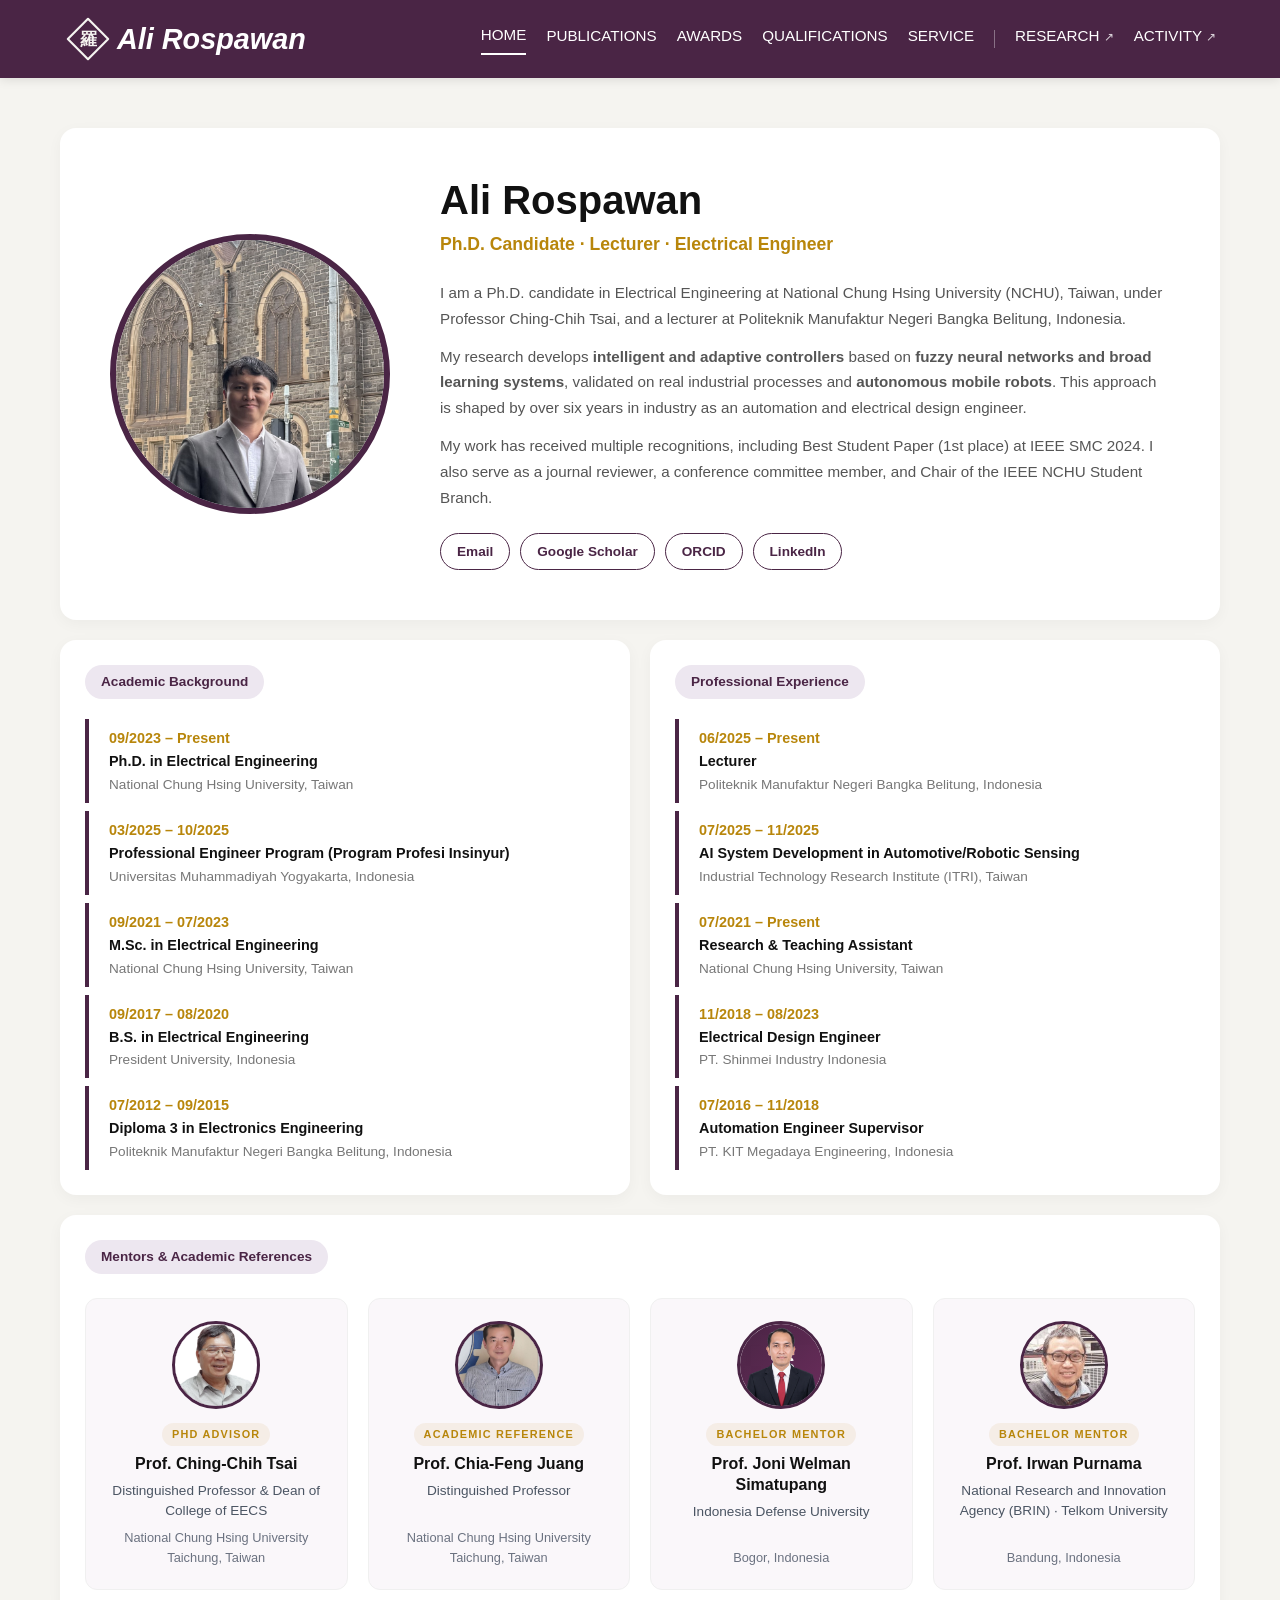
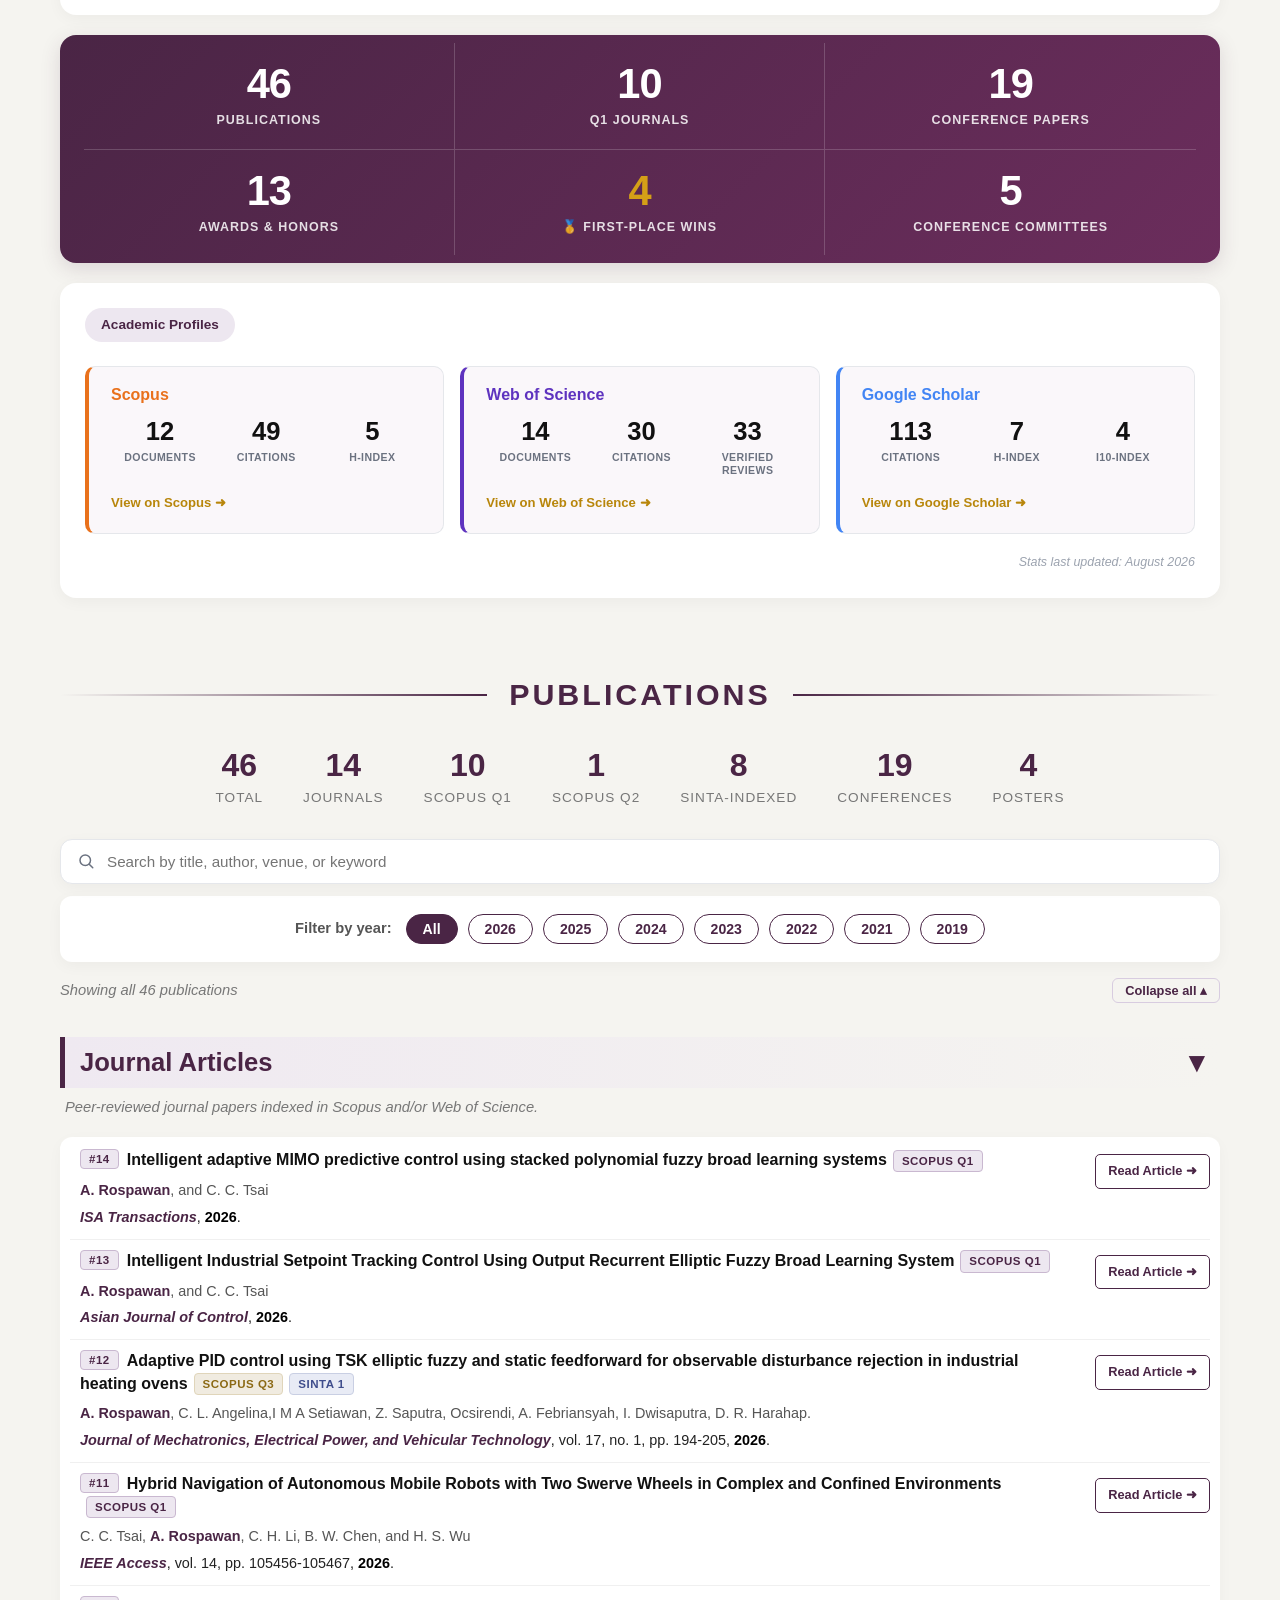
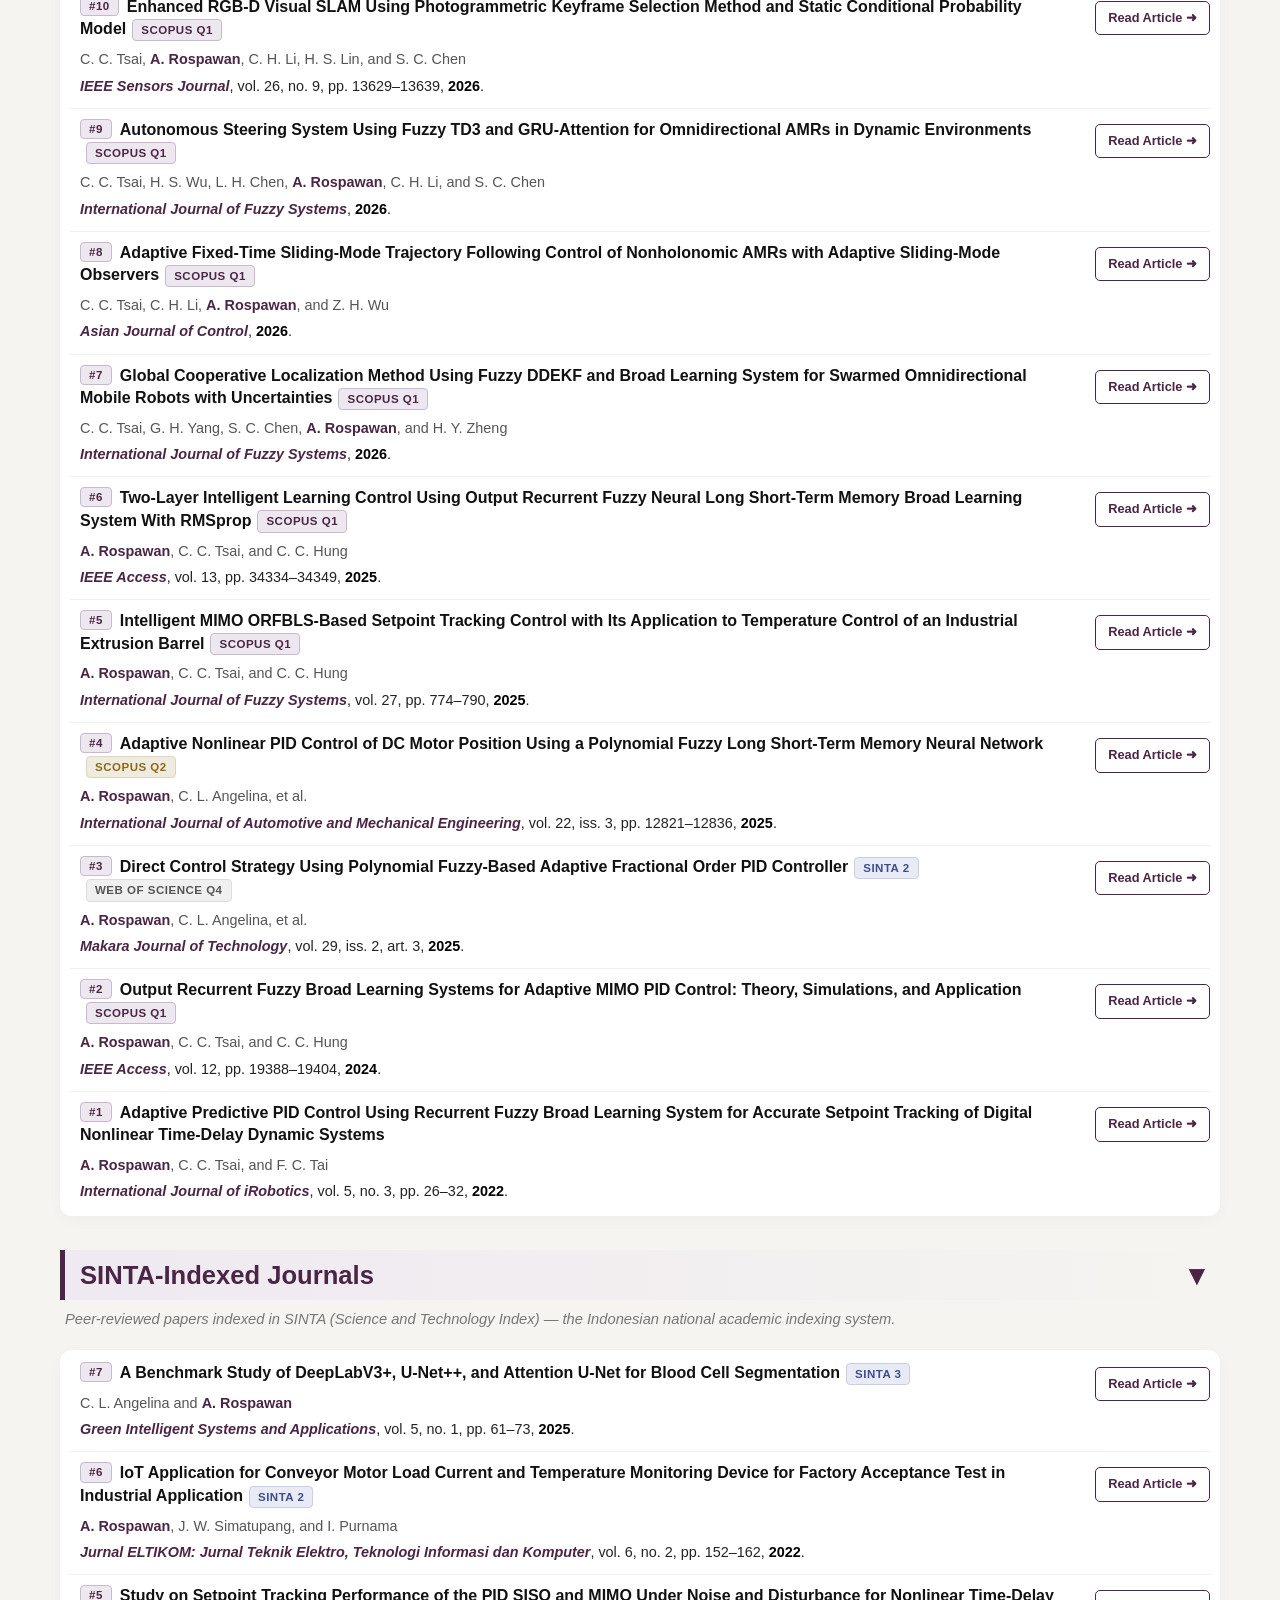
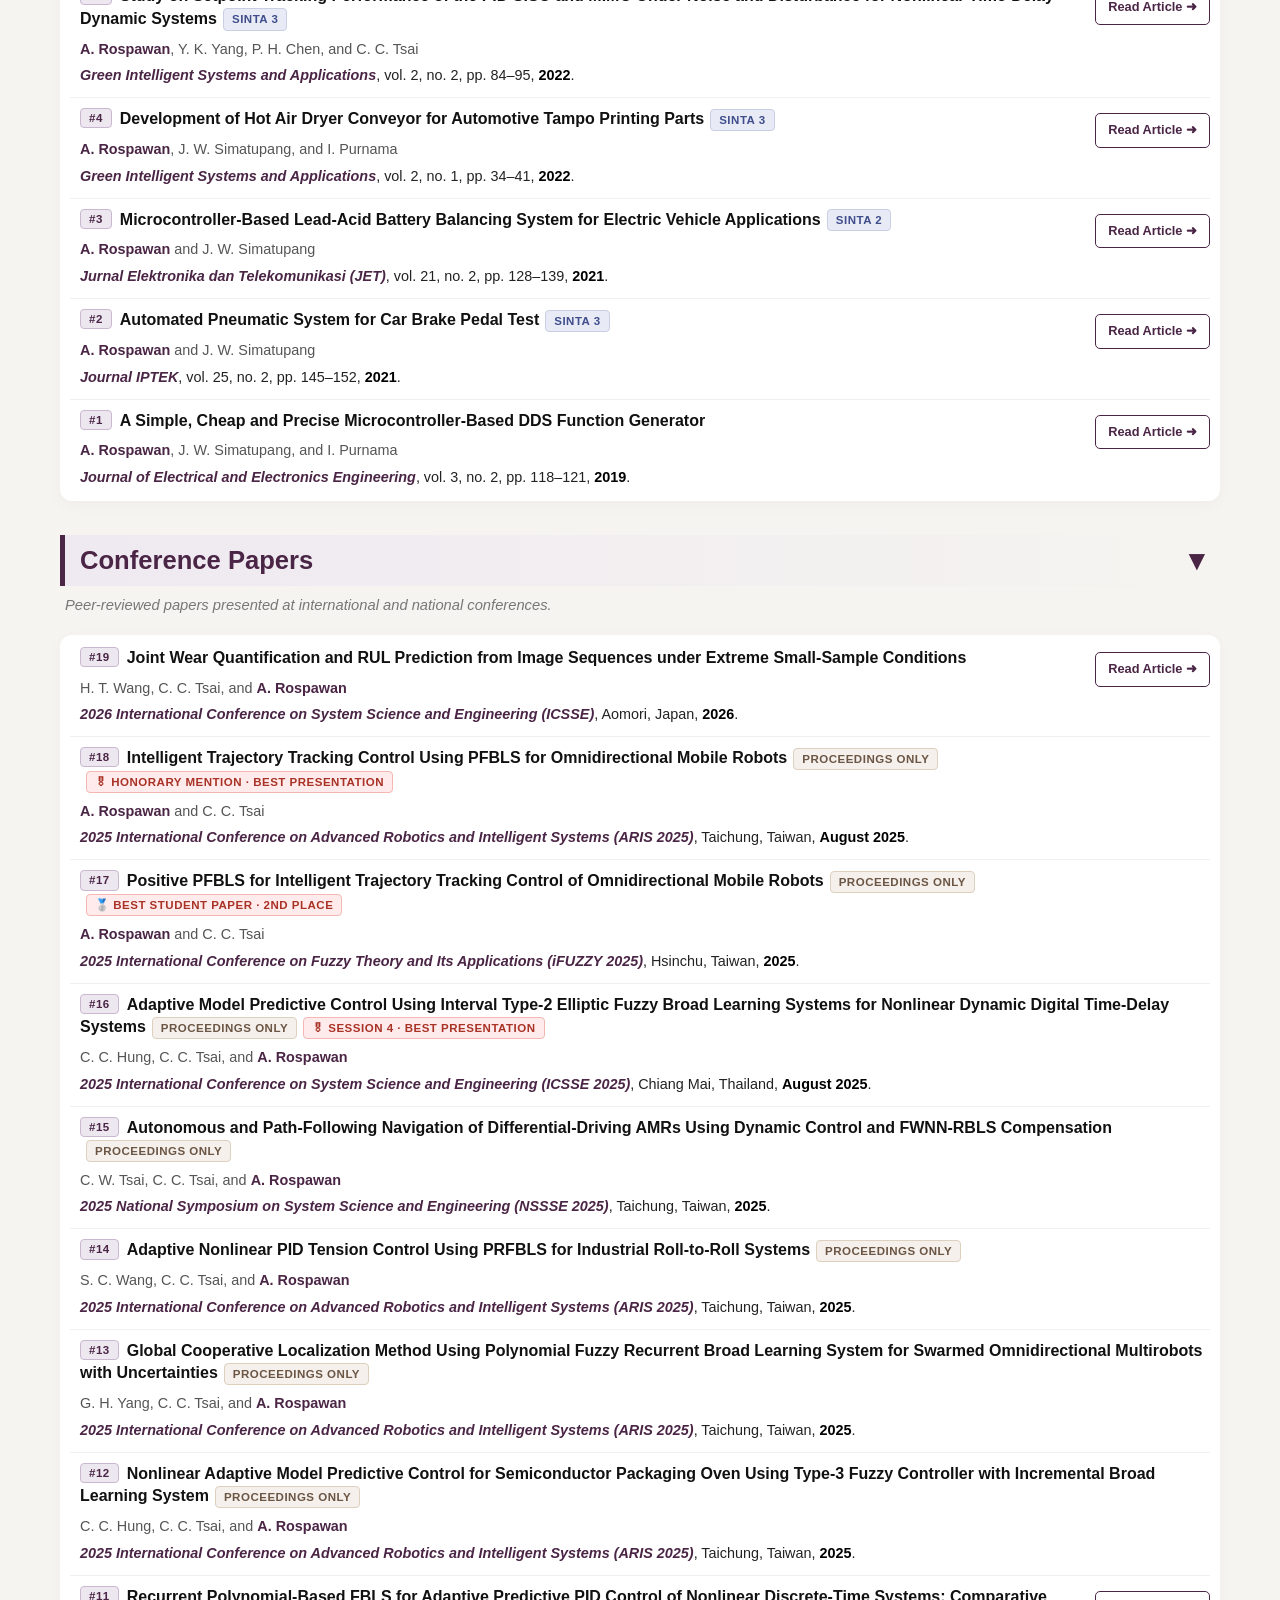
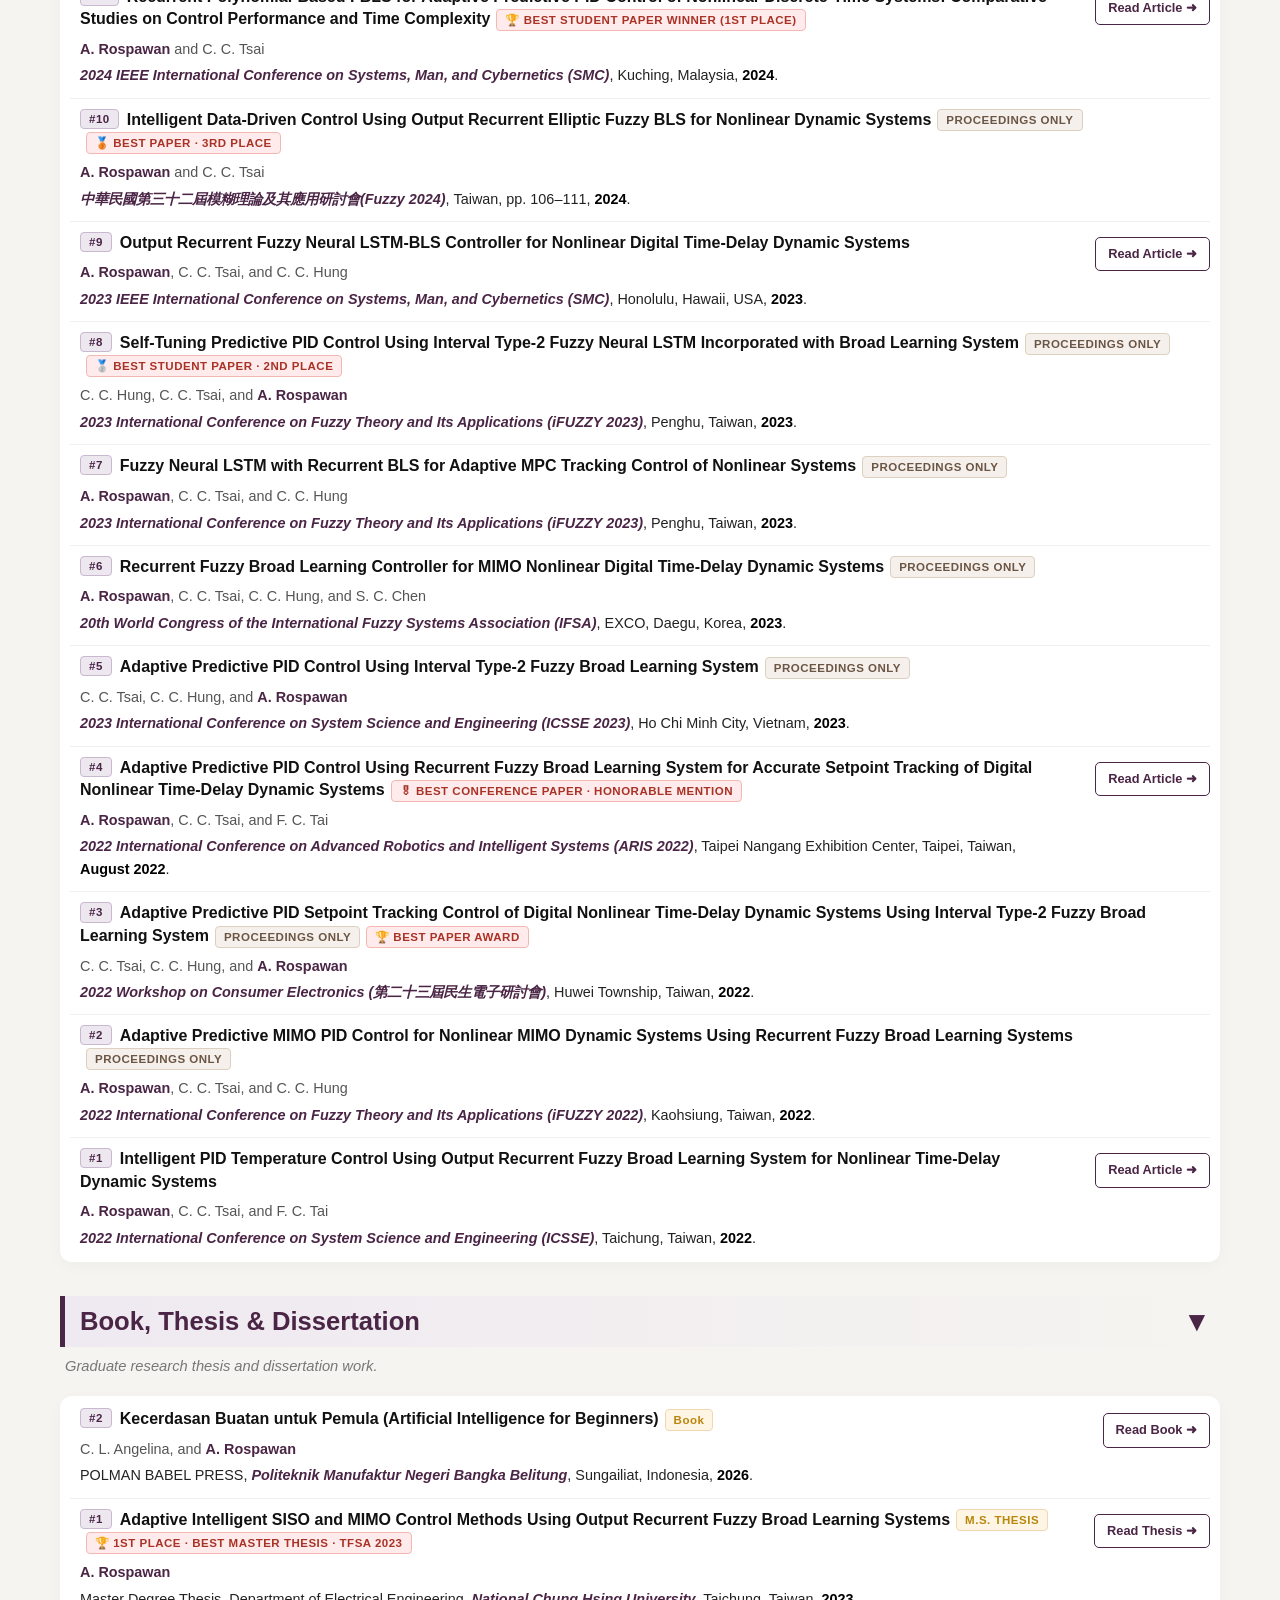
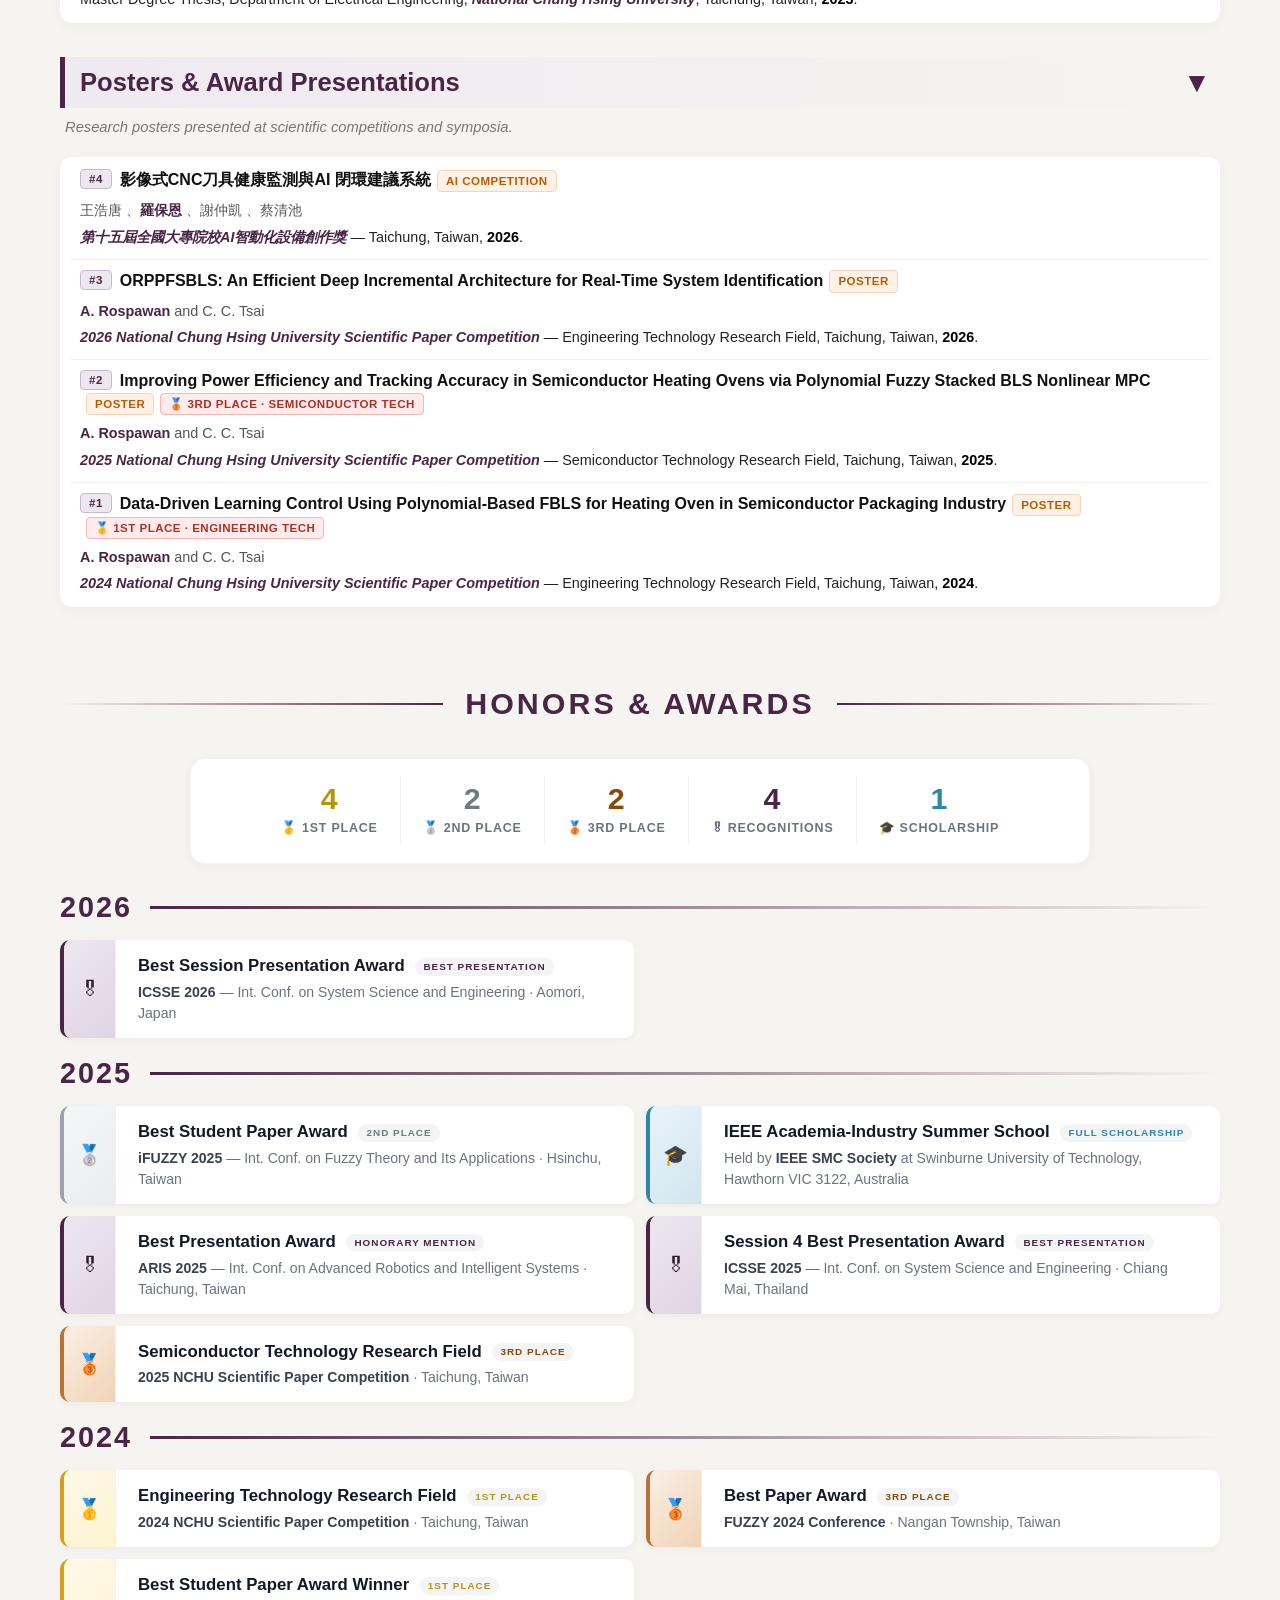
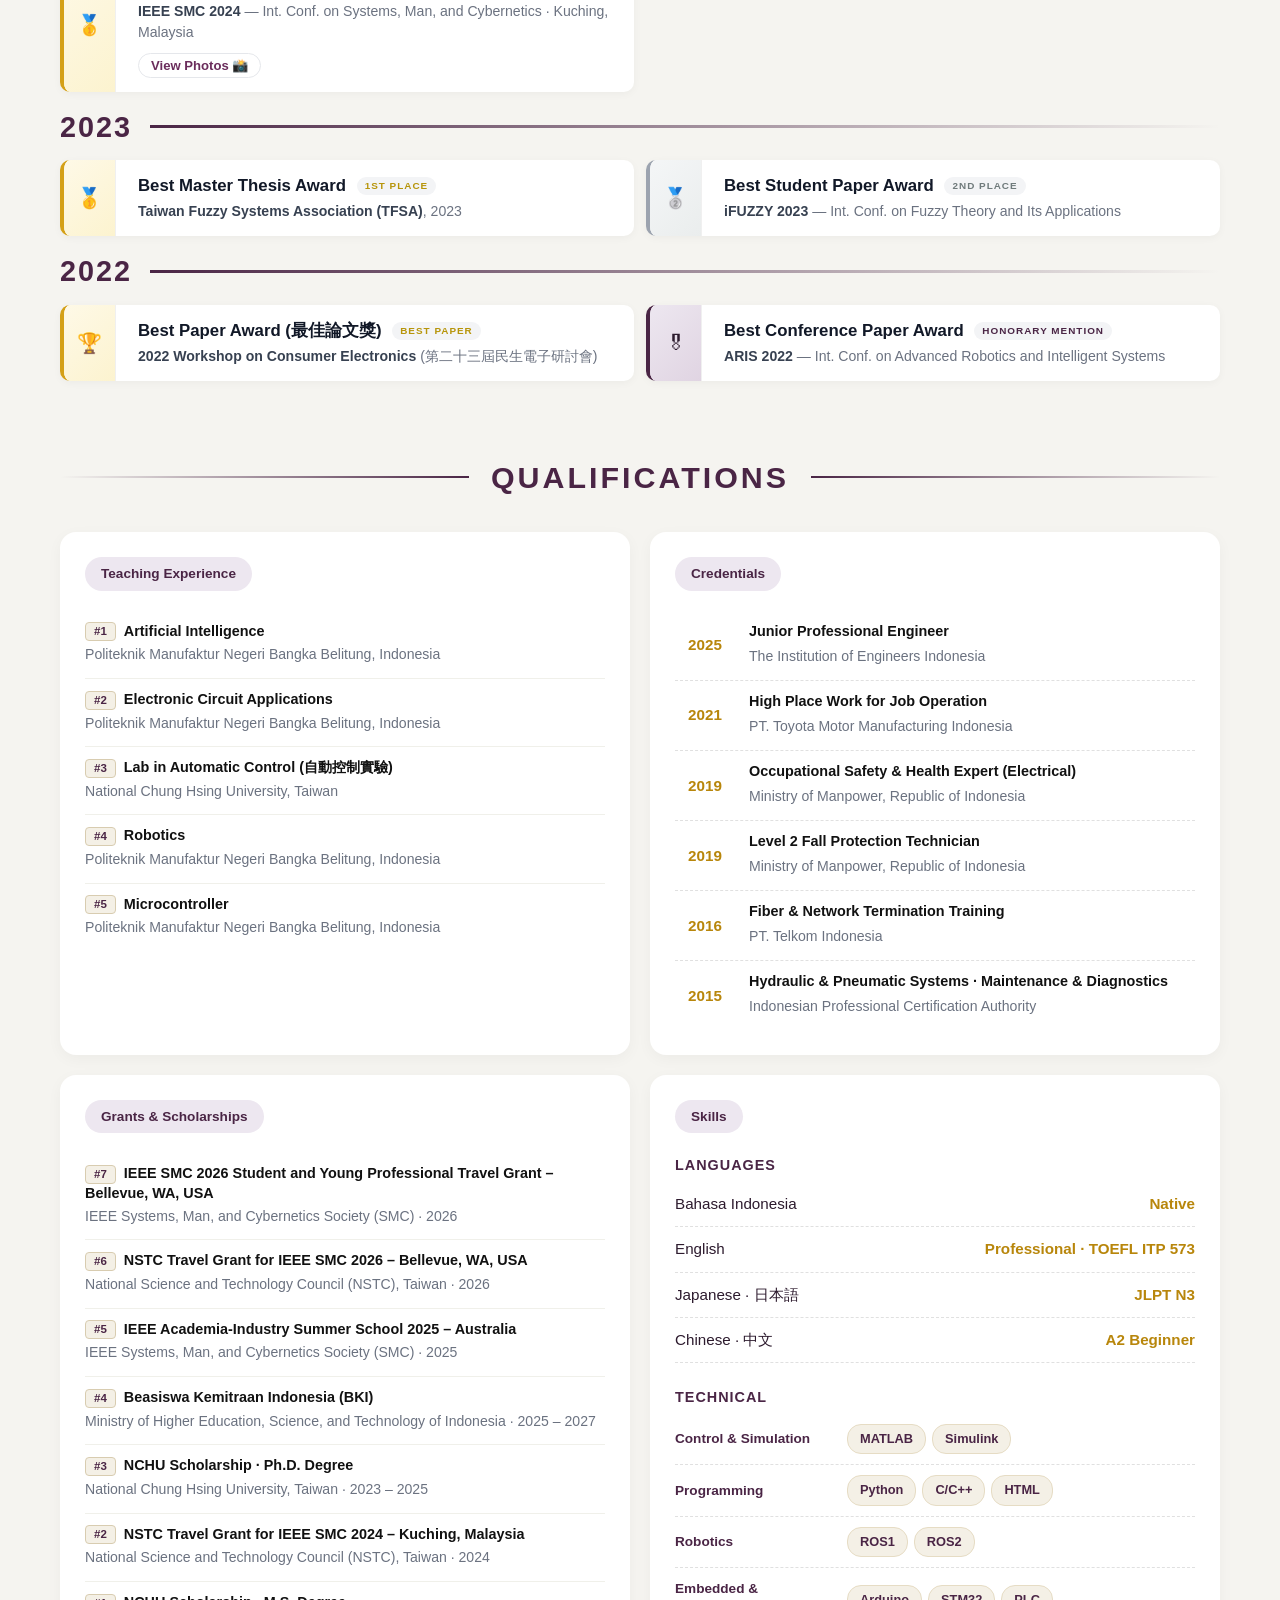
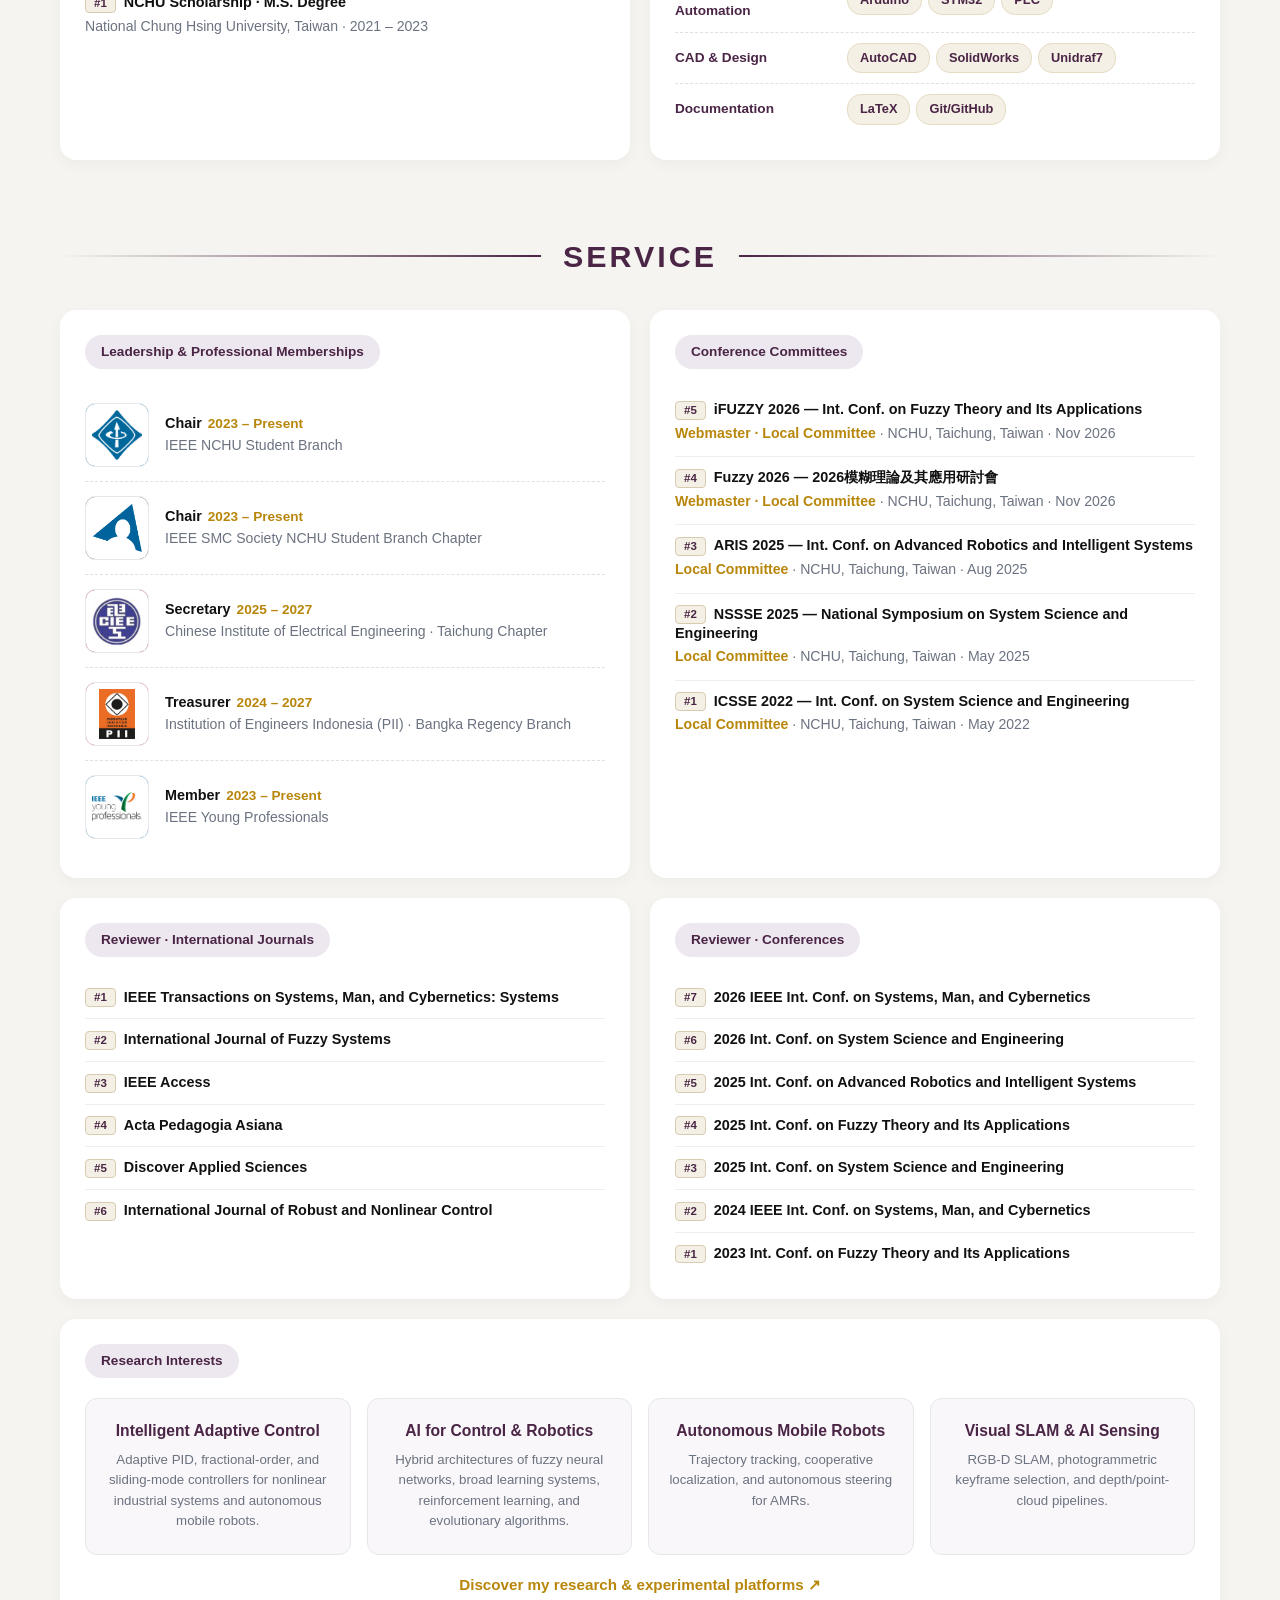
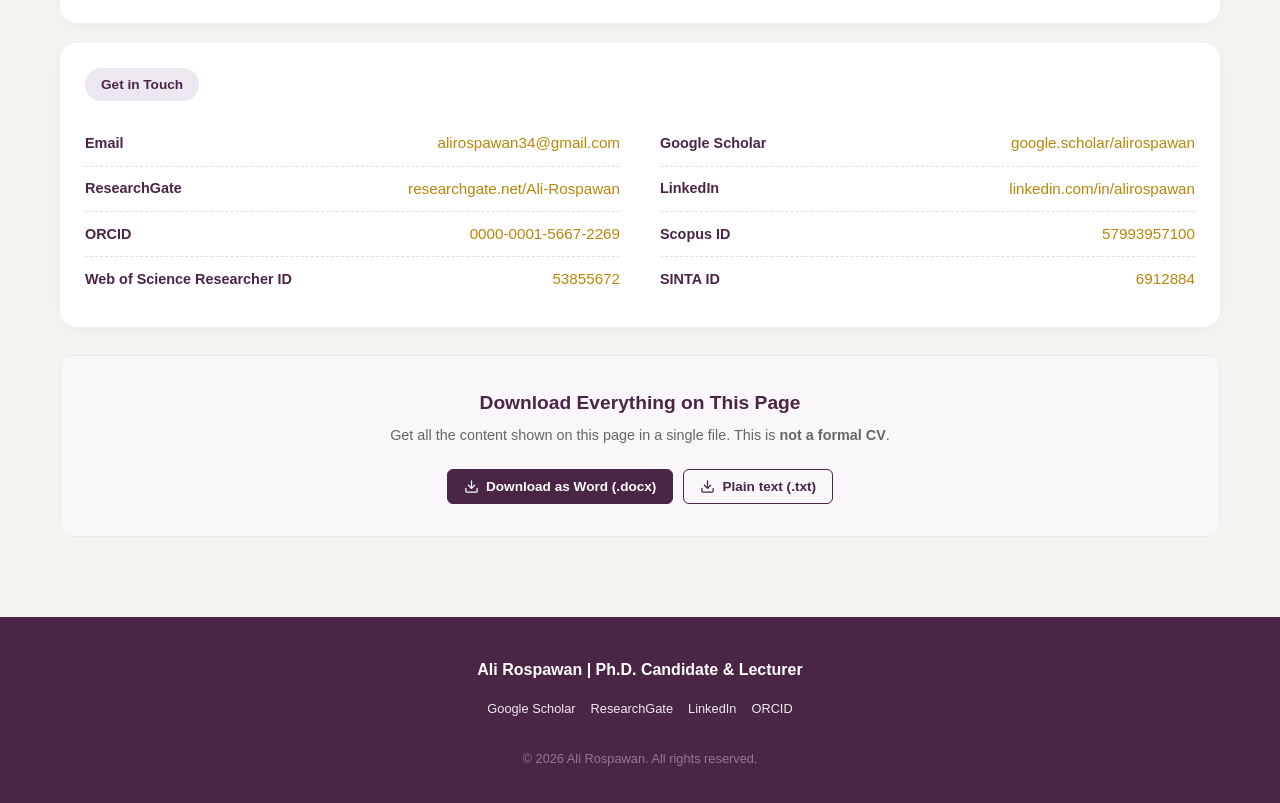
==== index.html @ b5e58d45 "Add files via upload" ====
<!DOCTYPE html>
<html lang="en">
<head>
    <meta charset="UTF-8">
    <meta name="viewport" content="width=device-width, initial-scale=1.0">
    <meta name="google-site-verification" content="nFqt45vue7JBKna_SRcPy05QilAkL_-ptFDk2j-80wI" />

    <title>Ali Rospawan | Ph.D. Candidate &amp; Lecturer</title>
    <link rel="icon" type="image/svg+xml" href="favicon.svg">
    <link rel="icon" type="image/png" sizes="32x32" href="favicon-32x32.png">
    <link rel="icon" type="image/x-icon" href="favicon.ico">
    <link rel="apple-touch-icon" href="apple-touch-icon.png">
    <link rel="canonical" href="https://rospawan.github.io/">
    <link rel="stylesheet" href="style.css">

    <meta name="description" content="Personal site of Ali Rospawan — Ph.D. candidate in Electrical Engineering at National Chung Hsing University, Taiwan, and lecturer at Politeknik Manufaktur Negeri Bangka Belitung, Indonesia, working on intelligent control systems, fuzzy neural networks, broad learning systems, and autonomous mobile robots.">
    <meta name="keywords" content="Ali Rospawan, NCHU, fuzzy neural networks, broad learning systems, intelligent control, industrial automation, autonomous mobile robots, AMR, SLAM">

    <!-- Open Graph / social sharing -->
    <meta property="og:type" content="website">
    <meta property="og:site_name" content="Ali Rospawan">
    <meta property="og:title" content="Ali Rospawan | Ph.D. Candidate & Lecturer">
    <meta property="og:description" content="Personal site of Ali Rospawan — Ph.D. candidate in Electrical Engineering at National Chung Hsing University, Taiwan, and lecturer at Politeknik Manufaktur Negeri Bangka Belitung, Indonesia, working on intelligent control systems, fuzzy neural networks, broad learning systems, and autonomous mobile robots.">
    <meta property="og:url" content="https://rospawan.github.io/">
    <meta property="og:image" content="https://rospawan.github.io/images/og-preview.png">
    <meta property="og:image:width" content="1200">
    <meta property="og:image:height" content="630">
    <meta name="twitter:card" content="summary_large_image">

    <style>
        /* ================= Page variables ================= */
        :root {
            --tier-silver: #9CA3AF; --tier-bronze: #B87333;
            --tier-recognition: #4A2545; --tier-scholarship: #2E86AB;
            --badge-bg: #EDE7F0; --badge-gold: #FFF5E5; --badge-gold-text: #B8860B;
            --badge-q1: #EDE7F0; --badge-q1-text: #4A2545;
            --badge-q2: #F0EBE0; --badge-q2-text: #8B6914;
            --badge-q3: #F0EBE0; --badge-q3-text: #8B6914;
            --badge-q4: #F0F0F0; --badge-q4-text: #555;
            --badge-sinta: #E8EBF5; --badge-sinta-text: #3F4D8C;
            --badge-award: #FFEBEB; --badge-award-text: #A93226;
            --badge-poster: #FFF1E5; --badge-poster-text: #B85C00;
            --badge-proc: #F5F0EB; --badge-proc-text: #6B5544;
        }

        /* ================= Sections ================= */
        main.container { margin-bottom: 28px; }
        .page-section { scroll-margin-top: 90px; margin-bottom: 72px; }
        /* Service → Research Interests → Get in Touch → Download flow as one block */
        #service { margin-bottom: 0; }
        #interests { margin-bottom: 20px; }
        #contact { margin-bottom: 0; }
        /* Centered title with a faded line on each side */
        .section-heading { display: flex; align-items: center; gap: 22px; margin: 0 0 30px; }
        .section-heading::before { content: ""; flex: 1; height: 2px; background: linear-gradient(to left, var(--primary-color), transparent); }
        .section-heading .line { flex: 1; height: 2px; background: linear-gradient(to right, var(--primary-color), transparent); }
        .section-heading h2.section-title { margin: 0; color: var(--primary-color); font-size: 1.9rem; font-weight: 900; letter-spacing: 3px; text-transform: uppercase; text-align: center; }
        .more-link { display: inline-block; margin-top: 18px; color: var(--accent-gold); font-weight: 700; font-size: 0.95rem; text-decoration: none; }
        .more-link:hover { text-decoration: underline; }
        .more-wrap { text-align: center; }

        /* ================= Hero ================= */
        .profile-hero { background: #fff; border-radius: 16px; padding: 50px; box-shadow: 0 4px 15px rgba(0,0,0,0.04); display: grid; grid-template-columns: 280px 1fr; gap: 50px; align-items: center; margin-bottom: 20px; }
        .profile-photo { width: 280px; height: 280px; border-radius: 50%; object-fit: cover; background: #EAEAEA; border: 6px solid var(--primary-color); display: block; }
        .profile-info h1 { font-size: 2.5rem; font-weight: 800; color: #111; margin: 0 0 8px; line-height: 1.1; }
        .profile-info .tagline { font-size: 1.1rem; color: var(--accent-gold); font-weight: 600; margin: 0 0 20px; }
        .profile-info p { font-size: 0.95rem; color: #555; line-height: 1.7; margin: 0 0 12px; }
        .hero-links { display: flex; flex-wrap: wrap; gap: 10px; margin-top: 22px; }
        .hero-links a { padding: 7px 16px; border: 1.5px solid var(--primary-color); border-radius: 20px; color: var(--primary-color); font-size: 0.85rem; font-weight: 600; text-decoration: none; transition: all 0.25s ease; }
        .hero-links a:hover { background: var(--primary-color); color: #fff; }

        /* ================= Stats Banner (3 x 2) ================= */
        .stats-banner { background: linear-gradient(135deg, var(--primary-color) 0%, var(--secondary-color) 100%); border-radius: 16px; padding: 8px 24px; box-shadow: 0 6px 20px rgba(74,37,69,0.15); margin-bottom: 20px; display: grid; grid-template-columns: repeat(3, 1fr); color: #fff; }
        .stats-banner .stat { display: flex; flex-direction: column; align-items: center; padding: 20px 12px; }
        .stats-banner .stat:not(:nth-child(3n)) { border-right: 1px solid rgba(255,255,255,0.18); }
        .stats-banner .stat:nth-child(-n+3) { border-bottom: 1px solid rgba(255,255,255,0.18); }
        .stats-banner .stat-num { font-size: 2.6rem; font-weight: 900; color: #fff; line-height: 1; margin-bottom: 8px; letter-spacing: -1px; }
        .stats-banner .stat-label { font-size: 0.78rem; color: rgba(255,255,255,0.85); font-weight: 700; text-transform: uppercase; letter-spacing: 1px; text-align: center; line-height: 1.3; }
        .stats-banner .accent-gold { color: var(--tier-gold); }

        /* ================= Bento cards ================= */
        .bento-grid { display: grid; grid-template-columns: 1fr 1fr; gap: 20px; margin-bottom: 20px; }
        .bento-item { background: #fff; border-radius: 16px; padding: 25px; box-shadow: 0 4px 15px rgba(0,0,0,0.04); transition: box-shadow 0.3s; }
        .bento-item:hover { box-shadow: 0 8px 22px rgba(0,0,0,0.06); }
        .bento-item.full-width { grid-column: 1 / -1; }
        .tag { font-size: 0.85rem; font-weight: bold; padding: 6px 16px; border-radius: 20px; display: inline-block; margin-bottom: 20px; background: #EDE7F0; color: var(--primary-color); }
        .bento-item p, .bento-item li { font-size: 1rem; color: #555; line-height: 1.7; text-align: justify; }

        /* Timeline */
        .timeline-row { border-left: 4px solid var(--primary-color); padding: 8px 0 8px 20px; margin-bottom: 8px; }
        .timeline-row:last-child { margin-bottom: 0; }
        .timeline-date { color: var(--accent-gold); font-size: 0.9rem; font-weight: bold; margin-bottom: 1px; }
        .timeline-text { font-size: 0.9rem; color: #333; line-height: 1.45; }
        .timeline-text strong { color: #111; display: block; margin-bottom: 2px; }
        .timeline-text .sub { color: #777; font-size: 0.85rem; }

        /* Skills (languages + technical in one card) */
        .skills-heading { margin: 0 0 4px !important; font-size: 0.9rem !important; text-transform: uppercase; letter-spacing: 1px; }
        .skills-heading strong { color: var(--primary-color); }
        .skills-heading.spaced { margin-top: 22px !important; }
        .skill-row { display: flex; justify-content: space-between; align-items: center; padding: 10px 0; border-bottom: 1px dashed #E0E0E0; font-size: 0.95rem; }
        .skill-row:last-child { border-bottom: none; }
        .skill-row .level { color: var(--accent-gold); font-weight: 600; }
        .skill-row.tech-group { display: grid; grid-template-columns: 160px 1fr; gap: 12px; align-items: center; }
        .tech-label { font-size: 0.85rem; font-weight: 700; color: var(--primary-color); }
        .skill-row.tech-group .level { color: inherit; font-weight: normal; }
        .chips { display: flex; flex-wrap: wrap; gap: 6px; }
        .chip { font-size: 0.8rem; font-weight: 600; padding: 4px 12px; border-radius: 14px; background: #F4F0E6; border: 1px solid #E6DCC4; color: var(--primary-color); }

        /* Contact */
        .contact-grid { display: grid; grid-template-columns: 1fr 1fr; column-gap: 40px; }
        .contact-row { display: flex; justify-content: space-between; align-items: center; gap: 10px; padding: 10px 0; font-size: 0.95rem; color: #333; border-bottom: 1px dashed #E0E0E0; }
        .contact-grid .contact-row:nth-last-child(-n+2) { border-bottom: none; }
        .contact-row strong { color: var(--primary-color); font-size: 0.9rem; flex-shrink: 0; }
        .contact-row a { color: var(--accent-gold); text-decoration: none; font-weight: 500; word-break: break-all; text-align: right; }
        .contact-row a:hover { text-decoration: underline; }

        /* Memberships */
        .membership-row { display: flex; align-items: center; gap: 16px; padding: 14px 0; border-bottom: 1px dashed #E0E0E0; }
        .membership-row:last-child { border-bottom: none; }
        .membership-logo { position: relative; width: 64px; height: 64px; flex-shrink: 0; border-radius: 10px; overflow: hidden; background: #F8F9FA; border: 1px solid #E5E7EB; }
        .membership-logo img { position: absolute; inset: 0; width: 100%; height: 100%; object-fit: contain; padding: 6px; background: white; z-index: 2; }
        .logo-fallback { position: absolute; inset: 0; display: flex; align-items: center; justify-content: center; color: white; font-weight: 800; font-size: 0.82rem; letter-spacing: 0.5px; text-align: center; line-height: 1.1; padding: 4px; }
        .logo-fallback.ieee, .logo-fallback.ieee-yp { background: #00629B; }
        .logo-fallback.ieee-smc { background: #4A2545; font-size: 0.72rem; }
        .logo-fallback.ieee-yp { font-size: 0.72rem; }
        .logo-fallback.ciee { background: #8B0000; }
        .logo-fallback.pii { background: #C2185B; }
        .membership-info { flex: 1; min-width: 0; }
        .membership-info .role { font-weight: 700; color: #111; font-size: 0.9rem; margin-bottom: 2px; line-height: 1.35; }
        .membership-info .role .period { color: var(--accent-gold); font-weight: 600; font-size: 0.85rem; margin-left: 6px; }
        .membership-info .org { color: #6B7280; font-size: 0.88rem; line-height: 1.4; }

        /* Credentials */
        .cert-row { display: grid; grid-template-columns: 60px 1fr; align-items: center; gap: 14px; padding: 11px 0; border-bottom: 1px dashed #E0E0E0; }
        .cert-row:last-child { border-bottom: none; }
        .cert-year { font-size: 0.95rem; font-weight: 800; color: var(--accent-gold); text-align: center; line-height: 1; }
        .cert-info strong { color: #111; font-size: 0.9rem; display: block; margin-bottom: 2px; line-height: 1.35; }
        .cert-info .sub { color: #6B7280; font-size: 0.88rem; }

        /* Numbered rows (teaching, grants, reviewers, committees) */
        .item-number { display: inline-block; background-color: #F4F0E6; color: var(--primary-color); border: 1px solid #D8CCB0; border-radius: 4px; padding: 1px 8px; margin-right: 8px; font-size: 0.72rem; font-weight: 700; vertical-align: middle; }
        .review-row { padding: 11px 0; border-bottom: 1px solid #F0F0EA; }
        .review-row:last-child { border-bottom: none; }
        .review-row strong { color: #111; font-size: 0.9rem; display: block; line-height: 1.3; }
        .review-row .sub { color: #6B7280; font-size: 0.88rem; }
        .review-row .role { color: var(--accent-gold); font-weight: 700; }

        /* Mentors */
        .mentor-grid { display: grid; grid-template-columns: repeat(4, 1fr); gap: 20px; margin-top: 4px; }
        .mentor-card { background: #FAF7FA; border-radius: 12px; padding: 22px 18px; text-align: center; border: 1px solid #F0F0F0; transition: all 0.3s ease; display: flex; flex-direction: column; align-items: center; }
        .mentor-card:hover { border-color: var(--primary-color); transform: translateY(-3px); box-shadow: 0 8px 20px rgba(0,0,0,0.05); }
        .mentor-photo { position: relative; width: 88px; height: 88px; border-radius: 50%; overflow: hidden; margin-bottom: 14px; border: 3px solid var(--primary-color); flex-shrink: 0; }
        .mentor-photo img { position: absolute; inset: 0; width: 100%; height: 100%; object-fit: cover; z-index: 2; }
        .mentor-photo-fallback { position: absolute; inset: 0; display: flex; align-items: center; justify-content: center; background: linear-gradient(135deg, var(--primary-color), var(--secondary-color)); color: white; font-weight: 800; font-size: 1.4rem; letter-spacing: 1px; }
        .mentor-role { display: inline-block; font-size: 0.68rem; font-weight: 800; color: var(--accent-gold); text-transform: uppercase; letter-spacing: 1.2px; margin-bottom: 8px; padding: 3px 10px; background: rgba(184,117,0,0.08); border-radius: 12px; }
        .mentor-name { font-weight: 700; color: #111; font-size: 1rem; margin-bottom: 6px; line-height: 1.3; }
        .mentor-title { color: #4B5563; font-size: 0.85rem; line-height: 1.45; margin-bottom: 8px; font-weight: 500; }
        .mentor-affiliation { color: #6B7280; font-size: 0.8rem; line-height: 1.5; margin-top: auto; }

        /* Academic profiles */
        .profiles-grid { display: grid; grid-template-columns: 1fr 1fr 1fr; gap: 16px; margin-top: 4px; }
        .profile-card { background: #FAF7FA; border: 1px solid #E5E7EB; border-left: 4px solid #ccc; border-radius: 10px; padding: 20px 22px; text-decoration: none; color: inherit; transition: all 0.25s ease; display: flex; flex-direction: column; }
        .profile-card:hover { transform: translateY(-2px); box-shadow: 0 6px 16px rgba(0,0,0,0.07); }
        .profile-card.scopus { border-left-color: #E9711C; }
        .profile-card.wos { border-left-color: #5E33BF; }
        .profile-card.scholar { border-left-color: #4285F4; }
        .profile-platform { font-weight: 800; font-size: 1rem; margin-bottom: 16px; line-height: 1; }
        .profile-card.scopus .profile-platform { color: #E9711C; }
        .profile-card.wos .profile-platform { color: #5E33BF; }
        .profile-card.scholar .profile-platform { color: #4285F4; }
        .profile-stats { display: flex; justify-content: space-between; gap: 8px; margin-bottom: 16px; }
        .profile-stat { display: flex; flex-direction: column; align-items: center; flex: 1; }
        .profile-stat .num { font-size: 1.6rem; font-weight: 900; color: #111; line-height: 1; }
        .profile-stat .label { font-size: 0.66rem; color: #6B7280; text-transform: uppercase; letter-spacing: 0.4px; margin-top: 6px; text-align: center; font-weight: 700; line-height: 1.2; }
        .profile-link { font-size: 0.82rem; color: var(--accent-gold); font-weight: 700; margin-top: auto; }
        .bento-item .profiles-note { font-size: 0.78rem; color: #9CA3AF; margin: 18px 0 0; font-style: italic; text-align: right; }

        /* ================= Research Interests ("discover more" card) ================= */
        .pillars-grid { display: grid; grid-template-columns: repeat(4, 1fr); gap: 16px; }
        .pillar-card { background: #FAF7FA; border: 1px solid #E5E7EB; border-radius: 12px; padding: 22px 18px; transition: all 0.25s ease; text-align: center; text-decoration: none; color: inherit; display: flex; flex-direction: column; }
        .pillar-card:hover { transform: translateY(-3px); border-color: var(--primary-color); box-shadow: 0 6px 16px rgba(0,0,0,0.06); }
        .pillar-title { font-size: 0.98rem; font-weight: 800; color: var(--primary-color); margin-bottom: 8px; line-height: 1.3; }
        .bento-item .pillar-brief { font-size: 0.83rem; color: #6B7280; line-height: 1.55; margin: 0; text-align: center; }

        /* ================= Publications ================= */
        .stats-bar { display: flex; justify-content: center; gap: 40px; margin-bottom: 30px; flex-wrap: wrap; }
        .stats-bar .stat-item { text-align: center; }
        .stats-bar .stat-num { font-size: 2rem; font-weight: 900; color: var(--primary-color); line-height: 1; }
        .stats-bar .stat-label { font-size: 0.85rem; color: #777; text-transform: uppercase; letter-spacing: 1px; margin-top: 6px; }
        .year-filter { display: flex; align-items: center; gap: 10px; margin: 0 auto 16px; padding: 18px 20px; background: #fff; border-radius: 12px; box-shadow: 0 4px 15px rgba(0,0,0,0.04); flex-wrap: wrap; justify-content: center; }
        .filter-label { font-size: 0.92rem; color: #555; font-weight: 600; margin-right: 4px; }
        .year-filter .filter-btn { background: transparent; color: var(--primary-color); border: 1.5px solid var(--primary-color); padding: 6px 16px; border-radius: 20px; font-size: 0.88rem; font-weight: 600; cursor: pointer; transition: all 0.25s ease; font-family: inherit; }
        .year-filter .filter-btn:hover, .year-filter .filter-btn.active { background: var(--primary-color); color: #fff; }
        /* Result count (left) + Collapse/Expand button (right) on one row */
        .pub-tools { display: flex; justify-content: space-between; align-items: center; gap: 12px; flex-wrap: wrap; margin: 0 0 6px; }
        .result-count { color: #777; font-style: italic; margin: 0; font-size: 0.92rem; }
        .toggle-all { background: transparent; border: 1px solid #D8CCE0; color: var(--primary-color); font-weight: 600; font-size: 0.8rem; padding: 4px 12px; border-radius: 6px; cursor: pointer; font-family: inherit; transition: all 0.2s ease; }
        .toggle-all:hover { background: var(--primary-color); border-color: var(--primary-color); color: #fff; }
        .pub-section.is-empty { display: none; }

        h3.category-title { color: var(--primary-color); border-left: 5px solid var(--primary-color); padding: 5px 0 5px 15px; margin: 34px 0 8px; font-size: 1.6rem; background: linear-gradient(to right, #EFE9F1, transparent); cursor: pointer; user-select: none; display: flex; justify-content: space-between; align-items: center; }
		h3.category-title::after { content: "▾"; font-size: 1.8rem; line-height: 1; margin-right: 16px; color: var(--primary-color); transition: transform 0.25s ease; }
        h3.category-title:hover::after { color: var(--accent-gold); }
		.pub-section.collapsed h3.category-title::after { transform: rotate(-90deg); }
        .pub-section.collapsed .category-note, .pub-section.collapsed .pub-list { display: none; }
        .category-note { color: #777; font-size: 0.92rem; margin: 0 0 18px 5px; font-style: italic; }

        .pub-list { background: #fff; border-radius: 12px; padding: 2px 10px; box-shadow: 0 4px 15px rgba(0,0,0,0.03); }
        .pub-item { position: relative; padding: 10px 0 10px 10px; border-bottom: 1px solid #F0F0F0; transition: all 0.3s ease; }
        .pub-item:last-child { border-bottom: none; }
        .pub-item::before { content: ""; position: absolute; top: 10px; left: 0; width: 4px; height: 0; background: var(--primary-color); transition: height 0.3s ease; }
        .pub-item:hover::before { height: calc(100% - 20px); }
        .pub-item:hover .pub-title { color: var(--primary-color); }
        @media (min-width: 900px) {
            .pub-item { display: flex; align-items: flex-start; justify-content: space-between; gap: 30px; }
            .pub-content { flex: 1; min-width: 0; }
            .pub-actions { flex: 0 0 auto; }
        }
        .pub-title { font-size: 1rem; font-weight: 700; color: #111; margin-bottom: 8px; line-height: 1.4; transition: color 0.3s ease; }
        .pub-authors { color: #555; font-size: 0.9rem; margin-bottom: 4px; line-height: 1.5; }
        .pi-name { font-weight: bold; color: var(--primary-color); }
        .pub-venue { font-size: 0.9rem; color: #222; }
        .journal-name { font-style: italic; font-weight: 700; color: var(--primary-color); }
        .pub-year { font-weight: bold; color: #000; }
        .pub-actions { margin-top: 5px; }
        .btn-read { display: inline-block; padding: 6px 12px; background: transparent; color: var(--primary-color); border: 1.5px solid var(--primary-color); border-radius: 5px; font-size: 0.8rem; font-weight: 600; text-decoration: none; transition: all 0.25s ease; white-space: nowrap; }
        .btn-read:hover { background-color: var(--primary-color); color: #fff; transform: translateX(3px); }
        .pub-number { display: inline-block; background-color: var(--badge-bg); color: var(--primary-color); border: 1px solid #C9B8D0; border-radius: 4px; padding: 1px 8px; font-size: 0.72rem; font-weight: 700; margin-right: 8px; vertical-align: 2px; letter-spacing: 0.5px; white-space: nowrap; }
        .badge { display: inline-block; padding: 2px 8px; border-radius: 4px; font-size: 0.72rem; font-weight: bold; margin-left: 6px; vertical-align: middle; letter-spacing: 0.5px; }
        .badge-q1 { background-color: var(--badge-q1); color: var(--badge-q1-text); border: 1px solid #C9B8D0; }
        .badge-q2 { background-color: var(--badge-q2); color: var(--badge-q2-text); border: 1px solid #E0D5BA; }
        .badge-q3 { background-color: var(--badge-q3); color: var(--badge-q3-text); border: 1px solid #E0D5BA; }
        .badge-q4 { background-color: var(--badge-q4); color: var(--badge-q4-text); border: 1px solid #DDD; }
        .badge-sinta { background-color: var(--badge-sinta); color: var(--badge-sinta-text); border: 1px solid #C9CFE3; }
        .badge-award { background-color: var(--badge-award); color: var(--badge-award-text); border: 1px solid #F5B7B1; }
        .badge-poster { background-color: var(--badge-poster); color: var(--badge-poster-text); border: 1px solid #F5D4B7; }
        .badge-thesis { background-color: var(--badge-gold); color: var(--badge-gold-text); border: 1px solid #F0D9B0; }
        .badge-proceedings { background-color: var(--badge-proc); color: var(--badge-proc-text); border: 1px solid #DDD0BE; }

        /* ================= Awards ================= */
        .awards-stats { display: flex; justify-content: center; flex-wrap: wrap; margin: 0 auto 20px; padding: 18px 16px; background: #fff; border-radius: 14px; box-shadow: 0 2px 12px rgba(0,0,0,0.04); border: 1px solid #F3F4F6; max-width: 900px; }
        .awards-stats .stat-item { display: flex; flex-direction: column; align-items: center; padding: 6px 22px; border-right: 1px solid #F0F0F0; min-width: 110px; }
        .awards-stats .stat-item:last-child { border-right: none; }
        .awards-stats .stat-num { font-size: 1.9rem; font-weight: 900; line-height: 1; color: var(--primary-color); }
        .awards-stats .stat-label { font-size: 0.78rem; color: #6B7280; font-weight: 700; margin-top: 6px; text-transform: uppercase; letter-spacing: 0.8px; }
        .awards-stats .gold .stat-num { color: #B7950B; }
        .awards-stats .silver .stat-num { color: #707B7C; }
        .awards-stats .bronze .stat-num { color: #884A09; }
        .awards-stats .scholarship .stat-num { color: var(--tier-scholarship); }
        .year-divider { display: flex; align-items: center; margin: 10px 0; color: var(--primary-color); }
        .year-divider .year { font-size: 1.8rem; font-weight: 900; letter-spacing: 2px; padding-right: 18px; }
        .year-divider .line { flex: 1; height: 3px; background: linear-gradient(to right, var(--primary-color), transparent); }
        .awards-grid { display: grid; grid-template-columns: repeat(2, minmax(0, 1fr)); gap: 12px; margin-bottom: 12px; }
        .award-card { display: grid; grid-template-columns: 52px 1fr; background: #fff; border-radius: 10px; box-shadow: 0 2px 8px rgba(0,0,0,0.04); transition: transform 0.25s ease, box-shadow 0.25s ease; border-left: 4px solid #E5E7EB; overflow: hidden; }
        .award-card:hover { transform: translateY(-2px); box-shadow: 0 8px 20px rgba(0,0,0,0.07); }
        .award-tier-strip { padding: 10px 6px; display: flex; flex-direction: column; justify-content: center; align-items: center; border-right: 1px solid #F0F0F0; }
        .award-tier-strip .tier-emoji { font-size: 1.25rem; line-height: 1; }
        .award-title .tier-label { display: inline-block; font-size: 0.62rem; font-weight: 800; letter-spacing: 1px; text-transform: uppercase; padding: 2px 8px; border-radius: 10px; background: #F3F4F6; vertical-align: middle; margin-left: 6px; white-space: nowrap; color: #4B5563; }
        .award-card.gold { border-left-color: var(--tier-gold); }
        .award-card.gold .award-tier-strip { background: linear-gradient(135deg, #FEF9E7, #FCF3CF); }
        .award-card.gold .tier-label { color: #B7950B; }
        .award-card.silver { border-left-color: var(--tier-silver); }
        .award-card.silver .award-tier-strip { background: linear-gradient(135deg, #F4F6F7, #EAEDED); }
        .award-card.silver .tier-label { color: #707B7C; }
        .award-card.bronze { border-left-color: var(--tier-bronze); }
        .award-card.bronze .award-tier-strip { background: linear-gradient(135deg, #FAEFE5, #F0D3B5); }
        .award-card.bronze .tier-label { color: #884A09; }
        .award-card.recognition { border-left-color: var(--tier-recognition); }
        .award-card.recognition .award-tier-strip { background: linear-gradient(135deg, #EDE7F0, #E0D4E2); }
        .award-card.recognition .tier-label { color: var(--primary-color); }
        .award-card.scholarship { border-left-color: var(--tier-scholarship); }
        .award-card.scholarship .award-tier-strip { background: linear-gradient(135deg, #E8F4F8, #D1E5F0); }
        .award-card.scholarship .tier-label { color: var(--tier-scholarship); }
        .award-content { padding: 14px 22px; display: flex; flex-direction: column; justify-content: center; }
        .award-title { font-size: 1.05rem; font-weight: 700; color: #111827; margin: 0 0 4px; line-height: 1.4; }
        .award-venue { font-size: 0.88rem; color: #6B7280; margin: 0; font-weight: 500; line-height: 1.5; }
        .award-venue .institution { color: #374151; font-weight: 600; }
        .award-photos-toggle { margin-top: 10px; font-size: 0.82rem; color: var(--secondary-color); background: transparent; border: 1px solid #E5E7EB; padding: 4px 12px; border-radius: 14px; cursor: pointer; font-weight: 600; transition: all 0.2s ease; align-self: flex-start; }
        .award-photos-toggle:hover, .award-photos-toggle.active { background: var(--primary-color); border-color: var(--primary-color); color: #fff; }
        .award-gallery { max-height: 0; overflow: hidden; transition: max-height 0.4s ease; display: flex; flex-wrap: wrap; gap: 12px; }
        .award-gallery.expanded { max-height: 500px; margin-top: 14px; }
        .gallery-img { height: 110px; width: auto; border-radius: 6px; box-shadow: 0 2px 4px rgba(0,0,0,0.06); cursor: zoom-in; border: 1px solid #F3F4F6; transition: transform 0.25s ease; }
        .gallery-img:hover { transform: scale(1.03); }
        #lightbox { display: none; position: fixed; z-index: 9999; inset: 0; background: rgba(0,0,0,0.9); justify-content: center; align-items: center; cursor: zoom-out; backdrop-filter: blur(5px); }
        #lightbox img { max-width: 90%; max-height: 90%; border-radius: 4px; box-shadow: 0 0 40px rgba(0,0,0,0.5); object-fit: contain; }
        .close-lightbox { position: absolute; top: 30px; right: 40px; color: #fff; font-size: 50px; cursor: pointer; }

        /* ================= Download ================= */
        .download-section { padding: 32px 28px; background: #FAF7FA; border: 1px solid #EAEAEA; border-radius: 12px; text-align: center; }
        .download-section h3 { margin: 0 0 6px; font-size: 1.2rem; color: var(--primary-color); }
        .download-section .download-sub { margin: 0 auto 22px; font-size: 0.9rem; color: #666; max-width: 640px; line-height: 1.6; }
        .download-actions { display: flex; flex-wrap: wrap; gap: 10px; justify-content: center; }
        .btn-dl { display: inline-flex; align-items: center; gap: 7px; padding: 9px 16px; border-radius: 6px; font-size: 0.85rem; font-weight: 600; cursor: pointer; text-decoration: none; transition: all 0.25s ease; font-family: inherit; }
        .btn-dl svg { width: 15px; height: 15px; flex: 0 0 auto; }
        .btn-dl[disabled] { opacity: 0.6; cursor: wait; }
        .btn-dl-primary { background: var(--primary-color); color: #fff; border: 1.5px solid var(--primary-color); }
        .btn-dl-primary:hover { background: transparent; color: var(--primary-color); }
        .btn-dl-section { background: transparent; color: var(--primary-color); border: 1.5px solid var(--primary-color); }
        .btn-dl-section:hover { background: var(--primary-color); color: #fff; }
        .download-status { margin: 14px 0 0; font-size: 0.82rem; color: #A05A00; }

        /* ================= Back to top ================= */
        #backToTop { position: fixed; bottom: 28px; right: 28px; width: 46px; height: 46px; display: none; align-items: center; justify-content: center; border: 2px solid var(--accent-gold); border-radius: 50%; background: var(--primary-color); color: #fff; font-size: 21px; cursor: pointer; z-index: 1000; box-shadow: 0 4px 14px rgba(74,37,69,0.35); transition: background 0.25s ease, transform 0.2s ease; }
        #backToTop:hover { background: var(--secondary-color); color: var(--accent-gold); transform: translateY(-3px); }

        /* ================= Responsive ================= */
        @media (max-width: 900px) {
            .container { margin-top: 20px; padding: 0 12px; }
            .page-section { margin-bottom: 48px; scroll-margin-top: 70px; }
            #interests { margin-bottom: 16px; }
            .section-heading { gap: 14px; margin-bottom: 22px; }
            .section-heading h2.section-title { font-size: 1.4rem; letter-spacing: 2px; }
            .profile-hero { grid-template-columns: 1fr; padding: 30px 22px; gap: 22px; text-align: center; }
            .profile-photo { width: 190px; height: 190px; margin: 0 auto; }
            .profile-info h1 { font-size: 1.8rem; }
            .profile-info .tagline { font-size: 1rem; }
            .hero-links { justify-content: center; }
            .bento-grid { grid-template-columns: 1fr; gap: 16px; margin-bottom: 16px; }
            .bento-item { padding: 22px 18px; border-radius: 12px; }
            .skill-row.tech-group { grid-template-columns: 1fr; gap: 6px; }
            .contact-grid { grid-template-columns: 1fr; }
            .contact-grid .contact-row:nth-last-child(2) { border-bottom: 1px dashed #E0E0E0; }
            .mentor-grid { grid-template-columns: repeat(2, 1fr); gap: 12px; }
            .mentor-card { padding: 18px 12px; }
            .mentor-photo { width: 70px; height: 70px; }
            .profiles-grid { grid-template-columns: 1fr; gap: 10px; }
            .pillars-grid { grid-template-columns: repeat(2, 1fr); gap: 10px; }
        }
        @media (max-width: 768px) {
            .stats-bar { gap: 15px; }
            .stats-bar .stat-num { font-size: 1.4rem; }
            .year-filter { padding: 14px 12px; gap: 8px; }
            .year-filter .filter-btn { padding: 5px 12px; font-size: 0.82rem; }
            .filter-label { width: 100%; text-align: center; margin-bottom: 4px; }
            .pub-tools { justify-content: center; text-align: center; }
            h3.category-title { font-size: 1.25rem; }
            .pub-title { font-size: 0.95rem; }
            .pub-authors, .pub-venue { font-size: 0.88rem; }
            .pub-actions { margin-top: 10px; }
            .badge { margin: 4px 4px 0 0; }
            .awards-stats { padding: 14px 10px; }
            .awards-stats .stat-item { padding: 6px 12px; min-width: 70px; }
            .awards-stats .stat-num { font-size: 1.4rem; }
            .awards-stats .stat-label { font-size: 0.65rem; letter-spacing: 0.4px; }
            .year-divider .year { font-size: 1.5rem; }
            .awards-grid { grid-template-columns: 1fr; }
            .award-card { grid-template-columns: 44px 1fr; }
            .award-content { padding: 14px 18px; }
            .award-title { font-size: 1rem; }
            #backToTop { bottom: 18px; right: 18px; width: 42px; height: 42px; font-size: 19px; }
        }
        @media (max-width: 600px) {
            .stats-banner { grid-template-columns: 1fr 1fr; padding: 6px 10px; }
            .stats-banner .stat { border: none !important; padding: 14px 6px; }
            .stats-banner .stat-num { font-size: 1.6rem; }
            .stats-banner .stat-label { font-size: 0.64rem; letter-spacing: 0.5px; }
            .pillars-grid { grid-template-columns: 1fr; }
        }
		        /* ================= Clickable stat cards ================= */
        .stats-banner a.stat { text-decoration: none; color: inherit; transition: background 0.2s ease; }
        .stats-banner a.stat:hover { background: rgba(255,255,255,0.08); }
        .stats-banner a.stat:hover .stat-label { color: #fff; }

        /* ================= Publication search ================= */
        .pub-search { margin: 0 auto 12px; }
        .pub-search input {
            width: 100%; padding: 13px 18px 13px 46px; font-size: 0.95rem; font-family: inherit; color: #333;
            border: 1.5px solid #E5E7EB; border-radius: 12px; box-shadow: 0 4px 15px rgba(0,0,0,0.04);
            background: #fff url("data:image/svg+xml,%3Csvg xmlns='http://www.w3.org/2000/svg' viewBox='0 0 24 24' fill='none' stroke='%236B7280' stroke-width='2' stroke-linecap='round'%3E%3Ccircle cx='11' cy='11' r='7'/%3E%3Cline x1='21' y1='21' x2='16.65' y2='16.65'/%3E%3C/svg%3E") no-repeat 16px center;
            background-size: 18px; transition: border-color 0.2s ease;
        }
        .pub-search input:focus { outline: none; border-color: var(--primary-color); }

        .pub-section { scroll-margin-top: 90px; }
    </style>
</head>
<body>
    <header></header>

    <div id="lightbox" onclick="closeLightbox()">
        <span class="close-lightbox">&times;</span>
        <img id="lightbox-img" src="" alt="Enlarged Photo">
    </div>

    <main class="container">

        <!-- ================================================================ -->
        <!-- ============================ HOME ============================== -->
        <!-- ================================================================ -->
        <section id="home" class="page-section">

            <div class="profile-hero">
                <img src="images/about/profile.jpeg" alt="Ali Rospawan" class="profile-photo">
                <div class="profile-info">
                    <h1>Ali Rospawan</h1>
                    <p class="tagline">Ph.D. Candidate · Lecturer · Electrical Engineer</p>
					<p>I am a Ph.D. candidate in Electrical Engineering at National Chung Hsing University (NCHU), Taiwan, under Professor Ching-Chih Tsai, and a lecturer at Politeknik Manufaktur Negeri Bangka Belitung, Indonesia.</p>
					<p>My research develops <strong>intelligent and adaptive controllers</strong> based on <strong>fuzzy neural networks and broad learning systems</strong>, validated on real industrial processes and <strong>autonomous mobile robots</strong>. This approach is shaped by over six years in industry as an automation and electrical design engineer.</p>
					<p>My work has received multiple recognitions, including Best Student Paper (1st place) at IEEE SMC 2024. I also serve as a journal reviewer, a conference committee member, and Chair of the IEEE NCHU Student Branch.</p>
                    <div class="hero-links">
                        <a href="mailto:alirospawan34@gmail.com">Email</a>
                        <a href="https://scholar.google.com/citations?user=oFUWGWoAAAAJ" target="_blank" rel="noopener">Google Scholar</a>
                        <a href="https://orcid.org/0000-0001-5667-2269" target="_blank" rel="noopener">ORCID</a>
                        <a href="https://www.linkedin.com/in/alirospawan/" target="_blank" rel="noopener">LinkedIn</a>
                    </div>
                </div>
            </div>

            <!-- Education + Experience directly under the bio -->
            <div class="bento-grid">
                <div class="bento-item">
                    <span class="tag">Academic Background</span>
                    <div class="timeline-row">
                        <div class="timeline-date">09/2023 – Present</div>
                        <div class="timeline-text"><strong>Ph.D. in Electrical Engineering</strong><span class="sub">National Chung Hsing University, Taiwan</span></div>
                    </div>
                    <div class="timeline-row">
                        <div class="timeline-date">03/2025 – 10/2025</div>
                        <div class="timeline-text"><strong>Professional Engineer Program (Program Profesi Insinyur)</strong><span class="sub">Universitas Muhammadiyah Yogyakarta, Indonesia</span></div>
                    </div>
                    <div class="timeline-row">
                        <div class="timeline-date">09/2021 – 07/2023</div>
                        <div class="timeline-text"><strong>M.Sc. in Electrical Engineering</strong><span class="sub">National Chung Hsing University, Taiwan</span></div>
                    </div>
                    <div class="timeline-row">
                        <div class="timeline-date">09/2017 – 08/2020</div>
                        <div class="timeline-text"><strong>B.S. in Electrical Engineering</strong><span class="sub">President University, Indonesia</span></div>
                    </div>
                    <div class="timeline-row">
                        <div class="timeline-date">07/2012 – 09/2015</div>
                        <div class="timeline-text"><strong>Diploma 3 in Electronics Engineering</strong><span class="sub">Politeknik Manufaktur Negeri Bangka Belitung, Indonesia</span></div>
                    </div>
                </div>

                <div class="bento-item">
                    <span class="tag">Professional Experience</span>
                    <div class="timeline-row">
                        <div class="timeline-date">06/2025 – Present</div>
                        <div class="timeline-text"><strong>Lecturer</strong><span class="sub">Politeknik Manufaktur Negeri Bangka Belitung, Indonesia</span></div>
                    </div>
                    <div class="timeline-row">
                        <div class="timeline-date">07/2025 – 11/2025</div>
                        <div class="timeline-text"><strong>AI System Development in Automotive/Robotic Sensing</strong><span class="sub">Industrial Technology Research Institute (ITRI), Taiwan</span></div>
                    </div>
                    <div class="timeline-row">
                        <div class="timeline-date">07/2021 – Present</div>
                        <div class="timeline-text"><strong>Research &amp; Teaching Assistant</strong><span class="sub">National Chung Hsing University, Taiwan</span></div>
                    </div>
                    <div class="timeline-row">
                        <div class="timeline-date">11/2018 – 08/2023</div>
                        <div class="timeline-text"><strong>Electrical Design Engineer</strong><span class="sub">PT. Shinmei Industry Indonesia</span></div>
                    </div>
                    <div class="timeline-row">
                        <div class="timeline-date">07/2016 – 11/2018</div>
                        <div class="timeline-text"><strong>Automation Engineer Supervisor</strong><span class="sub">PT. KIT Megadaya Engineering, Indonesia</span></div>
                    </div>
                </div>
            </div>

            <!-- Mentors directly under education/experience -->
            <div class="bento-grid">
                <div class="bento-item full-width">
                    <span class="tag">Mentors &amp; Academic References</span>
                    <div class="mentor-grid">
                        <div class="mentor-card">
                            <div class="mentor-photo"><div class="mentor-photo-fallback">CT</div><img src="images/about/prof_tsai.jpg" alt="Prof. Ching-Chih Tsai" onerror="this.remove();"></div>
                            <span class="mentor-role">PhD Advisor</span>
                            <div class="mentor-name">Prof. Ching-Chih Tsai</div>
                            <div class="mentor-title">Distinguished Professor &amp; Dean of College of EECS</div>
                            <div class="mentor-affiliation">National Chung Hsing University<br>Taichung, Taiwan</div>
                        </div>
                        <div class="mentor-card">
                            <div class="mentor-photo"><div class="mentor-photo-fallback">CJ</div><img src="images/about/cfjuang.jpg" alt="Prof. Chia-Feng Juang" onerror="this.remove();"></div>
                            <span class="mentor-role">Academic Reference</span>
                            <div class="mentor-name">Prof. Chia-Feng Juang</div>
                            <div class="mentor-title">Distinguished Professor</div>
                            <div class="mentor-affiliation">National Chung Hsing University<br>Taichung, Taiwan</div>
                        </div>
                        <div class="mentor-card">
                            <div class="mentor-photo"><div class="mentor-photo-fallback">JS</div><img src="images/about/joni-welman.png" alt="Prof. Joni Welman Simatupang" onerror="this.remove();"></div>
                            <span class="mentor-role">Bachelor Mentor</span>
                            <div class="mentor-name">Prof. Joni Welman Simatupang</div>
                            <div class="mentor-title">Indonesia Defense University</div>
                            <div class="mentor-affiliation">Bogor, Indonesia</div>
                        </div>
                        <div class="mentor-card">
                            <div class="mentor-photo"><div class="mentor-photo-fallback">IP</div><img src="images/about/irwan.jpg" alt="Prof. Irwan Purnama" onerror="this.remove();"></div>
                            <span class="mentor-role">Bachelor Mentor</span>
                            <div class="mentor-name">Prof. Irwan Purnama</div>
                            <div class="mentor-title">National Research and Innovation Agency (BRIN) · Telkom University</div>
                            <div class="mentor-affiliation">Bandung, Indonesia</div>
                        </div>
                    </div>
                </div>
            </div>

            <!-- Row 1 = research output, Row 2 = recognition & service.
            Each card links to its section. Numbers are recounted automatically. -->
            <div class="stats-banner">
                <a class="stat" href="#publications">
                    <span class="stat-num" data-banner="publications">45</span>
                    <span class="stat-label">Publications</span>
                </a>
                <a class="stat" href="#pub-journals">
                    <span class="stat-num" data-banner="q1">10</span>
                    <span class="stat-label">Q1 Journals</span>
                </a>
                <a class="stat" href="#pub-conferences">
                    <span class="stat-num" data-banner="conferences">18</span>
                    <span class="stat-label">Conference Papers</span>
                </a>
                <a class="stat" href="#awards">
                    <span class="stat-num" data-banner="awards">13</span>
                    <span class="stat-label">Awards &amp; Honors</span>
                </a>
                <a class="stat" href="#awards">
                    <span class="stat-num"><span class="accent-gold" data-banner="firstplace">4</span></span>
                    <span class="stat-label">🥇 First-Place Wins</span>
                </a>
                <a class="stat" href="#service">
                    <span class="stat-num" data-banner="committees">5</span>
                    <span class="stat-label">Conference Committees</span>
                </a>
            </div>

            <div class="bento-item">
                <span class="tag">Academic Profiles</span>
                <div class="profiles-grid">
                    <a href="https://www.scopus.com/authid/detail.uri?authorId=57993957100" target="_blank" rel="noopener" class="profile-card scopus">
                        <div class="profile-platform">Scopus</div>
                        <div class="profile-stats">
                            <div class="profile-stat"><span class="num">12</span><span class="label">Documents</span></div>
                            <div class="profile-stat"><span class="num">49</span><span class="label">Citations</span></div>
                            <div class="profile-stat"><span class="num">5</span><span class="label">h-index</span></div>
                        </div>
                        <div class="profile-link">View on Scopus ➜</div>
                    </a>
                    <a href="https://www.webofscience.com/wos/author/record/53855672" target="_blank" rel="noopener" class="profile-card wos">
                        <div class="profile-platform">Web of Science</div>
                        <div class="profile-stats">
                            <div class="profile-stat"><span class="num">14</span><span class="label">Documents</span></div>
                            <div class="profile-stat"><span class="num">30</span><span class="label">Citations</span></div>
                            <div class="profile-stat"><span class="num">33</span><span class="label">Verified Reviews</span></div>
                        </div>
                        <div class="profile-link">View on Web of Science ➜</div>
                    </a>
                    <a href="https://scholar.google.com/citations?user=oFUWGWoAAAAJ" target="_blank" rel="noopener" class="profile-card scholar">
                        <div class="profile-platform">Google Scholar</div>
                        <div class="profile-stats">
                            <div class="profile-stat"><span class="num">113</span><span class="label">Citations</span></div>
                            <div class="profile-stat"><span class="num">7</span><span class="label">h-index</span></div>
                            <div class="profile-stat"><span class="num">4</span><span class="label">i10-index</span></div>
                        </div>
                        <div class="profile-link">View on Google Scholar ➜</div>
                    </a>
                </div>
                <p class="profiles-note">Stats last updated: August 2026</p>
            </div>
        </section>

        <!-- ================================================================ -->
        <!-- ========================= PUBLICATIONS ========================= -->
        <!-- ================================================================ -->
        <section id="publications" class="page-section">
            <div class="section-heading"><h2 class="section-title">Publications</h2><span class="line"></span></div>

            <div class="stats-bar">
                <div class="stat-item"><div class="stat-num" data-stat="total">0</div><div class="stat-label">Total</div></div>
                <div class="stat-item"><div class="stat-num" data-stat="journals">0</div><div class="stat-label">Journals</div></div>
                <div class="stat-item"><div class="stat-num" data-stat="q1">0</div><div class="stat-label">Scopus Q1</div></div>
                <div class="stat-item"><div class="stat-num" data-stat="q2">0</div><div class="stat-label">Scopus Q2</div></div>
                <div class="stat-item"><div class="stat-num" data-stat="sinta">0</div><div class="stat-label">SINTA-Indexed</div></div>
                <div class="stat-item"><div class="stat-num" data-stat="conferences">0</div><div class="stat-label">Conferences</div></div>
                <div class="stat-item"><div class="stat-num" data-stat="posters">0</div><div class="stat-label">Posters</div></div>
            </div>

            <!-- Search works together with the year filter -->
            <div class="pub-search">
                <input type="search" id="pubSearch" placeholder="Search by title, author, venue, or keyword" aria-label="Search publications">
            </div>

            <!-- Year buttons after "All" are generated by JS -->
            <div class="year-filter">
                <span class="filter-label">Filter by year:</span>
                <button class="filter-btn active" data-year="all">All</button>
            </div>

            <div class="pub-tools">
                <p class="result-count" id="result-count"></p>
                <button id="toggleAllPubs" class="toggle-all" type="button">Collapse all ▴</button>
            </div>

            <!-- =========== JOURNAL ARTICLES =============== -->
            <div class="pub-section" id="pub-journals" data-label="Journals">
            <h3 class="category-title">Journal Articles</h3>
            <p class="category-note">Peer-reviewed journal papers indexed in Scopus and/or Web of Science.</p>
            <div class="pub-list">

                <!-- ===== 2026 ===== -->
                <div class="pub-item">
                    <div class="pub-content">
                        <div class="pub-title">Intelligent adaptive MIMO predictive control using stacked polynomial fuzzy broad learning systems<span class="badge badge-q1">SCOPUS Q1</span></div>
                        <div class="pub-authors"><span class="pi-name">A. Rospawan</span>, and C. C. Tsai</div>
                        <div class="pub-venue"><span class="journal-name">ISA Transactions</span>, <span class="pub-year">2026</span>.</div>
                    </div>
                    <div class="pub-actions"><a href="https://doi.org/10.1016/j.isatra.2026.10.010" target="_blank" rel="noopener" class="btn-read">Read Article ➜</a></div>
                </div>

                <div class="pub-item">
                    <div class="pub-content">
                        <div class="pub-title">Intelligent Industrial Setpoint Tracking Control Using Output Recurrent Elliptic Fuzzy Broad Learning System<span class="badge badge-q1">SCOPUS Q1</span></div>
                        <div class="pub-authors"><span class="pi-name">A. Rospawan</span>, and C. C. Tsai</div>
                        <div class="pub-venue"><span class="journal-name">Asian Journal of Control</span>, <span class="pub-year">2026</span>.</div>
                    </div>
                    <div class="pub-actions"><a href="https://doi.org/10.1002/asjc.70248" target="_blank" rel="noopener" class="btn-read">Read Article ➜</a></div>
                </div>

                <div class="pub-item">
                    <div class="pub-content">
                        <div class="pub-title">Adaptive PID control using TSK elliptic fuzzy and static feedforward for observable disturbance rejection in industrial heating ovens<span class="badge badge-q3">SCOPUS Q3</span><span class="badge badge-sinta">SINTA 1</span></div>
                        <div class="pub-authors"><span class="pi-name">A. Rospawan</span>, C. L. Angelina,I M A Setiawan, Z. Saputra, Ocsirendi, A. Febriansyah, I. Dwisaputra, D. R. Harahap.</div>
                        <div class="pub-venue"><span class="journal-name">Journal of Mechatronics, Electrical Power, and Vehicular Technology</span>, vol. 17, no. 1, pp. 194-205, <span class="pub-year">2026</span>.</div>
                    </div>
                    <div class="pub-actions"><a href="https://doi.org/10.55981/j.mev.2026.1094" target="_blank" rel="noopener" class="btn-read">Read Article ➜</a></div>
                </div>

                <div class="pub-item">
                    <div class="pub-content">
                        <div class="pub-title">Hybrid Navigation of Autonomous Mobile Robots with Two Swerve Wheels in Complex and Confined Environments<span class="badge badge-q1">SCOPUS Q1</span></div>
                        <div class="pub-authors">C. C. Tsai, <span class="pi-name">A. Rospawan</span>, C. H. Li, B. W. Chen, and H. S. Wu</div>
                        <div class="pub-venue"><span class="journal-name">IEEE Access</span>, vol. 14, pp. 105456-105467, <span class="pub-year">2026</span>.</div>
                    </div>
                    <div class="pub-actions"><a href="https://doi.org/10.1109/ACCESS.2026.3712353" target="_blank" rel="noopener" class="btn-read">Read Article ➜</a></div>
                </div>

                <div class="pub-item">
                    <div class="pub-content">
                        <div class="pub-title">Enhanced RGB-D Visual SLAM Using Photogrammetric Keyframe Selection Method and Static Conditional Probability Model<span class="badge badge-q1">SCOPUS Q1</span></div>
                        <div class="pub-authors">C. C. Tsai, <span class="pi-name">A. Rospawan</span>, C. H. Li, H. S. Lin, and S. C. Chen</div>
                        <div class="pub-venue"><span class="journal-name">IEEE Sensors Journal</span>, vol. 26, no. 9, pp. 13629–13639, <span class="pub-year">2026</span>.</div>
                    </div>
                    <div class="pub-actions"><a href="https://doi.org/10.1109/JSEN.2026.3676645" target="_blank" rel="noopener" class="btn-read">Read Article ➜</a></div>
                </div>

                <div class="pub-item">
                    <div class="pub-content">
                        <div class="pub-title">Autonomous Steering System Using Fuzzy TD3 and GRU-Attention for Omnidirectional AMRs in Dynamic Environments<span class="badge badge-q1">SCOPUS Q1</span></div>
                        <div class="pub-authors">C. C. Tsai, H. S. Wu, L. H. Chen, <span class="pi-name">A. Rospawan</span>, C. H. Li, and S. C. Chen</div>
                        <div class="pub-venue"><span class="journal-name">International Journal of Fuzzy Systems</span>, <span class="pub-year">2026</span>.</div>
                    </div>
                    <div class="pub-actions"><a href="https://doi.org/10.1007/s40815-025-02209-4" target="_blank" rel="noopener" class="btn-read">Read Article ➜</a></div>
                </div>

                <div class="pub-item">
                    <div class="pub-content">
                        <div class="pub-title">Adaptive Fixed-Time Sliding-Mode Trajectory Following Control of Nonholonomic AMRs with Adaptive Sliding-Mode Observers<span class="badge badge-q1">SCOPUS Q1</span></div>
                        <div class="pub-authors">C. C. Tsai, C. H. Li, <span class="pi-name">A. Rospawan</span>, and Z. H. Wu</div>
                        <div class="pub-venue"><span class="journal-name">Asian Journal of Control</span>, <span class="pub-year">2026</span>.</div>
                    </div>
                    <div class="pub-actions"><a href="https://doi.org/10.1002/asjc.70088" target="_blank" rel="noopener" class="btn-read">Read Article ➜</a></div>
                </div>

                <div class="pub-item">
                    <div class="pub-content">
                        <div class="pub-title">Global Cooperative Localization Method Using Fuzzy DDEKF and Broad Learning System for Swarmed Omnidirectional Mobile Robots with Uncertainties<span class="badge badge-q1">SCOPUS Q1</span></div>
                        <div class="pub-authors">C. C. Tsai, G. H. Yang, S. C. Chen, <span class="pi-name">A. Rospawan</span>, and H. Y. Zheng</div>
                        <div class="pub-venue"><span class="journal-name">International Journal of Fuzzy Systems</span>, <span class="pub-year">2026</span>.</div>
                    </div>
                    <div class="pub-actions"><a href="https://doi.org/10.1007/s40815-025-02143-5" target="_blank" rel="noopener" class="btn-read">Read Article ➜</a></div>
                </div>

                <!-- ===== 2025 ===== -->
                <div class="pub-item">
                    <div class="pub-content">
                        <div class="pub-title">Two-Layer Intelligent Learning Control Using Output Recurrent Fuzzy Neural Long Short-Term Memory Broad Learning System With RMSprop<span class="badge badge-q1">SCOPUS Q1</span></div>
                        <div class="pub-authors"><span class="pi-name">A. Rospawan</span>, C. C. Tsai, and C. C. Hung</div>
                        <div class="pub-venue"><span class="journal-name">IEEE Access</span>, vol. 13, pp. 34334–34349, <span class="pub-year">2025</span>.</div>
                    </div>
                    <div class="pub-actions"><a href="https://doi.org/10.1109/ACCESS.2025.3543867" target="_blank" rel="noopener" class="btn-read">Read Article ➜</a></div>
                </div>

                <div class="pub-item">
                    <div class="pub-content">
                        <div class="pub-title">Intelligent MIMO ORFBLS-Based Setpoint Tracking Control with Its Application to Temperature Control of an Industrial Extrusion Barrel<span class="badge badge-q1">SCOPUS Q1</span></div>
                        <div class="pub-authors"><span class="pi-name">A. Rospawan</span>, C. C. Tsai, and C. C. Hung</div>
                        <div class="pub-venue"><span class="journal-name">International Journal of Fuzzy Systems</span>, vol. 27, pp. 774–790, <span class="pub-year">2025</span>.</div>
                    </div>
                    <div class="pub-actions"><a href="https://doi.org/10.1007/s40815-024-01804-1" target="_blank" rel="noopener" class="btn-read">Read Article ➜</a></div>
                </div>

                <div class="pub-item">
                    <div class="pub-content">
                        <div class="pub-title">Adaptive Nonlinear PID Control of DC Motor Position Using a Polynomial Fuzzy Long Short-Term Memory Neural Network<span class="badge badge-q2">SCOPUS Q2</span></div>
                        <div class="pub-authors"><span class="pi-name">A. Rospawan</span>, C. L. Angelina, et al.</div>
                        <div class="pub-venue"><span class="journal-name">International Journal of Automotive and Mechanical Engineering</span>, vol. 22, iss. 3, pp. 12821–12836, <span class="pub-year">2025</span>.</div>
                    </div>
                    <div class="pub-actions"><a href="https://doi.org/10.15282/ijame.22.3.2025.20.0977" target="_blank" rel="noopener" class="btn-read">Read Article ➜</a></div>
                </div>

                <div class="pub-item">
                    <div class="pub-content">
                        <div class="pub-title">Direct Control Strategy Using Polynomial Fuzzy-Based Adaptive Fractional Order PID Controller<span class="badge badge-sinta">SINTA 2</span><span class="badge badge-q4">WEB OF SCIENCE Q4</span></div>
                        <div class="pub-authors"><span class="pi-name">A. Rospawan</span>, C. L. Angelina, et al.</div>
                        <div class="pub-venue"><span class="journal-name">Makara Journal of Technology</span>, vol. 29, iss. 2, art. 3, <span class="pub-year">2025</span>.</div>
                    </div>
                    <div class="pub-actions"><a href="https://doi.org/10.7454/mst.v29i2.1723" target="_blank" rel="noopener" class="btn-read">Read Article ➜</a></div>
                </div>

                <!-- ===== 2024 ===== -->
                <div class="pub-item">
                    <div class="pub-content">
                        <div class="pub-title">Output Recurrent Fuzzy Broad Learning Systems for Adaptive MIMO PID Control: Theory, Simulations, and Application<span class="badge badge-q1">SCOPUS Q1</span></div>
                        <div class="pub-authors"><span class="pi-name">A. Rospawan</span>, C. C. Tsai, and C. C. Hung</div>
                        <div class="pub-venue"><span class="journal-name">IEEE Access</span>, vol. 12, pp. 19388–19404, <span class="pub-year">2024</span>.</div>
                    </div>
                    <div class="pub-actions"><a href="https://doi.org/10.1109/ACCESS.2024.3359293" target="_blank" rel="noopener" class="btn-read">Read Article ➜</a></div>
                </div>

                <!-- ===== 2022 ===== -->
                <div class="pub-item">
                    <div class="pub-content">
                        <div class="pub-title">Adaptive Predictive PID Control Using Recurrent Fuzzy Broad Learning System for Accurate Setpoint Tracking of Digital Nonlinear Time-Delay Dynamic Systems</div>
                        <div class="pub-authors"><span class="pi-name">A. Rospawan</span>, C. C. Tsai, and F. C. Tai</div>
                        <div class="pub-venue"><span class="journal-name">International Journal of iRobotics</span>, vol. 5, no. 3, pp. 26–32, <span class="pub-year">2022</span>.</div>
                    </div>
                    <div class="pub-actions"><a href="https://www.iroboticsjournal.org/index.php/irobotics/article/view/144" target="_blank" rel="noopener" class="btn-read">Read Article ➜</a></div>
                </div>

            </div>
            </div>

            <!-- =========== SINTA JOURNALS ================= -->
            <div class="pub-section" id="pub-sinta" data-label="SINTA">
            <h3 class="category-title">SINTA-Indexed Journals</h3>
            <p class="category-note">Peer-reviewed papers indexed in SINTA (Science and Technology Index) — the Indonesian national academic indexing system.</p>
            <div class="pub-list">

                <div class="pub-item">
                    <div class="pub-content">
                        <div class="pub-title">A Benchmark Study of DeepLabV3+, U-Net++, and Attention U-Net for Blood Cell Segmentation<span class="badge badge-sinta">SINTA 3</span></div>
                        <div class="pub-authors">C. L. Angelina and <span class="pi-name">A. Rospawan</span></div>
                        <div class="pub-venue"><span class="journal-name">Green Intelligent Systems and Applications</span>, vol. 5, no. 1, pp. 61–73, <span class="pub-year">2025</span>.</div>
                    </div>
                    <div class="pub-actions"><a href="https://doi.org/10.53623/gisa.v5i1.607" target="_blank" rel="noopener" class="btn-read">Read Article ➜</a></div>
                </div>

                <div class="pub-item">
                    <div class="pub-content">
                        <div class="pub-title">IoT Application for Conveyor Motor Load Current and Temperature Monitoring Device for Factory Acceptance Test in Industrial Application<span class="badge badge-sinta">SINTA 2</span></div>
                        <div class="pub-authors"><span class="pi-name">A. Rospawan</span>, J. W. Simatupang, and I. Purnama</div>
                        <div class="pub-venue"><span class="journal-name">Jurnal ELTIKOM: Jurnal Teknik Elektro, Teknologi Informasi dan Komputer</span>, vol. 6, no. 2, pp. 152–162, <span class="pub-year">2022</span>.</div>
                    </div>
                    <div class="pub-actions"><a href="https://doi.org/10.31961/eltikom.v6i2.553" target="_blank" rel="noopener" class="btn-read">Read Article ➜</a></div>
                </div>

                <div class="pub-item">
                    <div class="pub-content">
                        <div class="pub-title">Study on Setpoint Tracking Performance of the PID SISO and MIMO Under Noise and Disturbance for Nonlinear Time-Delay Dynamic Systems<span class="badge badge-sinta">SINTA 3</span></div>
                        <div class="pub-authors"><span class="pi-name">A. Rospawan</span>, Y. K. Yang, P. H. Chen, and C. C. Tsai</div>
                        <div class="pub-venue"><span class="journal-name">Green Intelligent Systems and Applications</span>, vol. 2, no. 2, pp. 84–95, <span class="pub-year">2022</span>.</div>
                    </div>
                    <div class="pub-actions"><a href="https://doi.org/10.53623/gisa.v2i2.106" target="_blank" rel="noopener" class="btn-read">Read Article ➜</a></div>
                </div>

                <div class="pub-item">
                    <div class="pub-content">
                        <div class="pub-title">Development of Hot Air Dryer Conveyor for Automotive Tampo Printing Parts<span class="badge badge-sinta">SINTA 3</span></div>
                        <div class="pub-authors"><span class="pi-name">A. Rospawan</span>, J. W. Simatupang, and I. Purnama</div>
                        <div class="pub-venue"><span class="journal-name">Green Intelligent Systems and Applications</span>, vol. 2, no. 1, pp. 34–41, <span class="pub-year">2022</span>.</div>
                    </div>
                    <div class="pub-actions"><a href="https://doi.org/10.53623/gisa.v2i1.69" target="_blank" rel="noopener" class="btn-read">Read Article ➜</a></div>
                </div>

                <div class="pub-item">
                    <div class="pub-content">
                        <div class="pub-title">Microcontroller-Based Lead-Acid Battery Balancing System for Electric Vehicle Applications<span class="badge badge-sinta">SINTA 2</span></div>
                        <div class="pub-authors"><span class="pi-name">A. Rospawan</span> and J. W. Simatupang</div>
                        <div class="pub-venue"><span class="journal-name">Jurnal Elektronika dan Telekomunikasi (JET)</span>, vol. 21, no. 2, pp. 128–139, <span class="pub-year">2021</span>.</div>
                    </div>
                    <div class="pub-actions"><a href="https://scholar.google.com/scholar?q=Microcontroller+Lead-Acid+Battery+Balancing+Electric+Vehicle+Rospawan+2021" target="_blank" rel="noopener" class="btn-read">Read Article ➜</a></div>
                </div>

                <div class="pub-item">
                    <div class="pub-content">
                        <div class="pub-title">Automated Pneumatic System for Car Brake Pedal Test<span class="badge badge-sinta">SINTA 3</span></div>
                        <div class="pub-authors"><span class="pi-name">A. Rospawan</span> and J. W. Simatupang</div>
                        <div class="pub-venue"><span class="journal-name">Journal IPTEK</span>, vol. 25, no. 2, pp. 145–152, <span class="pub-year">2021</span>.</div>
                    </div>
                    <div class="pub-actions"><a href="https://scholar.google.com/scholar?q=Automated+Pneumatic+Car+Brake+Pedal+Test+Rospawan+2021" target="_blank" rel="noopener" class="btn-read">Read Article ➜</a></div>
                </div>

                <div class="pub-item">
                    <div class="pub-content">
                        <div class="pub-title">A Simple, Cheap and Precise Microcontroller-Based DDS Function Generator</div>
                        <div class="pub-authors"><span class="pi-name">A. Rospawan</span>, J. W. Simatupang, and I. Purnama</div>
                        <div class="pub-venue"><span class="journal-name">Journal of Electrical and Electronics Engineering</span>, vol. 3, no. 2, pp. 118–121, <span class="pub-year">2019</span>.</div>
                    </div>
                    <div class="pub-actions"><a href="https://scholar.google.com/scholar?q=Simple+Cheap+Precise+Microcontroller+DDS+Function+Generator+Rospawan+2019" target="_blank" rel="noopener" class="btn-read">Read Article ➜</a></div>
                </div>

            </div>
            </div>

            <!-- ========== CONFERENCE PAPERS =============== -->
            <div class="pub-section" id="pub-conferences" data-label="Conferences">
            <h3 class="category-title">Conference Papers</h3>
            <p class="category-note">Peer-reviewed papers presented at international and national conferences.</p>
            <div class="pub-list">

                <!-- ===== 2026 ===== -->
                <div class="pub-item">
                    <div class="pub-content">
                        <div class="pub-title">Joint Wear Quantification and RUL Prediction from Image Sequences under Extreme Small-Sample Conditions</div>
                        <div class="pub-authors">H. T. Wang, C. C. Tsai, and <span class="pi-name">A. Rospawan</span></div>
                        <div class="pub-venue"><span class="journal-name">2026 International Conference on System Science and Engineering (ICSSE)</span>, Aomori, Japan, <span class="pub-year">2026</span>.</div>
                    </div>
                    <div class="pub-actions"><a href="https://doi.org/10.1109/ICSSE70735.2026.11718730" target="_blank" rel="noopener" class="btn-read">Read Article ➜</a></div>
                </div>

                <!-- ===== 2025 ===== -->
                <div class="pub-item">
                    <div class="pub-content">
                        <div class="pub-title">Intelligent Trajectory Tracking Control Using PFBLS for Omnidirectional Mobile Robots<span class="badge badge-proceedings">PROCEEDINGS ONLY</span><span class="badge badge-award">🎖 HONORARY MENTION · BEST PRESENTATION</span></div>
                        <div class="pub-authors"><span class="pi-name">A. Rospawan</span> and C. C. Tsai</div>
                        <div class="pub-venue"><span class="journal-name">2025 International Conference on Advanced Robotics and Intelligent Systems (ARIS 2025)</span>, Taichung, Taiwan, <span class="pub-year">August 2025</span>.</div>
                    </div>
                </div>

                <div class="pub-item">
                    <div class="pub-content">
                        <div class="pub-title">Positive PFBLS for Intelligent Trajectory Tracking Control of Omnidirectional Mobile Robots<span class="badge badge-proceedings">PROCEEDINGS ONLY</span><span class="badge badge-award">🥈 BEST STUDENT PAPER · 2ND PLACE</span></div>
                        <div class="pub-authors"><span class="pi-name">A. Rospawan</span> and C. C. Tsai</div>
                        <div class="pub-venue"><span class="journal-name">2025 International Conference on Fuzzy Theory and Its Applications (iFUZZY 2025)</span>, Hsinchu, Taiwan, <span class="pub-year">2025</span>.</div>
                    </div>
                </div>

                <div class="pub-item">
                    <div class="pub-content">
                        <div class="pub-title">Adaptive Model Predictive Control Using Interval Type-2 Elliptic Fuzzy Broad Learning Systems for Nonlinear Dynamic Digital Time-Delay Systems<span class="badge badge-proceedings">PROCEEDINGS ONLY</span><span class="badge badge-award">🎖 SESSION 4 · BEST PRESENTATION</span></div>
                        <div class="pub-authors">C. C. Hung, C. C. Tsai, and <span class="pi-name">A. Rospawan</span></div>
                        <div class="pub-venue"><span class="journal-name">2025 International Conference on System Science and Engineering (ICSSE 2025)</span>, Chiang Mai, Thailand, <span class="pub-year">August 2025</span>.</div>
                    </div>
                </div>

                <div class="pub-item">
                    <div class="pub-content">
                        <div class="pub-title">Autonomous and Path-Following Navigation of Differential-Driving AMRs Using Dynamic Control and FWNN-RBLS Compensation<span class="badge badge-proceedings">PROCEEDINGS ONLY</span></div>
                        <div class="pub-authors">C. W. Tsai, C. C. Tsai, and <span class="pi-name">A. Rospawan</span></div>
                        <div class="pub-venue"><span class="journal-name">2025 National Symposium on System Science and Engineering (NSSSE 2025)</span>, Taichung, Taiwan, <span class="pub-year">2025</span>.</div>
                    </div>
                </div>

                <div class="pub-item">
                    <div class="pub-content">
                        <div class="pub-title">Adaptive Nonlinear PID Tension Control Using PRFBLS for Industrial Roll-to-Roll Systems<span class="badge badge-proceedings">PROCEEDINGS ONLY</span></div>
                        <div class="pub-authors">S. C. Wang, C. C. Tsai, and <span class="pi-name">A. Rospawan</span></div>
                        <div class="pub-venue"><span class="journal-name">2025 International Conference on Advanced Robotics and Intelligent Systems (ARIS 2025)</span>, Taichung, Taiwan, <span class="pub-year">2025</span>.</div>
                    </div>
                </div>

                <div class="pub-item">
                    <div class="pub-content">
                        <div class="pub-title">Global Cooperative Localization Method Using Polynomial Fuzzy Recurrent Broad Learning System for Swarmed Omnidirectional Multirobots with Uncertainties<span class="badge badge-proceedings">PROCEEDINGS ONLY</span></div>
                        <div class="pub-authors">G. H. Yang, C. C. Tsai, and <span class="pi-name">A. Rospawan</span></div>
                        <div class="pub-venue"><span class="journal-name">2025 International Conference on Advanced Robotics and Intelligent Systems (ARIS 2025)</span>, Taichung, Taiwan, <span class="pub-year">2025</span>.</div>
                    </div>
                </div>

                <div class="pub-item">
                    <div class="pub-content">
                        <div class="pub-title">Nonlinear Adaptive Model Predictive Control for Semiconductor Packaging Oven Using Type-3 Fuzzy Controller with Incremental Broad Learning System<span class="badge badge-proceedings">PROCEEDINGS ONLY</span></div>
                        <div class="pub-authors">C. C. Hung, C. C. Tsai, and <span class="pi-name">A. Rospawan</span></div>
                        <div class="pub-venue"><span class="journal-name">2025 International Conference on Advanced Robotics and Intelligent Systems (ARIS 2025)</span>, Taichung, Taiwan, <span class="pub-year">2025</span>.</div>
                    </div>
                </div>

                <!-- ===== 2024 ===== -->
                <div class="pub-item">
                    <div class="pub-content">
                        <div class="pub-title">Recurrent Polynomial-Based FBLS for Adaptive Predictive PID Control of Nonlinear Discrete-Time Systems: Comparative Studies on Control Performance and Time Complexity<span class="badge badge-award">🏆 BEST STUDENT PAPER WINNER (1ST PLACE)</span></div>
                        <div class="pub-authors"><span class="pi-name">A. Rospawan</span> and C. C. Tsai</div>
                        <div class="pub-venue"><span class="journal-name">2024 IEEE International Conference on Systems, Man, and Cybernetics (SMC)</span>, Kuching, Malaysia, <span class="pub-year">2024</span>.</div>
                    </div>
                    <div class="pub-actions"><a href="https://doi.org/10.1109/SMC54092.2024.10832085" target="_blank" rel="noopener" class="btn-read">Read Article ➜</a></div>
                </div>

                <div class="pub-item">
                    <div class="pub-content">
                        <div class="pub-title">Intelligent Data-Driven Control Using Output Recurrent Elliptic Fuzzy BLS for Nonlinear Dynamic Systems<span class="badge badge-proceedings">PROCEEDINGS ONLY</span><span class="badge badge-award">🥉 BEST PAPER · 3RD PLACE</span></div>
                        <div class="pub-authors"><span class="pi-name">A. Rospawan</span> and C. C. Tsai</div>
                        <div class="pub-venue"><span class="journal-name">中華民國第三十二屆模糊理論及其應用研討會(Fuzzy 2024)</span>, Taiwan, pp. 106–111, <span class="pub-year">2024</span>.</div>
                    </div>
                </div>

                <!-- ===== 2023 ===== -->
                <div class="pub-item">
                    <div class="pub-content">
                        <div class="pub-title">Output Recurrent Fuzzy Neural LSTM-BLS Controller for Nonlinear Digital Time-Delay Dynamic Systems</div>
                        <div class="pub-authors"><span class="pi-name">A. Rospawan</span>, C. C. Tsai, and C. C. Hung</div>
                        <div class="pub-venue"><span class="journal-name">2023 IEEE International Conference on Systems, Man, and Cybernetics (SMC)</span>, Honolulu, Hawaii, USA, <span class="pub-year">2023</span>.</div>
                    </div>
                    <div class="pub-actions"><a href="https://doi.org/10.1109/SMC53992.2023.10394144" target="_blank" rel="noopener" class="btn-read">Read Article ➜</a></div>
                </div>

                <div class="pub-item">
                    <div class="pub-content">
                        <div class="pub-title">Self-Tuning Predictive PID Control Using Interval Type-2 Fuzzy Neural LSTM Incorporated with Broad Learning System<span class="badge badge-proceedings">PROCEEDINGS ONLY</span><span class="badge badge-award">🥈 BEST STUDENT PAPER · 2ND PLACE</span></div>
                        <div class="pub-authors">C. C. Hung, C. C. Tsai, and <span class="pi-name">A. Rospawan</span></div>
                        <div class="pub-venue"><span class="journal-name">2023 International Conference on Fuzzy Theory and Its Applications (iFUZZY 2023)</span>, Penghu, Taiwan, <span class="pub-year">2023</span>.</div>
                    </div>
                </div>

                <div class="pub-item">
                    <div class="pub-content">
                        <div class="pub-title">Fuzzy Neural LSTM with Recurrent BLS for Adaptive MPC Tracking Control of Nonlinear Systems<span class="badge badge-proceedings">PROCEEDINGS ONLY</span></div>
                        <div class="pub-authors"><span class="pi-name">A. Rospawan</span>, C. C. Tsai, and C. C. Hung</div>
                        <div class="pub-venue"><span class="journal-name">2023 International Conference on Fuzzy Theory and Its Applications (iFUZZY 2023)</span>, Penghu, Taiwan, <span class="pub-year">2023</span>.</div>
                    </div>
                </div>

                <div class="pub-item">
                    <div class="pub-content">
                        <div class="pub-title">Recurrent Fuzzy Broad Learning Controller for MIMO Nonlinear Digital Time-Delay Dynamic Systems<span class="badge badge-proceedings">PROCEEDINGS ONLY</span></div>
                        <div class="pub-authors"><span class="pi-name">A. Rospawan</span>, C. C. Tsai, C. C. Hung, and S. C. Chen</div>
                        <div class="pub-venue"><span class="journal-name">20th World Congress of the International Fuzzy Systems Association (IFSA)</span>, EXCO, Daegu, Korea, <span class="pub-year">2023</span>.</div>
                    </div>
                </div>

                <div class="pub-item">
                    <div class="pub-content">
                        <div class="pub-title">Adaptive Predictive PID Control Using Interval Type-2 Fuzzy Broad Learning System<span class="badge badge-proceedings">PROCEEDINGS ONLY</span></div>
                        <div class="pub-authors">C. C. Tsai, C. C. Hung, and <span class="pi-name">A. Rospawan</span></div>
                        <div class="pub-venue"><span class="journal-name">2023 International Conference on System Science and Engineering (ICSSE 2023)</span>, Ho Chi Minh City, Vietnam, <span class="pub-year">2023</span>.</div>
                    </div>
                </div>

                <!-- ===== 2022 ===== -->
                <div class="pub-item">
                    <div class="pub-content">
                        <div class="pub-title">Adaptive Predictive PID Control Using Recurrent Fuzzy Broad Learning System for Accurate Setpoint Tracking of Digital Nonlinear Time-Delay Dynamic Systems<span class="badge badge-award">🎖 BEST CONFERENCE PAPER · HONORABLE MENTION</span></div>
                        <div class="pub-authors"><span class="pi-name">A. Rospawan</span>, C. C. Tsai, and F. C. Tai</div>
                        <div class="pub-venue"><span class="journal-name">2022 International Conference on Advanced Robotics and Intelligent Systems (ARIS 2022)</span>, Taipei Nangang Exhibition Center, Taipei, Taiwan, <span class="pub-year">August 2022</span>.</div>
                    </div>
                    <div class="pub-actions"><a href="https://www.iroboticsjournal.org/index.php/irobotics/article/view/144" target="_blank" rel="noopener" class="btn-read">Read Article ➜</a></div>
                </div>

                <div class="pub-item">
                    <div class="pub-content">
                        <div class="pub-title">Adaptive Predictive PID Setpoint Tracking Control of Digital Nonlinear Time-Delay Dynamic Systems Using Interval Type-2 Fuzzy Broad Learning System<span class="badge badge-proceedings">PROCEEDINGS ONLY</span><span class="badge badge-award">🏆 BEST PAPER AWARD</span></div>
                        <div class="pub-authors">C. C. Tsai, C. C. Hung, and <span class="pi-name">A. Rospawan</span></div>
                        <div class="pub-venue"><span class="journal-name">2022 Workshop on Consumer Electronics (第二十三屆民生電子研討會)</span>, Huwei Township, Taiwan, <span class="pub-year">2022</span>.</div>
                    </div>
                </div>

                <div class="pub-item">
                    <div class="pub-content">
                        <div class="pub-title">Adaptive Predictive MIMO PID Control for Nonlinear MIMO Dynamic Systems Using Recurrent Fuzzy Broad Learning Systems<span class="badge badge-proceedings">PROCEEDINGS ONLY</span></div>
                        <div class="pub-authors"><span class="pi-name">A. Rospawan</span>, C. C. Tsai, and C. C. Hung</div>
                        <div class="pub-venue"><span class="journal-name">2022 International Conference on Fuzzy Theory and Its Applications (iFUZZY 2022)</span>, Kaohsiung, Taiwan, <span class="pub-year">2022</span>.</div>
                    </div>
                </div>

                <div class="pub-item">
                    <div class="pub-content">
                        <div class="pub-title">Intelligent PID Temperature Control Using Output Recurrent Fuzzy Broad Learning System for Nonlinear Time-Delay Dynamic Systems</div>
                        <div class="pub-authors"><span class="pi-name">A. Rospawan</span>, C. C. Tsai, and F. C. Tai</div>
                        <div class="pub-venue"><span class="journal-name">2022 International Conference on System Science and Engineering (ICSSE)</span>, Taichung, Taiwan, <span class="pub-year">2022</span>.</div>
                    </div>
                    <div class="pub-actions"><a href="https://doi.org/10.1109/ICSSE55923.2022.9948234" target="_blank" rel="noopener" class="btn-read">Read Article ➜</a></div>
                </div>

            </div>
            </div>

            <!-- ========= BOOK, THESIS & DISSERTATION ============ -->
            <div class="pub-section" id="pub-books" data-label="Book &amp; Thesis">
            <h3 class="category-title">Book, Thesis &amp; Dissertation</h3>
            <p class="category-note">Graduate research thesis and dissertation work.</p>
            <div class="pub-list">

                <div class="pub-item">
                    <div class="pub-content">
                        <div class="pub-title">Kecerdasan Buatan untuk Pemula (Artificial Intelligence for Beginners)<span class="badge badge-thesis">Book</span></div>
                        <div class="pub-authors">C. L. Angelina, and <span class="pi-name">A. Rospawan</span></div>
                        <div class="pub-venue">POLMAN BABEL PRESS, <span class="journal-name">Politeknik Manufaktur Negeri Bangka Belitung</span>, Sungailiat, Indonesia, <span class="pub-year">2026</span>.</div>
                    </div>
                    <div class="pub-actions"><a href="https://polman-babel.ac.id/in/press/kecerdasan-buatan-untuk-pemula" target="_blank" rel="noopener" class="btn-read">Read Book ➜</a></div>
                </div>

                <div class="pub-item">
                    <div class="pub-content">
                        <div class="pub-title">Adaptive Intelligent SISO and MIMO Control Methods Using Output Recurrent Fuzzy Broad Learning Systems<span class="badge badge-thesis">M.S. THESIS</span><span class="badge badge-award">🏆 1ST PLACE · BEST MASTER THESIS · TFSA 2023</span></div>
                        <div class="pub-authors"><span class="pi-name">A. Rospawan</span></div>
                        <div class="pub-venue">Master Degree Thesis, Department of Electrical Engineering, <span class="journal-name">National Chung Hsing University</span>, Taichung, Taiwan, <span class="pub-year">2023</span>.</div>
                    </div>
                    <div class="pub-actions"><a href="https://hdl.handle.net/11296/dufe5b" target="_blank" rel="noopener" class="btn-read">Read Thesis ➜</a></div>
                </div>

            </div>
            </div>

            <!-- ============== POSTERS ===================== -->
            <div class="pub-section" id="pub-posters" data-label="Posters">
            <h3 class="category-title">Posters &amp; Award Presentations</h3>
            <p class="category-note">Research posters presented at scientific competitions and symposia.</p>
            <div class="pub-list">

                <div class="pub-item">
                    <div class="pub-content">
                        <div class="pub-title">影像式CNC刀具健康監測與AI 閉環建議系統<span class="badge badge-poster">AI COMPETITION</span></div>
                        <div class="pub-authors">王浩唐 、<span class="pi-name">羅保恩</span> 、謝仲凱 、蔡清池</div>
                        <div class="pub-venue"><span class="journal-name">第十五屆全國大專院校AI智動化設備創作獎</span> — Taichung, Taiwan, <span class="pub-year">2026</span>.</div>
                    </div>
                </div>

                <div class="pub-item">
                    <div class="pub-content">
                        <div class="pub-title">ORPPFSBLS: An Efficient Deep Incremental Architecture for Real-Time System Identification<span class="badge badge-poster">POSTER</span></div>
                        <div class="pub-authors"><span class="pi-name">A. Rospawan</span> and C. C. Tsai</div>
                        <div class="pub-venue"><span class="journal-name">2026 National Chung Hsing University Scientific Paper Competition</span> — Engineering Technology Research Field, Taichung, Taiwan, <span class="pub-year">2026</span>.</div>
                    </div>
                </div>

                <div class="pub-item">
                    <div class="pub-content">
                        <div class="pub-title">Improving Power Efficiency and Tracking Accuracy in Semiconductor Heating Ovens via Polynomial Fuzzy Stacked BLS Nonlinear MPC<span class="badge badge-poster">POSTER</span><span class="badge badge-award">🥉 3RD PLACE · SEMICONDUCTOR TECH</span></div>
                        <div class="pub-authors"><span class="pi-name">A. Rospawan</span> and C. C. Tsai</div>
                        <div class="pub-venue"><span class="journal-name">2025 National Chung Hsing University Scientific Paper Competition</span> — Semiconductor Technology Research Field, Taichung, Taiwan, <span class="pub-year">2025</span>.</div>
                    </div>
                </div>

                <div class="pub-item">
                    <div class="pub-content">
                        <div class="pub-title">Data-Driven Learning Control Using Polynomial-Based FBLS for Heating Oven in Semiconductor Packaging Industry<span class="badge badge-poster">POSTER</span><span class="badge badge-award">🥇 1ST PLACE · ENGINEERING TECH</span></div>
                        <div class="pub-authors"><span class="pi-name">A. Rospawan</span> and C. C. Tsai</div>
                        <div class="pub-venue"><span class="journal-name">2024 National Chung Hsing University Scientific Paper Competition</span> — Engineering Technology Research Field, Taichung, Taiwan, <span class="pub-year">2024</span>.</div>
                    </div>
                </div>

            </div>
            </div>
        </section>

        <!-- ================================================================ -->
        <!-- ============================ AWARDS ============================ -->
        <!-- ================================================================ -->
        <section id="awards" class="page-section">
            <div class="section-heading"><h2 class="section-title">Honors &amp; Awards</h2><span class="line"></span></div>

            <div class="awards-stats">
                <div class="stat-item gold"><span class="stat-num" data-award-stat="gold">4</span><span class="stat-label">🥇 1st Place</span></div>
                <div class="stat-item silver"><span class="stat-num" data-award-stat="silver">2</span><span class="stat-label">🥈 2nd Place</span></div>
                <div class="stat-item bronze"><span class="stat-num" data-award-stat="bronze">2</span><span class="stat-label">🥉 3rd Place</span></div>
                <div class="stat-item recognition"><span class="stat-num" data-award-stat="recognition">4</span><span class="stat-label">🎖 Recognitions</span></div>
                <div class="stat-item scholarship"><span class="stat-num" data-award-stat="scholarship">1</span><span class="stat-label">🎓 Scholarship</span></div>
            </div>

            <!-- ====================== 2026 ===================== -->
            <div class="year-divider"><span class="year">2026</span><span class="line"></span></div>
            <div class="awards-grid">
                <div class="award-card recognition">
                    <div class="award-tier-strip"><span class="tier-emoji">🎖</span></div>
                    <div class="award-content">
                        <div class="award-title">Best Session Presentation Award <span class="tier-label">Best Presentation</span></div>
                        <div class="award-venue"><span class="institution">ICSSE 2026</span> — Int. Conf. on System Science and Engineering · Aomori, Japan</div>
                    </div>
                </div>
            </div>

            <!-- ====================== 2025 ===================== -->
            <div class="year-divider"><span class="year">2025</span><span class="line"></span></div>
            <div class="awards-grid">
                <div class="award-card silver">
                    <div class="award-tier-strip"><span class="tier-emoji">🥈</span></div>
                    <div class="award-content">
                        <div class="award-title">Best Student Paper Award <span class="tier-label">2nd Place</span></div>
                        <div class="award-venue"><span class="institution">iFUZZY 2025</span> — Int. Conf. on Fuzzy Theory and Its Applications · Hsinchu, Taiwan</div>
                    </div>
                </div>
                <div class="award-card scholarship">
                    <div class="award-tier-strip"><span class="tier-emoji">🎓</span></div>
                    <div class="award-content">
                        <div class="award-title">IEEE Academia-Industry Summer School <span class="tier-label">Full Scholarship</span></div>
                        <div class="award-venue">Held by <span class="institution">IEEE SMC Society</span> at Swinburne University of Technology, Hawthorn VIC 3122, Australia</div>
                    </div>
                </div>
                <div class="award-card recognition">
                    <div class="award-tier-strip"><span class="tier-emoji">🎖</span></div>
                    <div class="award-content">
                        <div class="award-title">Best Presentation Award <span class="tier-label">Honorary Mention</span></div>
                        <div class="award-venue"><span class="institution">ARIS 2025</span> — Int. Conf. on Advanced Robotics and Intelligent Systems · Taichung, Taiwan</div>
                    </div>
                </div>
                <div class="award-card recognition">
                    <div class="award-tier-strip"><span class="tier-emoji">🎖</span></div>
                    <div class="award-content">
                        <div class="award-title">Session 4 Best Presentation Award <span class="tier-label">Best Presentation</span></div>
                        <div class="award-venue"><span class="institution">ICSSE 2025</span> — Int. Conf. on System Science and Engineering · Chiang Mai, Thailand</div>
                    </div>
                </div>
                <div class="award-card bronze">
                    <div class="award-tier-strip"><span class="tier-emoji">🥉</span></div>
                    <div class="award-content">
                        <div class="award-title">Semiconductor Technology Research Field <span class="tier-label">3rd Place</span></div>
                        <div class="award-venue"><span class="institution">2025 NCHU Scientific Paper Competition</span> · Taichung, Taiwan</div>
                    </div>
                </div>
            </div>

            <!-- ====================== 2024 ===================== -->
            <div class="year-divider"><span class="year">2024</span><span class="line"></span></div>
            <div class="awards-grid">
                <div class="award-card gold">
                    <div class="award-tier-strip"><span class="tier-emoji">🥇</span></div>
                    <div class="award-content">
                        <div class="award-title">Engineering Technology Research Field <span class="tier-label">1st Place</span></div>
                        <div class="award-venue"><span class="institution">2024 NCHU Scientific Paper Competition</span> · Taichung, Taiwan</div>
                    </div>
                </div>
                <div class="award-card bronze">
                    <div class="award-tier-strip"><span class="tier-emoji">🥉</span></div>
                    <div class="award-content">
                        <div class="award-title">Best Paper Award <span class="tier-label">3rd Place</span></div>
                        <div class="award-venue"><span class="institution">FUZZY 2024 Conference</span> · Nangan Township, Taiwan</div>
                    </div>
                </div>
                <div class="award-card gold">
                    <div class="award-tier-strip"><span class="tier-emoji">🥇</span></div>
                    <div class="award-content">
                        <div class="award-title">Best Student Paper Award Winner <span class="tier-label">1st Place</span></div>
                        <div class="award-venue"><span class="institution">IEEE SMC 2024</span> — Int. Conf. on Systems, Man, and Cybernetics · Kuching, Malaysia</div>
                        <button class="award-photos-toggle" onclick="togglePhotos(this)">View Photos 📸</button>
                        <div class="award-gallery">
                            <img src="images/awards/2024-ieee-smc1.jpg" class="gallery-img" onclick="openLightbox(this.src)" alt="SMC 2024 Award">
                            <img src="images/awards/2024-ieee-smc2.jpg" class="gallery-img" onclick="openLightbox(this.src)" alt="SMC 2024 Award">
                        </div>
                    </div>
                </div>
            </div>

            <!-- ====================== 2023 ===================== -->
            <div class="year-divider"><span class="year">2023</span><span class="line"></span></div>
            <div class="awards-grid">
                <div class="award-card gold">
                    <div class="award-tier-strip"><span class="tier-emoji">🥇</span></div>
                    <div class="award-content">
                        <div class="award-title">Best Master Thesis Award <span class="tier-label">1st Place</span></div>
                        <div class="award-venue"><span class="institution">Taiwan Fuzzy Systems Association (TFSA)</span>, 2023</div>
                    </div>
                </div>
                <div class="award-card silver">
                    <div class="award-tier-strip"><span class="tier-emoji">🥈</span></div>
                    <div class="award-content">
                        <div class="award-title">Best Student Paper Award <span class="tier-label">2nd Place</span></div>
                        <div class="award-venue"><span class="institution">iFUZZY 2023</span> — Int. Conf. on Fuzzy Theory and Its Applications</div>
                    </div>
                </div>
            </div>

            <!-- ====================== 2022 ===================== -->
            <div class="year-divider"><span class="year">2022</span><span class="line"></span></div>
            <div class="awards-grid">
                <div class="award-card gold">
                    <div class="award-tier-strip"><span class="tier-emoji">🏆</span></div>
                    <div class="award-content">
                        <div class="award-title">Best Paper Award (最佳論文獎) <span class="tier-label">Best Paper</span></div>
                        <div class="award-venue"><span class="institution">2022 Workshop on Consumer Electronics</span> (第二十三屆民生電子研討會)</div>
                    </div>
                </div>
                <div class="award-card recognition">
                    <div class="award-tier-strip"><span class="tier-emoji">🎖</span></div>
                    <div class="award-content">
                        <div class="award-title">Best Conference Paper Award <span class="tier-label">Honorary Mention</span></div>
                        <div class="award-venue"><span class="institution">ARIS 2022</span> — Int. Conf. on Advanced Robotics and Intelligent Systems</div>
                    </div>
                </div>
            </div>
        </section>

        <!-- ================================================================ -->
        <!-- ======================== QUALIFICATIONS ======================== -->
        <!-- ================================================================ -->
        <section id="qualifications" class="page-section">
            <div class="section-heading"><h2 class="section-title">Qualifications</h2><span class="line"></span></div>

            <div class="bento-grid">
                <div class="bento-item">
                    <span class="tag">Teaching Experience</span>
                    <div class="review-row"><strong><span class="item-number">#1</span>Artificial Intelligence</strong><span class="sub">Politeknik Manufaktur Negeri Bangka Belitung, Indonesia</span></div>
                    <div class="review-row"><strong><span class="item-number">#2</span>Electronic Circuit Applications</strong><span class="sub">Politeknik Manufaktur Negeri Bangka Belitung, Indonesia</span></div>
                    <div class="review-row"><strong><span class="item-number">#3</span>Lab in Automatic Control (自動控制實驗)</strong><span class="sub">National Chung Hsing University, Taiwan</span></div>
                    <div class="review-row"><strong><span class="item-number">#4</span>Robotics</strong><span class="sub">Politeknik Manufaktur Negeri Bangka Belitung, Indonesia</span></div>
                    <div class="review-row"><strong><span class="item-number">#5</span>Microcontroller</strong><span class="sub">Politeknik Manufaktur Negeri Bangka Belitung, Indonesia</span></div>
                </div>

                <div class="bento-item">
                    <span class="tag">Credentials</span>
                    <div class="cert-row"><div class="cert-year">2025</div><div class="cert-info"><strong>Junior Professional Engineer</strong><span class="sub">The Institution of Engineers Indonesia</span></div></div>
                    <div class="cert-row"><div class="cert-year">2021</div><div class="cert-info"><strong>High Place Work for Job Operation</strong><span class="sub">PT. Toyota Motor Manufacturing Indonesia</span></div></div>
                    <div class="cert-row"><div class="cert-year">2019</div><div class="cert-info"><strong>Occupational Safety &amp; Health Expert (Electrical)</strong><span class="sub">Ministry of Manpower, Republic of Indonesia</span></div></div>
                    <div class="cert-row"><div class="cert-year">2019</div><div class="cert-info"><strong>Level 2 Fall Protection Technician</strong><span class="sub">Ministry of Manpower, Republic of Indonesia</span></div></div>
                    <div class="cert-row"><div class="cert-year">2016</div><div class="cert-info"><strong>Fiber &amp; Network Termination Training</strong><span class="sub">PT. Telkom Indonesia</span></div></div>
                    <div class="cert-row"><div class="cert-year">2015</div><div class="cert-info"><strong>Hydraulic &amp; Pneumatic Systems · Maintenance &amp; Diagnostics</strong><span class="sub">Indonesian Professional Certification Authority</span></div></div>
                </div>
            </div>

            <div class="bento-grid">
                <div class="bento-item">
                    <span class="tag">Grants &amp; Scholarships</span>
                    <div class="review-row"><strong><span class="item-number">#7</span>IEEE SMC 2026 Student and Young Professional Travel Grant &ndash; Bellevue, WA, USA</strong><span class="sub">IEEE Systems, Man, and Cybernetics Society (SMC) &middot; 2026</span></div>
                    <div class="review-row"><strong><span class="item-number">#6</span>NSTC Travel Grant for IEEE SMC 2026 &ndash; Bellevue, WA, USA</strong><span class="sub">National Science and Technology Council (NSTC), Taiwan &middot; 2026</span></div>
                    <div class="review-row"><strong><span class="item-number">#5</span>IEEE Academia-Industry Summer School 2025 &ndash; Australia</strong><span class="sub">IEEE Systems, Man, and Cybernetics Society (SMC) &middot; 2025</span></div>
                    <div class="review-row"><strong><span class="item-number">#4</span>Beasiswa Kemitraan Indonesia (BKI)</strong><span class="sub">Ministry of Higher Education, Science, and Technology of Indonesia &middot; 2025 &ndash; 2027</span></div>
                    <div class="review-row"><strong><span class="item-number">#3</span>NCHU Scholarship &middot; Ph.D. Degree</strong><span class="sub">National Chung Hsing University, Taiwan &middot; 2023 &ndash; 2025</span></div>
                    <div class="review-row"><strong><span class="item-number">#2</span>NSTC Travel Grant for IEEE SMC 2024 &ndash; Kuching, Malaysia</strong><span class="sub">National Science and Technology Council (NSTC), Taiwan &middot; 2024</span></div>
                    <div class="review-row"><strong><span class="item-number">#1</span>NCHU Scholarship &middot; M.S. Degree</strong><span class="sub">National Chung Hsing University, Taiwan &middot; 2021 &ndash; 2023</span></div>
                </div>

                <div class="bento-item">
                    <span class="tag">Skills</span>
                    <p class="skills-heading"><strong>Languages</strong></p>
                    <div class="skill-row"><span>Bahasa Indonesia</span><span class="level">Native</span></div>
                    <div class="skill-row"><span>English</span><span class="level">Professional · TOEFL ITP 573</span></div>
                    <div class="skill-row"><span>Japanese · 日本語</span><span class="level">JLPT N3</span></div>
                    <div class="skill-row"><span>Chinese · 中文</span><span class="level">A2 Beginner</span></div>

                    <p class="skills-heading spaced"><strong>Technical</strong></p>
                    <div class="skill-row tech-group"><span class="tech-label">Control &amp; Simulation</span><span class="level chips"><span class="chip">MATLAB</span> <span class="chip">Simulink</span></span></div>
                    <div class="skill-row tech-group"><span class="tech-label">Programming</span><span class="level chips"><span class="chip">Python</span> <span class="chip">C/C++</span> <span class="chip">HTML</span></span></div>
                    <div class="skill-row tech-group"><span class="tech-label">Robotics</span><span class="level chips"><span class="chip">ROS1</span> <span class="chip">ROS2</span></span></div>
                    <div class="skill-row tech-group"><span class="tech-label">Embedded &amp; Automation</span><span class="level chips"><span class="chip">Arduino</span> <span class="chip">STM32</span> <span class="chip">PLC</span></span></div>
                    <div class="skill-row tech-group"><span class="tech-label">CAD &amp; Design</span><span class="level chips"><span class="chip">AutoCAD</span> <span class="chip">SolidWorks</span> <span class="chip">Unidraf7</span></span></div>
                    <div class="skill-row tech-group"><span class="tech-label">Documentation</span><span class="level chips"><span class="chip">LaTeX</span> <span class="chip">Git/GitHub</span></span></div>
                </div>
            </div>
        </section>

        <!-- ================================================================ -->
        <!-- ============================ SERVICE =========================== -->
        <!-- ================================================================ -->
        <section id="service" class="page-section">
            <div class="section-heading"><h2 class="section-title">Service</h2><span class="line"></span></div>

            <div class="bento-grid">
                <div class="bento-item">
                    <span class="tag">Leadership &amp; Professional Memberships</span>
                    <div class="membership-row">
                        <div class="membership-logo"><div class="logo-fallback ieee">IEEE</div><img src="images/about/ieee.png" alt="IEEE" onerror="this.remove();"></div>
                        <div class="membership-info"><div class="role">Chair<span class="period">2023 – Present</span></div><div class="org">IEEE NCHU Student Branch</div></div>
                    </div>
                    <div class="membership-row">
                        <div class="membership-logo"><div class="logo-fallback ieee-smc">IEEE<br>SMC</div><img src="images/about/ieee-smcs.png" alt="IEEE SMC Society" onerror="this.remove();"></div>
                        <div class="membership-info"><div class="role">Chair<span class="period">2023 – Present</span></div><div class="org">IEEE SMC Society NCHU Student Branch Chapter</div></div>
                    </div>
                    <div class="membership-row">
                        <div class="membership-logo"><div class="logo-fallback ciee">CIEE</div><img src="images/about/ciee.png" alt="Chinese Institute of Electrical Engineering" onerror="this.remove();"></div>
                        <div class="membership-info"><div class="role">Secretary<span class="period">2025 – 2027</span></div><div class="org">Chinese Institute of Electrical Engineering · Taichung Chapter</div></div>
                    </div>
                    <div class="membership-row">
                        <div class="membership-logo"><div class="logo-fallback pii">PII</div><img src="images/about/pii.png" alt="Persatuan Insinyur Indonesia" onerror="this.remove();"></div>
                        <div class="membership-info"><div class="role">Treasurer<span class="period">2024 – 2027</span></div><div class="org">Institution of Engineers Indonesia (PII) · Bangka Regency Branch</div></div>
                    </div>
                    <div class="membership-row">
                        <div class="membership-logo"><div class="logo-fallback ieee-yp">IEEE<br>YP</div><img src="images/about/ieee-yp.png" alt="IEEE YP" onerror="this.remove();"></div>
                        <div class="membership-info"><div class="role">Member<span class="period">2023 – Present</span></div><div class="org">IEEE Young Professionals</div></div>
                    </div>
                </div>

                <!-- Each .committee-row is counted for the "Conference Committees" stat -->
                <div class="bento-item">
                    <span class="tag">Conference Committees</span>
                    <div class="review-row committee-row">
                        <strong><span class="item-number">#5</span>iFUZZY 2026 — Int. Conf. on Fuzzy Theory and Its Applications</strong>
                        <span class="sub"><span class="role">Webmaster · Local Committee</span> &middot; NCHU, Taichung, Taiwan &middot; Nov 2026</span>
                    </div>
                    <div class="review-row committee-row">
                        <strong><span class="item-number">#4</span>Fuzzy 2026 — 2026模糊理論及其應用研討會</strong>
                        <span class="sub"><span class="role">Webmaster · Local Committee</span> &middot; NCHU, Taichung, Taiwan &middot; Nov 2026</span>
                    </div>
                    <div class="review-row committee-row">
                        <strong><span class="item-number">#3</span>ARIS 2025 — Int. Conf. on Advanced Robotics and Intelligent Systems</strong>
                        <span class="sub"><span class="role">Local Committee</span> &middot; NCHU, Taichung, Taiwan &middot; Aug 2025</span>
                    </div>
                    <div class="review-row committee-row">
                        <strong><span class="item-number">#2</span>NSSSE 2025 — National Symposium on System Science and Engineering</strong>
                        <span class="sub"><span class="role">Local Committee</span> &middot; NCHU, Taichung, Taiwan &middot; May 2025</span>
                    </div>
                    <div class="review-row committee-row">
                        <strong><span class="item-number">#1</span>ICSSE 2022 — Int. Conf. on System Science and Engineering</strong>
                        <span class="sub"><span class="role">Local Committee</span> &middot; NCHU, Taichung, Taiwan &middot; May 2022</span>
                    </div>
                </div>
            </div>

            <div class="bento-grid">
                <div class="bento-item">
                    <span class="tag">Reviewer &middot; International Journals</span>
                    <div class="review-row"><strong><span class="item-number">#1</span>IEEE Transactions on Systems, Man, and Cybernetics: Systems</strong></div>
                    <div class="review-row"><strong><span class="item-number">#2</span>International Journal of Fuzzy Systems</strong></div>
                    <div class="review-row"><strong><span class="item-number">#3</span>IEEE Access</strong></div>
                    <div class="review-row"><strong><span class="item-number">#4</span>Acta Pedagogia Asiana</strong></div>
                    <div class="review-row"><strong><span class="item-number">#5</span>Discover Applied Sciences</strong></div>
                    <div class="review-row"><strong><span class="item-number">#6</span>International Journal of Robust and Nonlinear Control</strong></div>
                </div>
                <div class="bento-item">
                    <span class="tag">Reviewer &middot; Conferences</span>
                    <div class="review-row"><strong><span class="item-number">#7</span>2026 IEEE Int. Conf. on Systems, Man, and Cybernetics</strong></div>
                    <div class="review-row"><strong><span class="item-number">#6</span>2026 Int. Conf. on System Science and Engineering</strong></div>
                    <div class="review-row"><strong><span class="item-number">#5</span>2025 Int. Conf. on Advanced Robotics and Intelligent Systems</strong></div>
                    <div class="review-row"><strong><span class="item-number">#4</span>2025 Int. Conf. on Fuzzy Theory and Its Applications</strong></div>
                    <div class="review-row"><strong><span class="item-number">#3</span>2025 Int. Conf. on System Science and Engineering</strong></div>
                    <div class="review-row"><strong><span class="item-number">#2</span>2024 IEEE Int. Conf. on Systems, Man, and Cybernetics</strong></div>
                    <div class="review-row"><strong><span class="item-number">#1</span>2023 Int. Conf. on Fuzzy Theory and Its Applications</strong></div>
                </div>
            </div>
        </section>

        <!-- ============ RESEARCH INTERESTS (not in nav; "discover more" card) ============ -->
        <!-- The full research write-ups live on research.html (RESEARCH ↗ in the nav). -->
        <section id="interests" class="page-section">
            <div class="bento-item">
                <span class="tag">Research Interests</span>
                <div class="pillars-grid">
                    <a href="research.html#adaptive-control" class="pillar-card">
                        <div class="pillar-title">Intelligent Adaptive Control</div>
                        <p class="pillar-brief">Adaptive PID, fractional-order, and sliding-mode controllers for nonlinear industrial systems and autonomous mobile robots.</p>
                    </a>
                    <a href="research.html#ai-control" class="pillar-card">
                        <div class="pillar-title">AI for Control &amp; Robotics</div>
                        <p class="pillar-brief">Hybrid architectures of fuzzy neural networks, broad learning systems, reinforcement learning, and evolutionary algorithms.</p>
                    </a>
                    <a href="research.html#amr" class="pillar-card">
                        <div class="pillar-title">Autonomous Mobile Robots</div>
                        <p class="pillar-brief">Trajectory tracking, cooperative localization, and autonomous steering for AMRs.</p>
                    </a>
                    <a href="research.html#slam" class="pillar-card">
                        <div class="pillar-title">Visual SLAM &amp; AI Sensing</div>
                        <p class="pillar-brief">RGB-D SLAM, photogrammetric keyframe selection, and depth/point-cloud pipelines.</p>
                    </a>
                </div>
                <div class="more-wrap"><a href="research.html" class="more-link">Discover my research &amp; experimental platforms ↗</a></div>
            </div>
        </section>

        <!-- ============ CONTACT (not in nav; SERVICE stays lit here) ============ -->
        <section id="contact" class="page-section">
            <div class="bento-item">
                <span class="tag">Get in Touch</span>
                <div class="contact-grid">
                    <div class="contact-row"><strong>Email</strong><a href="mailto:alirospawan34@gmail.com">alirospawan34@gmail.com</a></div>
                    <div class="contact-row"><strong>Google Scholar</strong><a href="https://scholar.google.com/citations?user=oFUWGWoAAAAJ" target="_blank" rel="noopener">google.scholar/alirospawan</a></div>
                    <div class="contact-row"><strong>ResearchGate</strong><a href="https://www.researchgate.net/profile/Ali-Rospawan" target="_blank" rel="noopener">researchgate.net/Ali-Rospawan</a></div>
                    <div class="contact-row"><strong>LinkedIn</strong><a href="https://www.linkedin.com/in/alirospawan/" target="_blank" rel="noopener">linkedin.com/in/alirospawan</a></div>
                    <div class="contact-row"><strong>ORCID</strong><a href="https://orcid.org/0000-0001-5667-2269" target="_blank" rel="noopener">0000-0001-5667-2269</a></div>
                    <div class="contact-row"><strong>Scopus ID</strong><a href="https://www.scopus.com/authid/detail.uri?authorId=57993957100" target="_blank" rel="noopener">57993957100</a></div>
                    <div class="contact-row"><strong>Web of Science Researcher ID</strong><a href="https://www.webofscience.com/wos/author/record/53855672" target="_blank" rel="noopener">53855672</a></div>
                    <div class="contact-row"><strong>SINTA ID</strong><a href="https://sinta.kemdiktisaintek.go.id/authors/profile/6912884" target="_blank" rel="noopener">6912884</a></div>
                </div>
            </div>
        </section>

    </main>

    <!-- ============ DOWNLOAD ============ -->
    <div class="container" style="margin-top:0;">
        <section class="download-section">
            <h3>Download Everything on This Page</h3>
            <p class="download-sub">Get all the content shown on this page in a single file. This is <strong>not a formal CV</strong>.</p>
            <div class="download-actions">
                <button id="dlDocx" class="btn-dl btn-dl-primary" type="button">
                    <svg viewBox="0 0 24 24" fill="none" stroke="currentColor" stroke-width="2" stroke-linecap="round" stroke-linejoin="round"><path d="M21 15v4a2 2 0 0 1-2 2H5a2 2 0 0 1-2-2v-4"></path><polyline points="7 10 12 15 17 10"></polyline><line x1="12" y1="15" x2="12" y2="3"></line></svg>
                    <span class="btn-dl-label">Download as Word (.docx)</span>
                </button>
                <button id="dlTxt" class="btn-dl btn-dl-section" type="button">
                    <svg viewBox="0 0 24 24" fill="none" stroke="currentColor" stroke-width="2" stroke-linecap="round" stroke-linejoin="round"><path d="M21 15v4a2 2 0 0 1-2 2H5a2 2 0 0 1-2-2v-4"></path><polyline points="7 10 12 15 17 10"></polyline><line x1="12" y1="15" x2="12" y2="3"></line></svg>
                    Plain text (.txt)
                </button>
            </div>
            <p id="dlStatus" class="download-status" hidden></p>
        </section>
    </div>

    <footer></footer>

    <button id="backToTop" aria-label="Back to top" title="Back to top">↑</button>

    <script>
        /* ================= Publications: numbering, stats, year filter, collapse ================= */
        (function () {
            var root = document.getElementById('publications');
            var items = root.querySelectorAll('.pub-item');
            var sections = root.querySelectorAll('.pub-section');
            var filterContainer = root.querySelector('.year-filter');
            var counter = document.getElementById('result-count');
            var toggleAllBtn = document.getElementById('toggleAllPubs');
            var total = items.length;

            // 1. Tag each item with its year (reads "2026", "August 2022", ...)
            items.forEach(function (item) {
                var y = item.querySelector('.pub-year');
                var m = y ? y.textContent.match(/\b(20\d{2})\b/) : null;
                if (m) item.dataset.year = m[1];
            });

            // 2. Number each section in reverse (newest = highest)
            sections.forEach(function (section) {
                var list = section.querySelectorAll('.pub-item');
                list.forEach(function (item, idx) {
                    var t = item.querySelector('.pub-title');
                    if (!t) return;
                    var b = document.createElement('span');
                    b.className = 'pub-number';
                    b.textContent = '#' + (list.length - idx);
                    t.insertBefore(b, t.firstChild);
                });
            });

            // 3. Statistics
            var sectionCount = {};
            sections.forEach(function (section) {
                var tn = section.querySelector('.category-title');
                var title = (tn ? tn.textContent : '').toLowerCase();
                var n = section.querySelectorAll('.pub-item').length;
                if (title.indexOf('journal article') > -1) sectionCount.journals = n;
                else if (title.indexOf('conference') > -1) sectionCount.conferences = n;
                else if (title.indexOf('poster') > -1) sectionCount.posters = n;
            });
            var stats = {
                total: total,
                journals: sectionCount.journals || 0,
                q1: root.querySelectorAll('.badge-q1').length,
                q2: root.querySelectorAll('.badge-q2').length,
                sinta: root.querySelectorAll('.badge-sinta').length,
                conferences: sectionCount.conferences || 0,
                posters: sectionCount.posters || 0
            };
            Object.keys(stats).forEach(function (k) {
                var el = root.querySelector('[data-stat="' + k + '"]');
                if (el) el.textContent = stats[k];
            });
            // Also feed the "Conference Papers" card in the top stats banner
            var confBanner = document.querySelector('[data-banner="conferences"]');
            if (confBanner && stats.conferences) confBanner.textContent = stats.conferences;

            // 4. Year buttons
            var years = {};
            items.forEach(function (item) { if (item.dataset.year) years[item.dataset.year] = true; });
            Object.keys(years).sort(function (a, b) { return b - a; }).forEach(function (year) {
                var btn = document.createElement('button');
                btn.className = 'filter-btn';
                btn.dataset.year = year;
                btn.textContent = year;
                filterContainer.appendChild(btn);
            });

            // 5. Collapsible categories (all expanded on load)
            function isOpen(s) { return !s.classList.contains('collapsed'); }
            function setCollapsed(section, collapsed) {
                section.classList.toggle('collapsed', collapsed);
                var t = section.querySelector('h3.category-title');
                if (t) t.setAttribute('aria-expanded', String(!collapsed));
            }
            function syncToggleAll() {
                var anyOpen = Array.prototype.some.call(sections, isOpen);
                toggleAllBtn.textContent = anyOpen ? 'Collapse all ▴' : 'Expand all ▾';
            }
            sections.forEach(function (section) {
                var t = section.querySelector('h3.category-title');
                if (!t) return;
                t.setAttribute('role', 'button');
                t.setAttribute('tabindex', '0');
                t.setAttribute('aria-expanded', 'true');
                function toggle() { setCollapsed(section, isOpen(section)); syncToggleAll(); }
                t.addEventListener('click', toggle);
                t.addEventListener('keydown', function (e) {
                    if (e.key === 'Enter' || e.key === ' ') { e.preventDefault(); toggle(); }
                });
            });
            toggleAllBtn.addEventListener('click', function () {
                var collapse = Array.prototype.some.call(sections, isOpen);
                sections.forEach(function (s) { setCollapsed(s, collapse); });
                syncToggleAll();
            });

                        // 6. Search + year filter + jump chips (all work together)
            var searchInput = document.getElementById('pubSearch');
            var jumpBar = document.getElementById('pubJump');
            var currentYear = 'all';
            var currentQuery = '';

            // One chip per category; clicking it also expands that category
            var chips = [];
            sections.forEach(function (section) {
                if (!section.id || !jumpBar) return;
                var a = document.createElement('a');
                a.href = '#' + section.id;
                a.className = 'jump-chip';
                a.addEventListener('click', function () { setCollapsed(section, false); syncToggleAll(); });
                jumpBar.appendChild(a);
                chips.push({ el: a, section: section, label: section.dataset.label || section.id });
            });

            function applyFilters() {
                var q = currentQuery.trim().toLowerCase();
                var visible = 0;
                items.forEach(function (item) {
                    var okYear = (currentYear === 'all' || item.dataset.year === currentYear);
                    var okText = !q || item.textContent.toLowerCase().indexOf(q) > -1;
                    var show = okYear && okText;
                    item.style.display = show ? '' : 'none';
                    if (show) visible++;
                });
                sections.forEach(function (section) {
                    var n = Array.prototype.filter.call(section.querySelectorAll('.pub-item'),
                        function (i) { return i.style.display !== 'none'; }).length;
                    section.classList.toggle('is-empty', n === 0);
                    section.dataset.visible = n;
                    setCollapsed(section, false);
                });
                // Chip labels show live counts; empty categories hide their chip
                chips.forEach(function (c) {
                    var n = Number(c.section.dataset.visible || 0);
                    c.el.textContent = c.label + ' (' + n + ')';
                    c.el.hidden = (n === 0);
                });
                syncToggleAll();
                var msg;
                if (!q && currentYear === 'all') {
                    msg = 'Showing all ' + total + ' publications';
                } else {
                    msg = 'Showing ' + visible + ' publication' + (visible === 1 ? '' : 's');
                    if (q) msg += ' matching \u201C' + currentQuery.trim() + '\u201D';
                    if (currentYear !== 'all') msg += ' from ' + currentYear;
                }
                counter.textContent = msg;
            }

            filterContainer.addEventListener('click', function (e) {
                var btn = e.target.closest('.filter-btn');
                if (!btn) return;
                filterContainer.querySelectorAll('.filter-btn').forEach(function (b) { b.classList.remove('active'); });
                btn.classList.add('active');
                currentYear = btn.dataset.year;
                applyFilters();
            });

            if (searchInput) {
                var searchTimer;
                searchInput.addEventListener('input', function () {
                    clearTimeout(searchTimer);
                    searchTimer = setTimeout(function () {
                        currentQuery = searchInput.value;
                        applyFilters();
                    }, 150);
                });
            }

            applyFilters();
        })();

        /* ================= Awards: tier counts, photo gallery, lightbox ================= */
        (function () {
            ['gold', 'silver', 'bronze', 'recognition', 'scholarship'].forEach(function (tier) {
                var el = document.querySelector('[data-award-stat="' + tier + '"]');
                if (el) el.textContent = document.querySelectorAll('#awards .award-card.' + tier).length;
            });
        })();

        function togglePhotos(btn) {
            var gallery = btn.nextElementSibling;
            if (!gallery || gallery.children.length === 0) { alert('Photos will be added soon!'); return; }
            gallery.classList.toggle('expanded');
            btn.classList.toggle('active');
            if (gallery.classList.contains('expanded')) {
                if (!btn.hasAttribute('data-original-text')) btn.setAttribute('data-original-text', btn.innerHTML);
                btn.innerHTML = 'Close Photos ✖';
            } else {
                btn.innerHTML = btn.getAttribute('data-original-text');
            }
        }
        function openLightbox(src) {
            document.getElementById('lightbox-img').src = src;
            document.getElementById('lightbox').style.display = 'flex';
            document.body.style.overflow = 'hidden';
        }
        function closeLightbox() {
            document.getElementById('lightbox').style.display = 'none';
            document.body.style.overflow = 'auto';
        }
        document.addEventListener('keydown', function (e) { if (e.key === 'Escape') closeLightbox(); });
    </script>

    <script src="assets.js"></script>
    <script src="sitedoc.js"></script>
    <script>
        SiteDoc.init({
            baseName: 'rospawan-site-content',
            docTitle: 'Site Content',
            note: 'Please note: this is NOT a formal CV. It is a document generated ' +
                  'automatically in your browser from the content currently shown on ' +
                  'rospawan.github.io, provided for convenient offline reading.'
        });
    </script>
</body>
</html>
---- style.css ----
/* =====================================================================
   Ali Rospawan — Shared shell stylesheet
   Contains ONLY site-wide structure: variables, body, header/nav,
   footer, container, mobile menu. Page-specific styles stay inline in
   each page's own <style> block. Do not move page-specific rules here.
   ===================================================================== */

/* ================= Shared variables ================= */
:root {
    --bg-color: #F5F4F0;
    --primary-color: #4A2545;
    --secondary-color: #6B2D5C;
    --accent-gold: #B8860B;
    --text-color: #2D1B2E;
    --tier-gold: #D4A017;
}

/* ================= Reset / base ================= */
*, *::before, *::after { box-sizing: border-box; }

html { scroll-behavior: smooth; }
@media (prefers-reduced-motion: reduce) { html { scroll-behavior: auto; } }

body {
    background-color: var(--bg-color);
    color: var(--text-color);
    font-family: -apple-system, BlinkMacSystemFont, 'Segoe UI', Roboto, 'Helvetica Neue', Arial, sans-serif;
    margin: 0;
    padding: 0;
    line-height: 1.6;
    overflow-x: hidden;
}

/* ================= Header / Nav ================= */
header {
    background-color: var(--primary-color);
    padding: 15px 5%;
    display: flex;
    justify-content: space-between;
    align-items: center;
    position: sticky;
    top: 0;
    z-index: 1000;
    box-shadow: 0 2px 10px rgba(0,0,0,0.1);
}
.logo {
    font-size: 1.8rem;
    font-weight: 900;
    font-style: italic;
    color: #FFFFFF;
    text-decoration: none;
    display: flex;
    align-items: center;
    gap: 5px;
}
.logo-img {
    height: 48px;
    width: auto;
    display: block;
}
nav { display: flex; gap: 20px; align-items: center; }
nav a {
    color: #FFFFFF;
    text-decoration: none;
    font-weight: 500;
    font-size: 0.95rem;
    padding-bottom: 5px;
    transition: 0.3s;
}
nav a:hover, .nav-active { border-bottom: 2px solid #FFFFFF; }

/* Divider between on-page sections and separate pages (e.g. ACTIVITY ↗) */
.nav-sep { width: 1px; height: 18px; background: rgba(255,255,255,0.35); }
nav a.nav-page span { font-size: 0.8em; opacity: 0.8; }

.menu-toggle {
    display: none;
    background: transparent;
    border: none;
    cursor: pointer;
    padding: 6px 8px;
    width: 44px;
    height: 44px;
    flex-direction: column;
    justify-content: center;
    align-items: center;
    gap: 5px;
}
.menu-toggle span {
    display: block;
    width: 24px;
    height: 2px;
    background: #FFFFFF;
    transition: transform 0.25s ease, opacity 0.25s ease;
}
.menu-toggle.open span:nth-child(1) { transform: translateY(7px) rotate(45deg); }
.menu-toggle.open span:nth-child(2) { opacity: 0; }
.menu-toggle.open span:nth-child(3) { transform: translateY(-7px) rotate(-45deg); }

/* ================= Container ================= */
.container { max-width: 1200px; margin: 50px auto 80px; padding: 0 20px; }

/* ================= Footer ================= */
footer {
    background-color: var(--primary-color);
    padding: 40px 20px 20px;
    text-align: center;
    color: #DCC9E0;
    font-size: 0.85rem;
}
footer a { color: #fff; text-decoration: none; }
footer a:hover { text-decoration: underline; }
.footer-links {
    margin-top: 14px;
    display: flex;
    gap: 15px;
    justify-content: center;
    flex-wrap: wrap;
}
.footer-links a { font-size: 0.8rem; opacity: 0.9; }

/* ================= Tablet: tighten nav so 7 items fit ================= */
@media (min-width: 769px) and (max-width: 1100px) {
    nav { gap: 13px; }
    nav a { font-size: 0.82rem; }
}

/* ================= Mobile ================= */
@media (max-width: 768px) {
    header { padding: 10px 16px; }
    .logo { font-size: 1.4rem; gap: 8px; }
    .logo-img { height: 36px; }

    .menu-toggle { display: flex; }

    nav {
        display: none;
        position: absolute;
        top: 100%;
        left: 0;
        right: 0;
        background-color: var(--primary-color);
        flex-direction: column;
        align-items: stretch;
        gap: 0;
        padding: 8px 0;
        box-shadow: 0 4px 12px rgba(0,0,0,0.2);
        max-height: calc(100vh - 70px);
        overflow-y: auto;
    }
    nav.open { display: flex; }
    nav a {
        padding: 14px 24px;
        border-bottom: 1px solid rgba(255,255,255,0.08);
        font-size: 0.95rem;
    }
    nav a:last-child { border-bottom: none; }
    .nav-sep { display: none; }

    .container { margin-top: 25px; padding: 0 15px; }
}

/* ================= Scroll progress bar (under the header) ================= */
.scroll-progress {
    position: absolute;
    left: 0;
    right: 0;
    bottom: 0;
    height: 3px;
    background: var(--accent-gold);
    transform: scaleX(0);
    transform-origin: left center;
    pointer-events: none;
}

/* ================= Gentle fade-in on scroll ================= */
/* "body" raises priority so page styles can't cancel the animation */
body .reveal {
    opacity: 0;
    transform: translateY(18px);
    transition: opacity 0.6s ease, transform 0.6s ease;
}
body .reveal.is-visible {
    opacity: 1;
    transform: none;
}
/* Never hide anything when printing */
@media print {
    body .reveal { opacity: 1 !important; transform: none !important; }
}
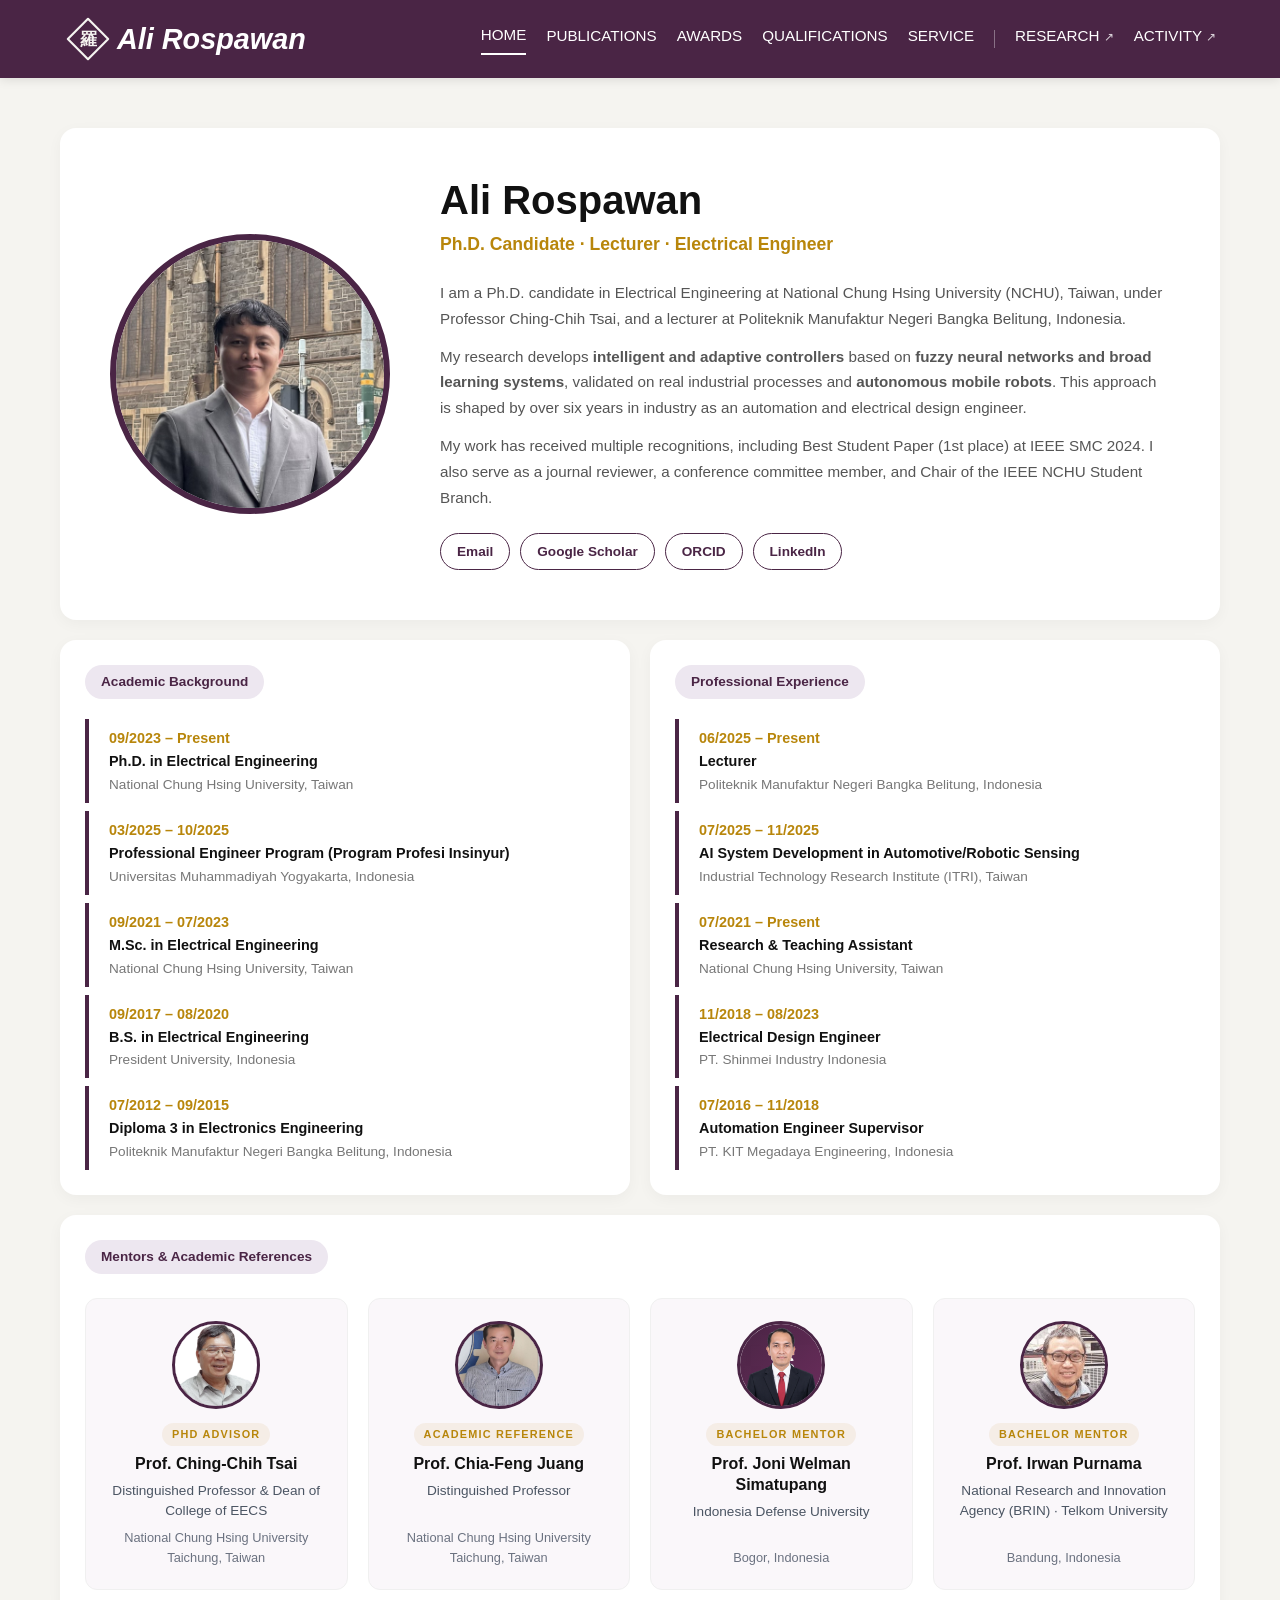
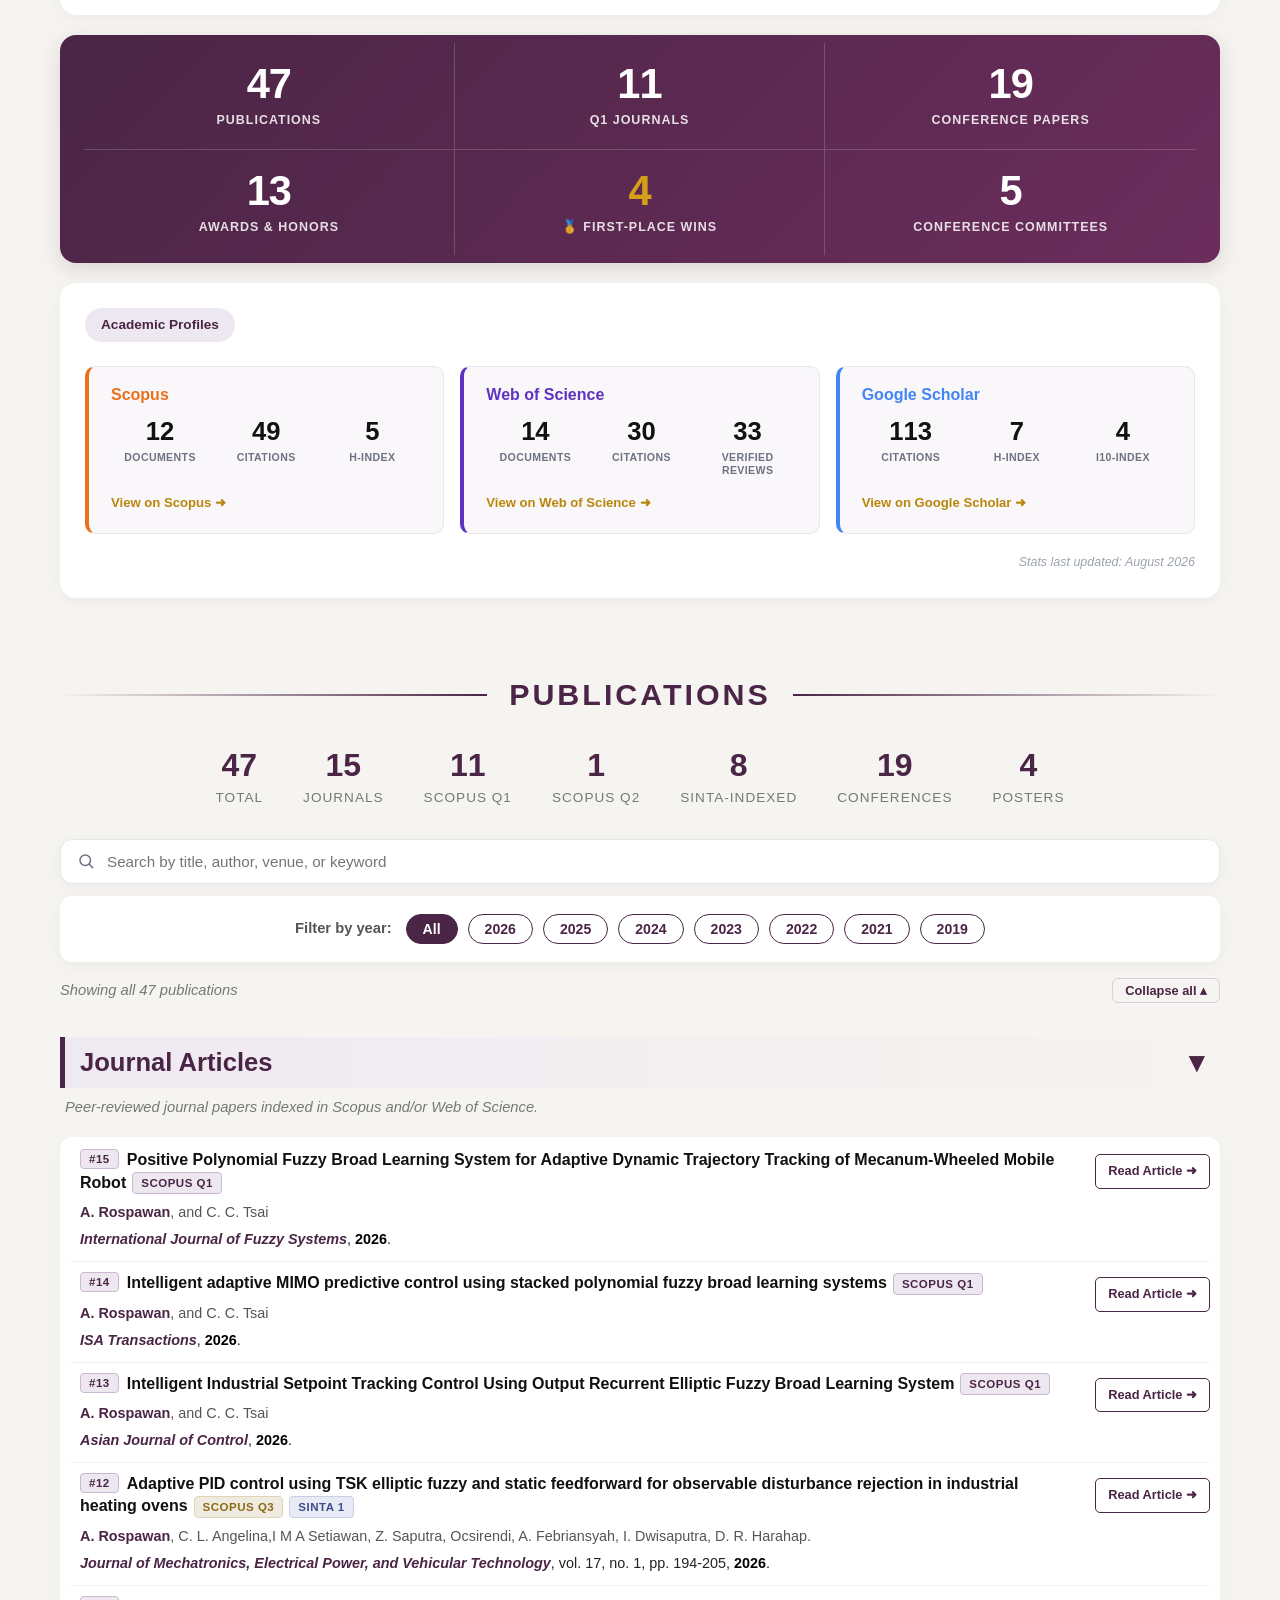
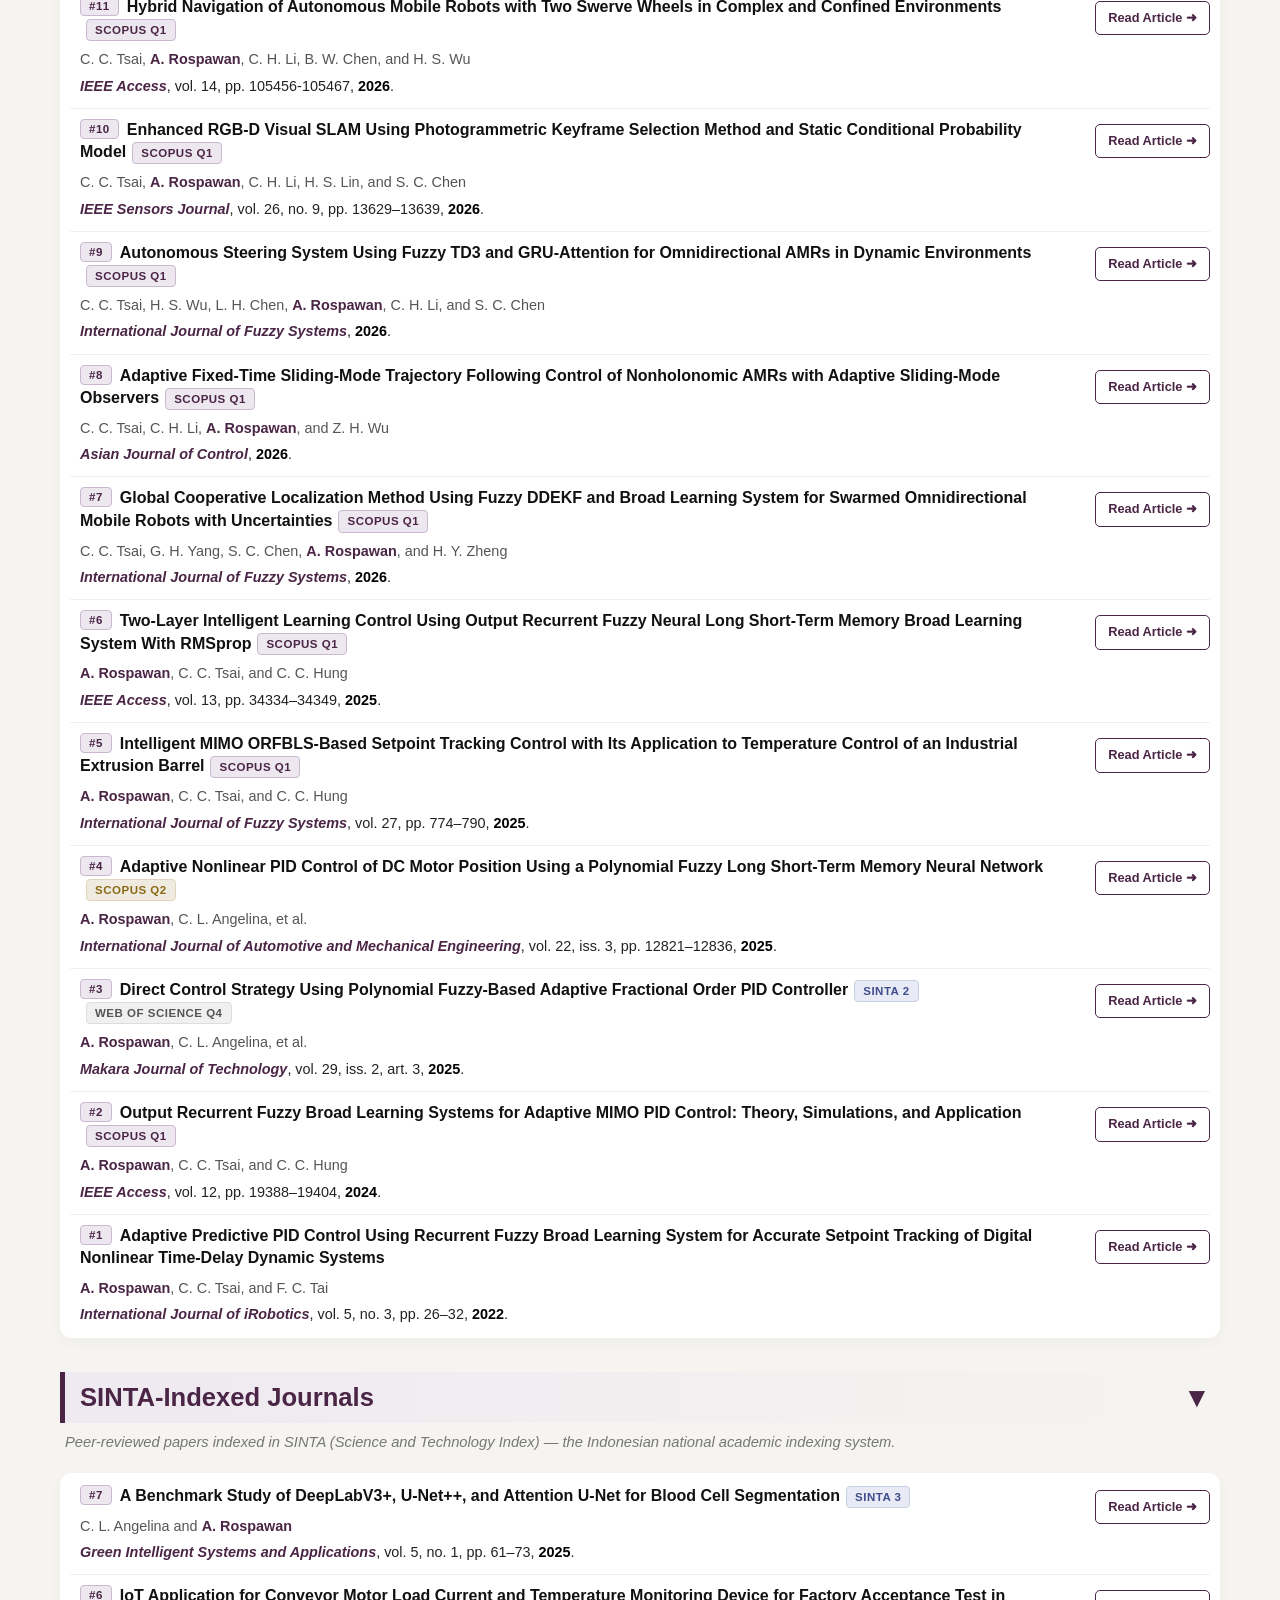
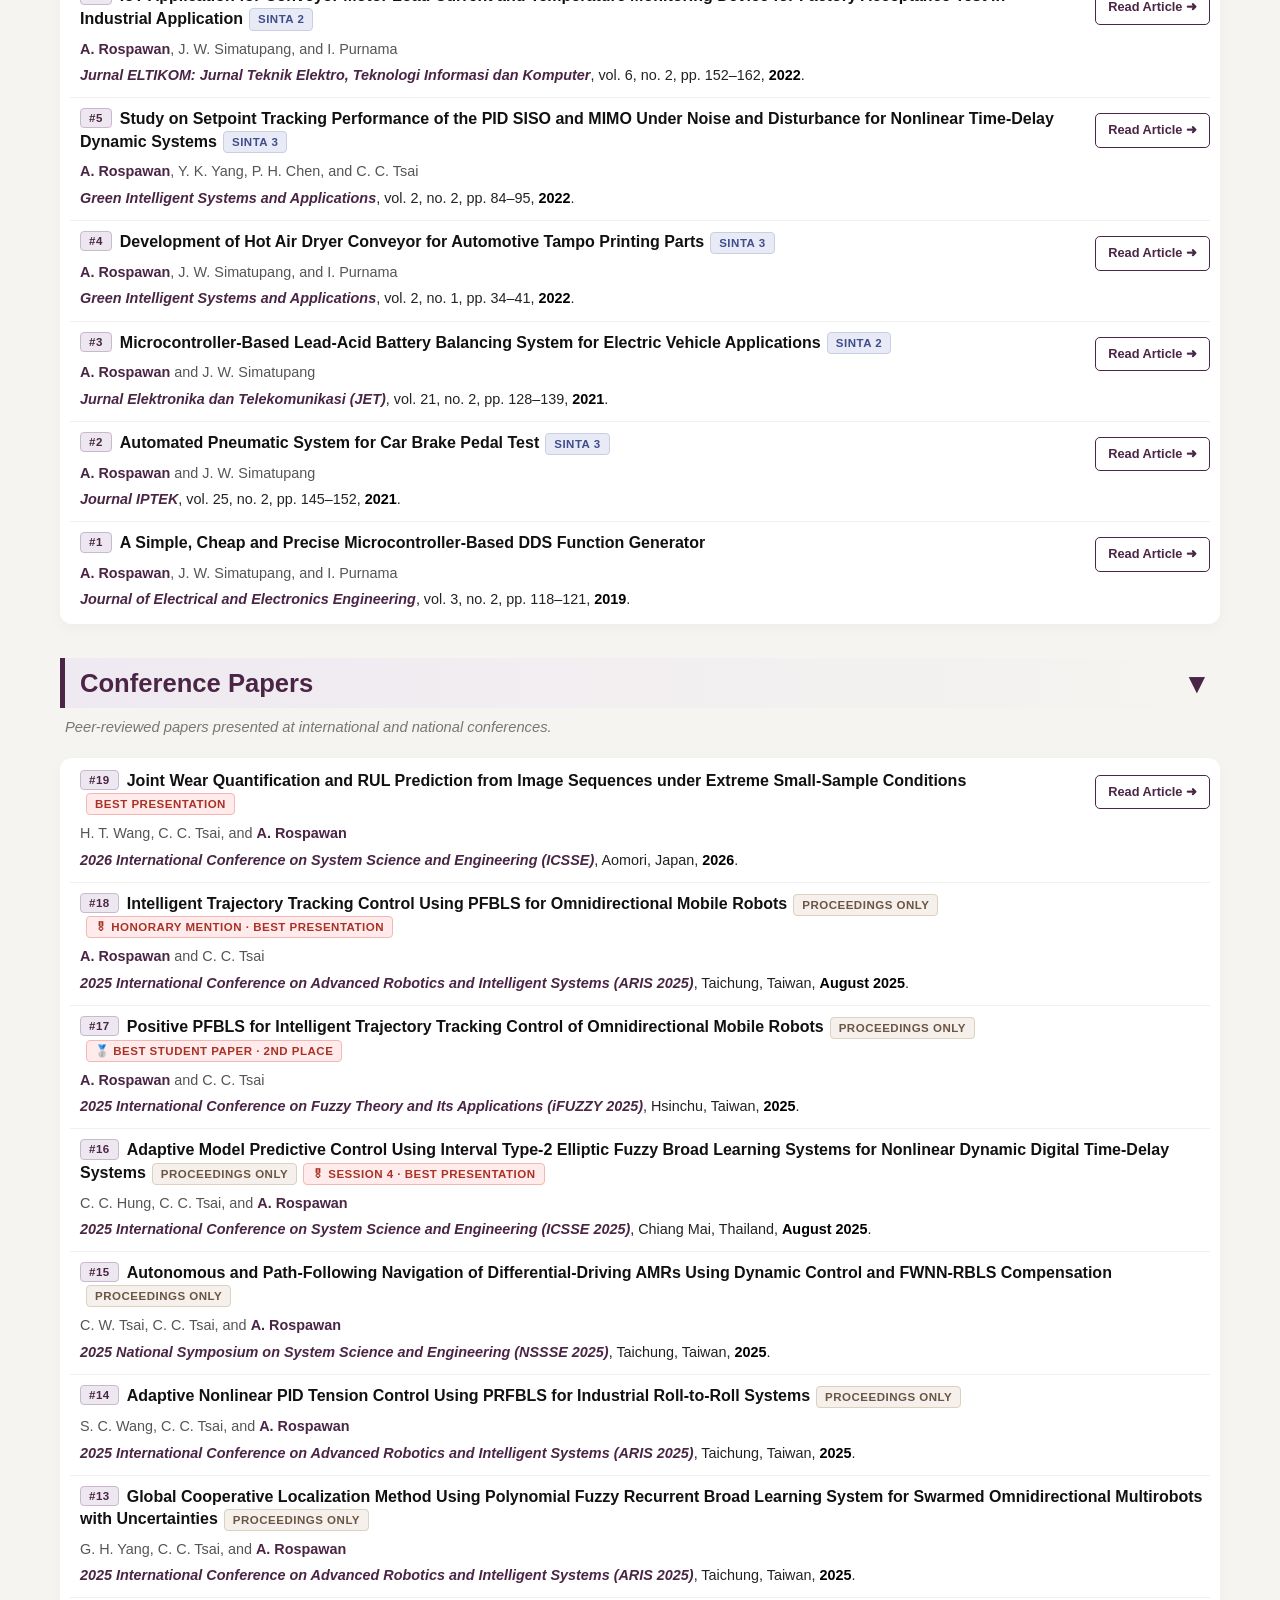
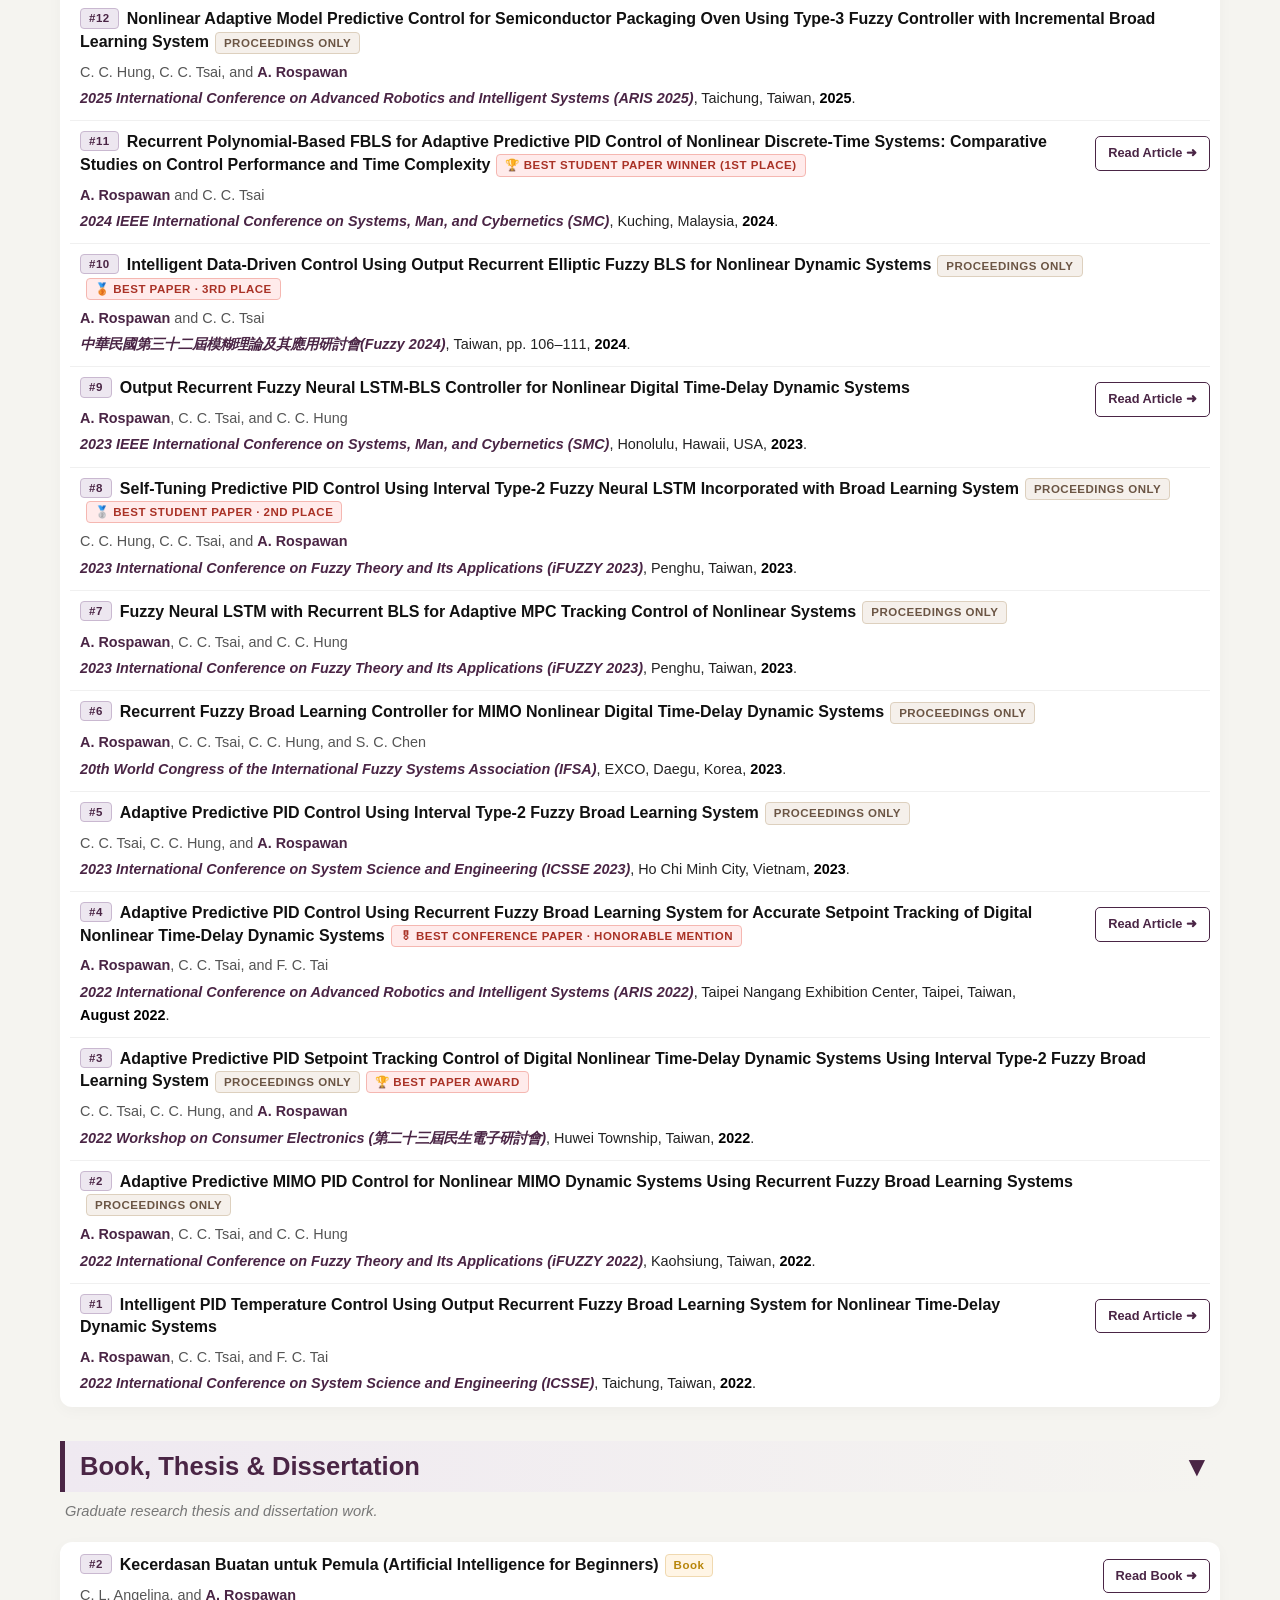
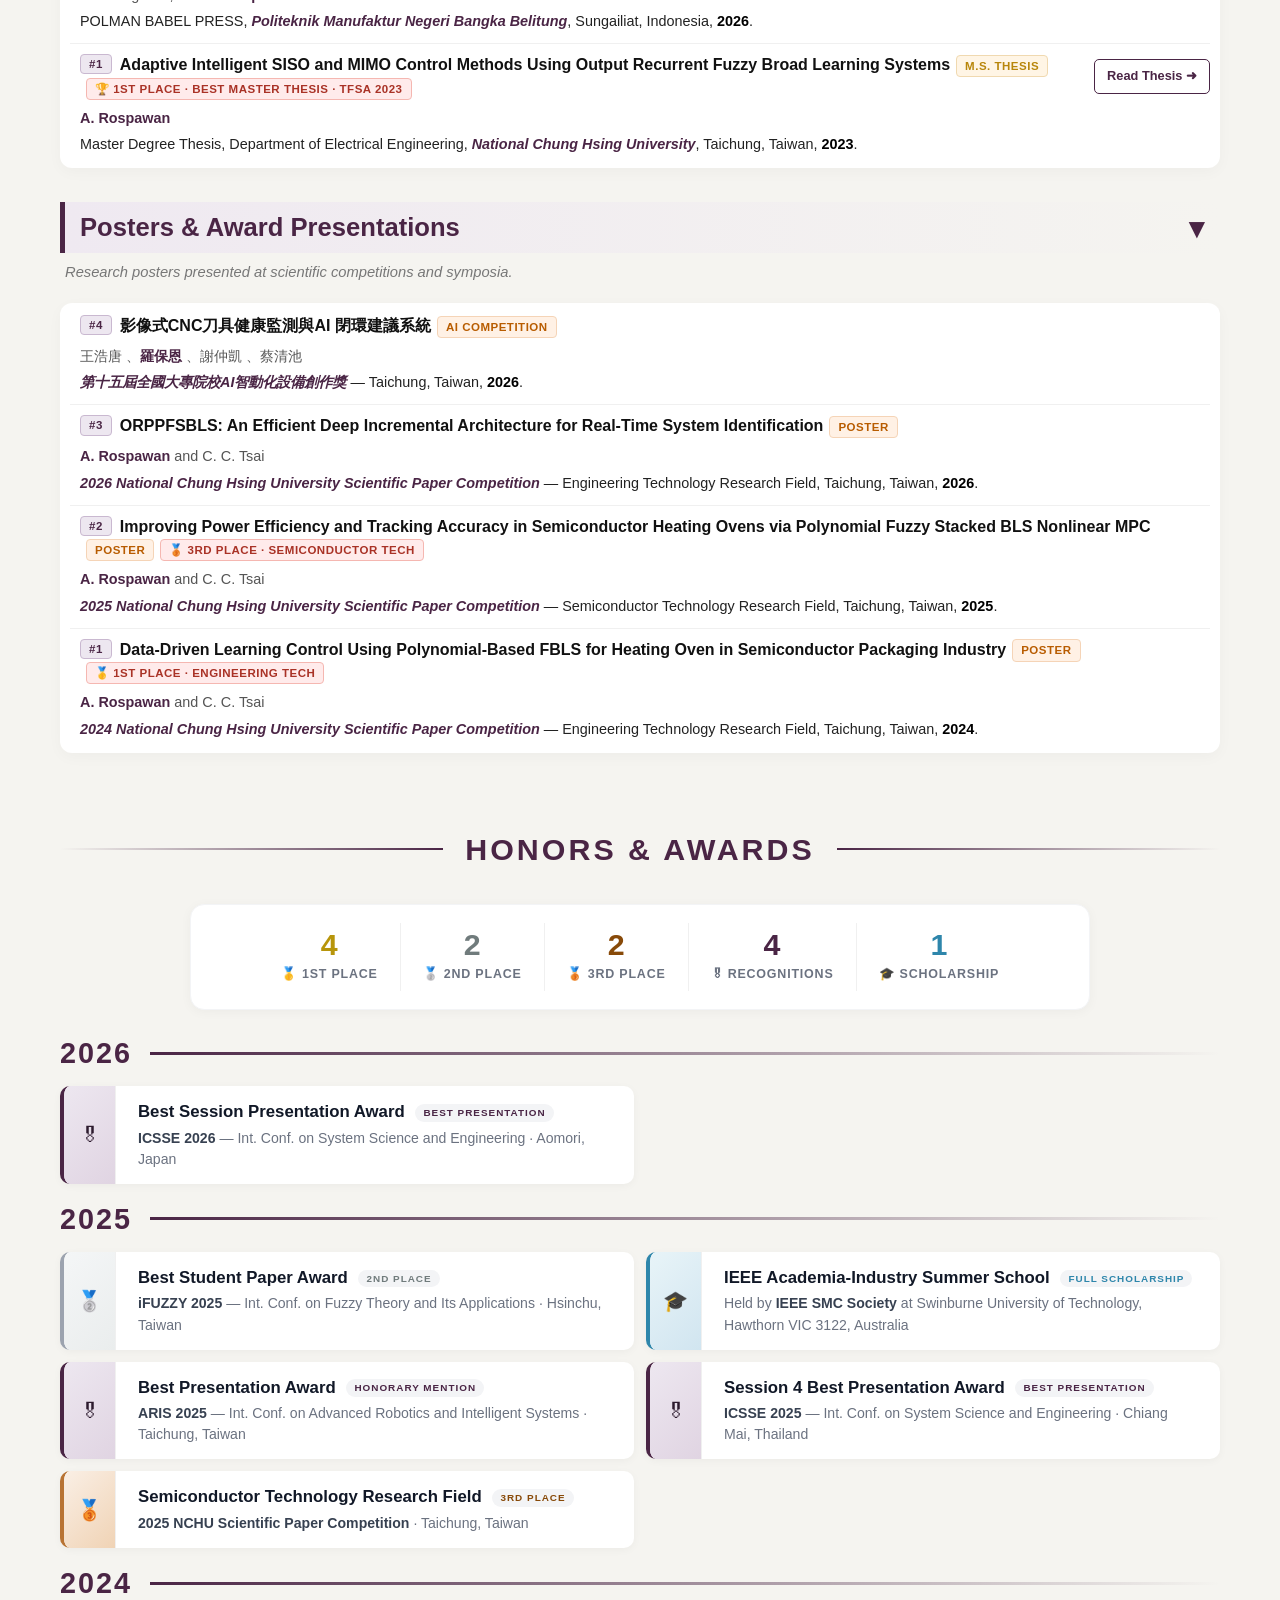
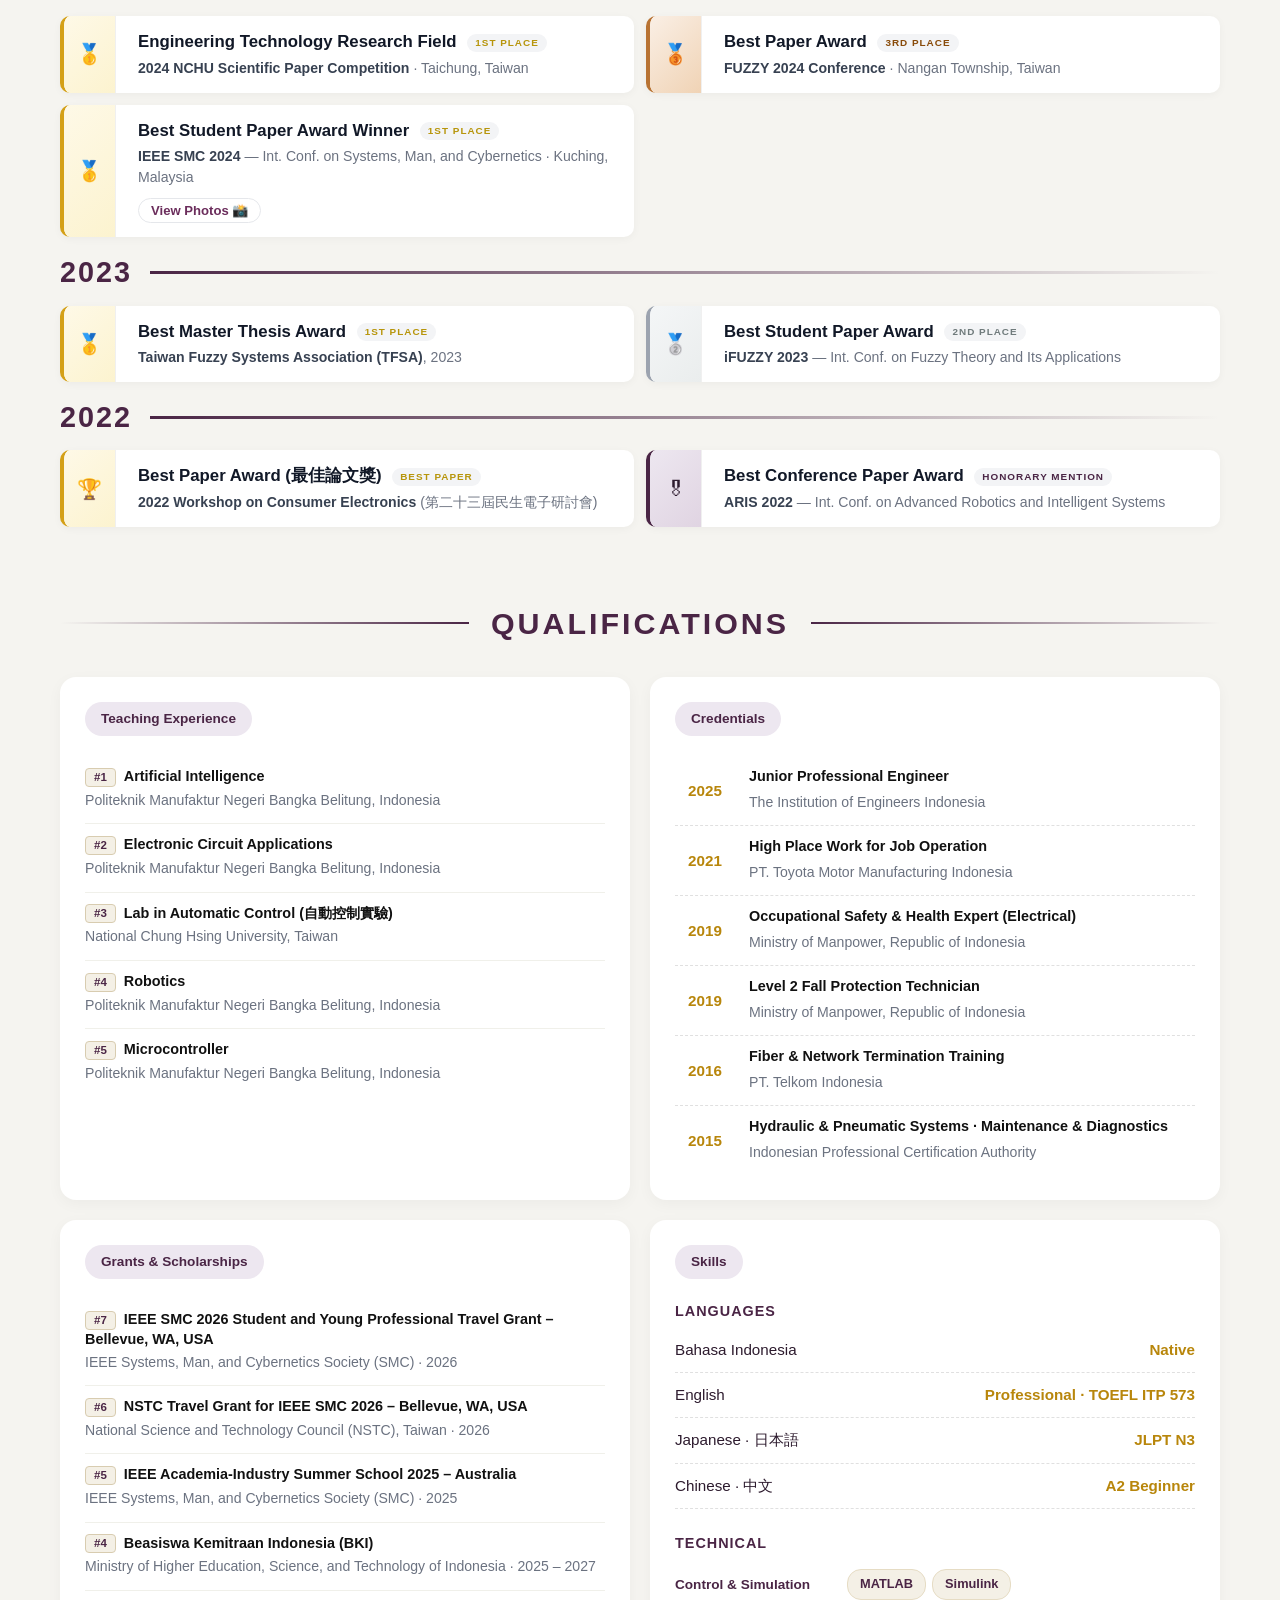
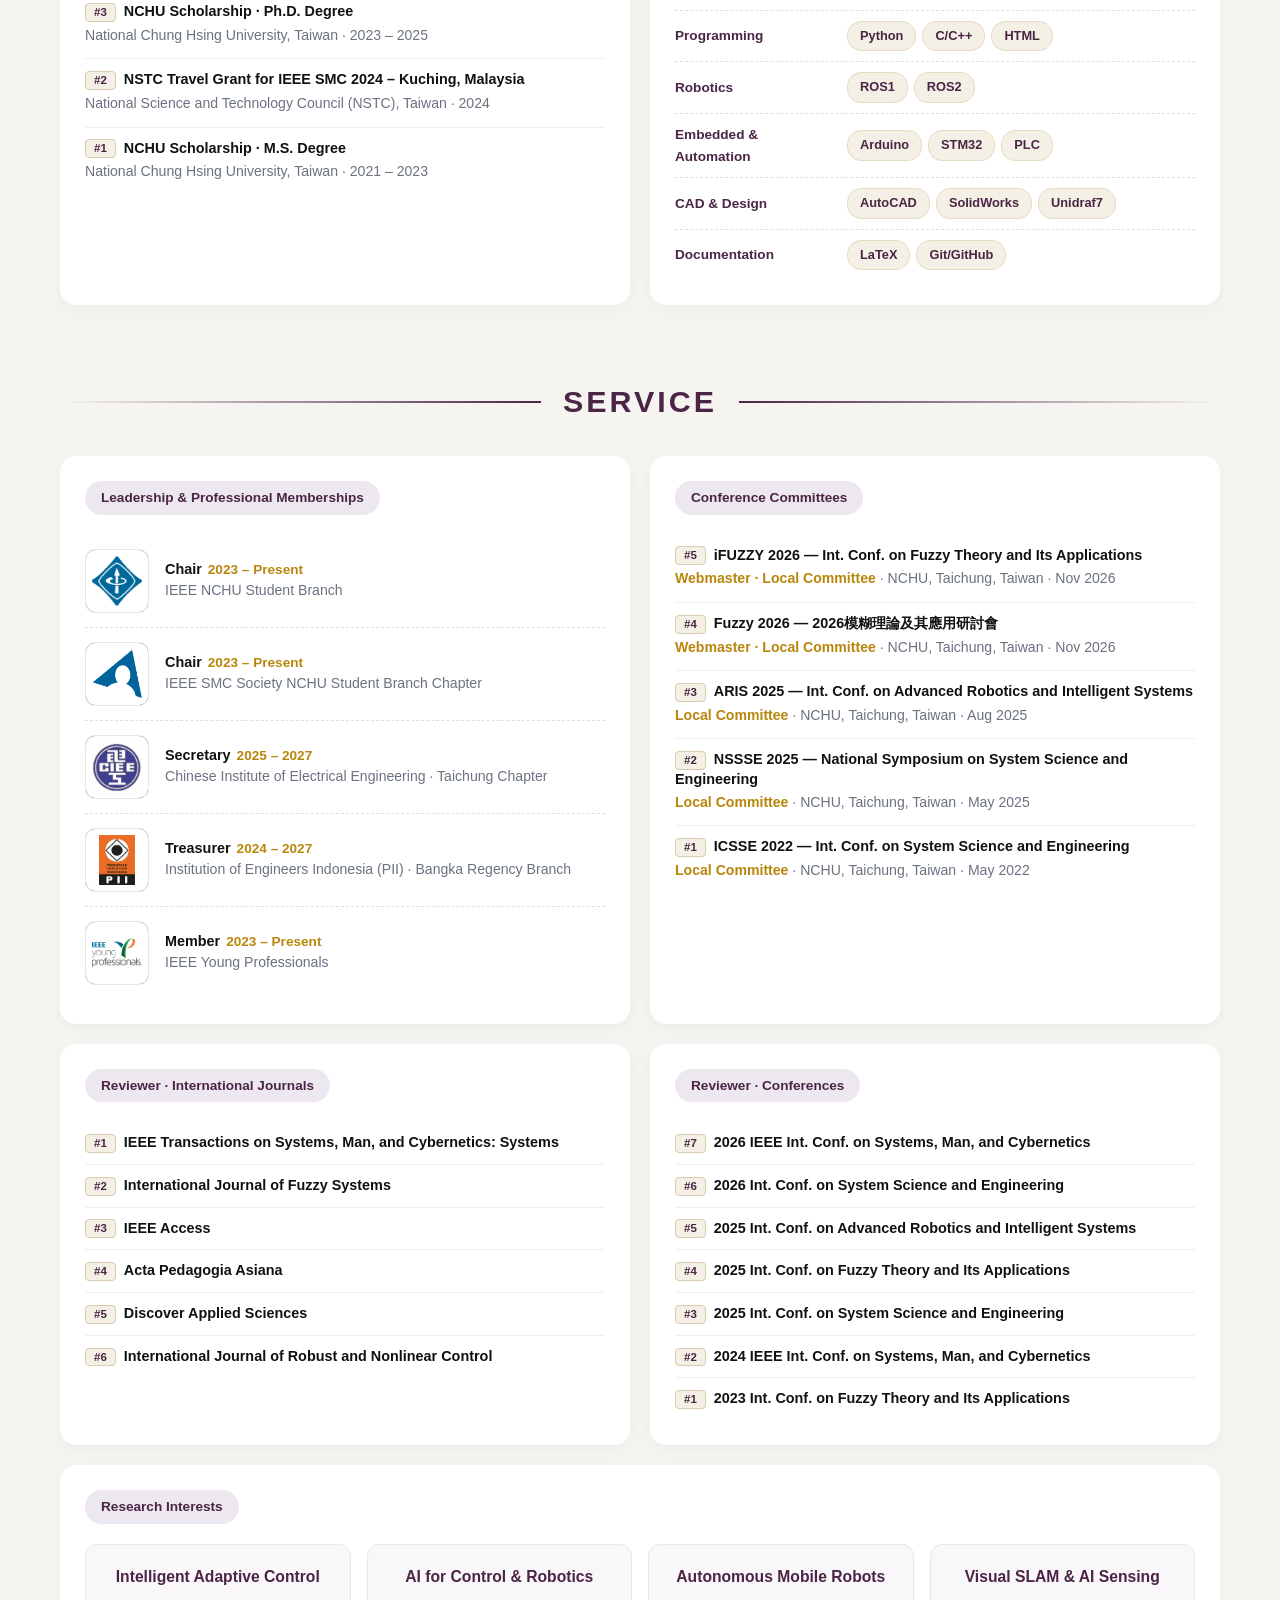
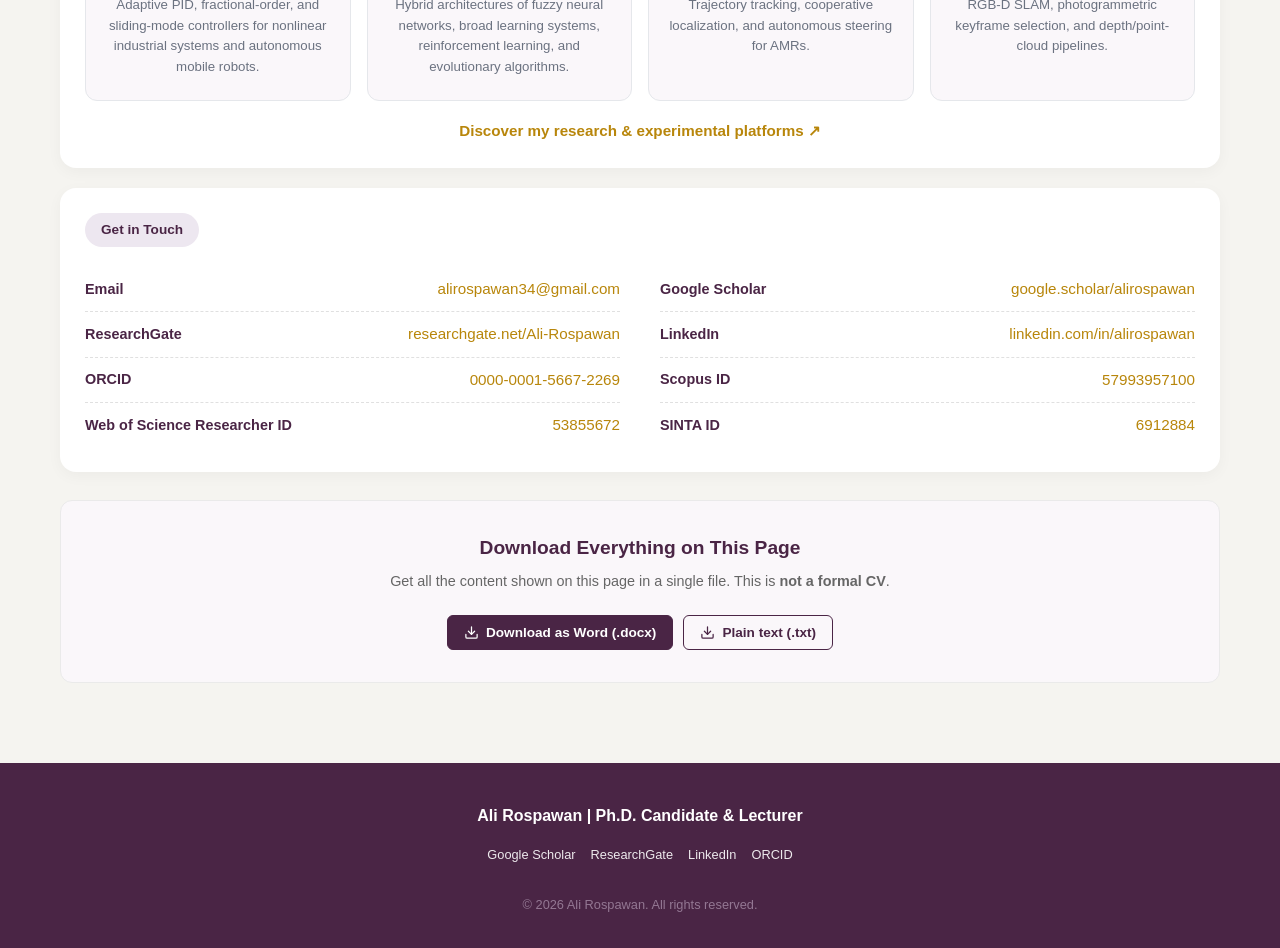
==== commit a8fb609e: "Add publication details for 2026 articles" ====
--- a/index.html
+++ b/index.html
@@ -77,6 +77,7 @@
         .stats-banner .stat-num { font-size: 2.6rem; font-weight: 900; color: #fff; line-height: 1; margin-bottom: 8px; letter-spacing: -1px; }
         .stats-banner .stat-label { font-size: 0.78rem; color: rgba(255,255,255,0.85); font-weight: 700; text-transform: uppercase; letter-spacing: 1px; text-align: center; line-height: 1.3; }
         .stats-banner .accent-gold { color: var(--tier-gold); }
+		.stats-banner .stat-num { font-variant-numeric: tabular-nums; }
 
         /* ================= Bento cards ================= */
         .bento-grid { display: grid; grid-template-columns: 1fr 1fr; gap: 20px; margin-bottom: 20px; }
@@ -600,6 +601,15 @@
                 <!-- ===== 2026 ===== -->
                 <div class="pub-item">
                     <div class="pub-content">
+                        <div class="pub-title">Positive Polynomial Fuzzy Broad Learning System for Adaptive Dynamic Trajectory Tracking of Mecanum-Wheeled Mobile Robot<span class="badge badge-q1">SCOPUS Q1</span></div>
+                        <div class="pub-authors"><span class="pi-name">A. Rospawan</span>, and C. C. Tsai</div>
+                        <div class="pub-venue"><span class="journal-name">International Journal of Fuzzy Systems</span>, <span class="pub-year">2026</span>.</div>
+                    </div>
+                    <div class="pub-actions"><a href="https://doi.org/10.1007/s40815-026-02332-w" target="_blank" rel="noopener" class="btn-read">Read Article ➜</a></div>
+                </div>
+
+				<div class="pub-item">
+                    <div class="pub-content">
                         <div class="pub-title">Intelligent adaptive MIMO predictive control using stacked polynomial fuzzy broad learning systems<span class="badge badge-q1">SCOPUS Q1</span></div>
                         <div class="pub-authors"><span class="pi-name">A. Rospawan</span>, and C. C. Tsai</div>
                         <div class="pub-venue"><span class="journal-name">ISA Transactions</span>, <span class="pub-year">2026</span>.</div>
@@ -811,7 +821,7 @@
                 <!-- ===== 2026 ===== -->
                 <div class="pub-item">
                     <div class="pub-content">
-                        <div class="pub-title">Joint Wear Quantification and RUL Prediction from Image Sequences under Extreme Small-Sample Conditions</div>
+                        <div class="pub-title">Joint Wear Quantification and RUL Prediction from Image Sequences under Extreme Small-Sample Conditions<span class="badge badge-award">BEST PRESENTATION</span></div>
                         <div class="pub-authors">H. T. Wang, C. C. Tsai, and <span class="pi-name">A. Rospawan</span></div>
                         <div class="pub-venue"><span class="journal-name">2026 International Conference on System Science and Engineering (ICSSE)</span>, Aomori, Japan, <span class="pub-year">2026</span>.</div>
                     </div>
--- a/style.css
+++ b/style.css
@@ -166,25 +166,10 @@
     left: 0;
     right: 0;
     bottom: 0;
-    height: 3px;
-    background: var(--accent-gold);
+    height: 5px;
+    background: linear-gradient(90deg, var(--accent-gold), var(--tier-gold));
+    box-shadow: 0 0 8px rgba(212, 160, 23, 0.6);
     transform: scaleX(0);
     transform-origin: left center;
     pointer-events: none;
 }
-
-/* ================= Gentle fade-in on scroll ================= */
-/* "body" raises priority so page styles can't cancel the animation */
-body .reveal {
-    opacity: 0;
-    transform: translateY(18px);
-    transition: opacity 0.6s ease, transform 0.6s ease;
-}
-body .reveal.is-visible {
-    opacity: 1;
-    transform: none;
-}
-/* Never hide anything when printing */
-@media print {
-    body .reveal { opacity: 1 !important; transform: none !important; }
-}
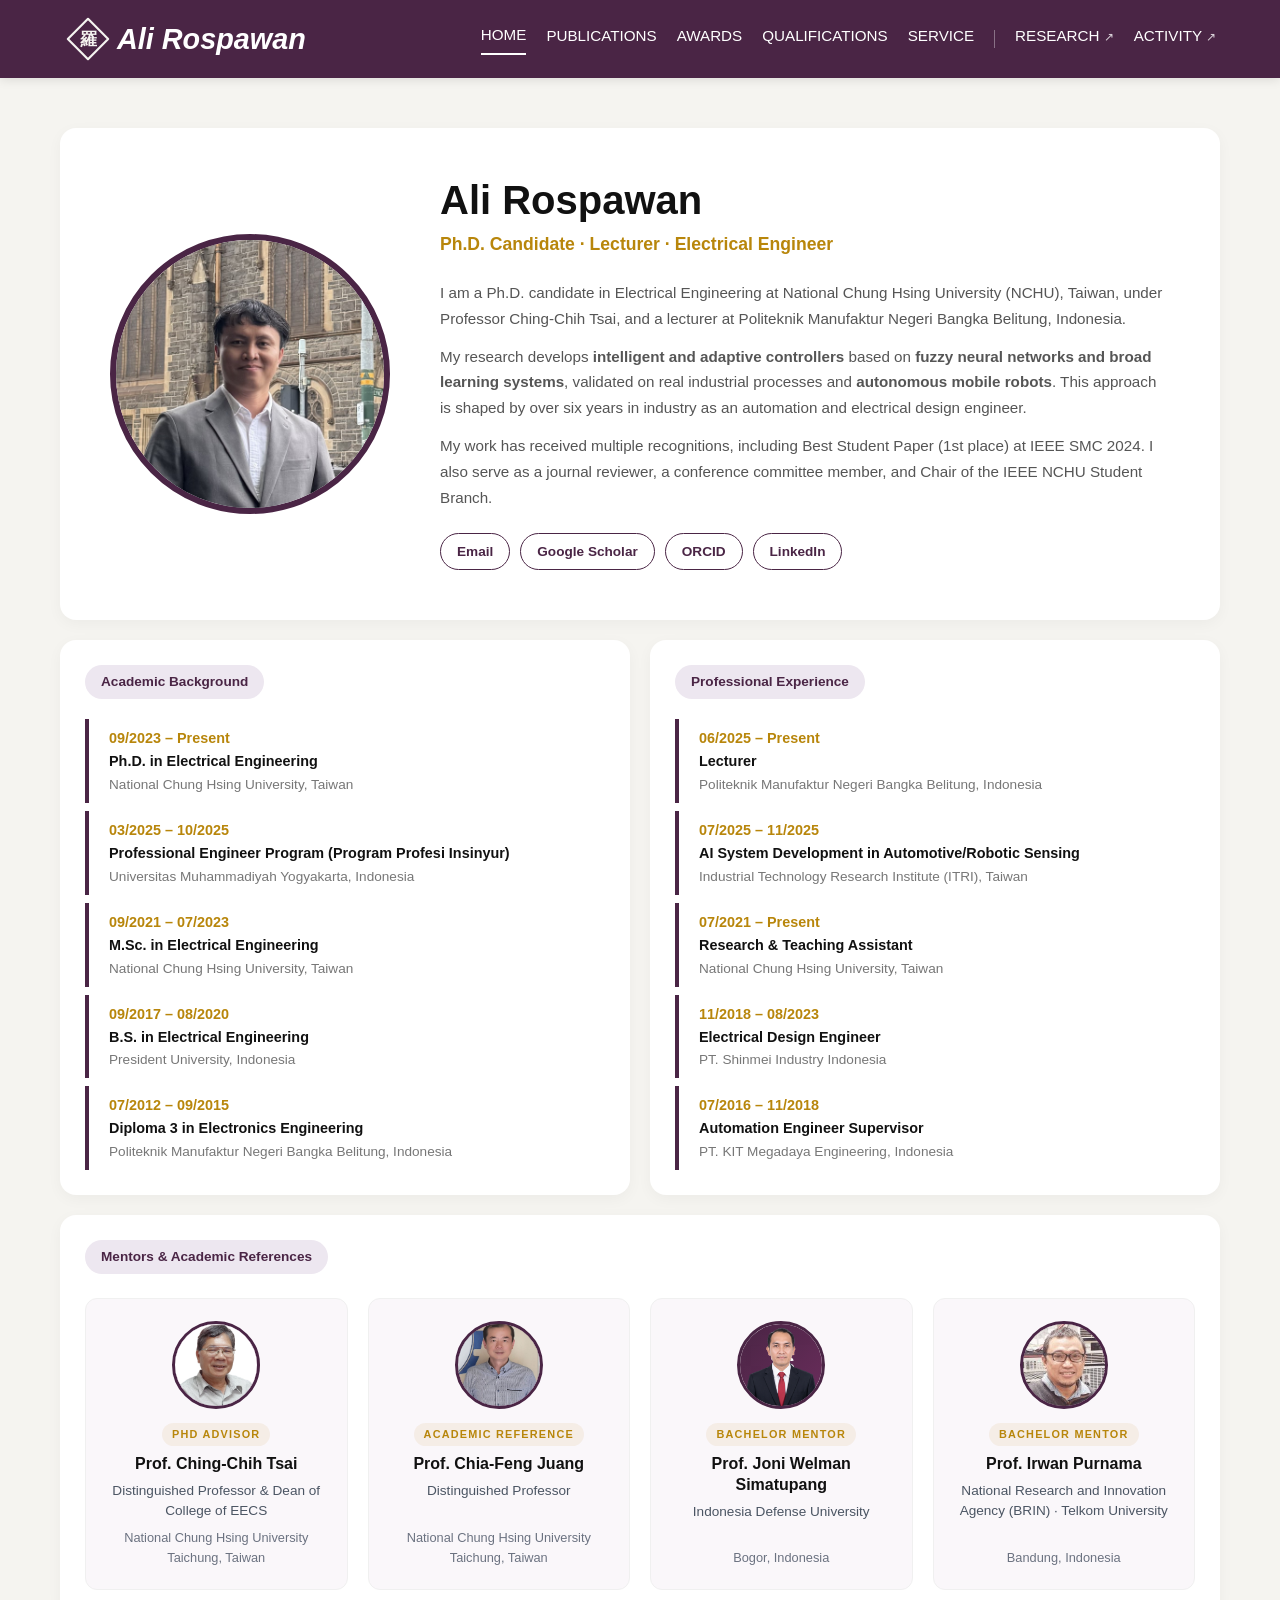
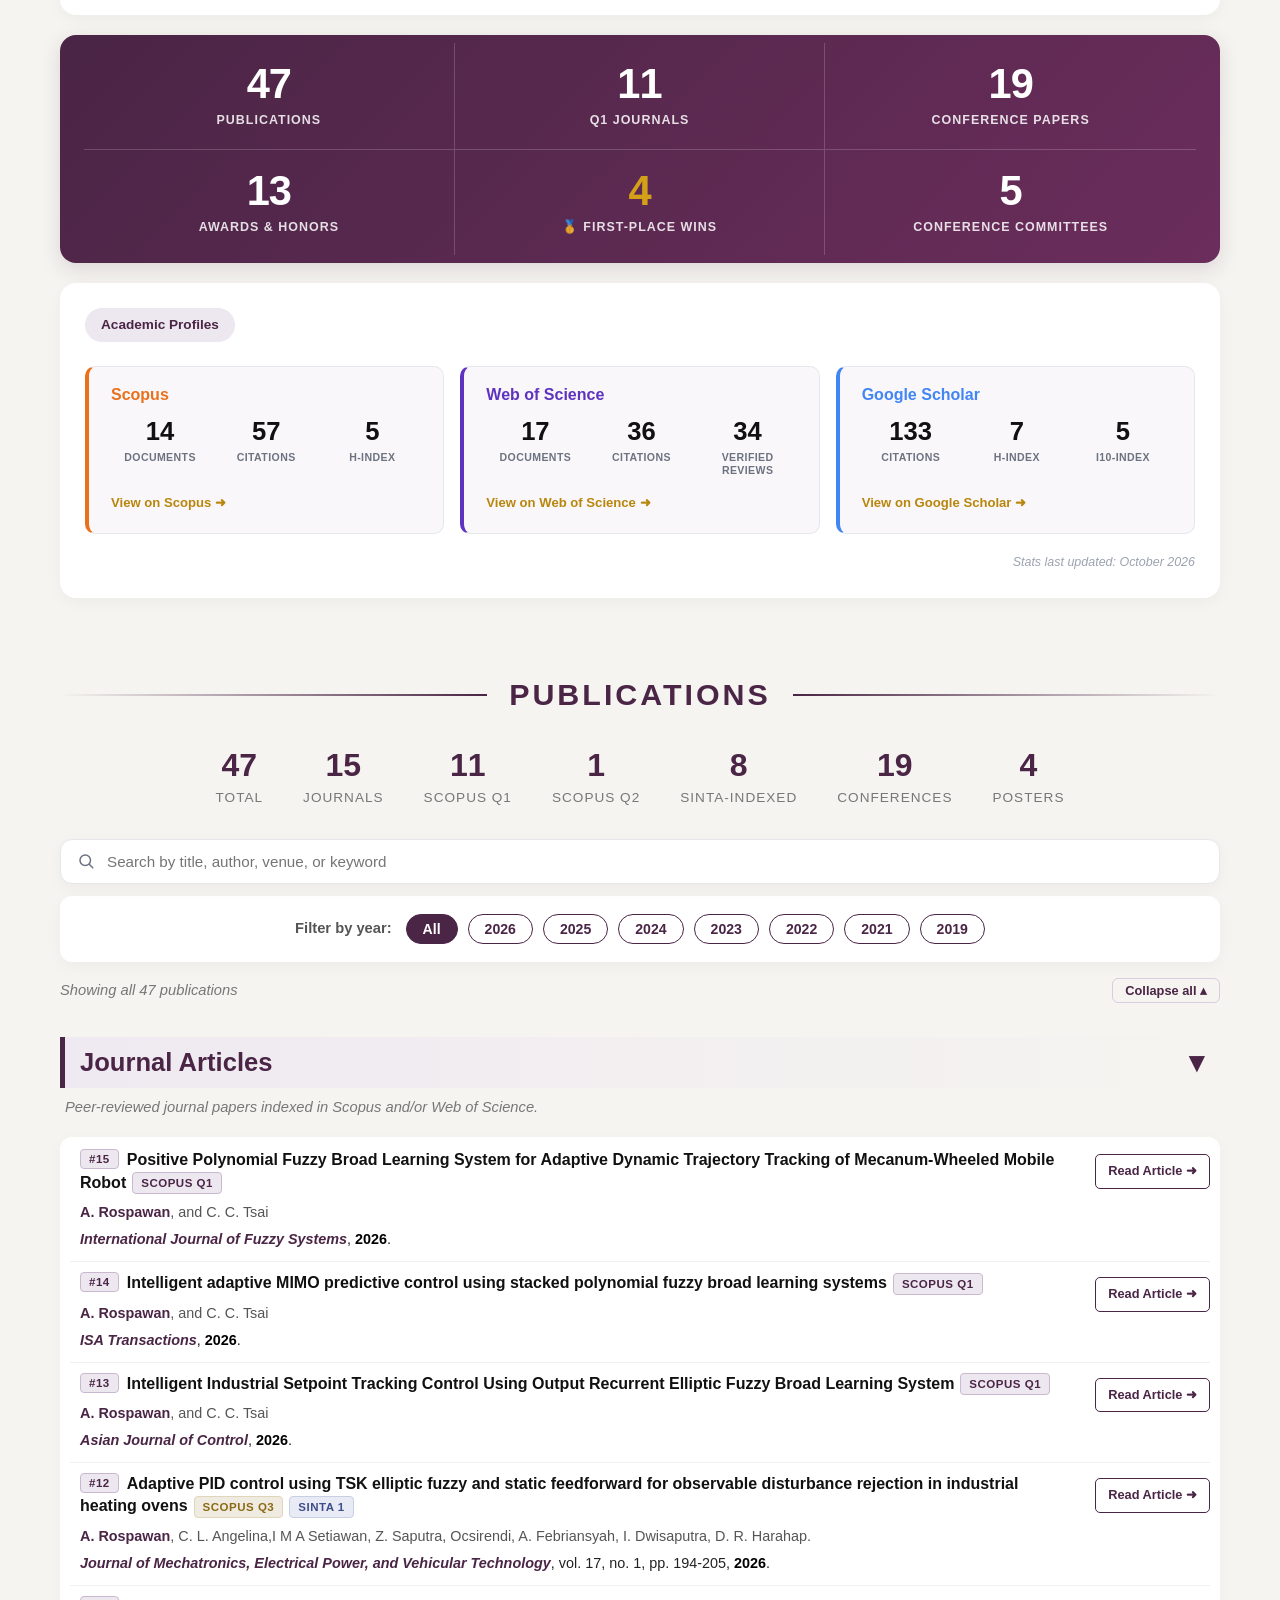
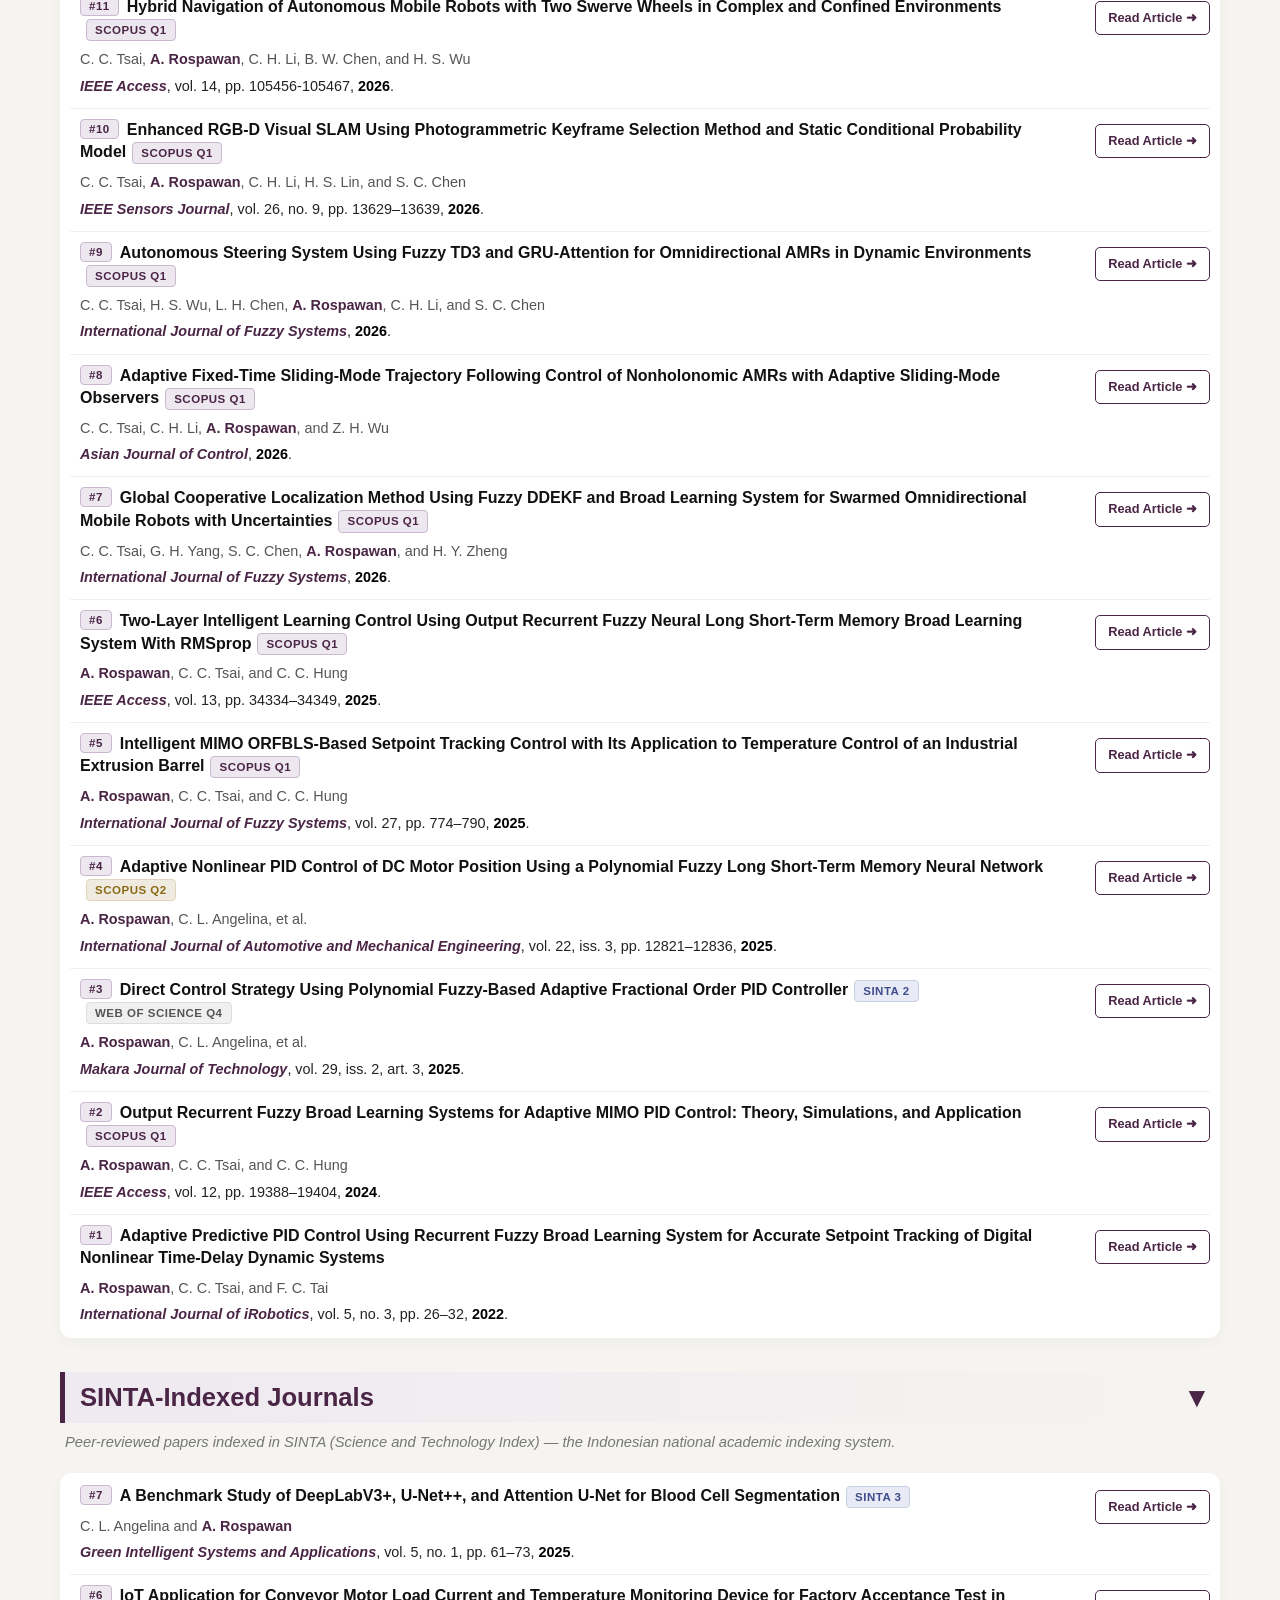
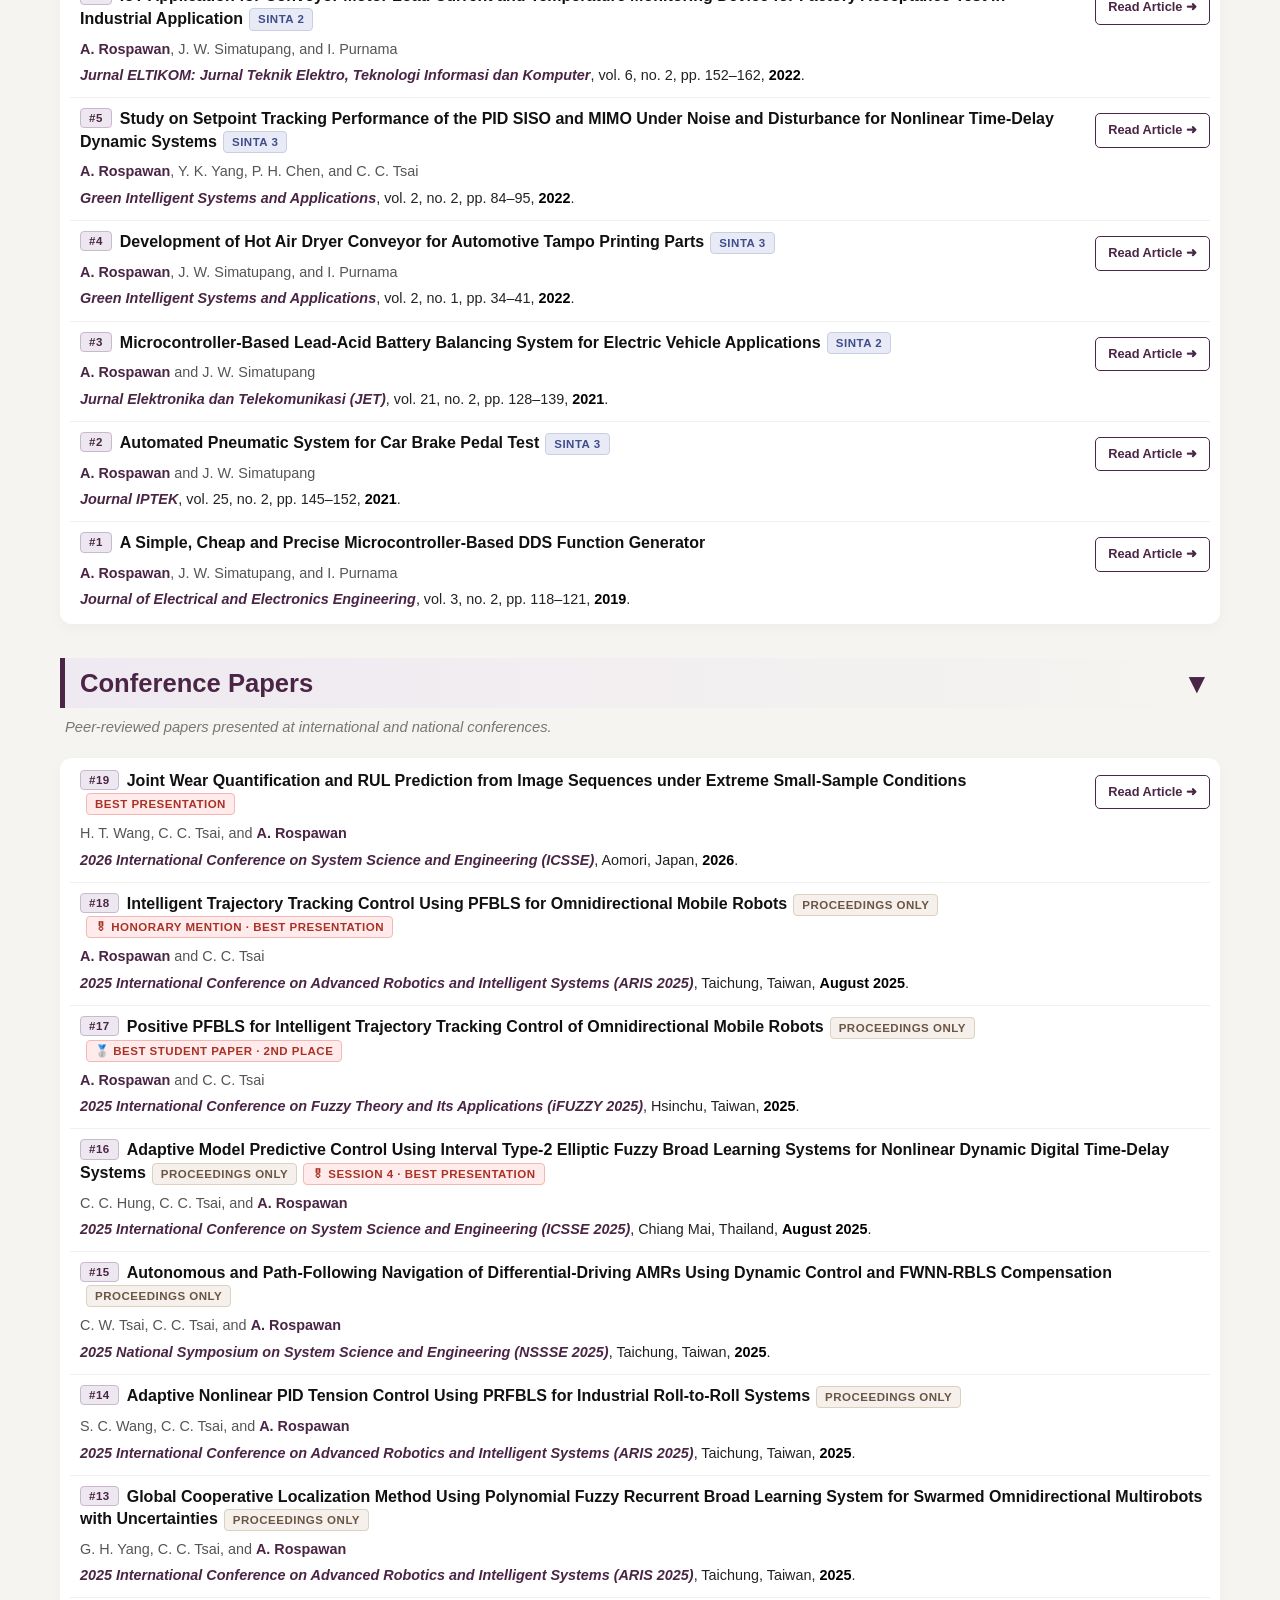
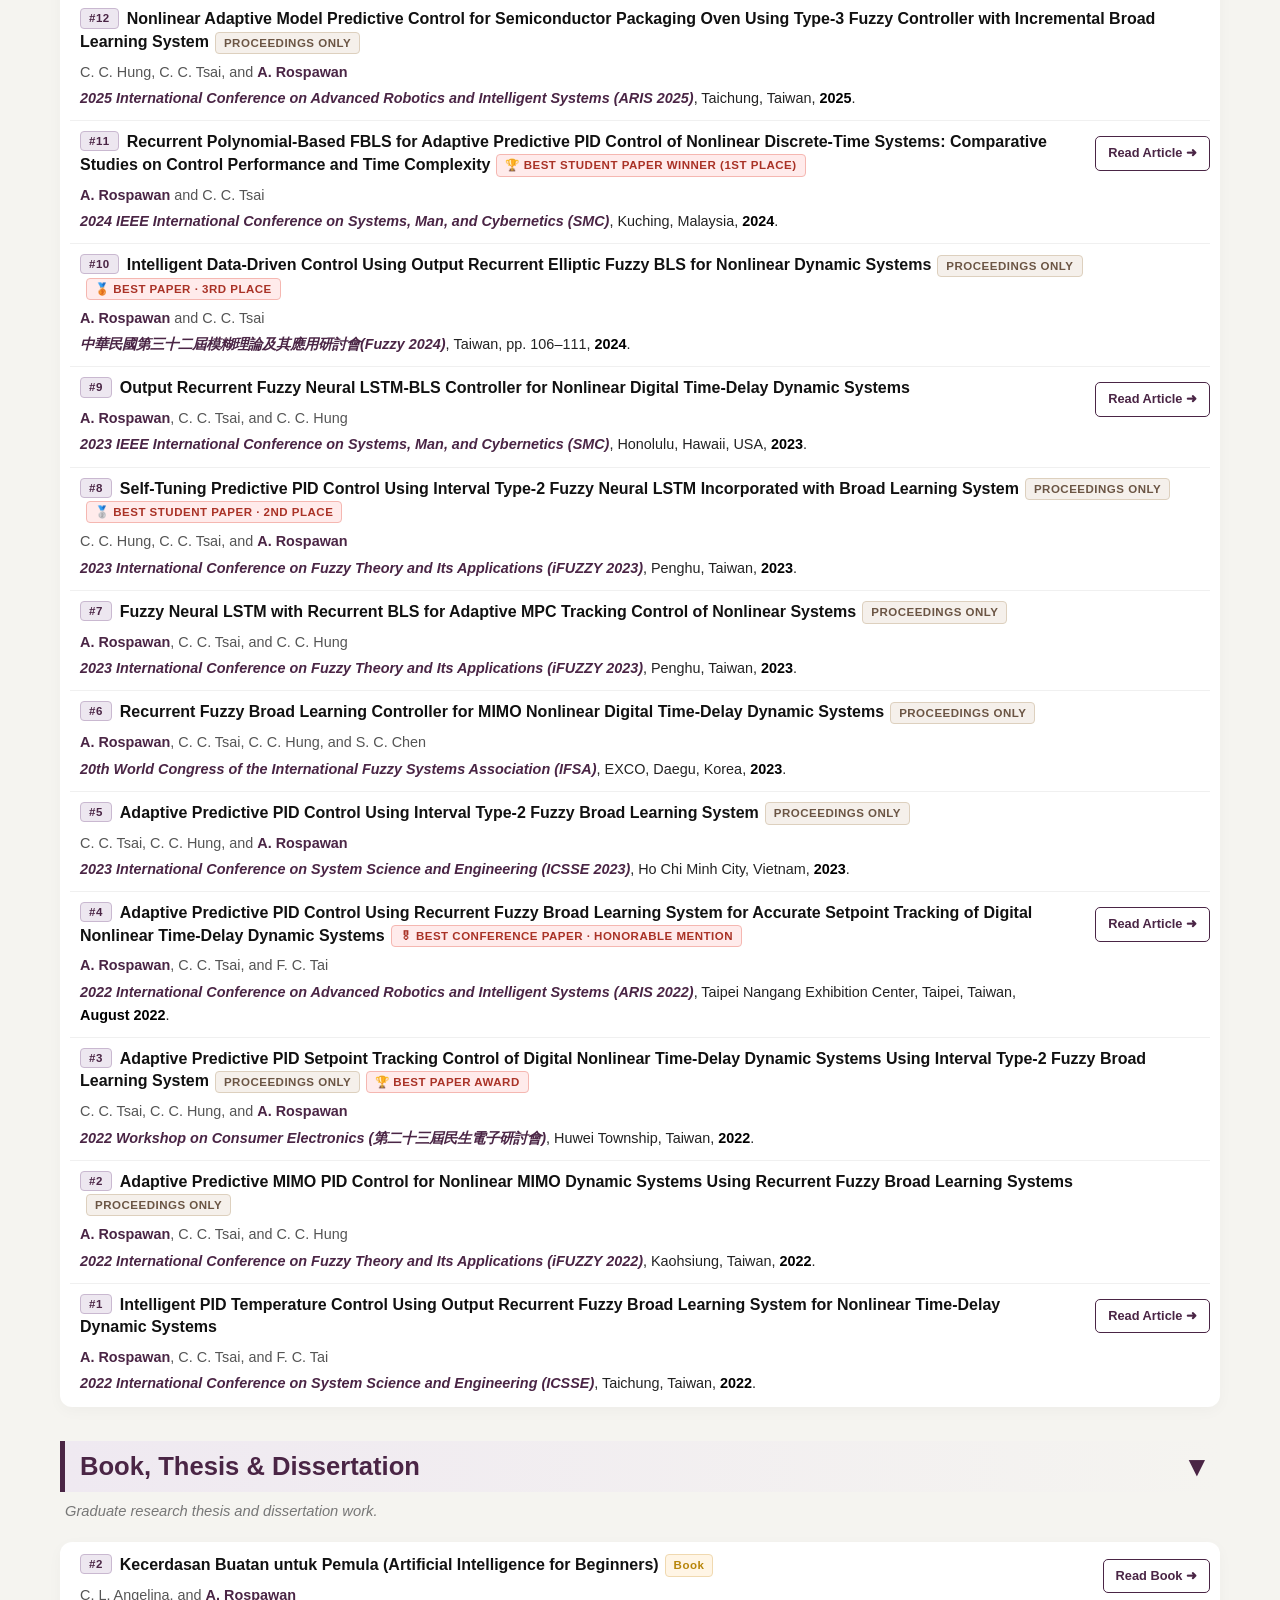
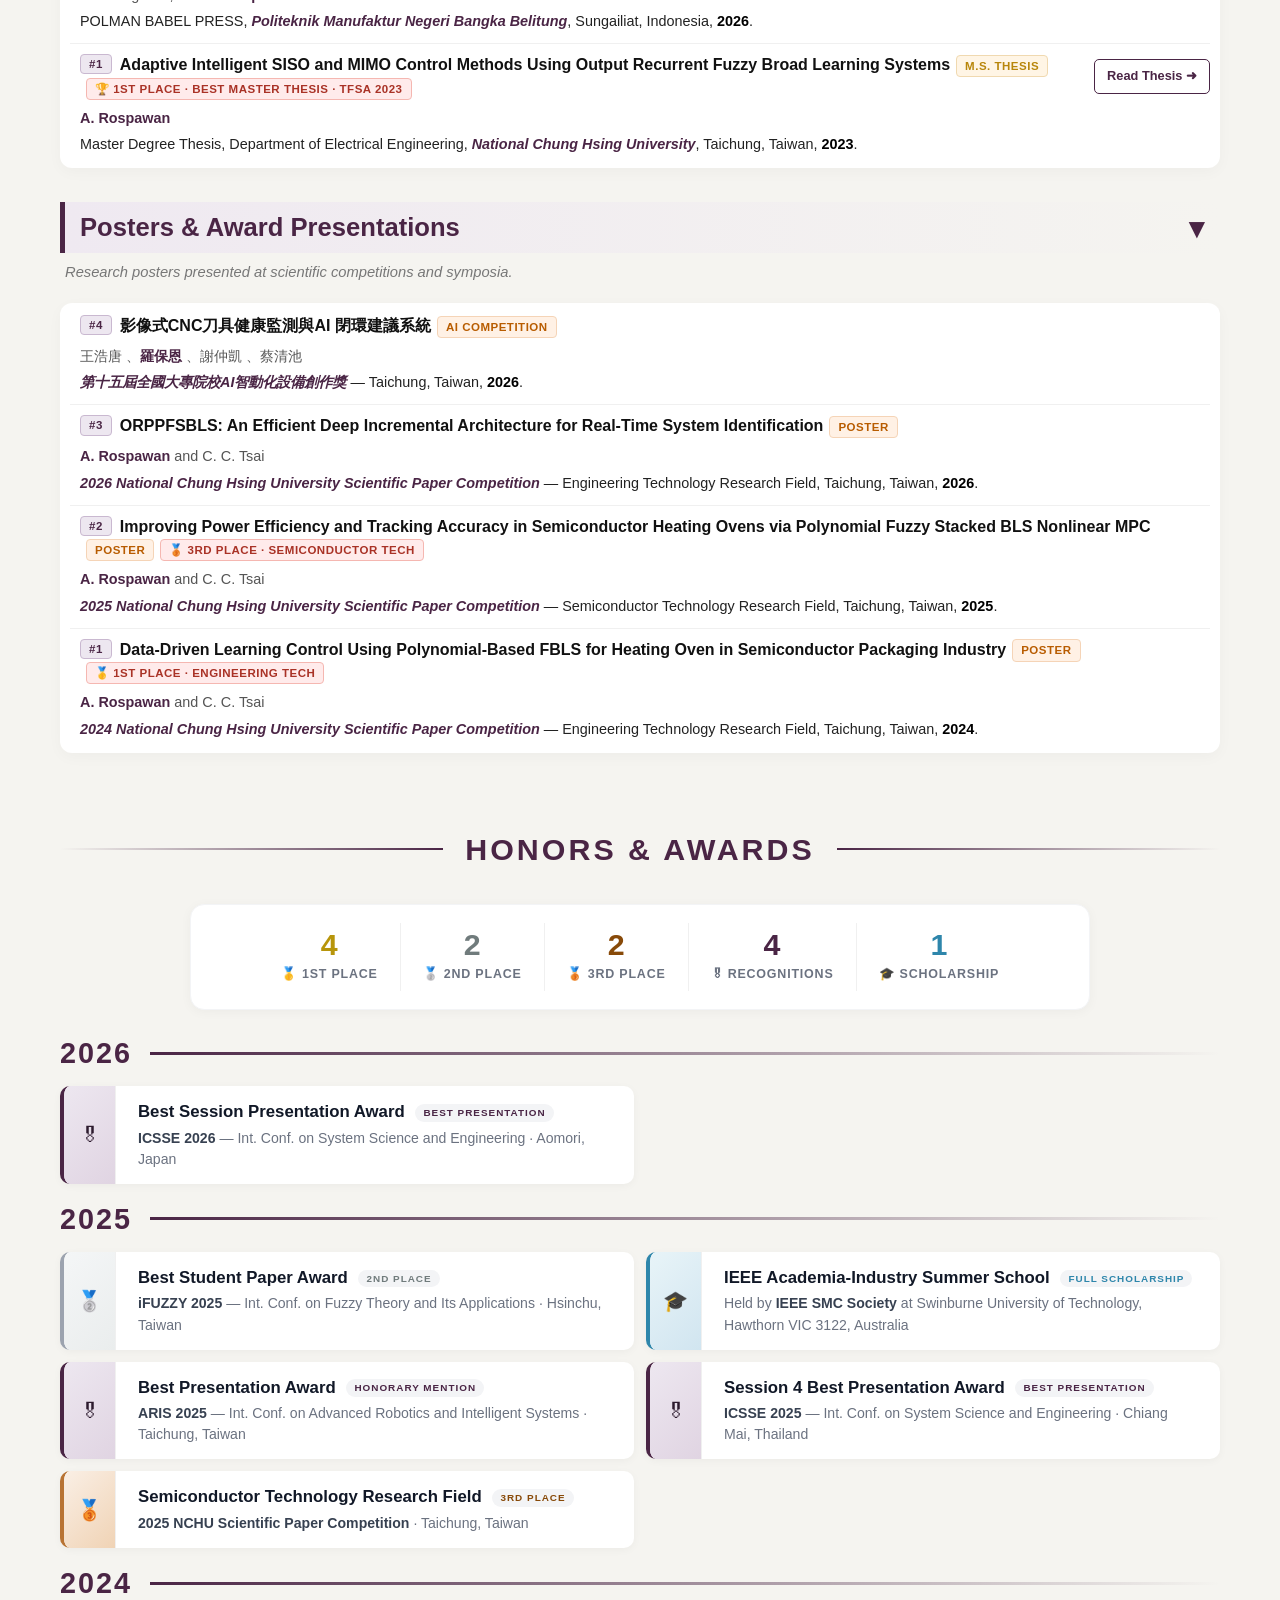
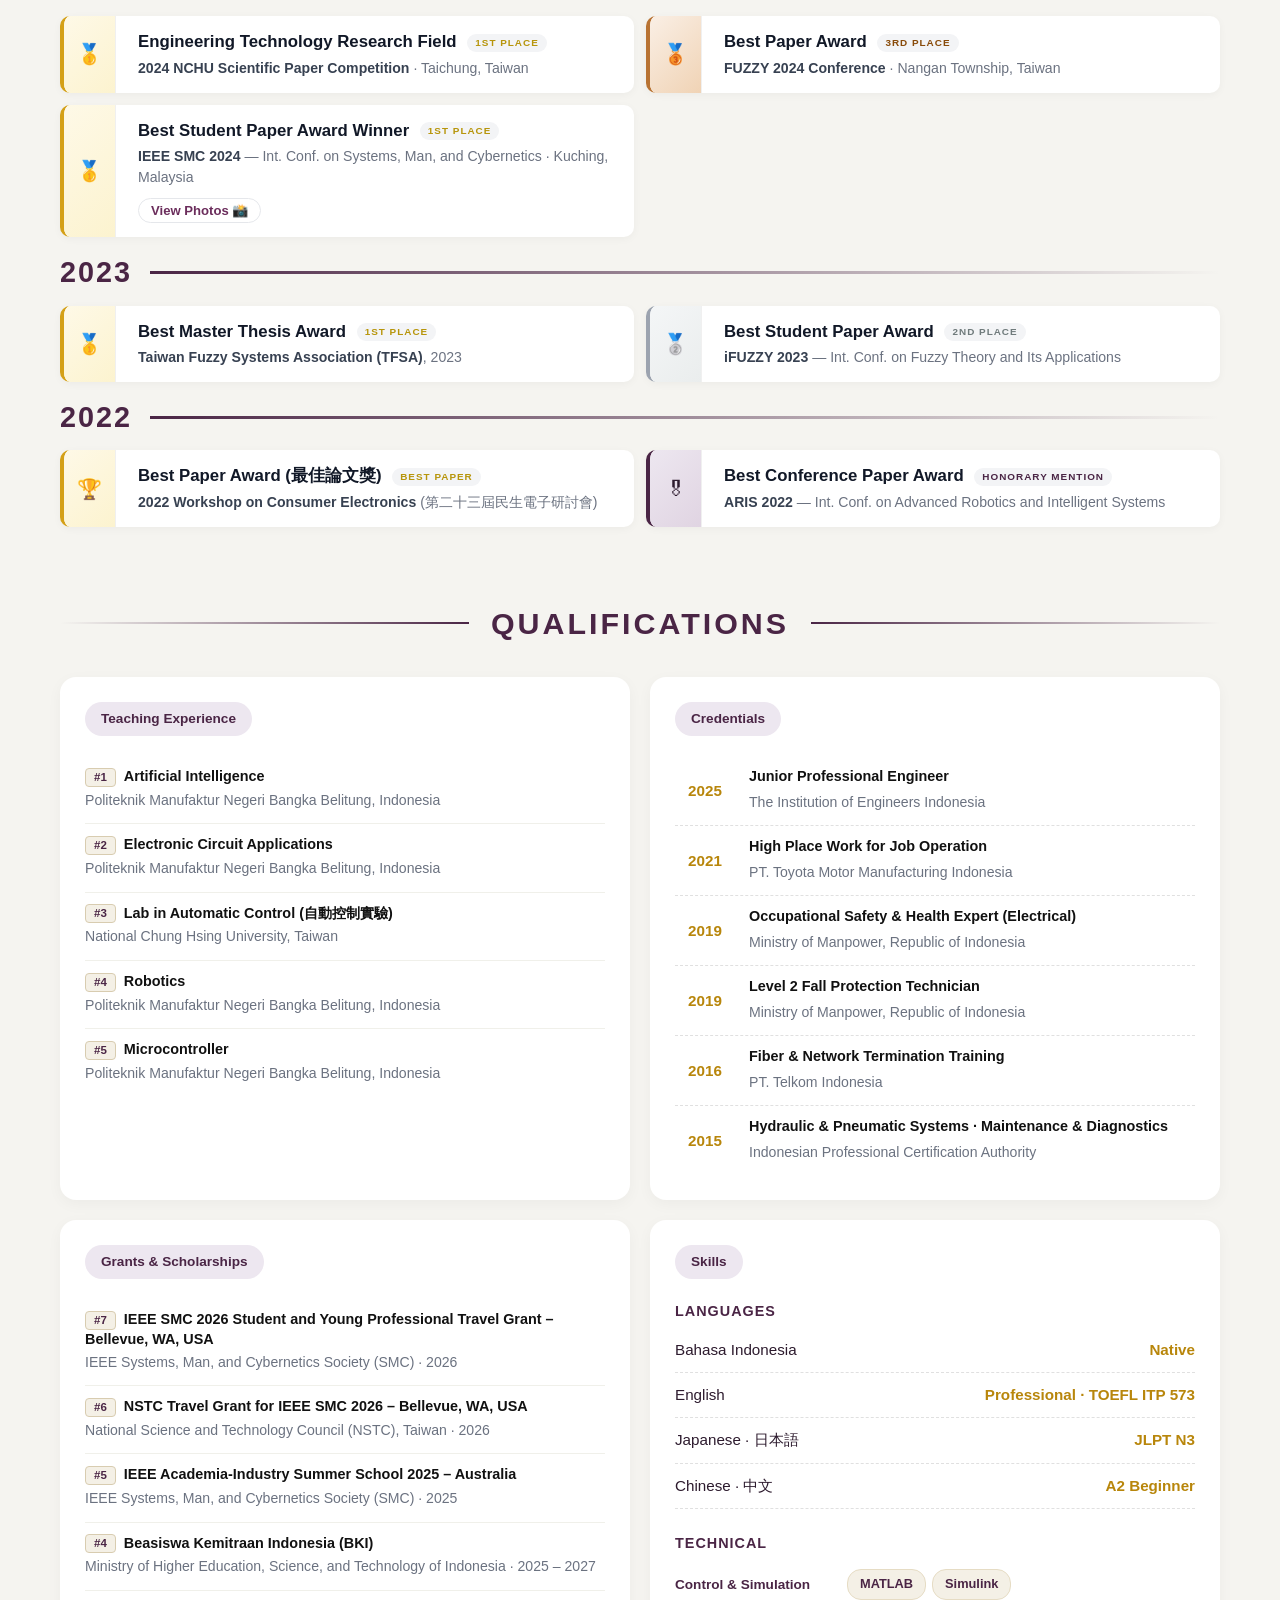
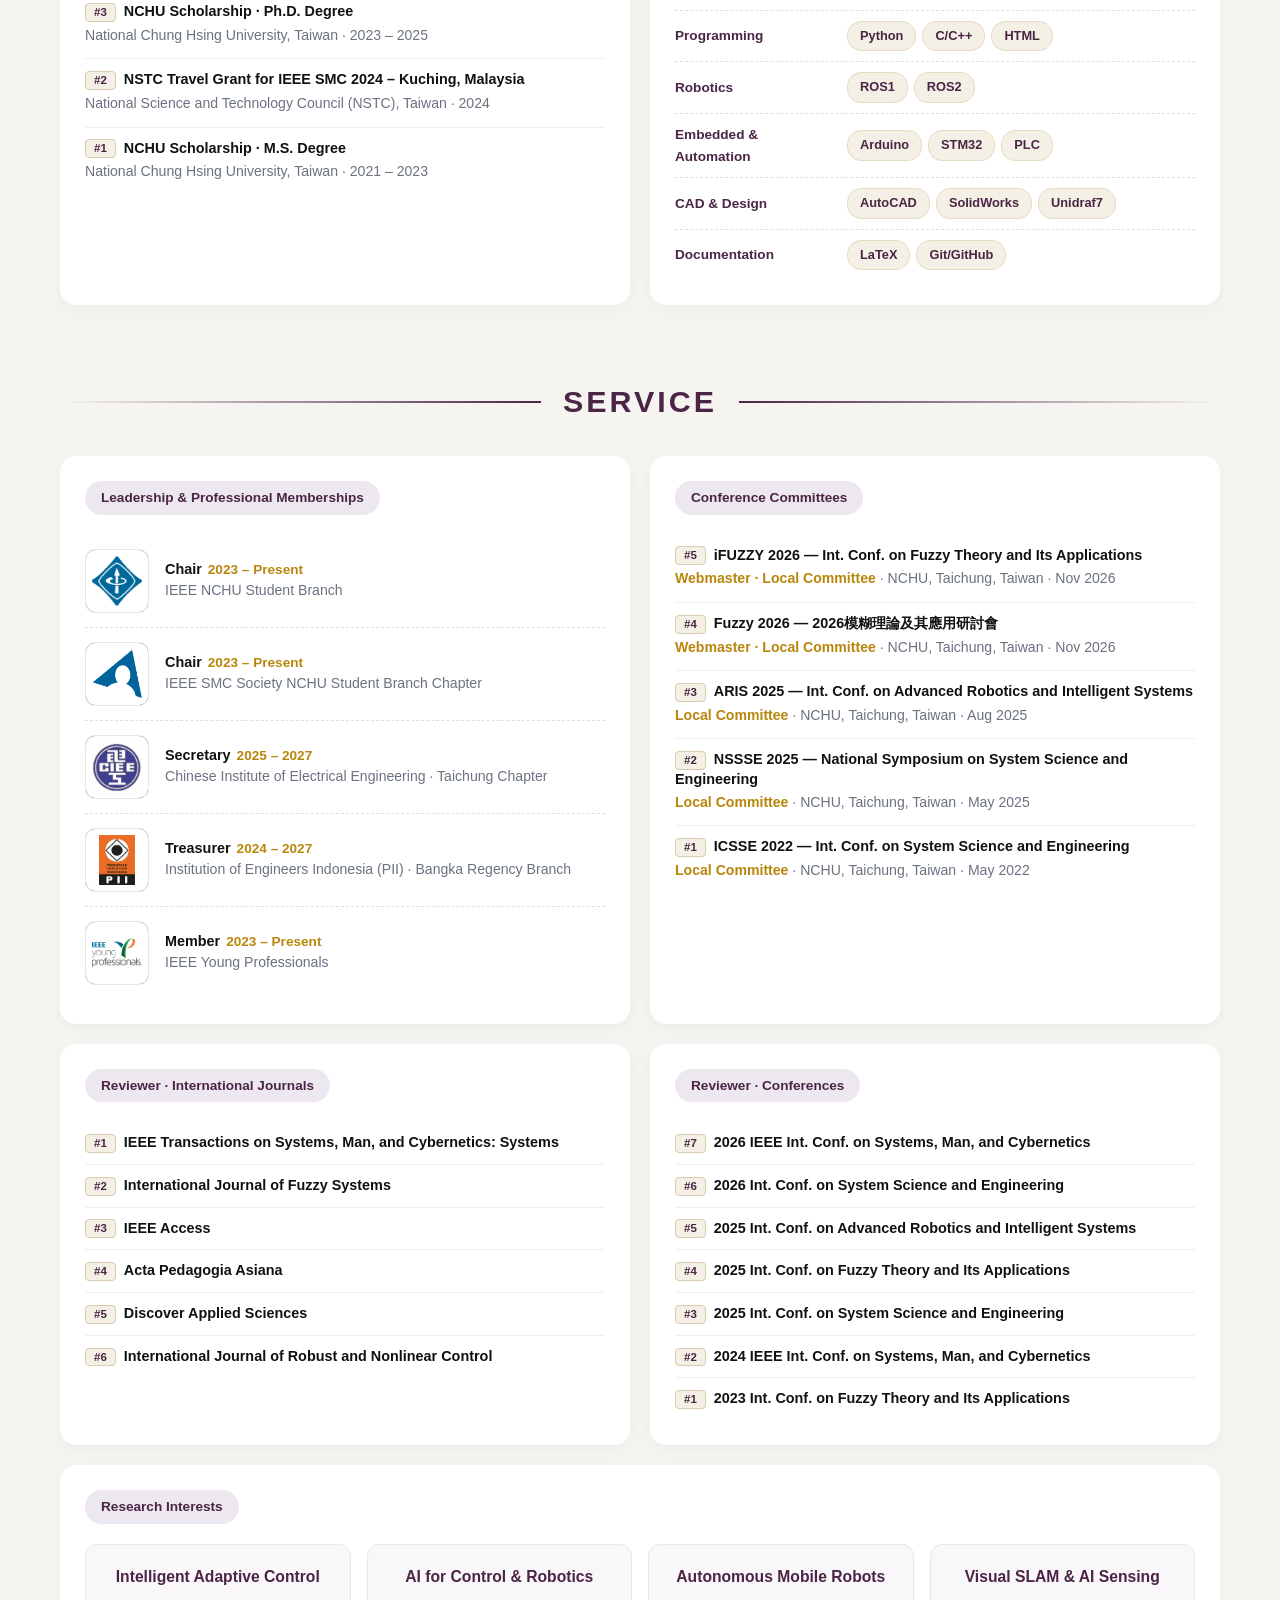
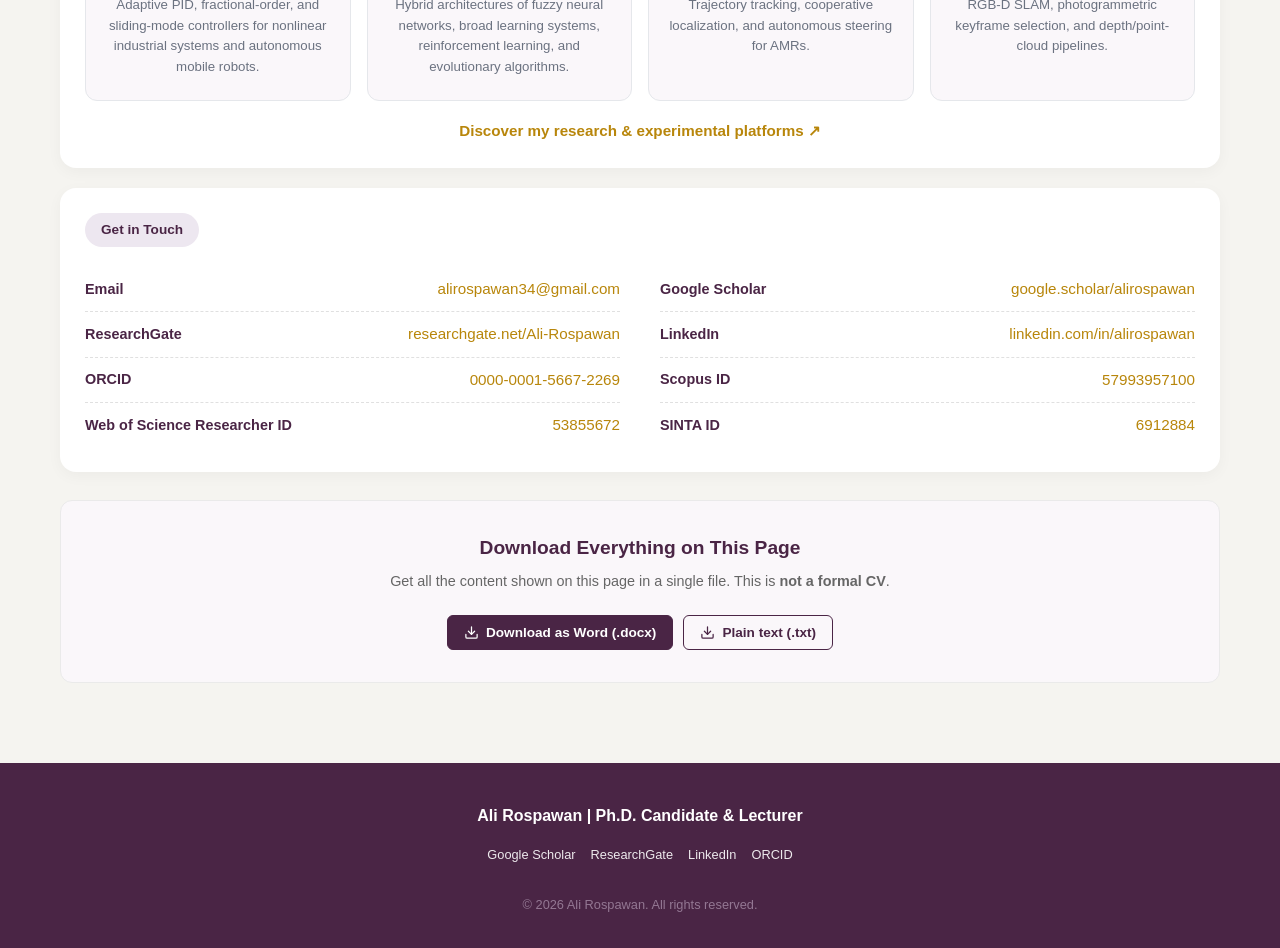
==== commit 7ebd0af9: "Update profile statistics and last updated date" ====
--- a/index.html
+++ b/index.html
@@ -531,8 +531,8 @@
                     <a href="https://www.scopus.com/authid/detail.uri?authorId=57993957100" target="_blank" rel="noopener" class="profile-card scopus">
                         <div class="profile-platform">Scopus</div>
                         <div class="profile-stats">
-                            <div class="profile-stat"><span class="num">12</span><span class="label">Documents</span></div>
-                            <div class="profile-stat"><span class="num">49</span><span class="label">Citations</span></div>
+                            <div class="profile-stat"><span class="num">14</span><span class="label">Documents</span></div>
+                            <div class="profile-stat"><span class="num">57</span><span class="label">Citations</span></div>
                             <div class="profile-stat"><span class="num">5</span><span class="label">h-index</span></div>
                         </div>
                         <div class="profile-link">View on Scopus ➜</div>
@@ -540,23 +540,23 @@
                     <a href="https://www.webofscience.com/wos/author/record/53855672" target="_blank" rel="noopener" class="profile-card wos">
                         <div class="profile-platform">Web of Science</div>
                         <div class="profile-stats">
-                            <div class="profile-stat"><span class="num">14</span><span class="label">Documents</span></div>
-                            <div class="profile-stat"><span class="num">30</span><span class="label">Citations</span></div>
-                            <div class="profile-stat"><span class="num">33</span><span class="label">Verified Reviews</span></div>
+                            <div class="profile-stat"><span class="num">17</span><span class="label">Documents</span></div>
+                            <div class="profile-stat"><span class="num">36</span><span class="label">Citations</span></div>
+                            <div class="profile-stat"><span class="num">34</span><span class="label">Verified Reviews</span></div>
                         </div>
                         <div class="profile-link">View on Web of Science ➜</div>
                     </a>
                     <a href="https://scholar.google.com/citations?user=oFUWGWoAAAAJ" target="_blank" rel="noopener" class="profile-card scholar">
                         <div class="profile-platform">Google Scholar</div>
                         <div class="profile-stats">
-                            <div class="profile-stat"><span class="num">113</span><span class="label">Citations</span></div>
+                            <div class="profile-stat"><span class="num">133</span><span class="label">Citations</span></div>
                             <div class="profile-stat"><span class="num">7</span><span class="label">h-index</span></div>
-                            <div class="profile-stat"><span class="num">4</span><span class="label">i10-index</span></div>
+                            <div class="profile-stat"><span class="num">5</span><span class="label">i10-index</span></div>
                         </div>
                         <div class="profile-link">View on Google Scholar ➜</div>
                     </a>
                 </div>
-                <p class="profiles-note">Stats last updated: August 2026</p>
+                <p class="profiles-note">Stats last updated: October 2026</p>
             </div>
         </section>
 
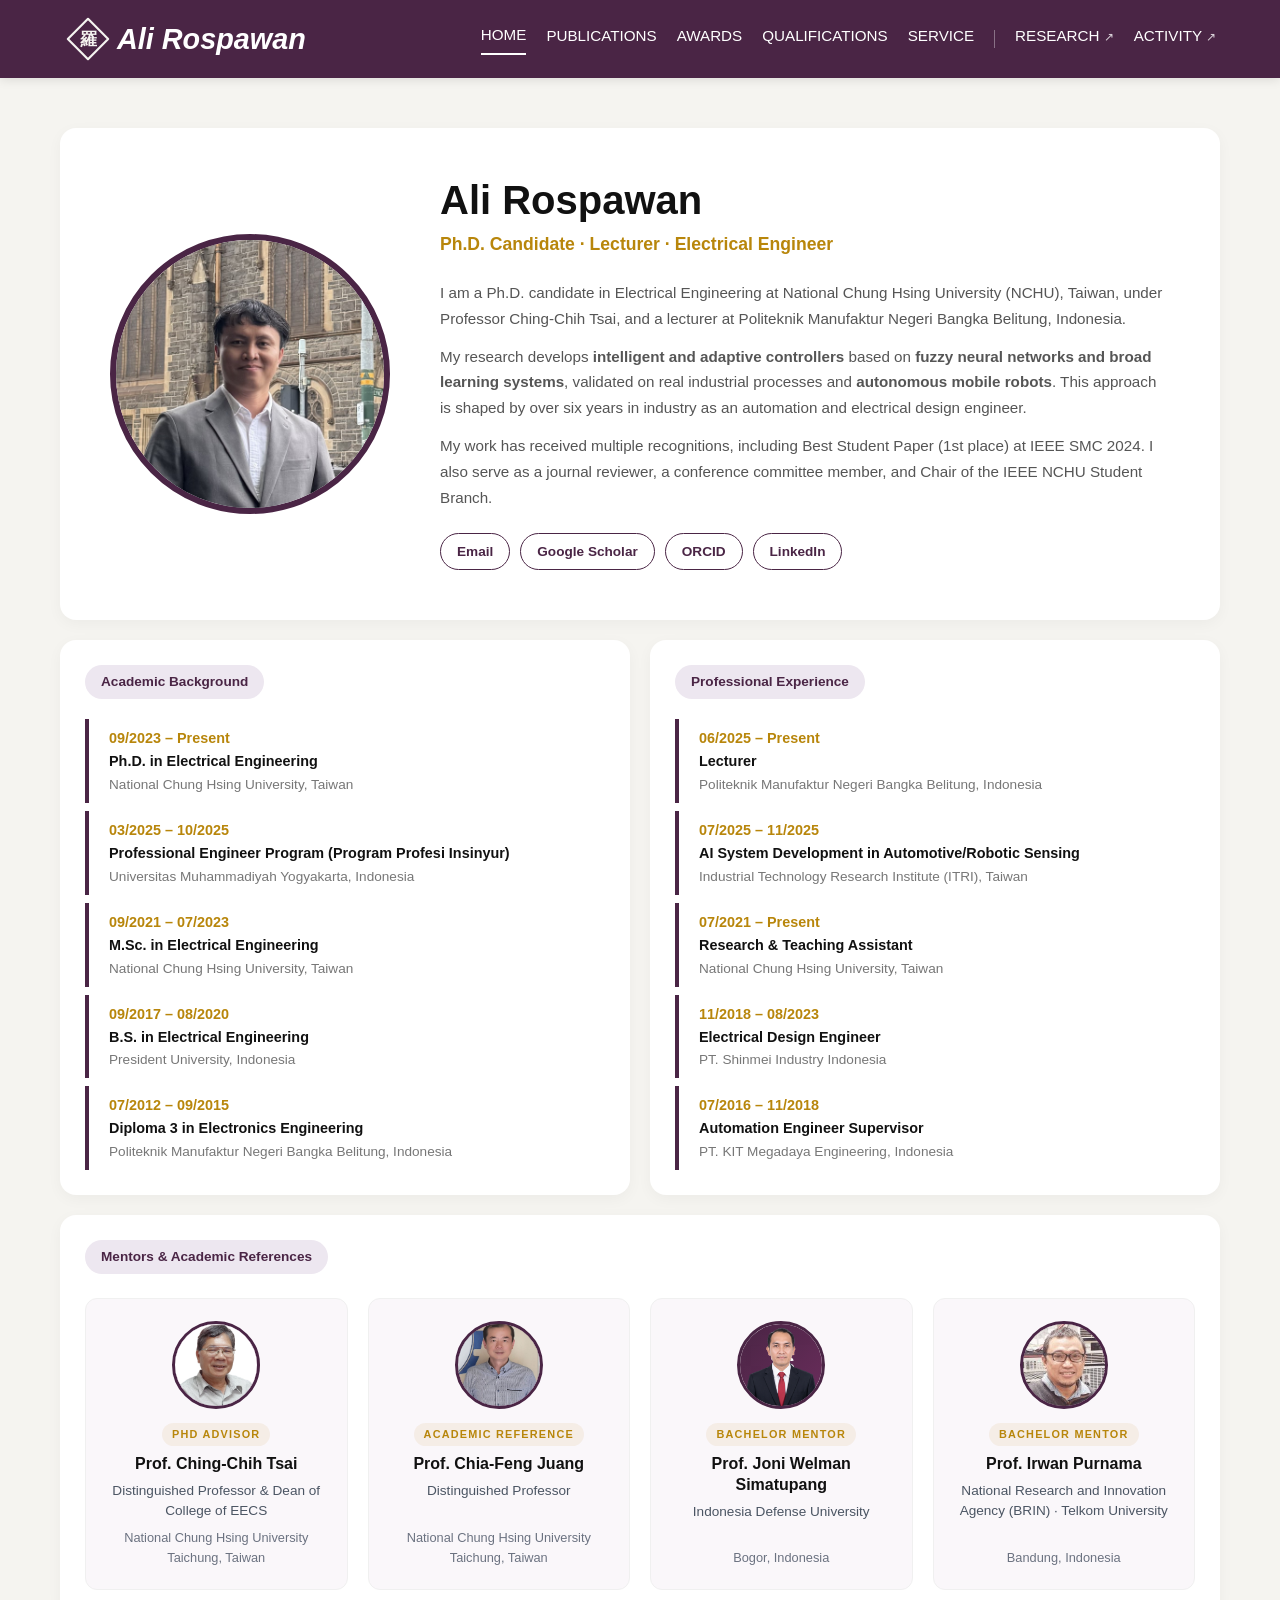
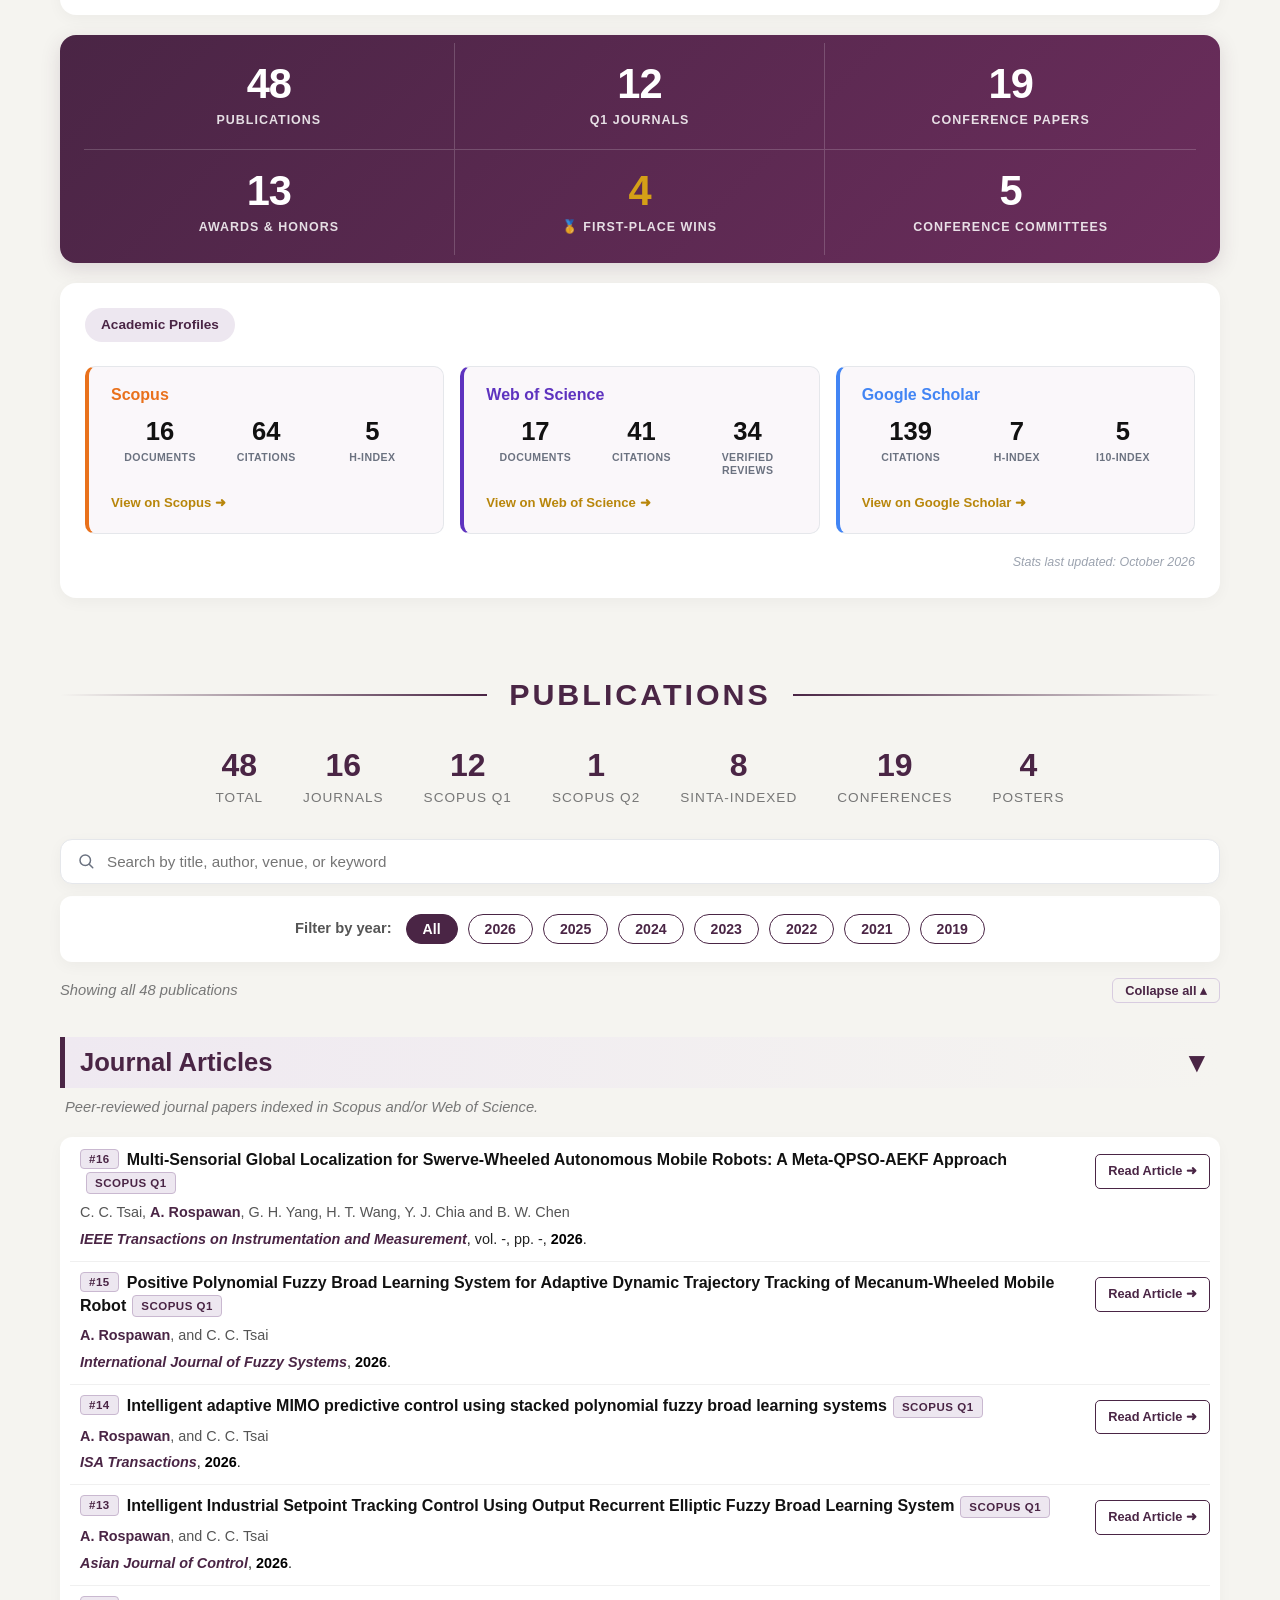
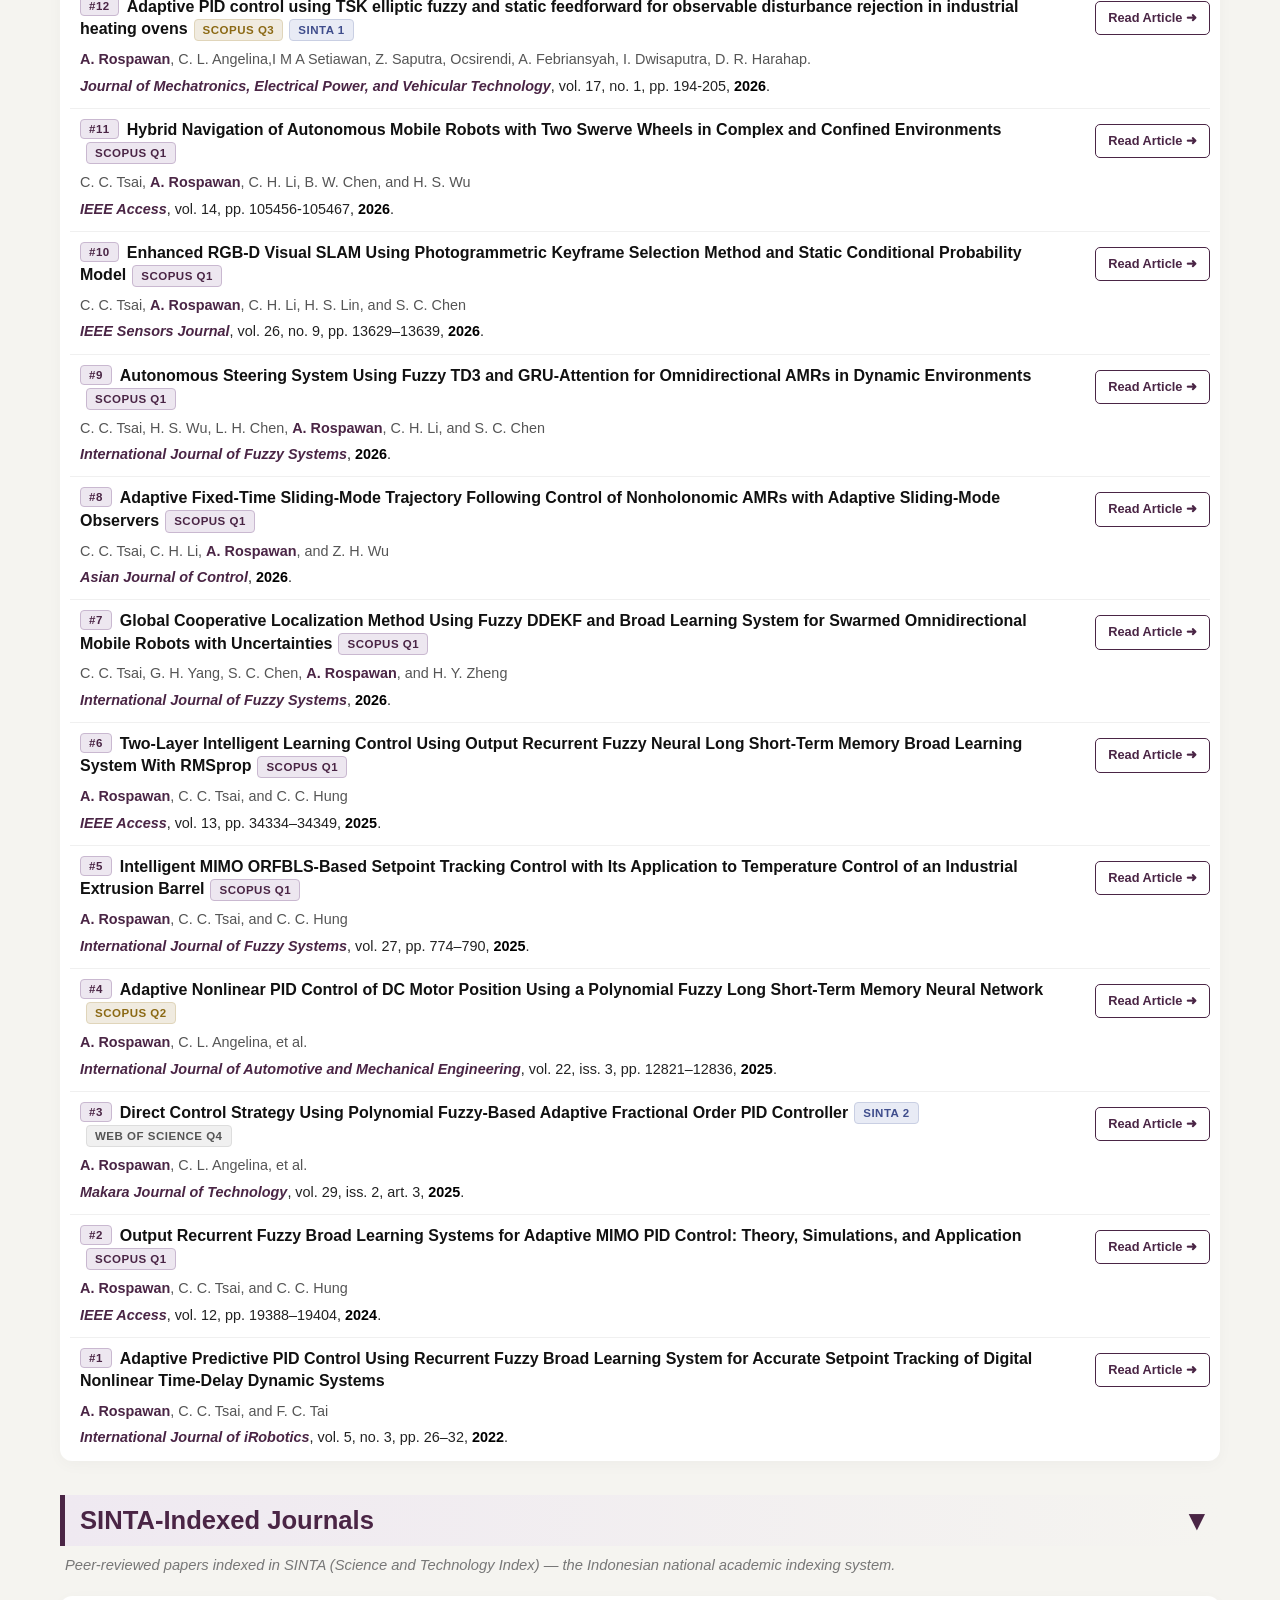
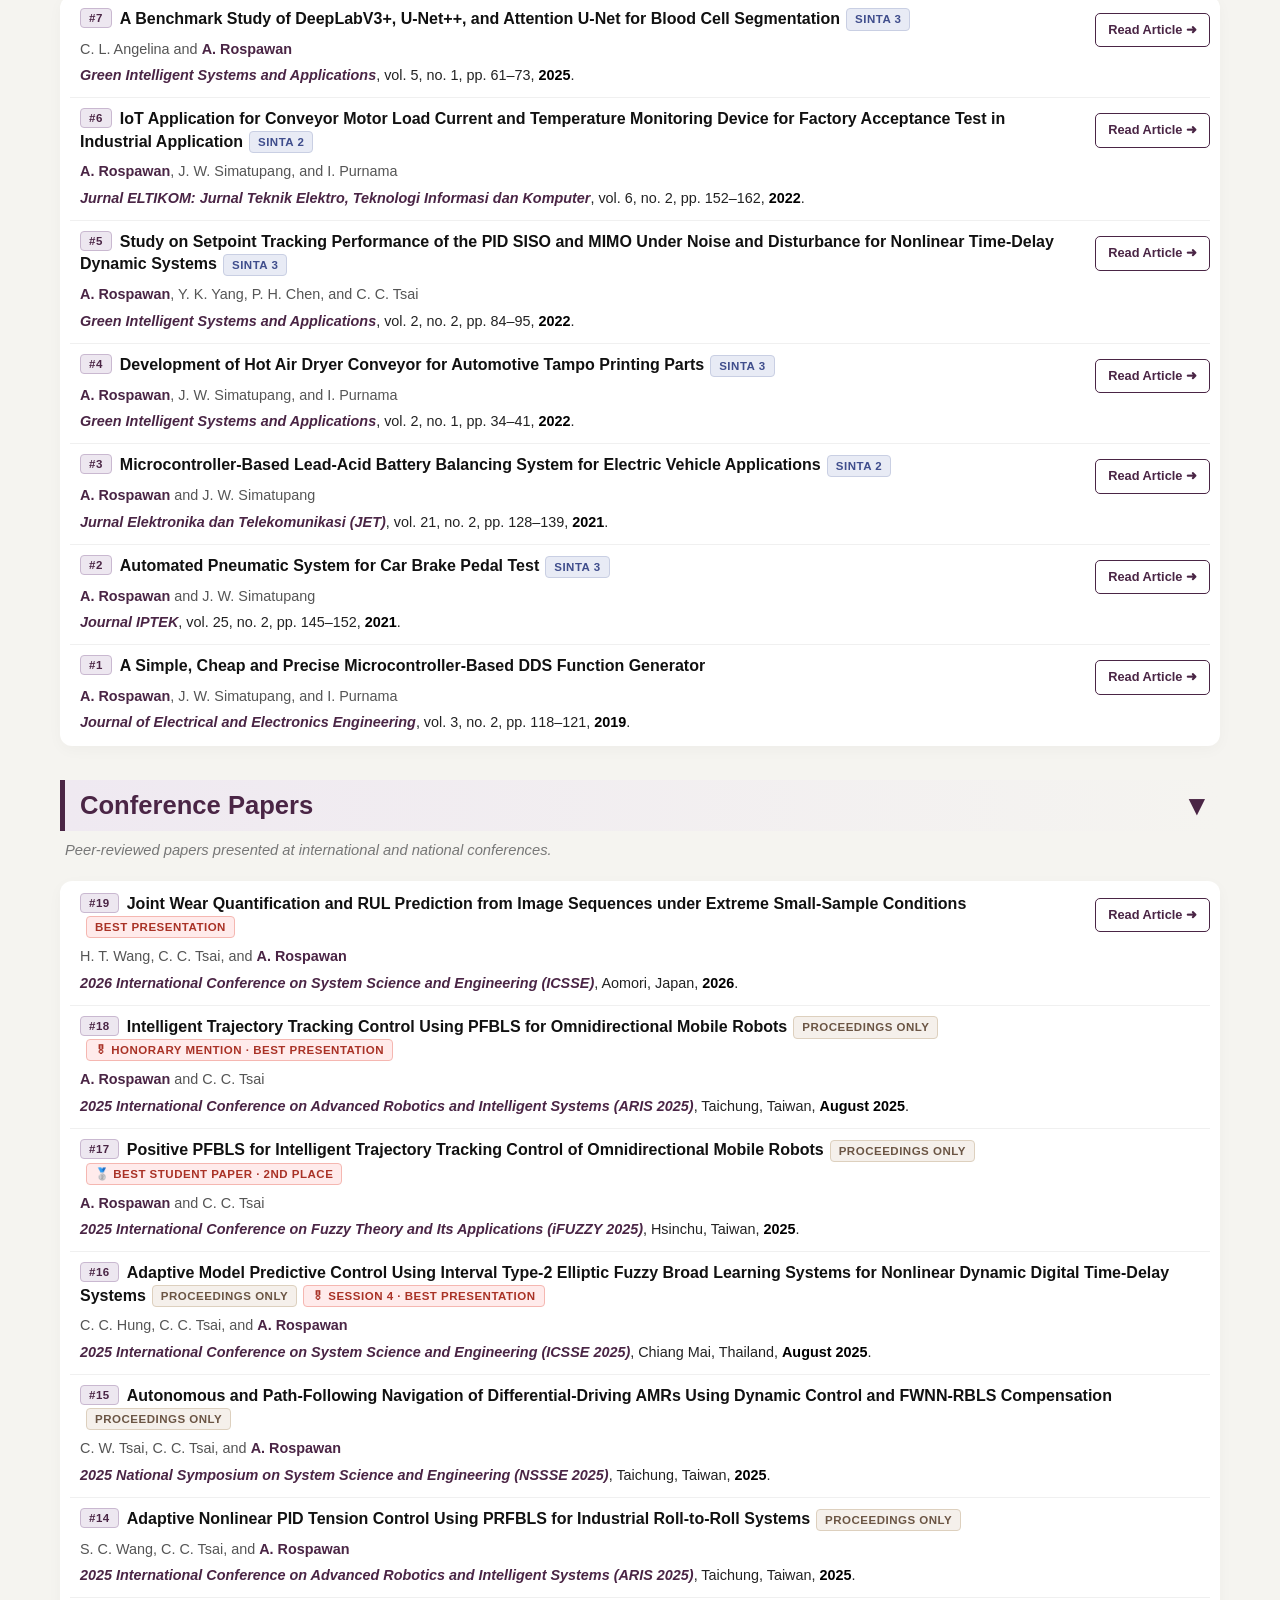
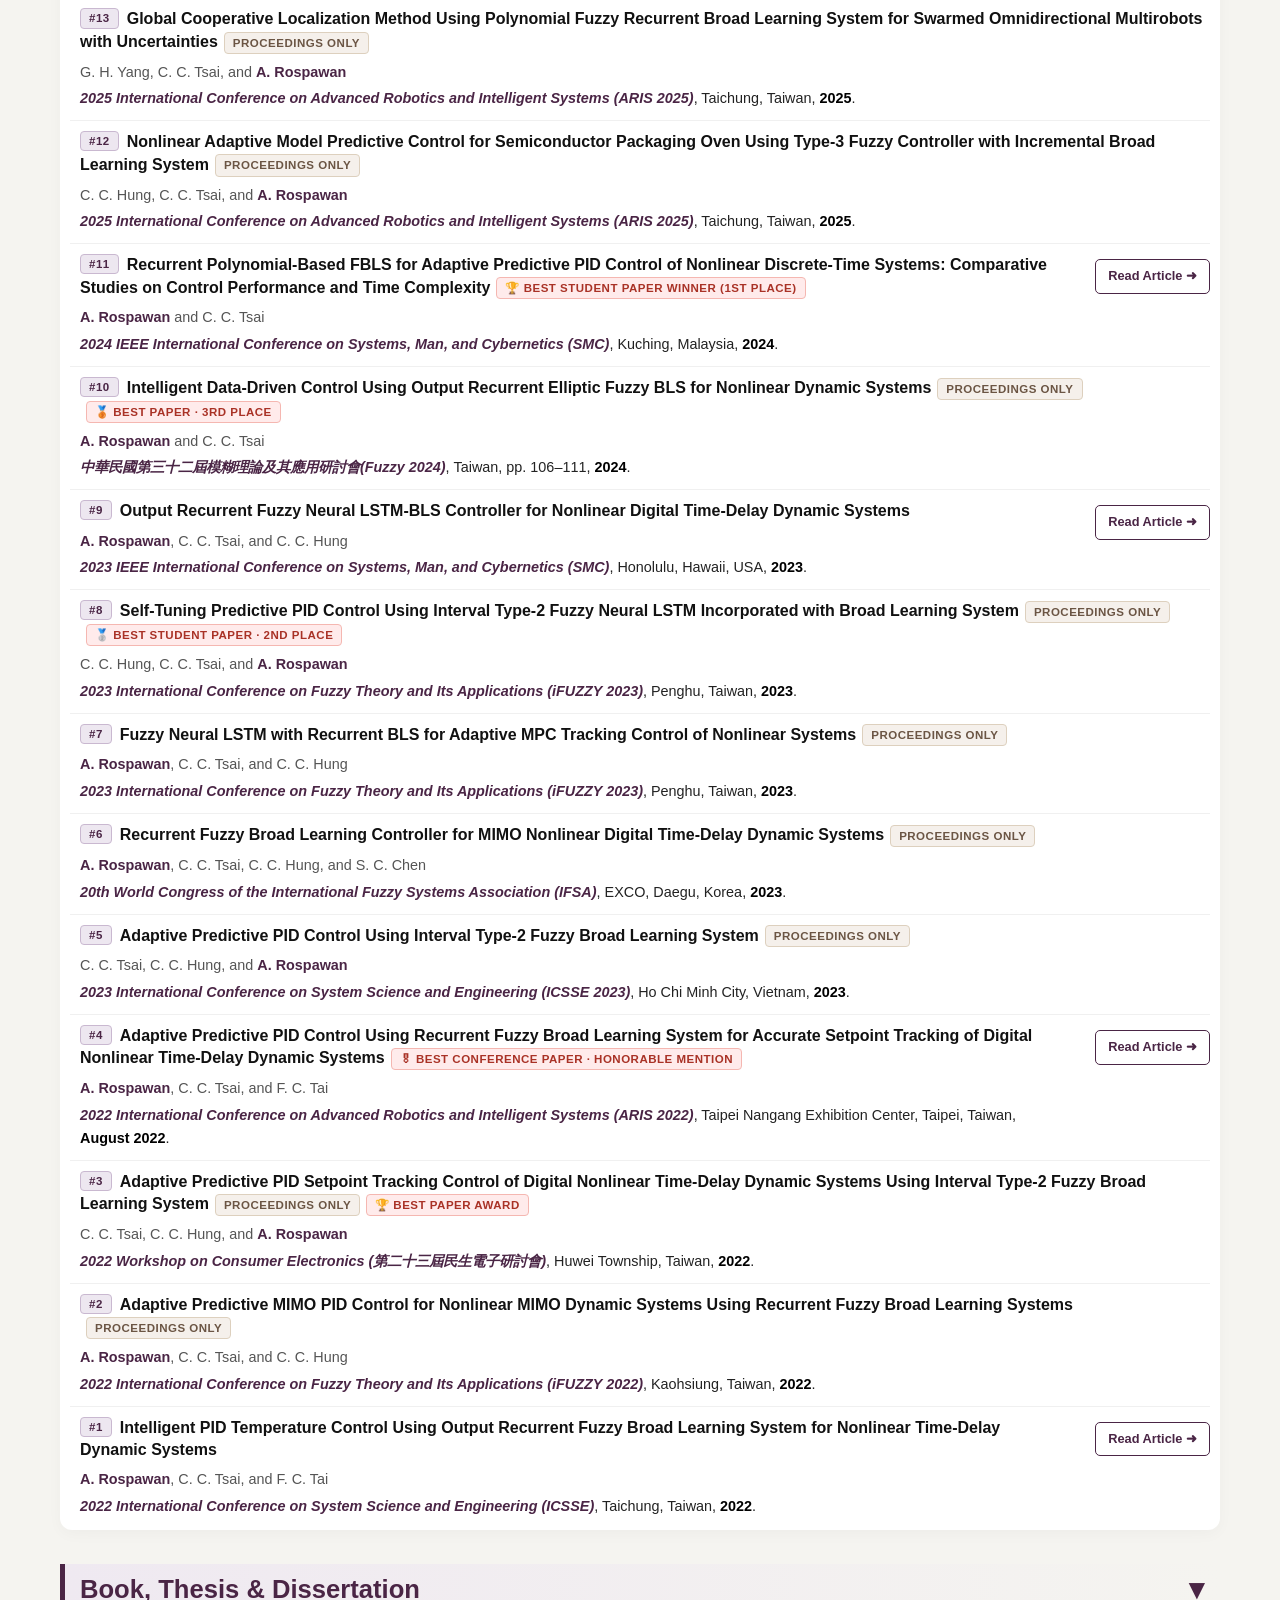
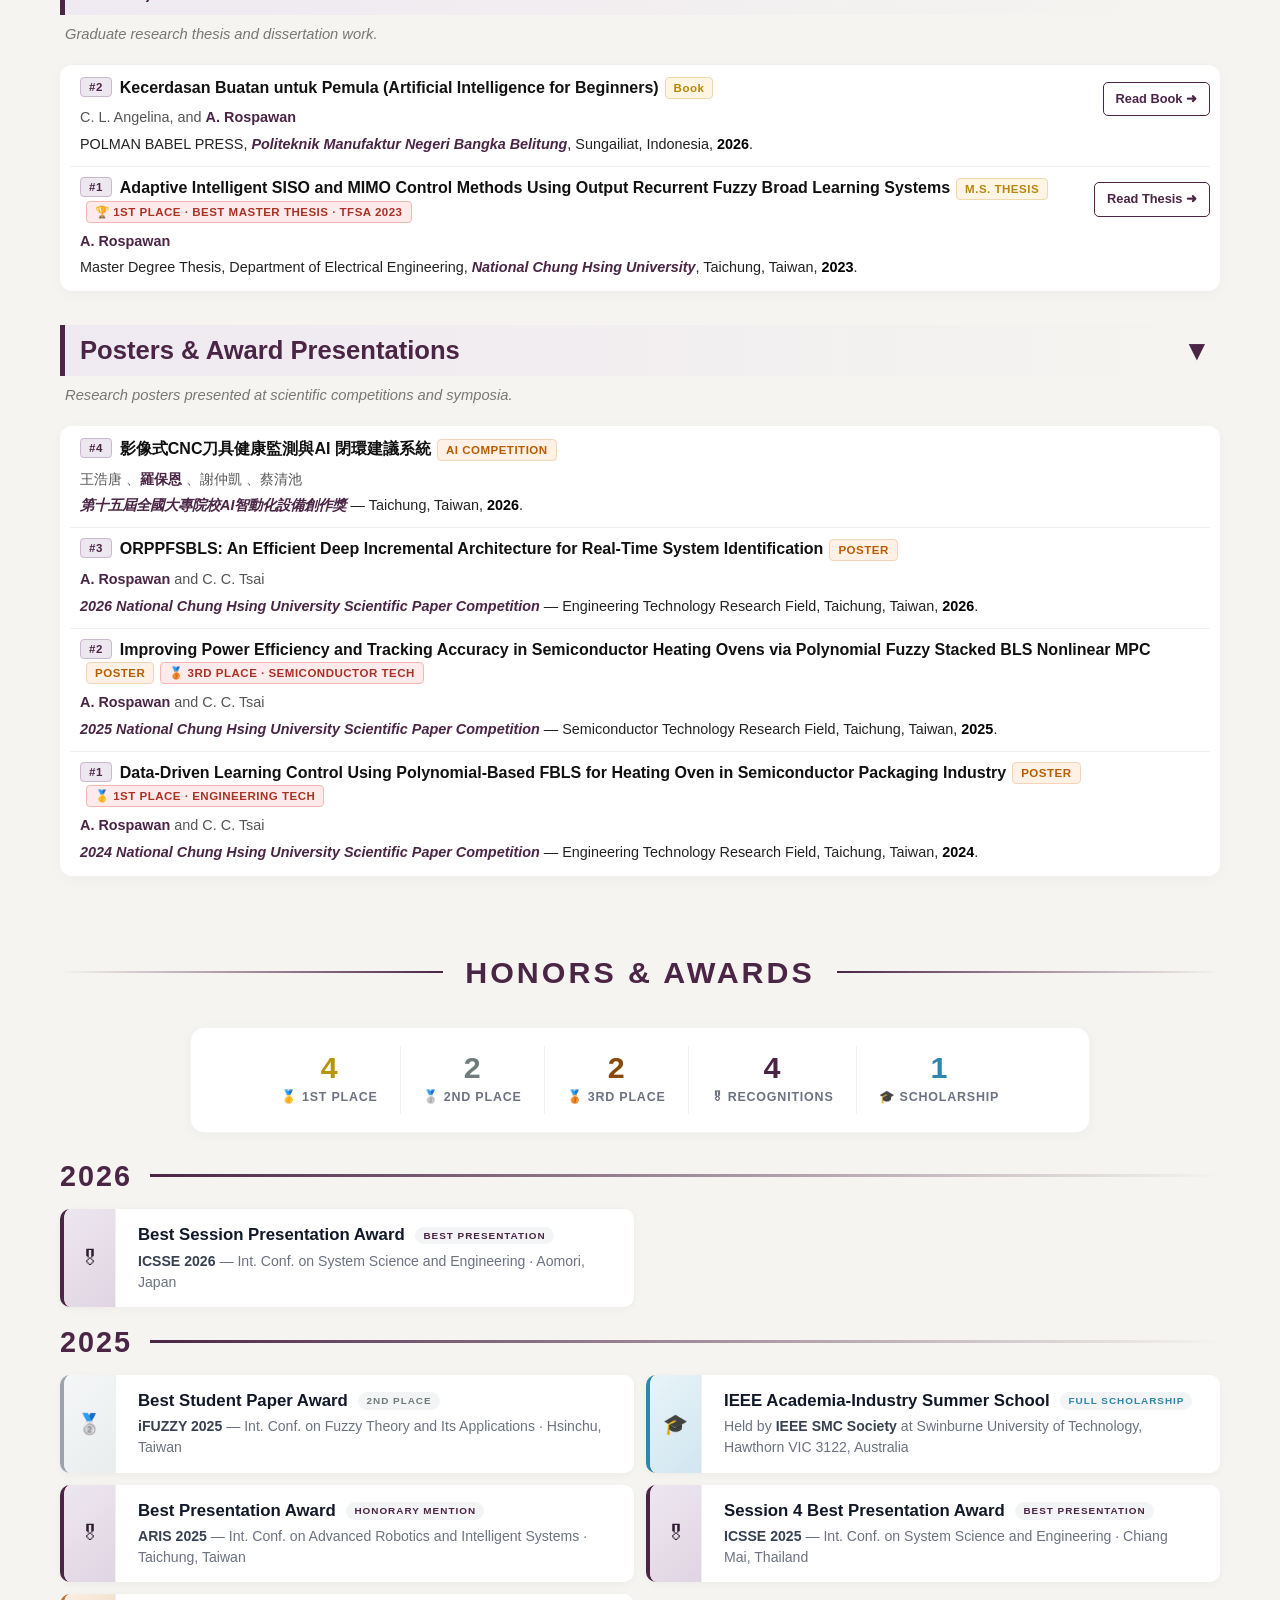
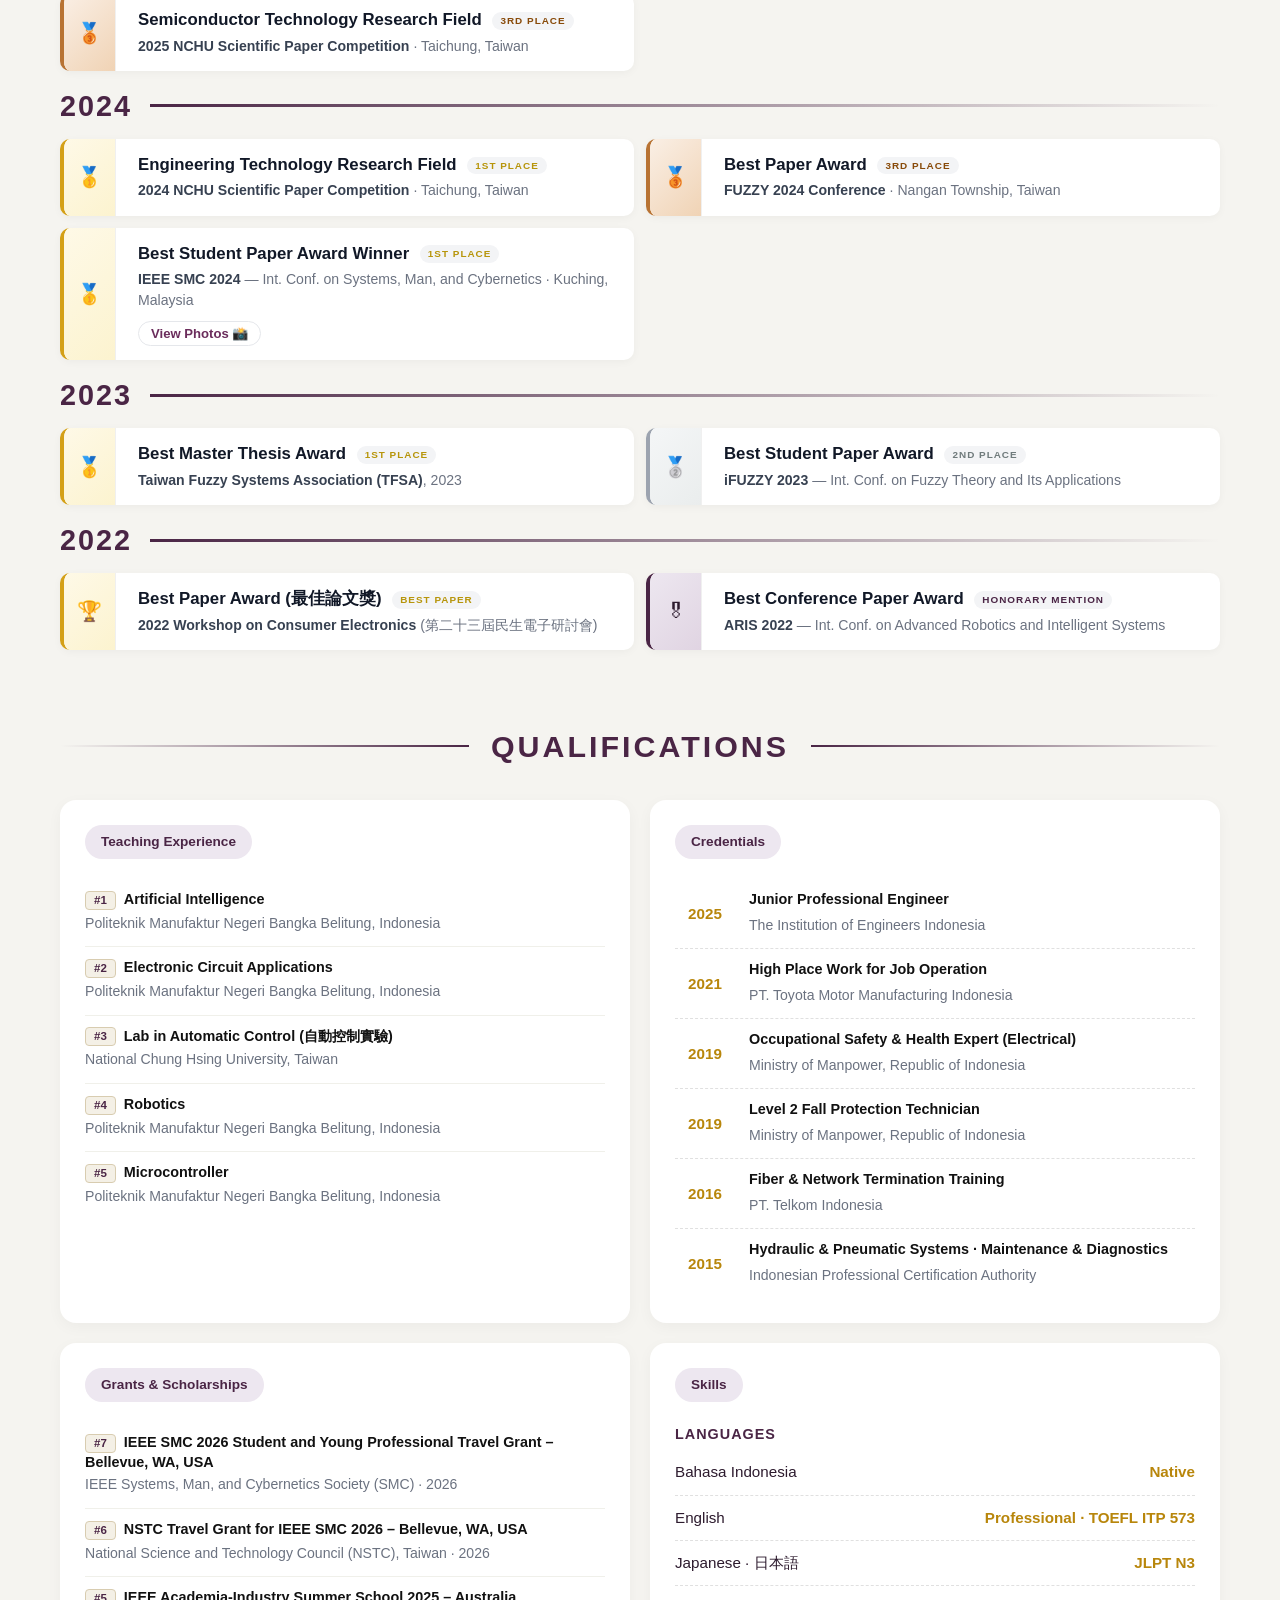
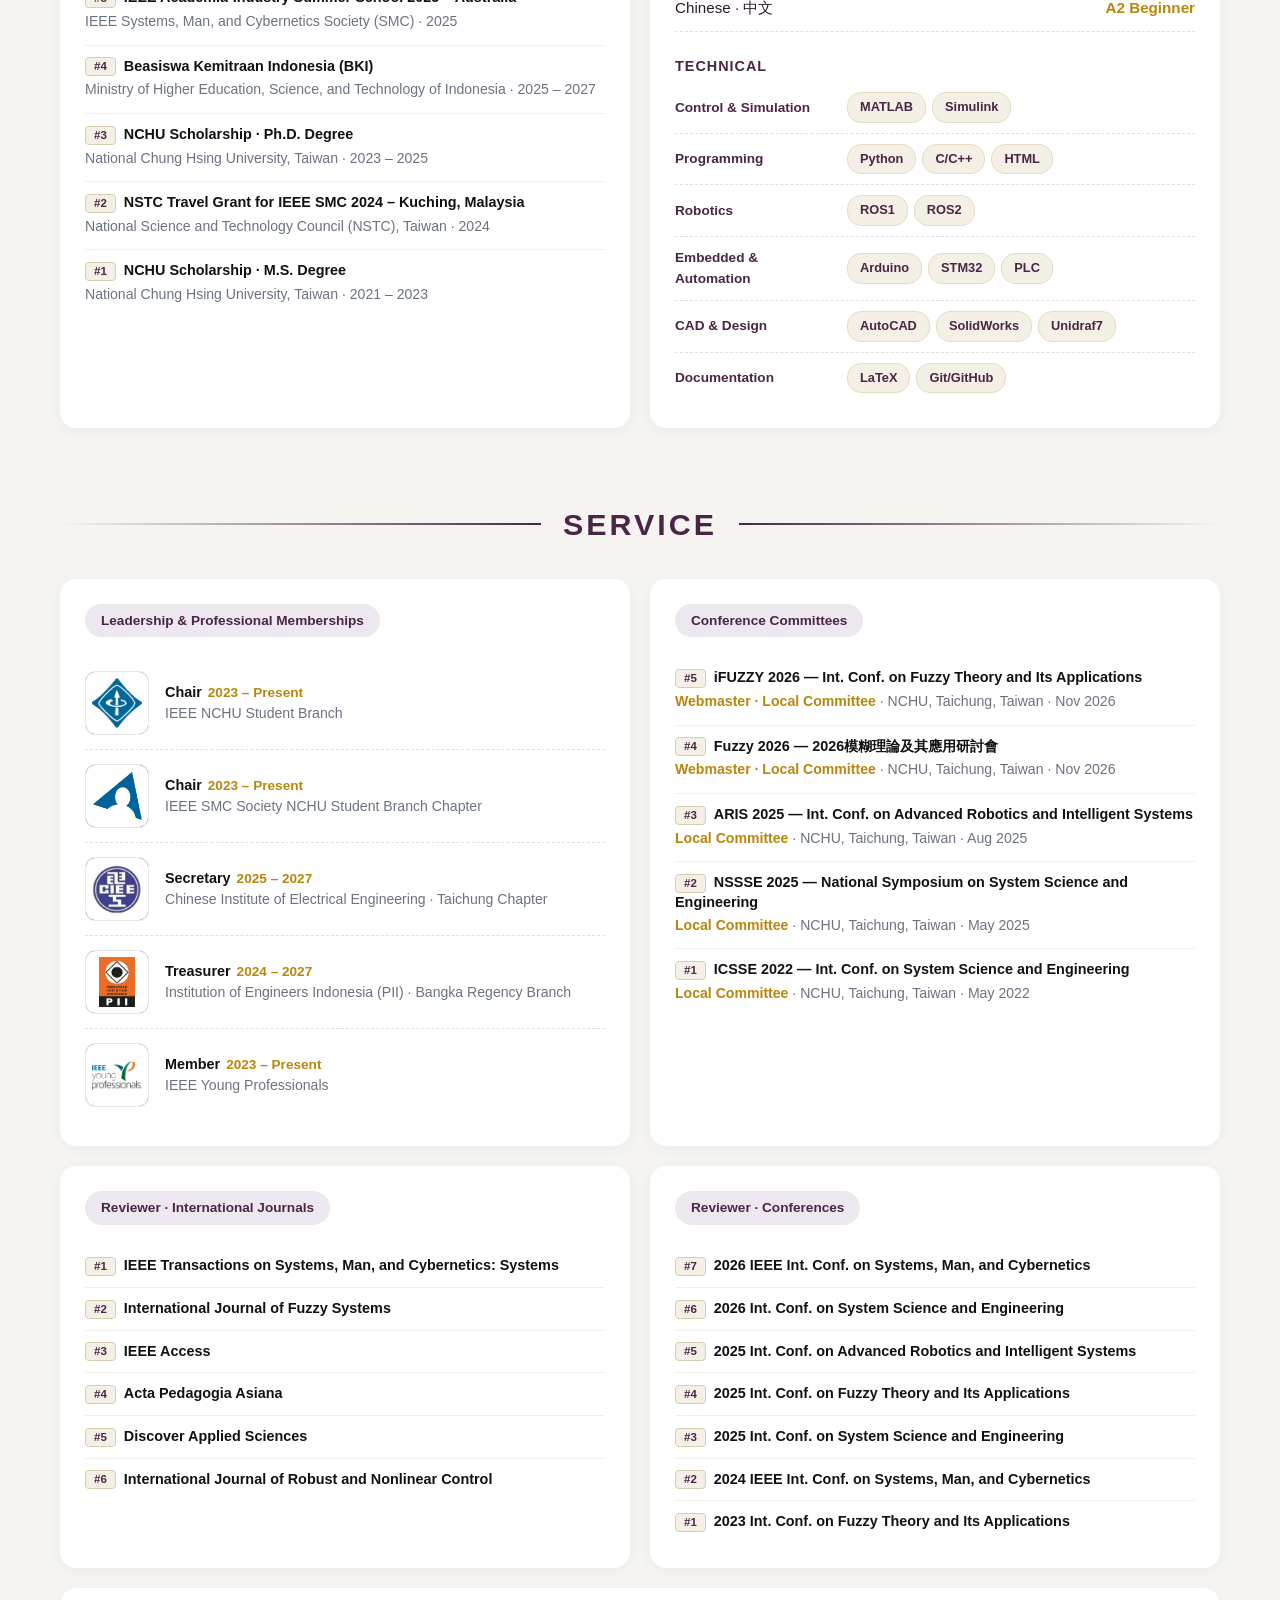
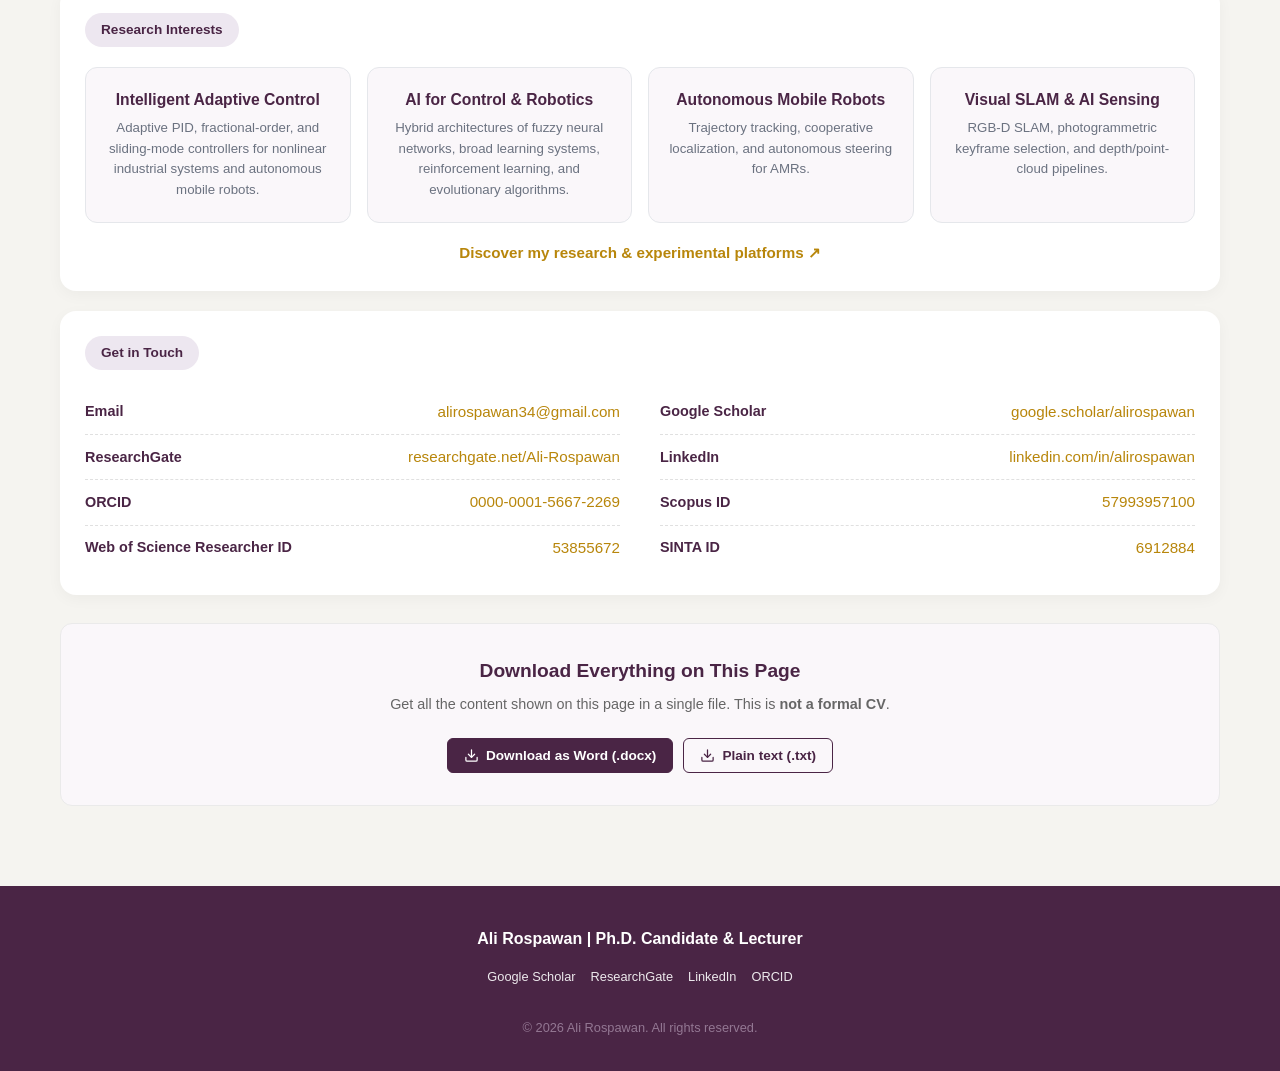
==== commit 54d8bc73: "Add new publication for 2026 on localization methods Added a new publication entry for a 2026 paper " ====
--- a/index.html
+++ b/index.html
@@ -531,8 +531,8 @@
                     <a href="https://www.scopus.com/authid/detail.uri?authorId=57993957100" target="_blank" rel="noopener" class="profile-card scopus">
                         <div class="profile-platform">Scopus</div>
                         <div class="profile-stats">
-                            <div class="profile-stat"><span class="num">14</span><span class="label">Documents</span></div>
-                            <div class="profile-stat"><span class="num">57</span><span class="label">Citations</span></div>
+                            <div class="profile-stat"><span class="num">16</span><span class="label">Documents</span></div>
+                            <div class="profile-stat"><span class="num">64</span><span class="label">Citations</span></div>
                             <div class="profile-stat"><span class="num">5</span><span class="label">h-index</span></div>
                         </div>
                         <div class="profile-link">View on Scopus ➜</div>
@@ -541,7 +541,7 @@
                         <div class="profile-platform">Web of Science</div>
                         <div class="profile-stats">
                             <div class="profile-stat"><span class="num">17</span><span class="label">Documents</span></div>
-                            <div class="profile-stat"><span class="num">36</span><span class="label">Citations</span></div>
+                            <div class="profile-stat"><span class="num">41</span><span class="label">Citations</span></div>
                             <div class="profile-stat"><span class="num">34</span><span class="label">Verified Reviews</span></div>
                         </div>
                         <div class="profile-link">View on Web of Science ➜</div>
@@ -549,7 +549,7 @@
                     <a href="https://scholar.google.com/citations?user=oFUWGWoAAAAJ" target="_blank" rel="noopener" class="profile-card scholar">
                         <div class="profile-platform">Google Scholar</div>
                         <div class="profile-stats">
-                            <div class="profile-stat"><span class="num">133</span><span class="label">Citations</span></div>
+                            <div class="profile-stat"><span class="num">139</span><span class="label">Citations</span></div>
                             <div class="profile-stat"><span class="num">7</span><span class="label">h-index</span></div>
                             <div class="profile-stat"><span class="num">5</span><span class="label">i10-index</span></div>
                         </div>
@@ -599,6 +599,15 @@
             <div class="pub-list">
 
                 <!-- ===== 2026 ===== -->
+				<div class="pub-item">
+                    <div class="pub-content">
+                        <div class="pub-title">Multi-Sensorial Global Localization for Swerve-Wheeled Autonomous Mobile Robots: A Meta-QPSO-AEKF Approach<span class="badge badge-q1">SCOPUS Q1</span></div>
+                        <div class="pub-authors">C. C. Tsai, <span class="pi-name">A. Rospawan</span>, G. H. Yang, H. T. Wang, Y. J. Chia and B. W. Chen</div>
+                        <div class="pub-venue"><span class="journal-name">IEEE Transactions on Instrumentation and Measurement</span>, vol. -, pp. -, <span class="pub-year">2026</span>.</div>
+                    </div>
+                    <div class="pub-actions"><a href="https://doi.org/10.1109/TIM.2026.3750510" target="_blank" rel="noopener" class="btn-read">Read Article ➜</a></div>
+                </div>
+				
                 <div class="pub-item">
                     <div class="pub-content">
                         <div class="pub-title">Positive Polynomial Fuzzy Broad Learning System for Adaptive Dynamic Trajectory Tracking of Mecanum-Wheeled Mobile Robot<span class="badge badge-q1">SCOPUS Q1</span></div>
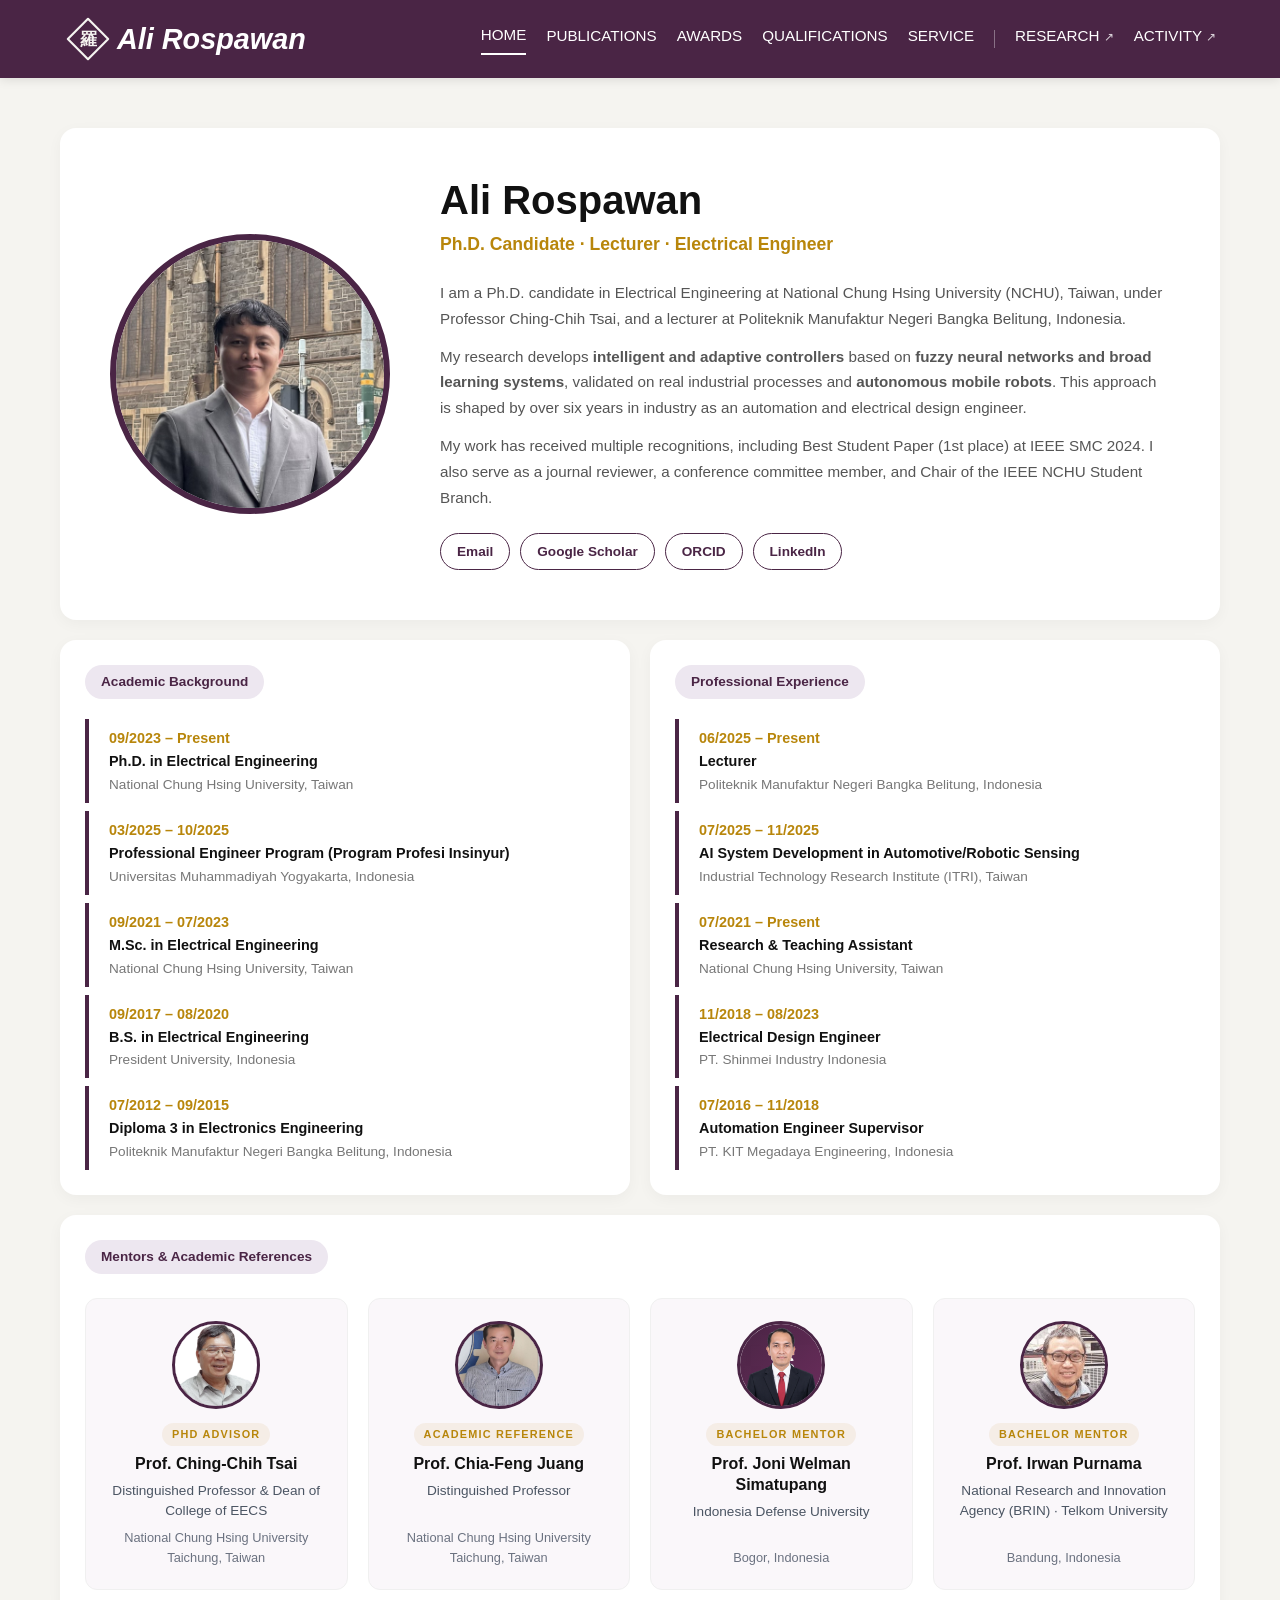
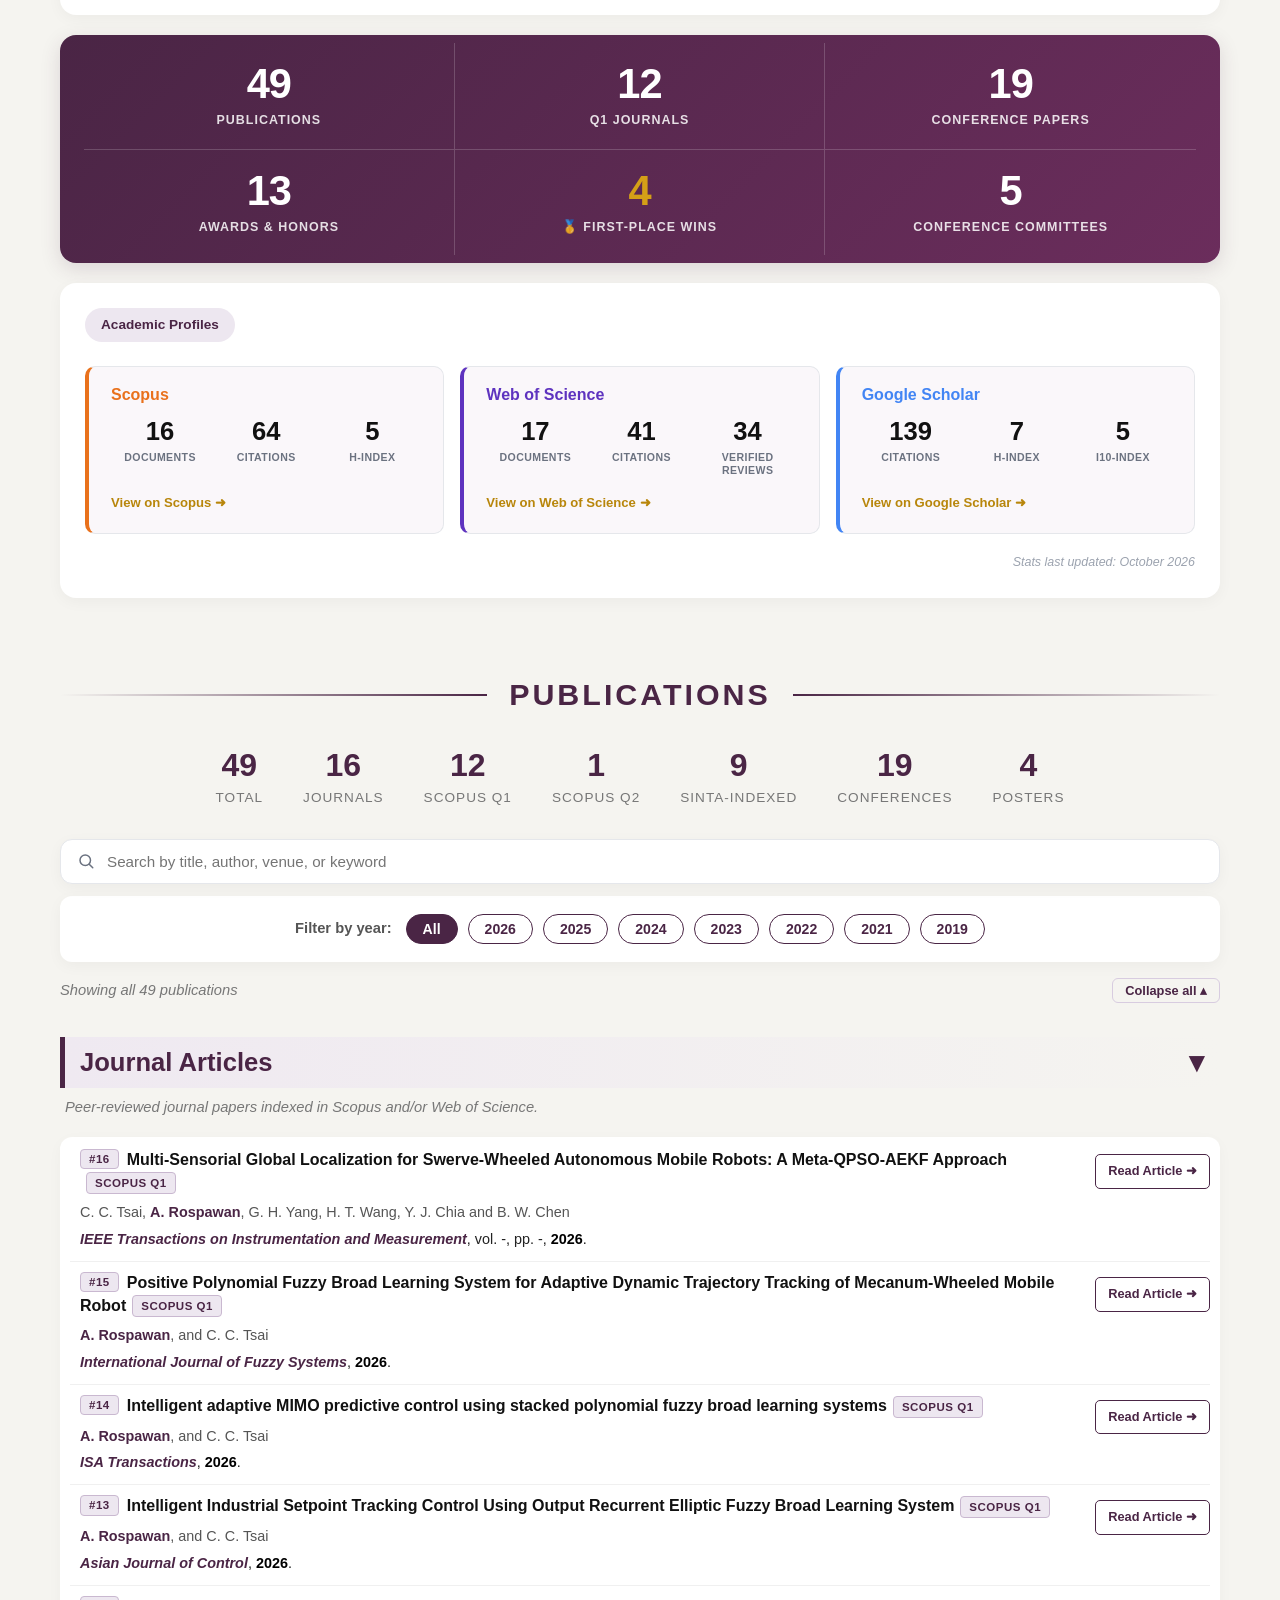
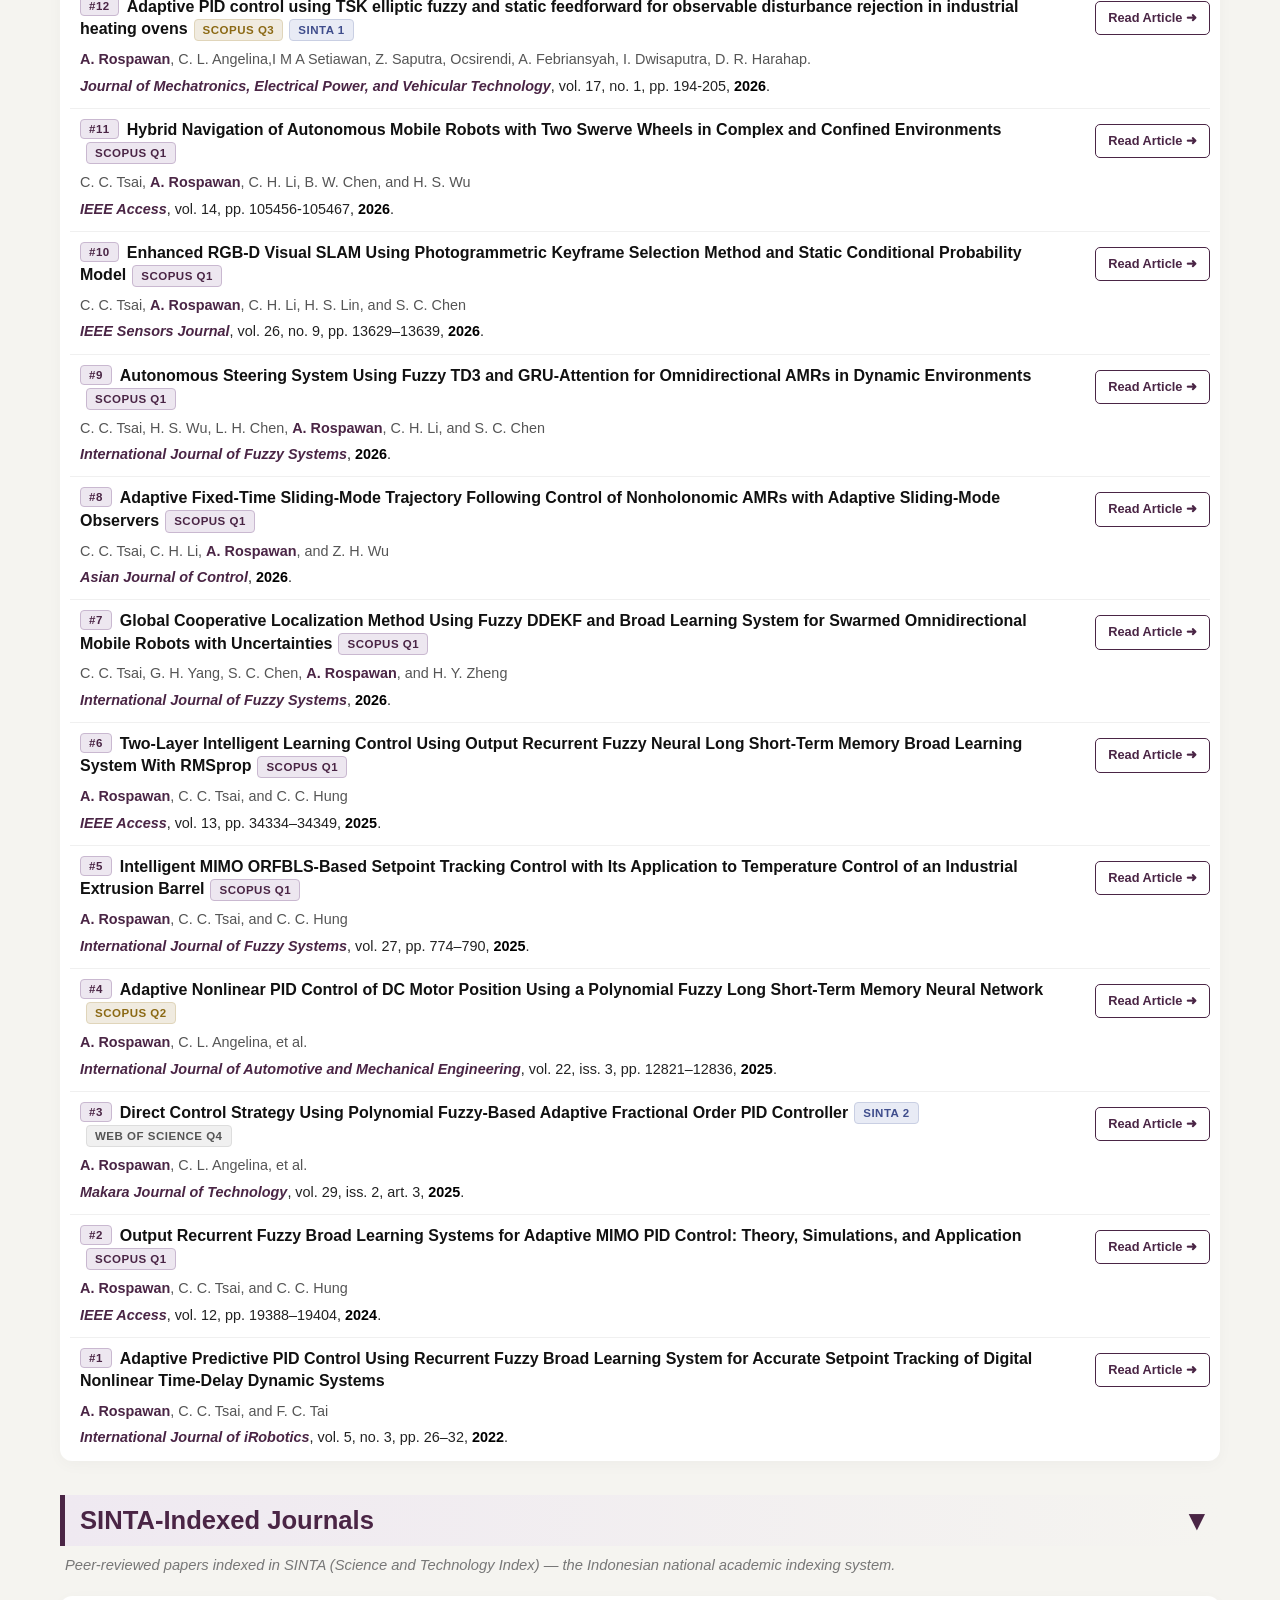
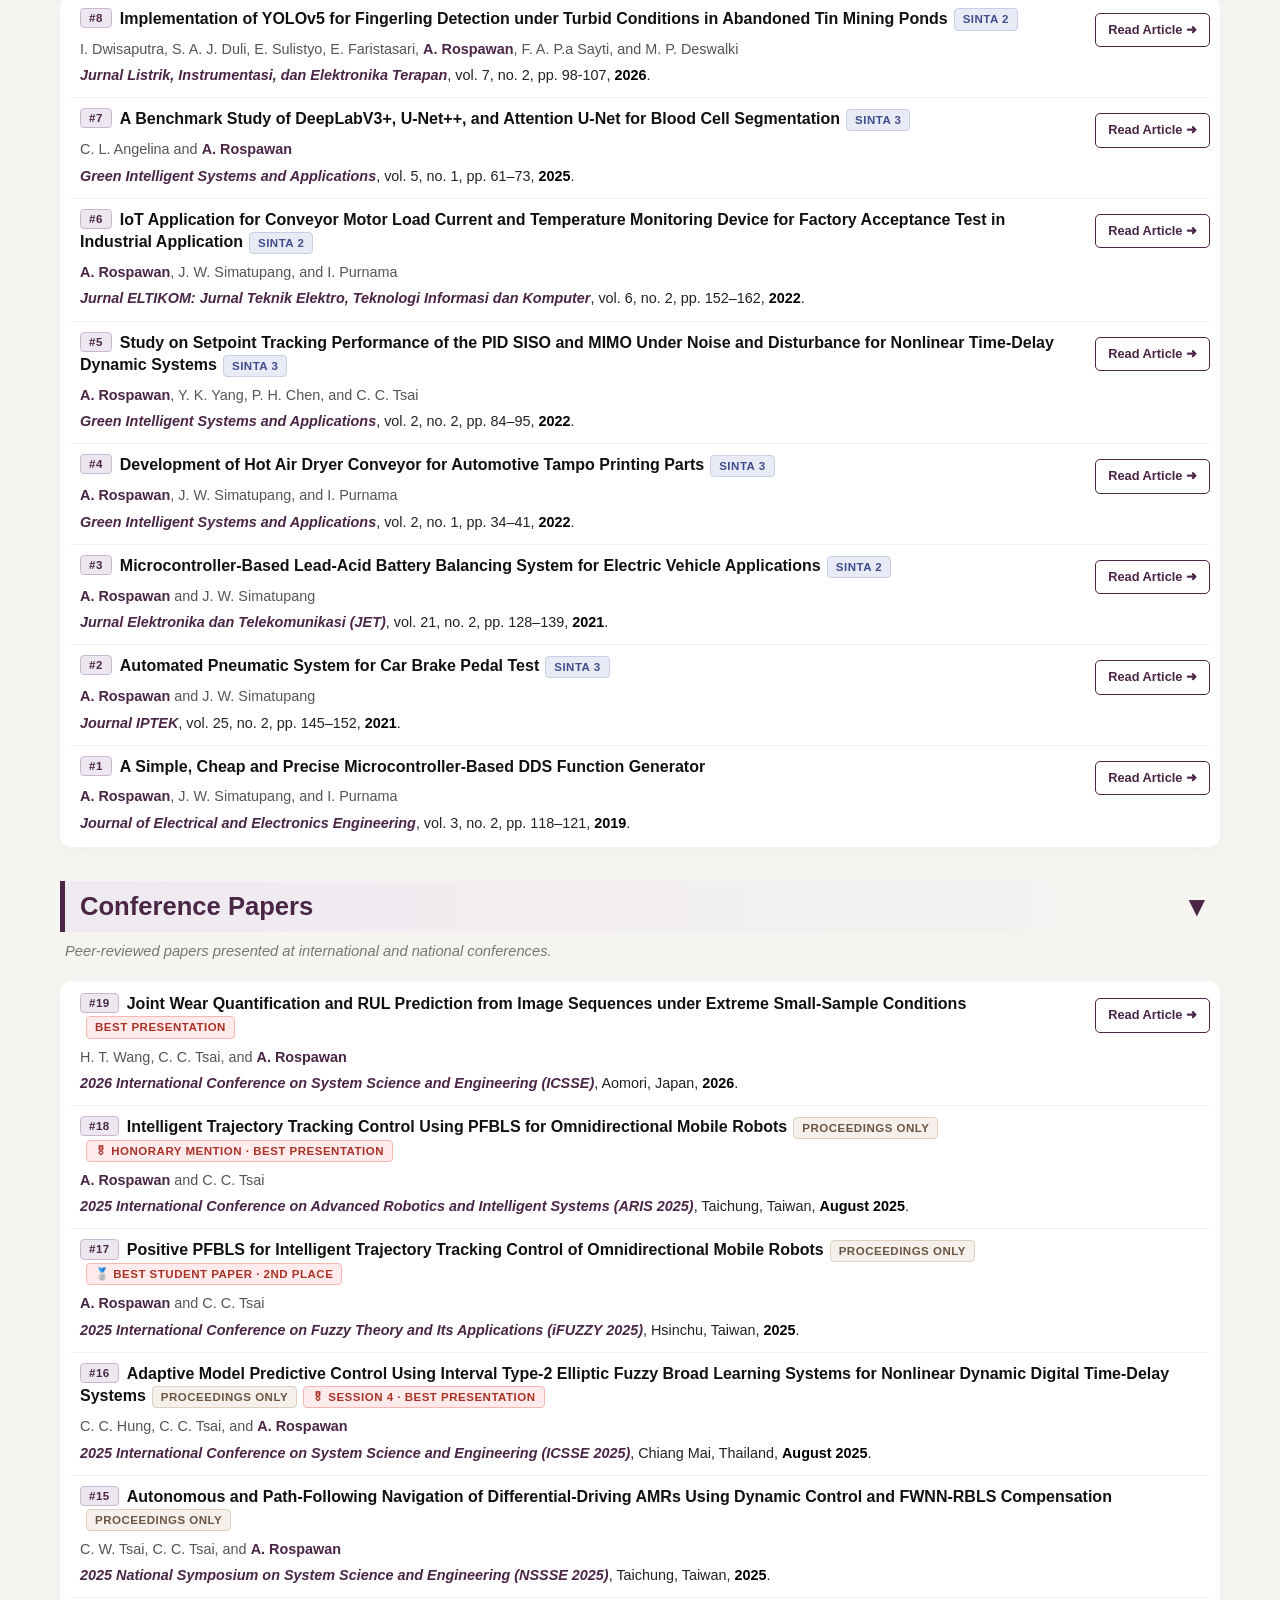
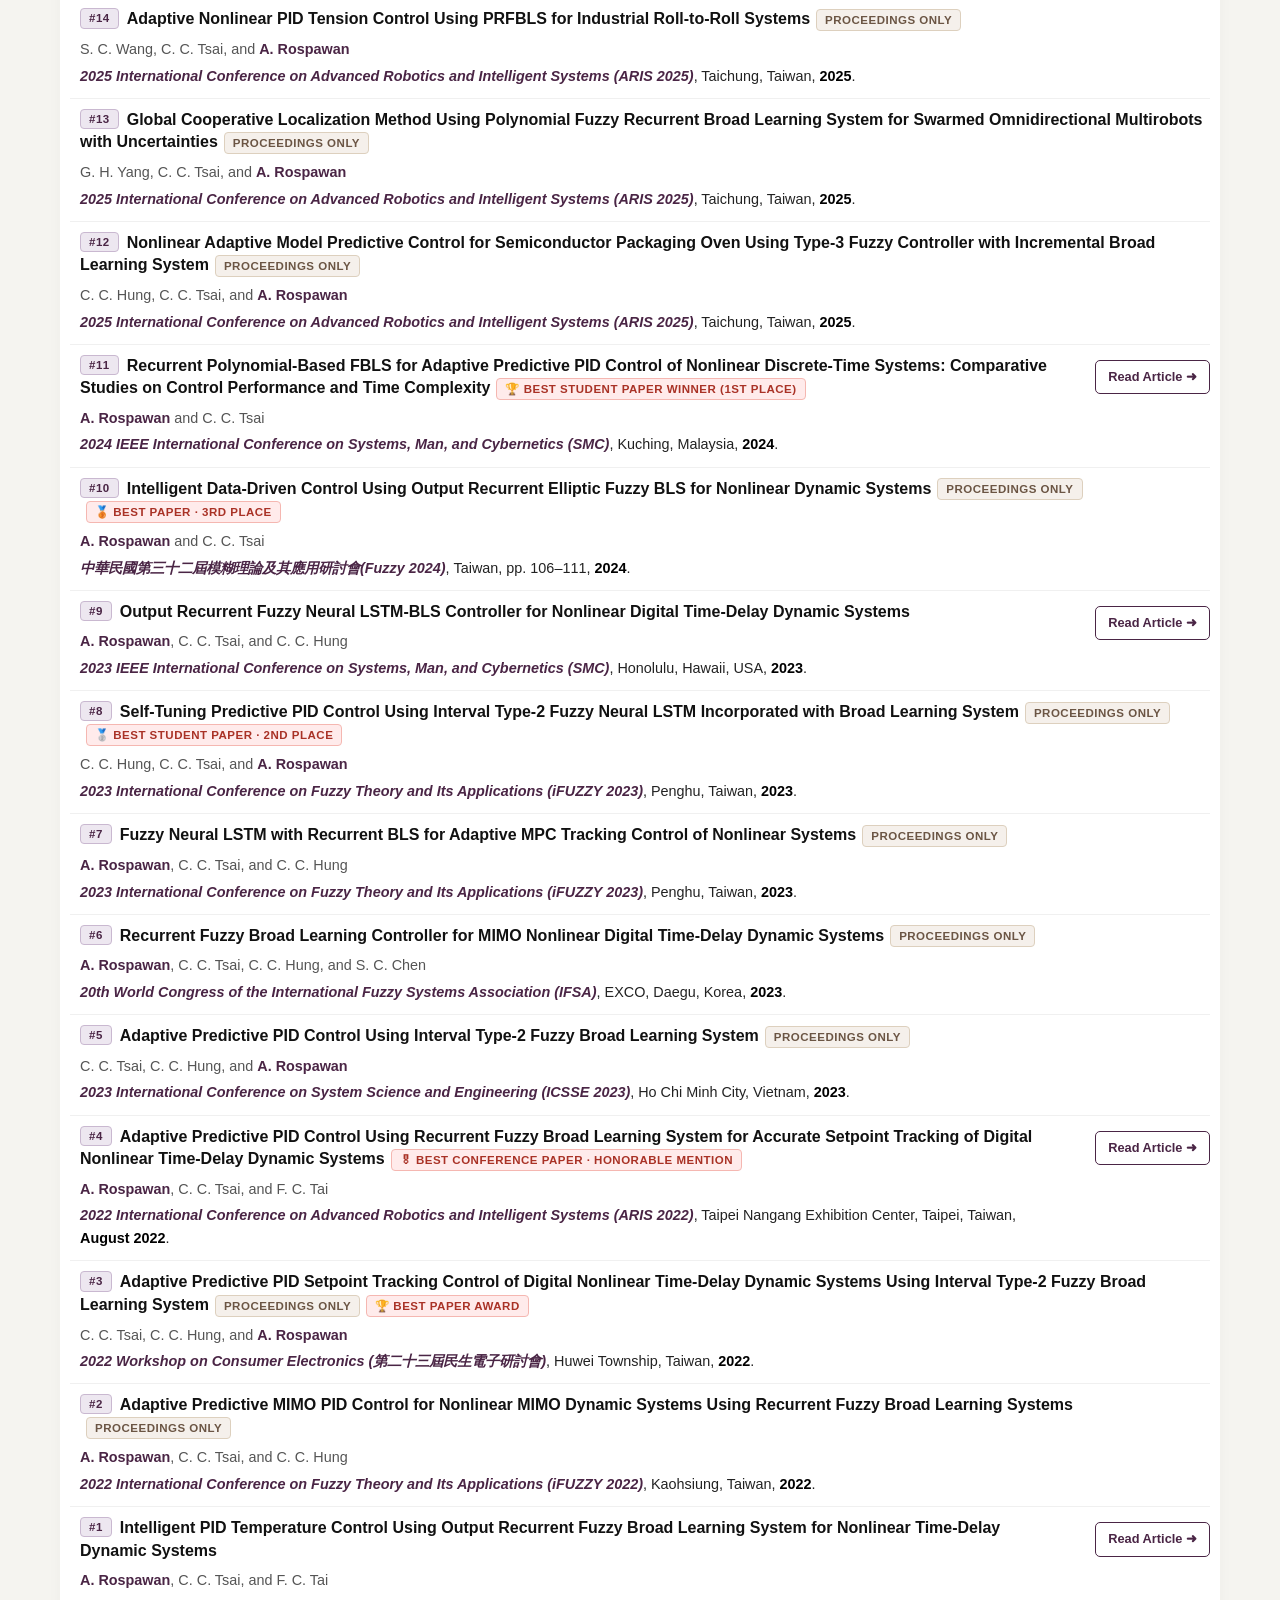
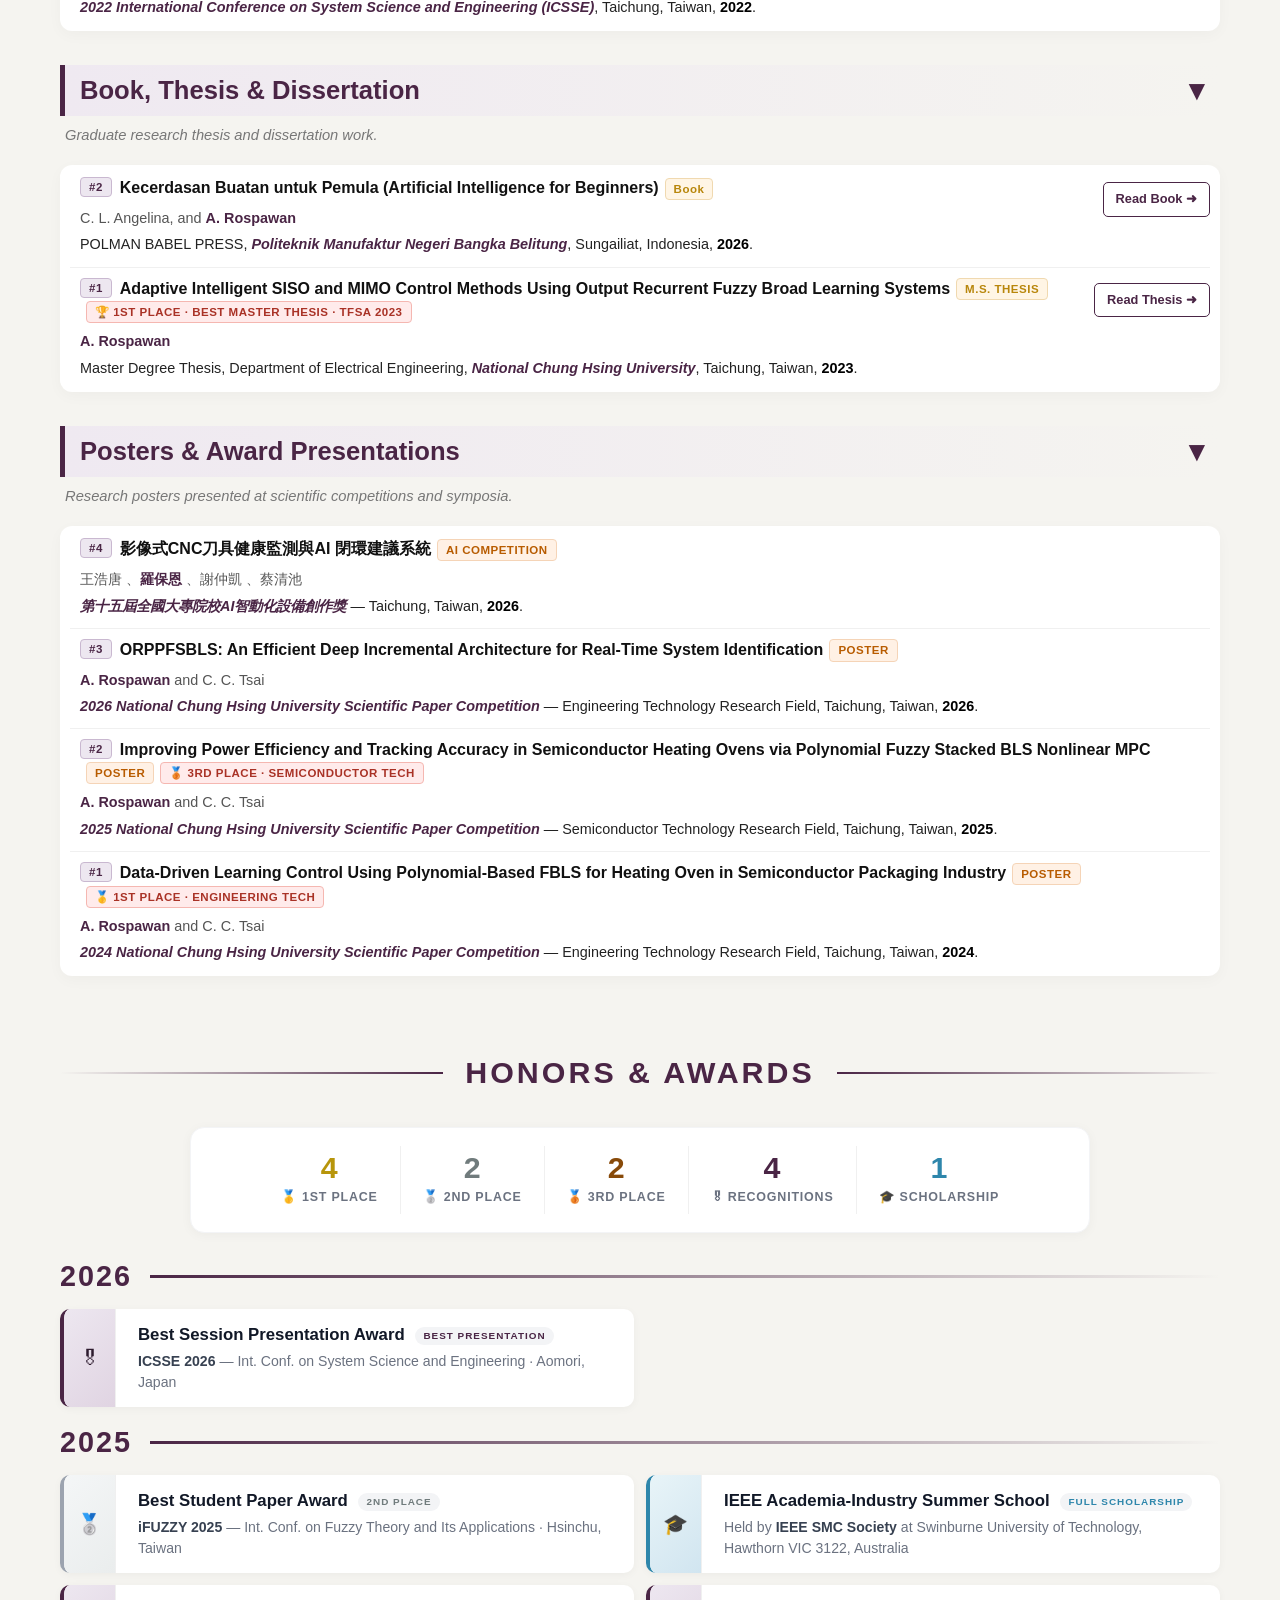
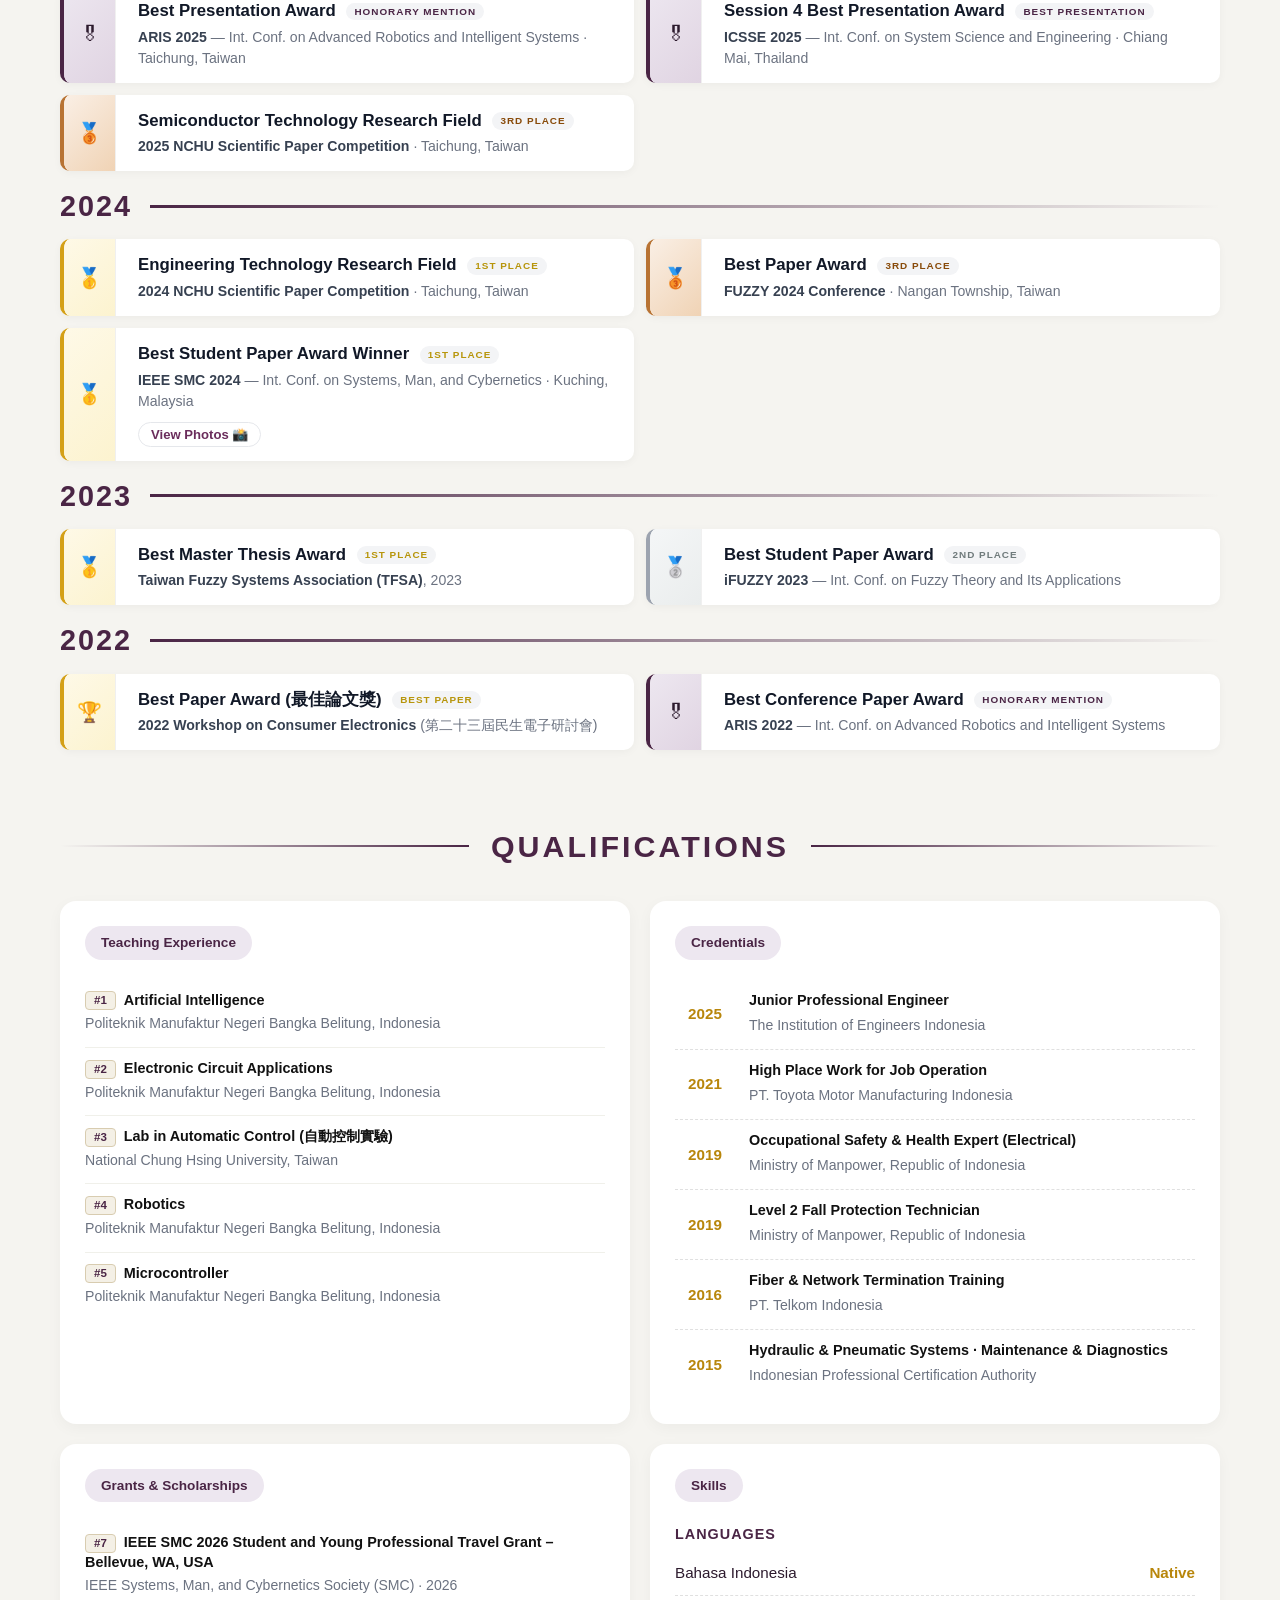
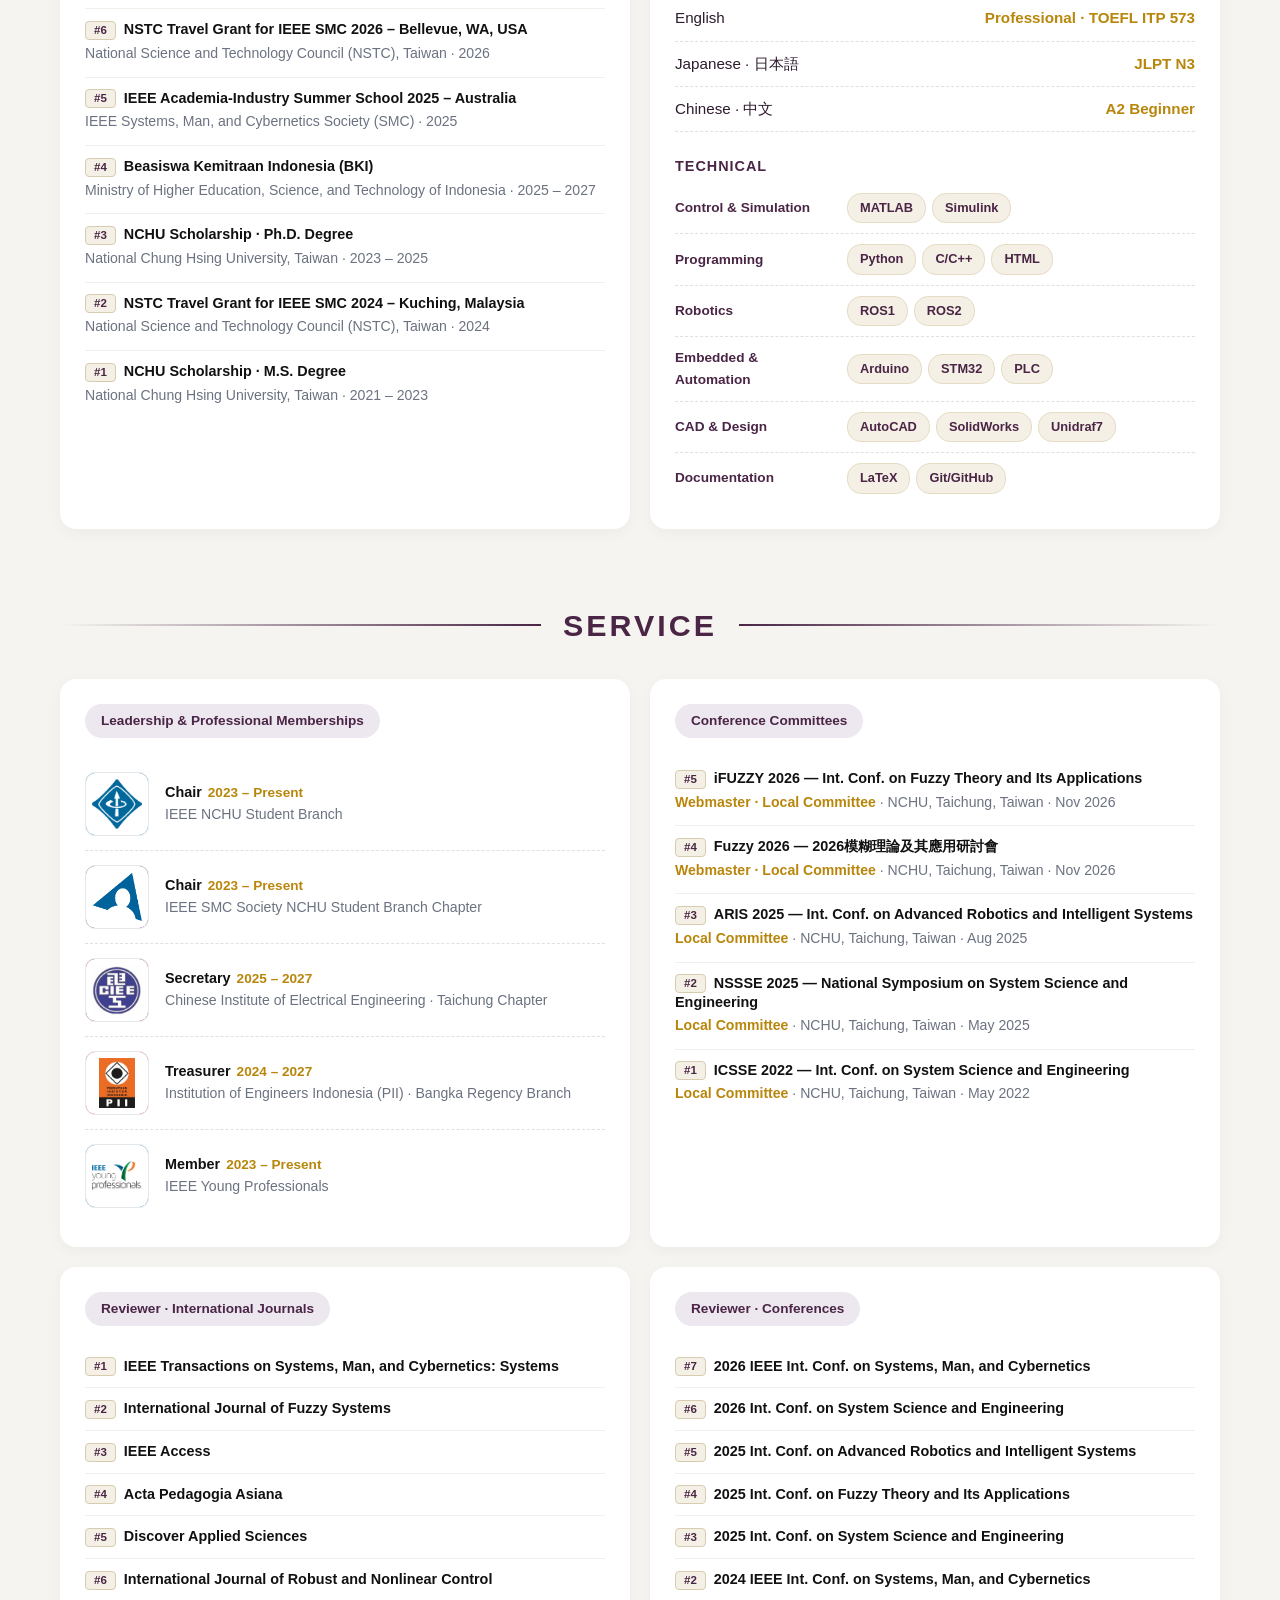
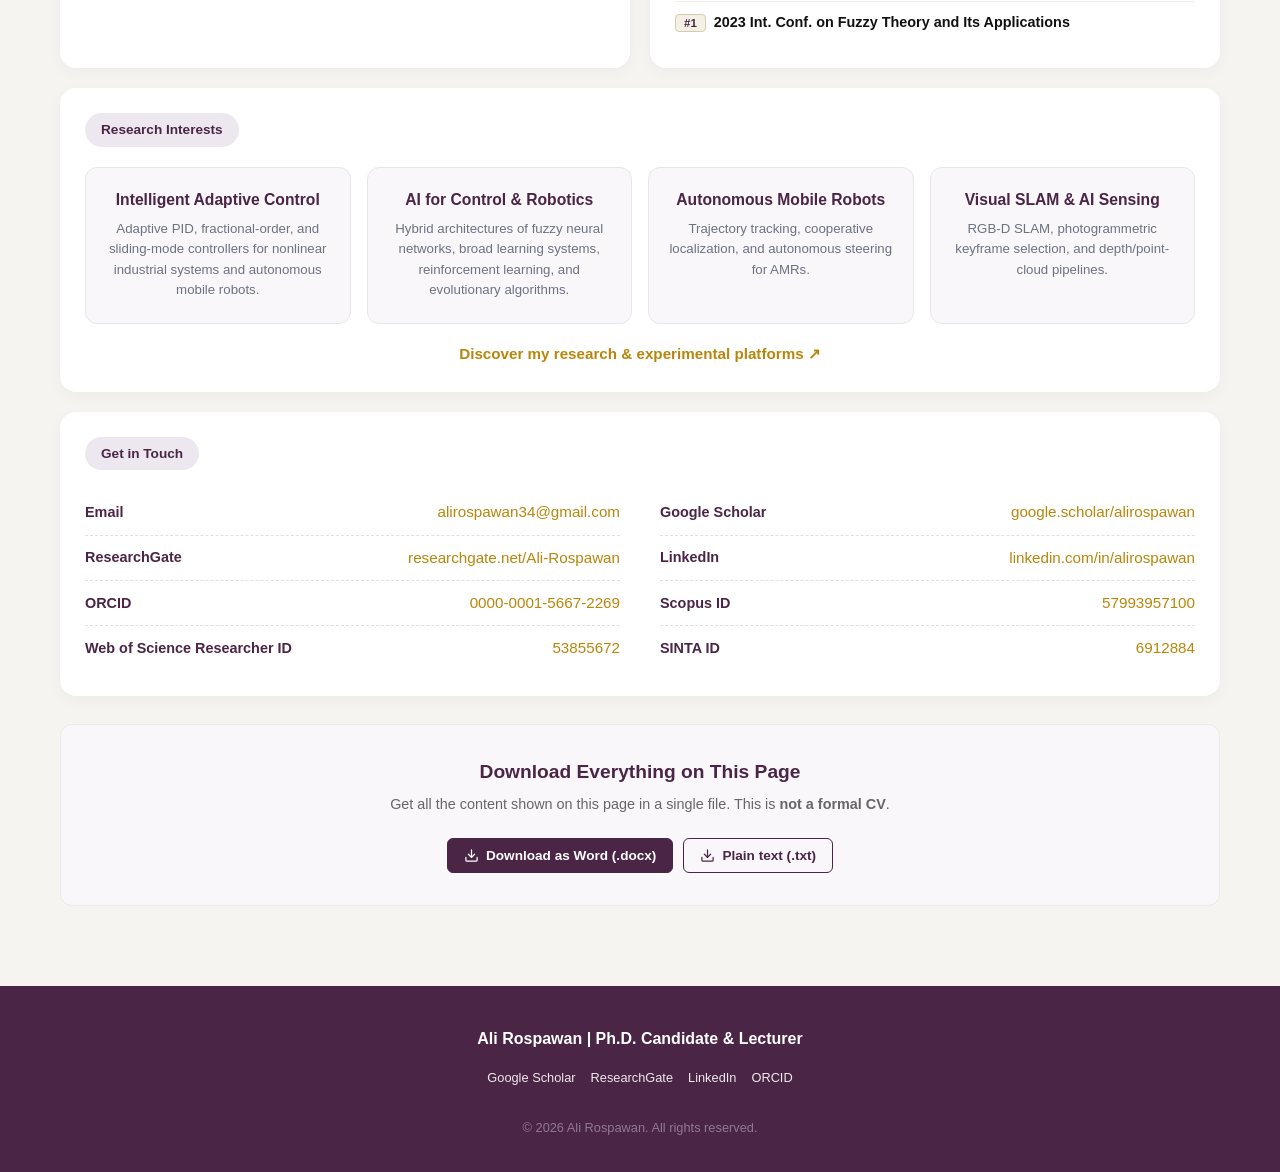
==== commit 4125cc3f: "Add publication details for YOLOv5 implementation" ====
--- a/index.html
+++ b/index.html
@@ -757,6 +757,15 @@
 
                 <div class="pub-item">
                     <div class="pub-content">
+                        <div class="pub-title">Implementation of YOLOv5 for Fingerling Detection under Turbid Conditions in Abandoned Tin Mining Ponds<span class="badge badge-sinta">SINTA 2</span></div>
+                        <div class="pub-authors">I. Dwisaputra, S. A. J. Duli, E. Sulistyo, E. Faristasari, <span class="pi-name">A. Rospawan</span>, F. A. P.a Sayti, and M. P. Deswalki</div>
+                        <div class="pub-venue"><span class="journal-name">Jurnal Listrik, Instrumentasi, dan Elektronika Terapan</span>, vol. 7, no. 2, pp. 98-107, <span class="pub-year">2026</span>.</div>
+                    </div>
+                    <div class="pub-actions"><a href="https://doi.org/10.22146/juliet.v7i2.121918" target="_blank" rel="noopener" class="btn-read">Read Article ➜</a></div>
+                </div>
+
+				<div class="pub-item">
+                    <div class="pub-content">
                         <div class="pub-title">A Benchmark Study of DeepLabV3+, U-Net++, and Attention U-Net for Blood Cell Segmentation<span class="badge badge-sinta">SINTA 3</span></div>
                         <div class="pub-authors">C. L. Angelina and <span class="pi-name">A. Rospawan</span></div>
                         <div class="pub-venue"><span class="journal-name">Green Intelligent Systems and Applications</span>, vol. 5, no. 1, pp. 61–73, <span class="pub-year">2025</span>.</div>
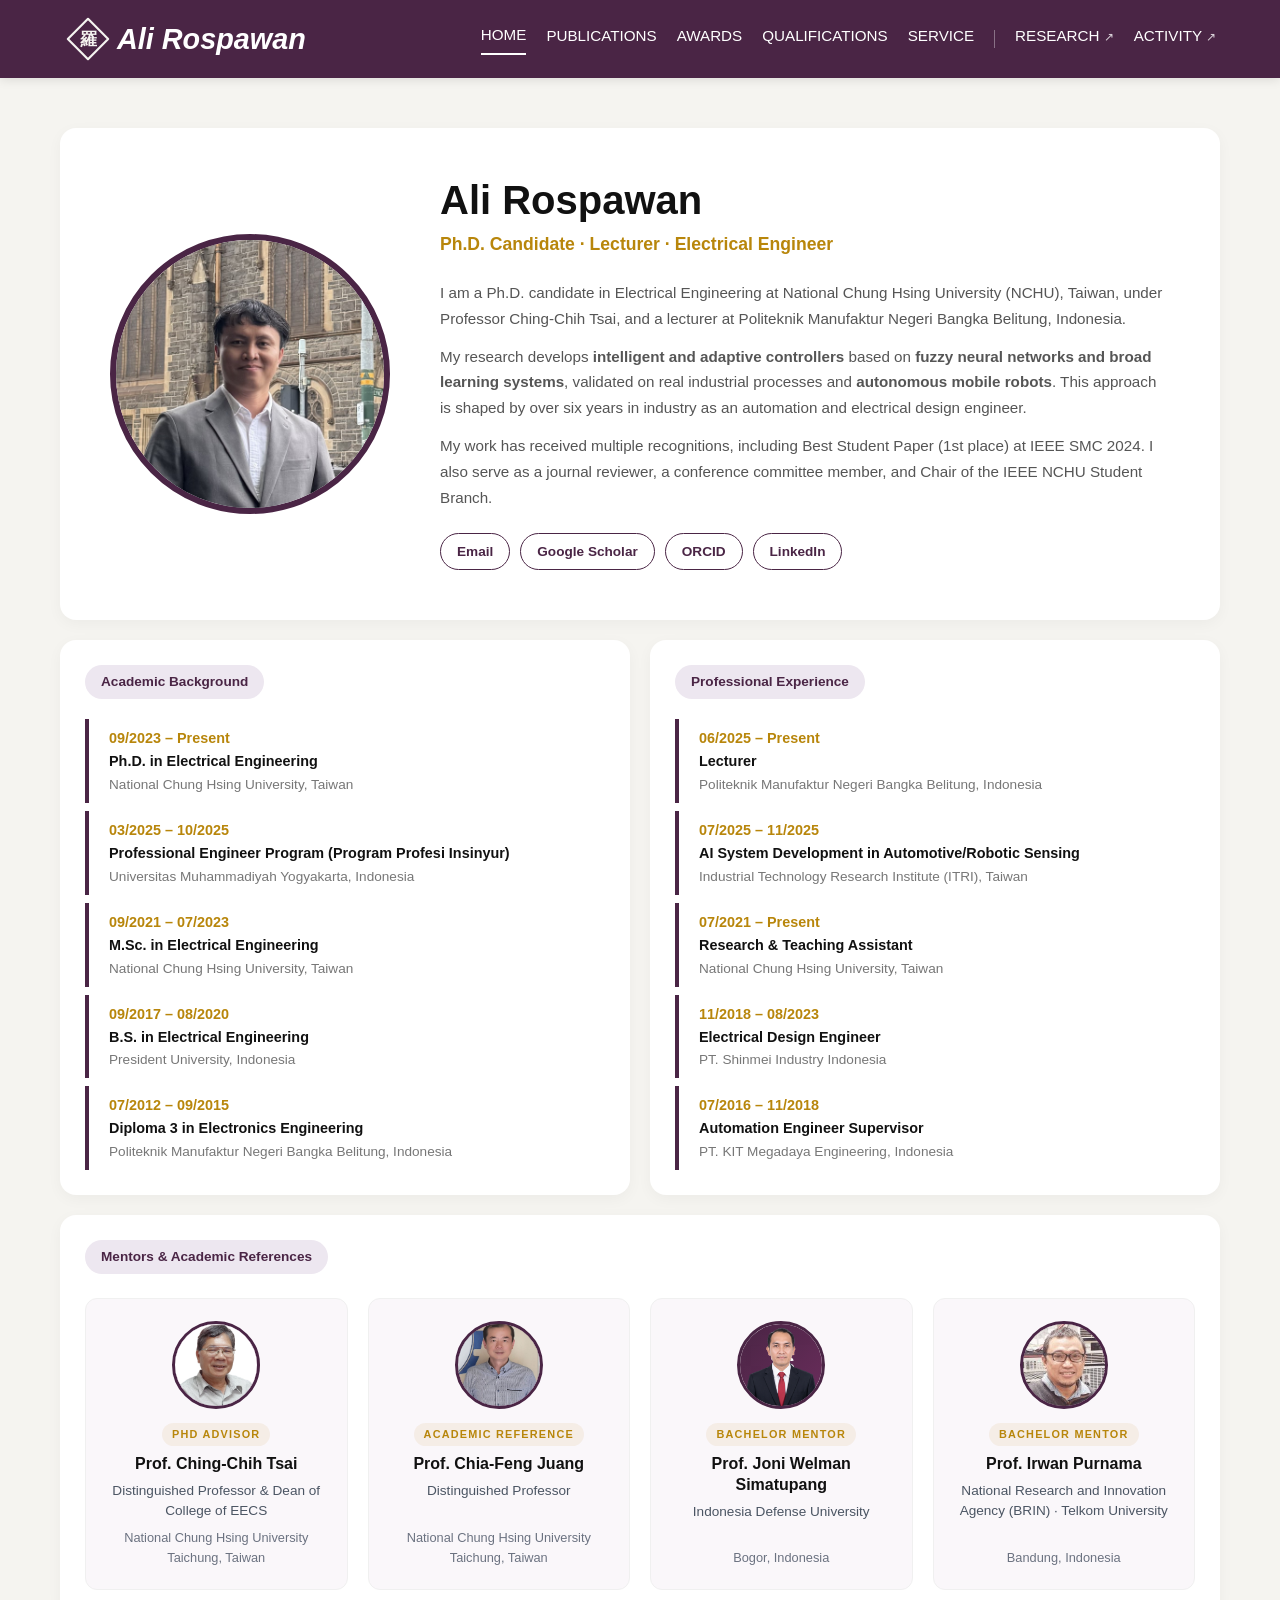
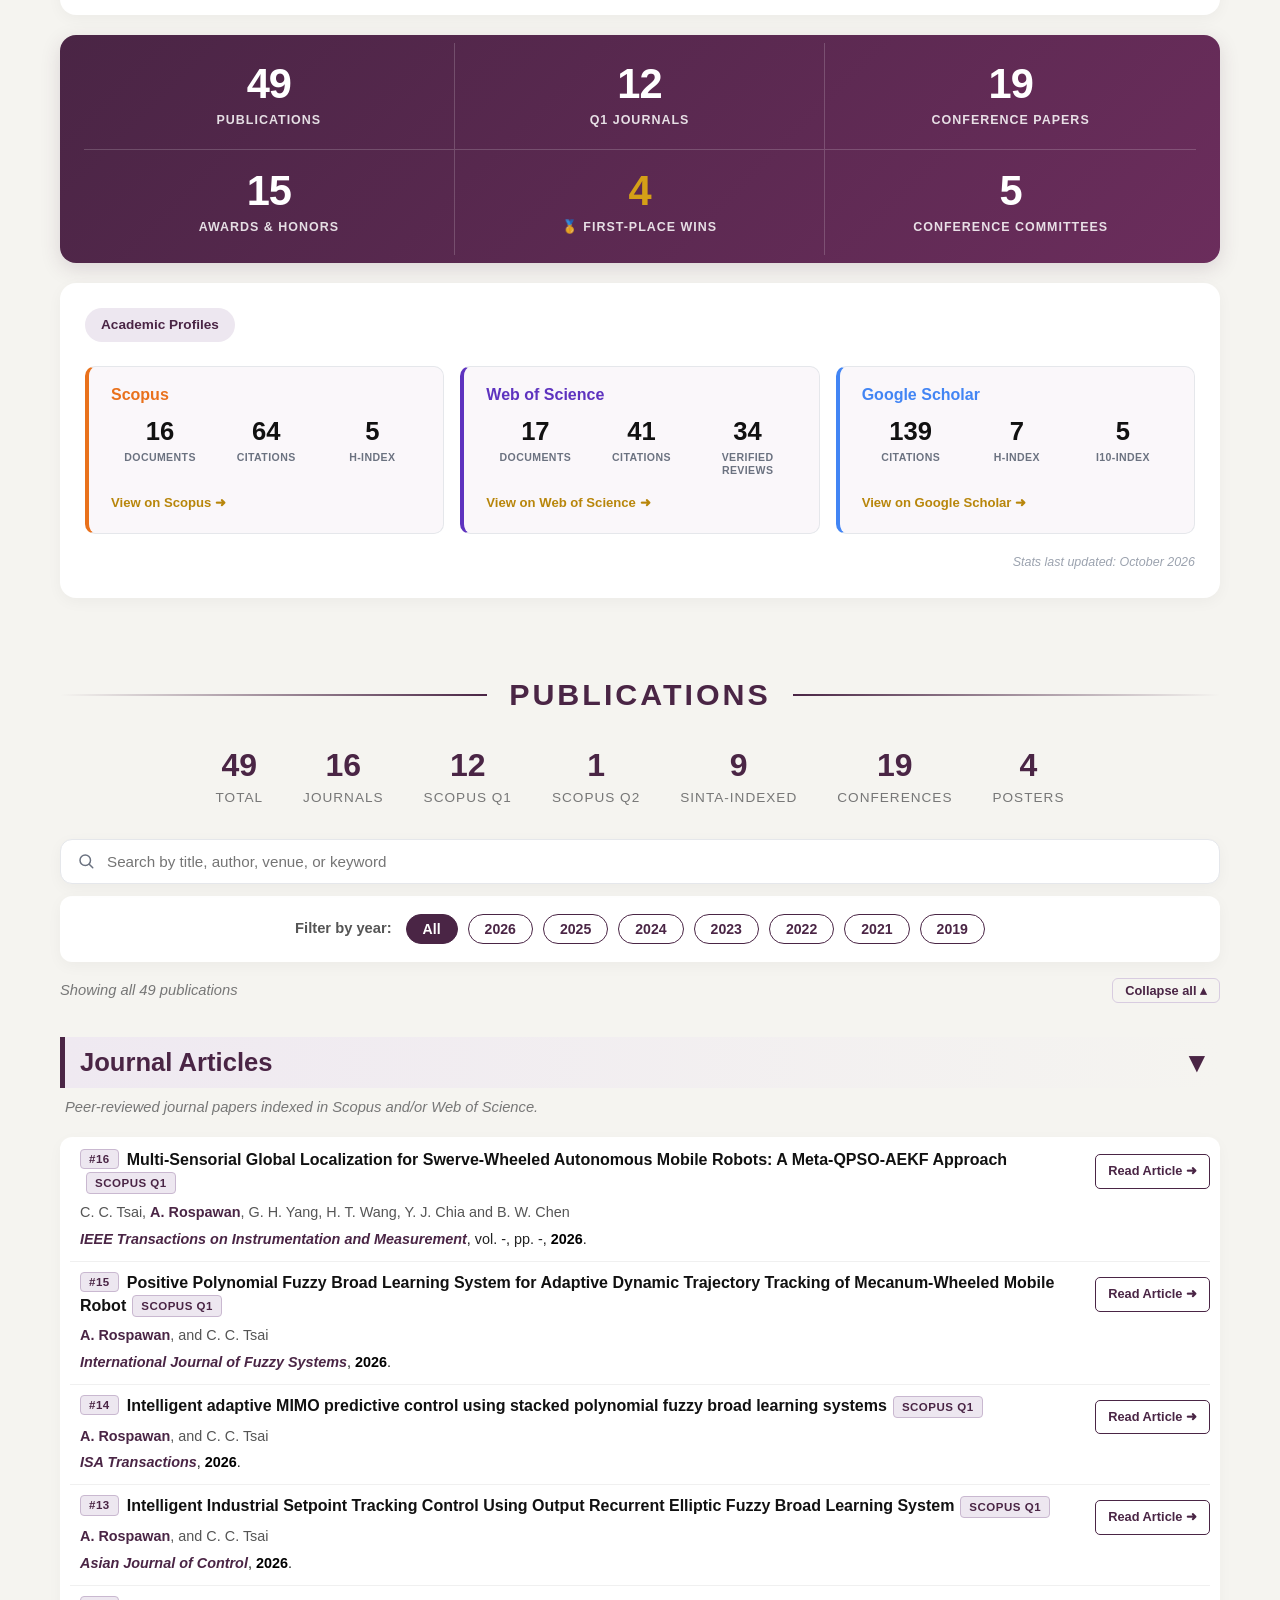
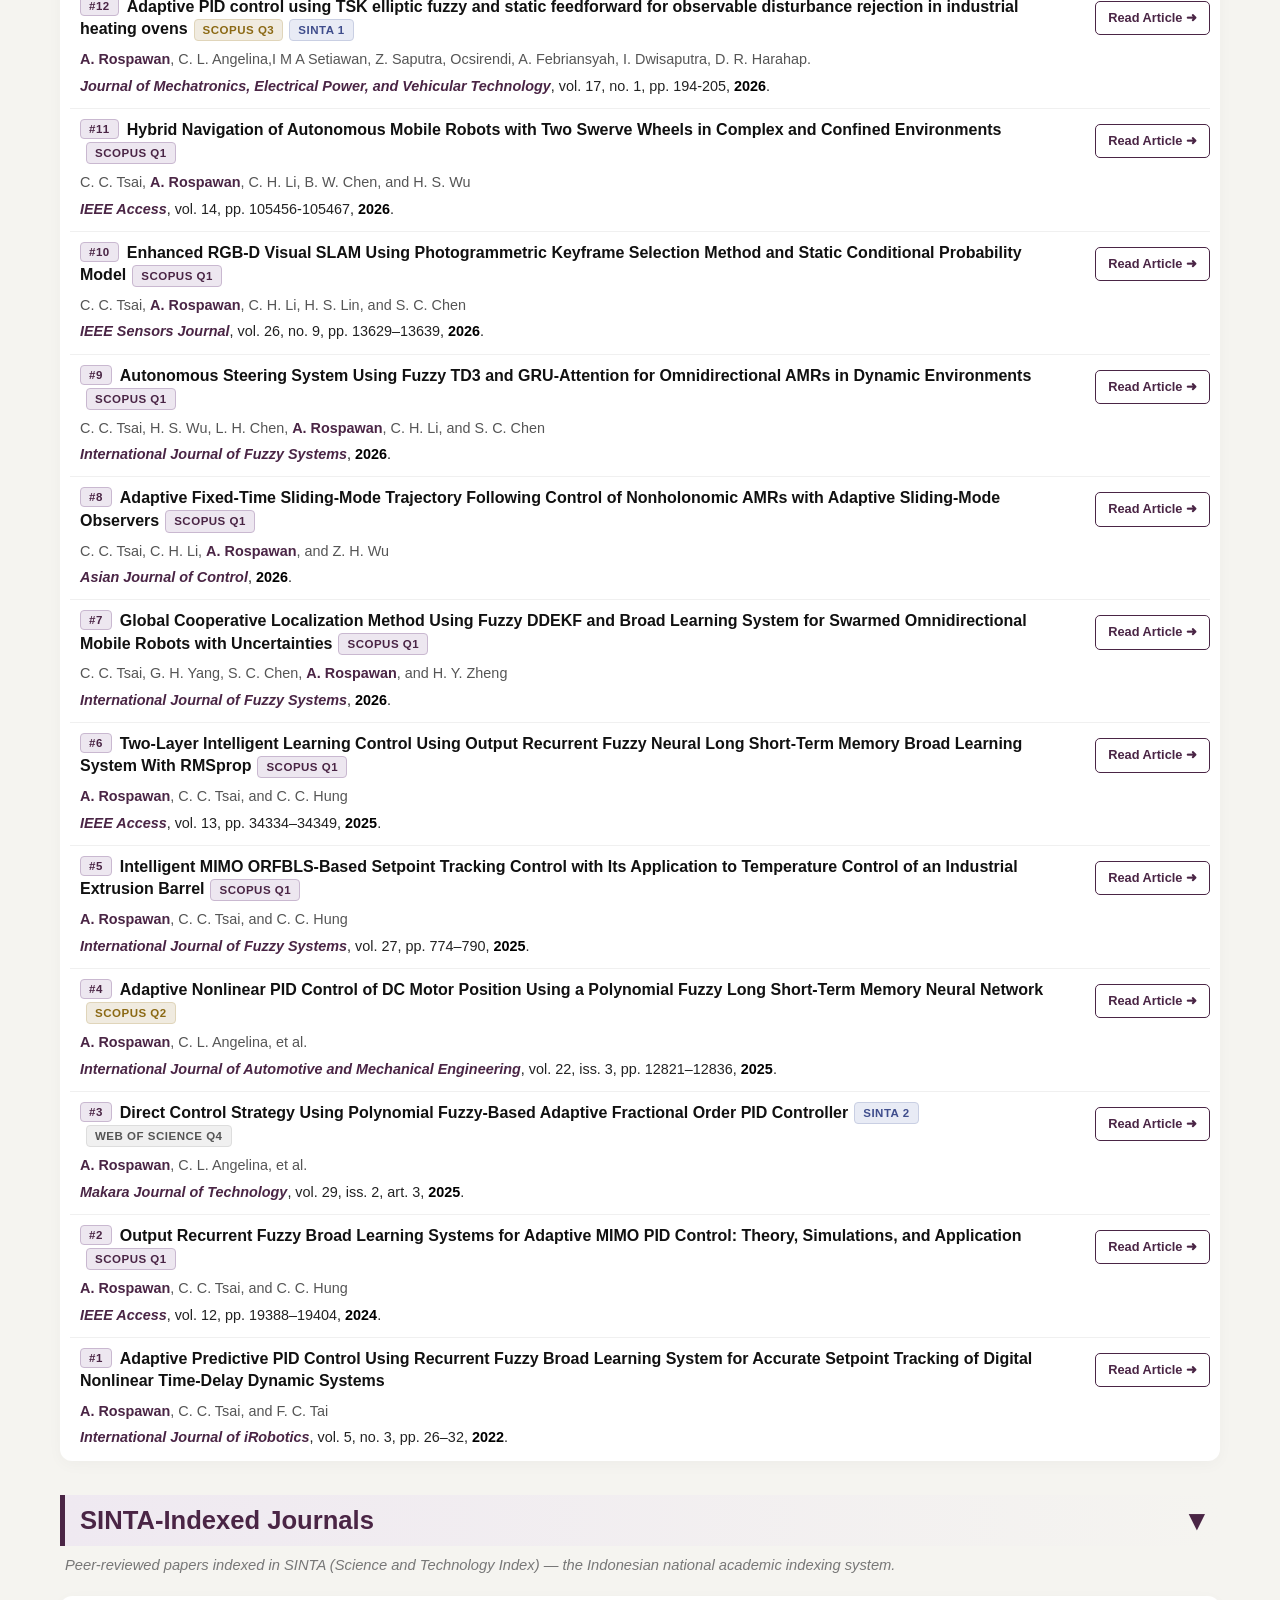
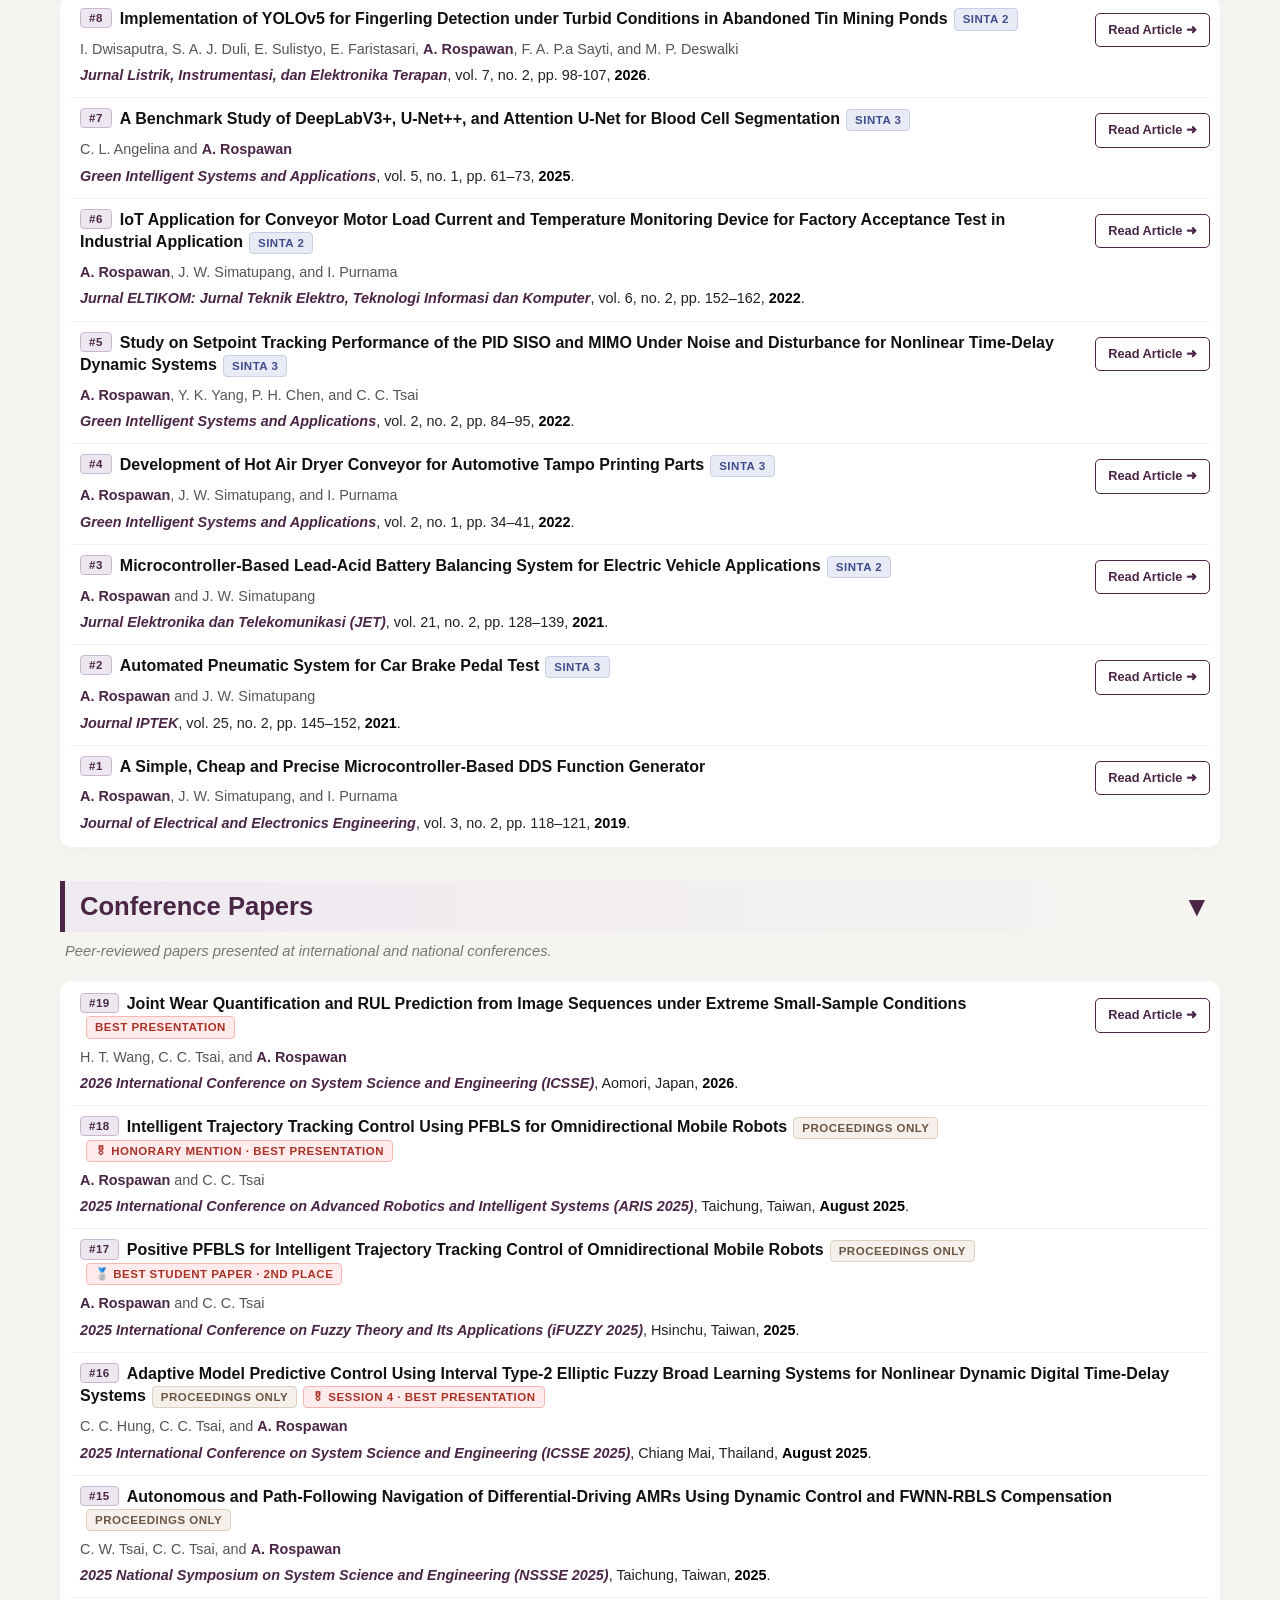
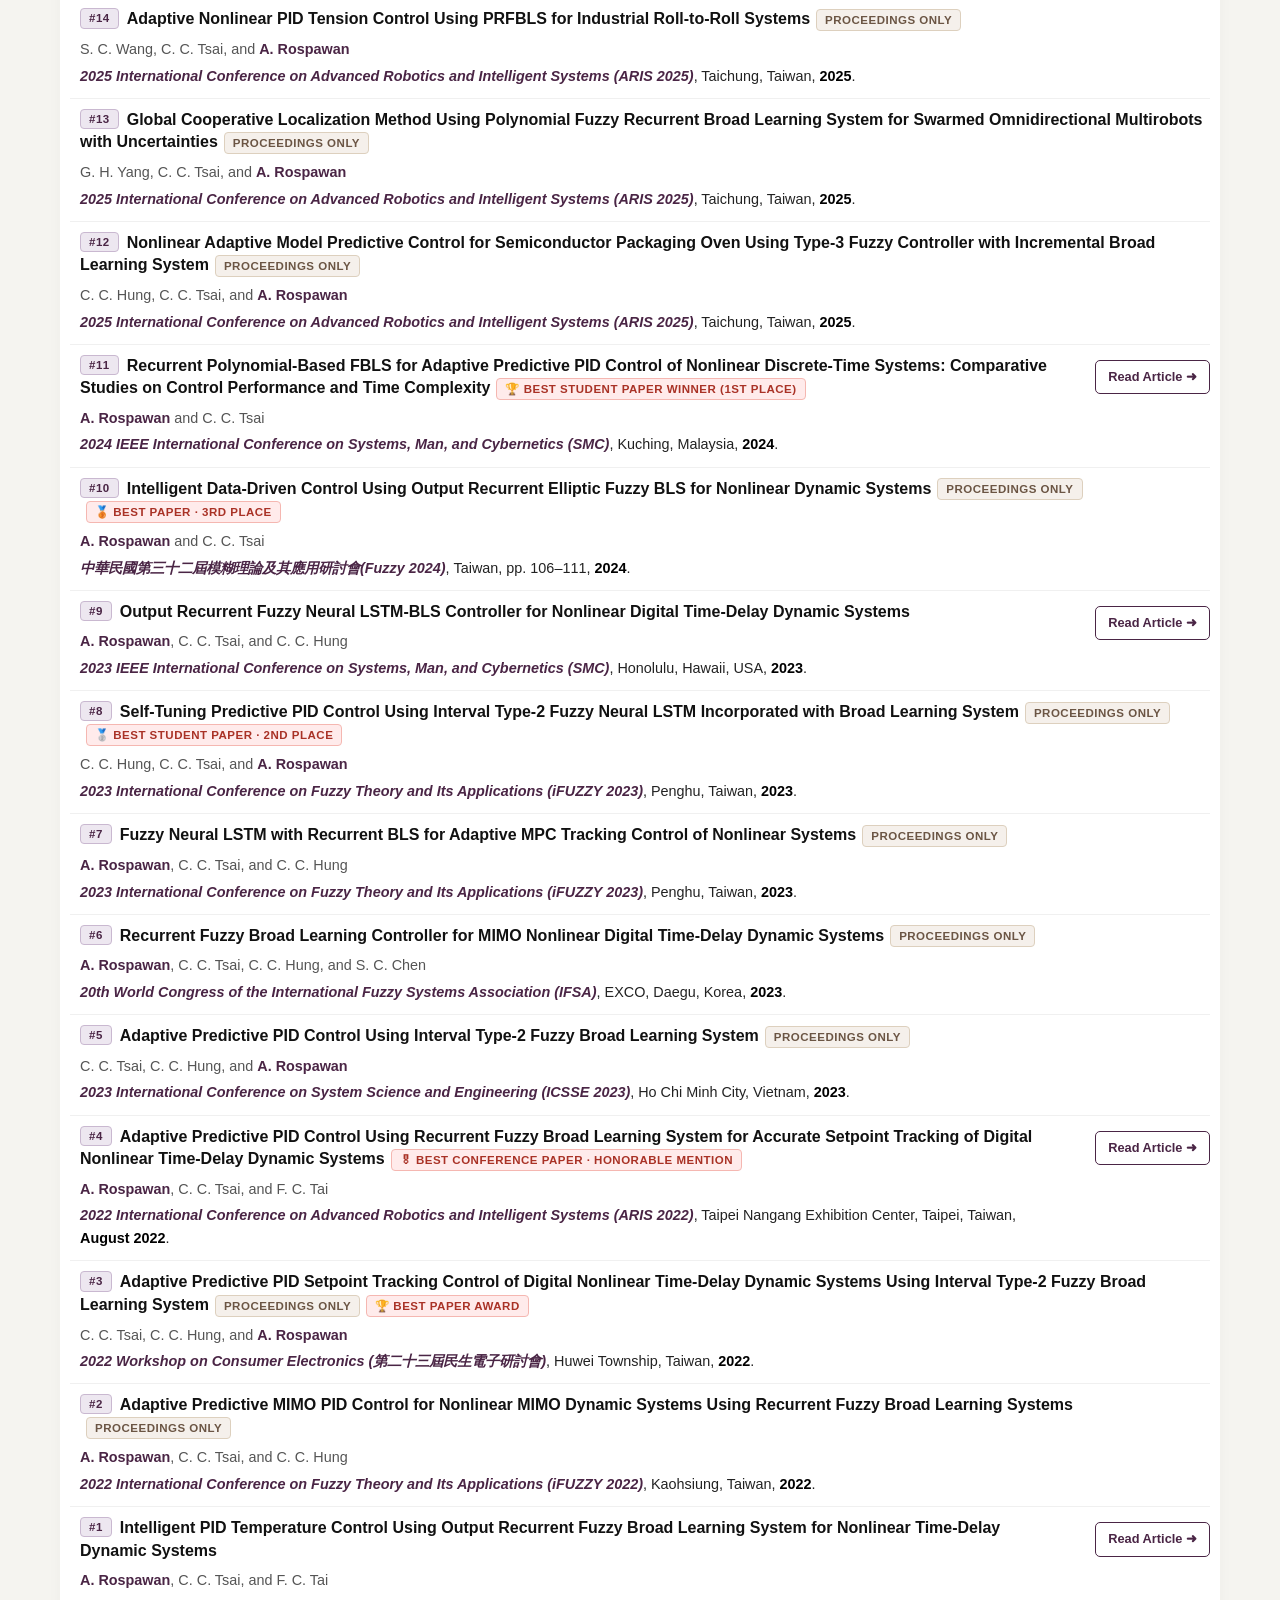
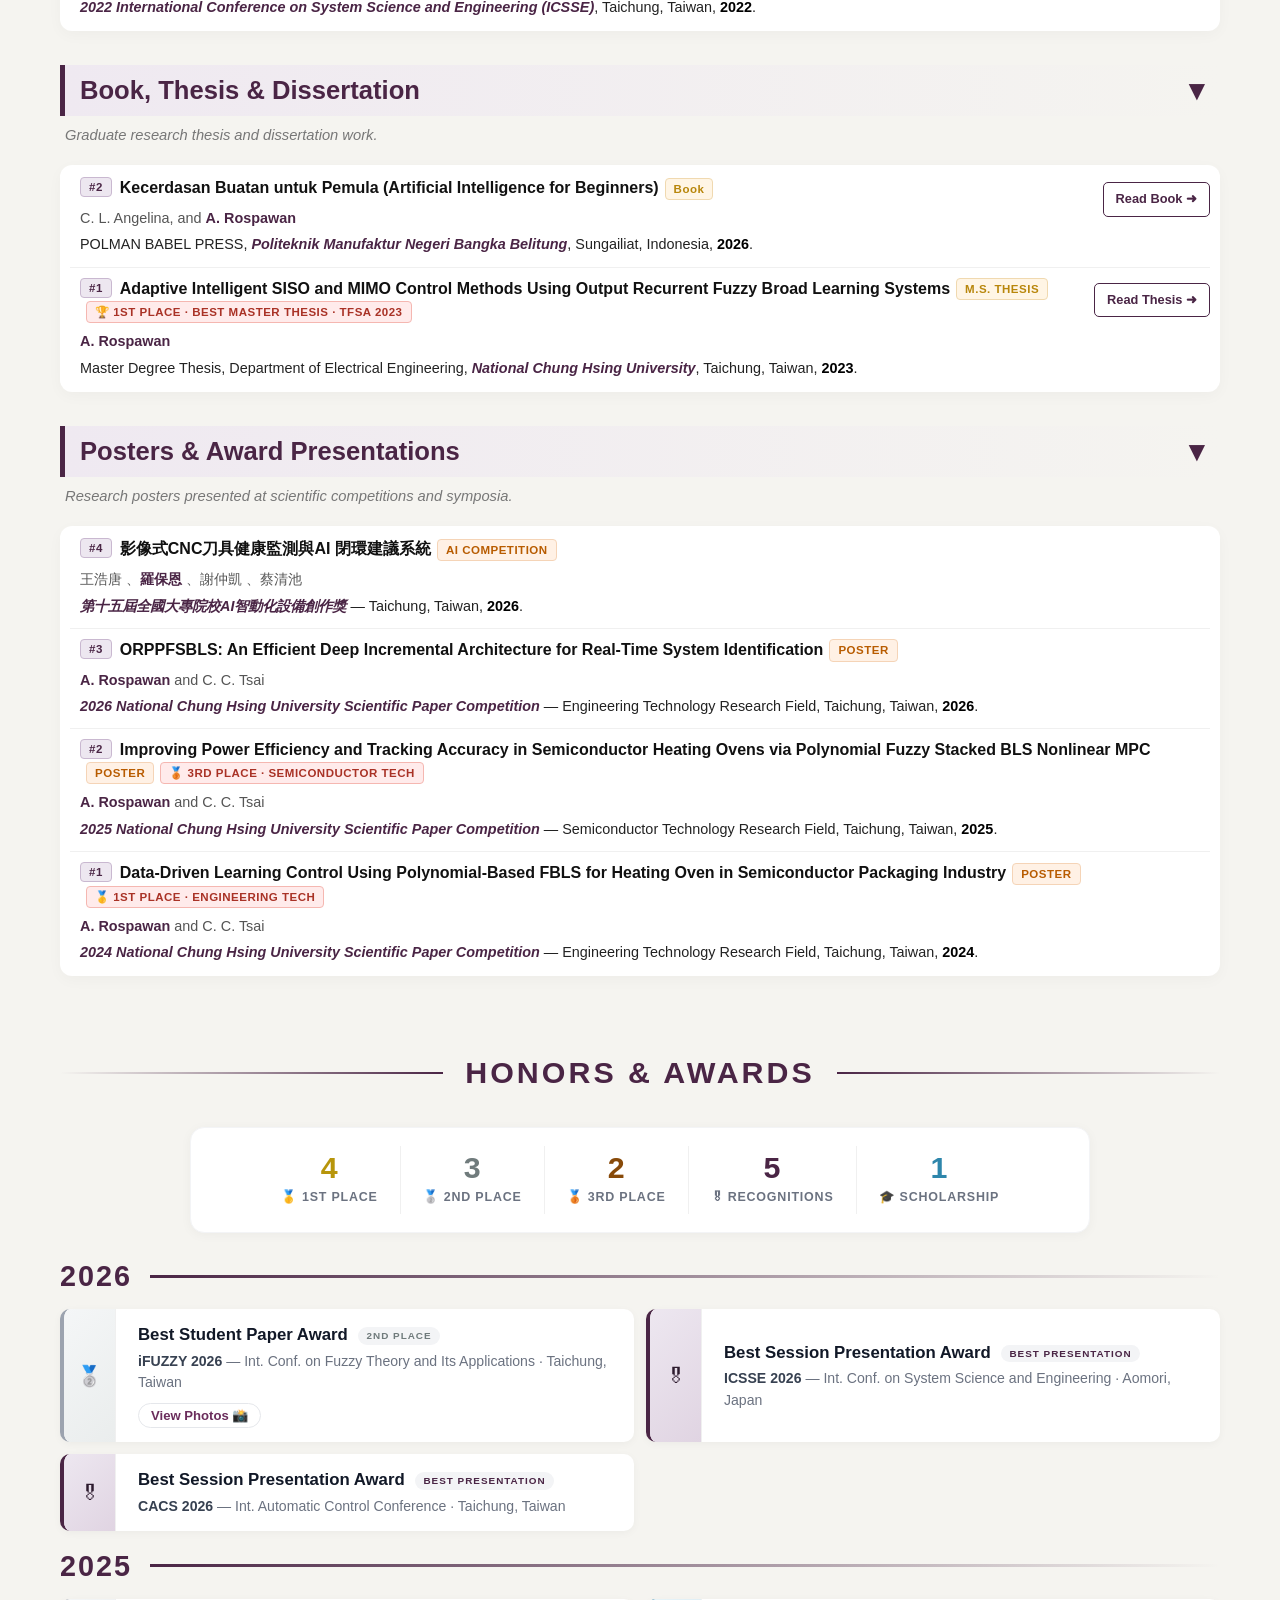
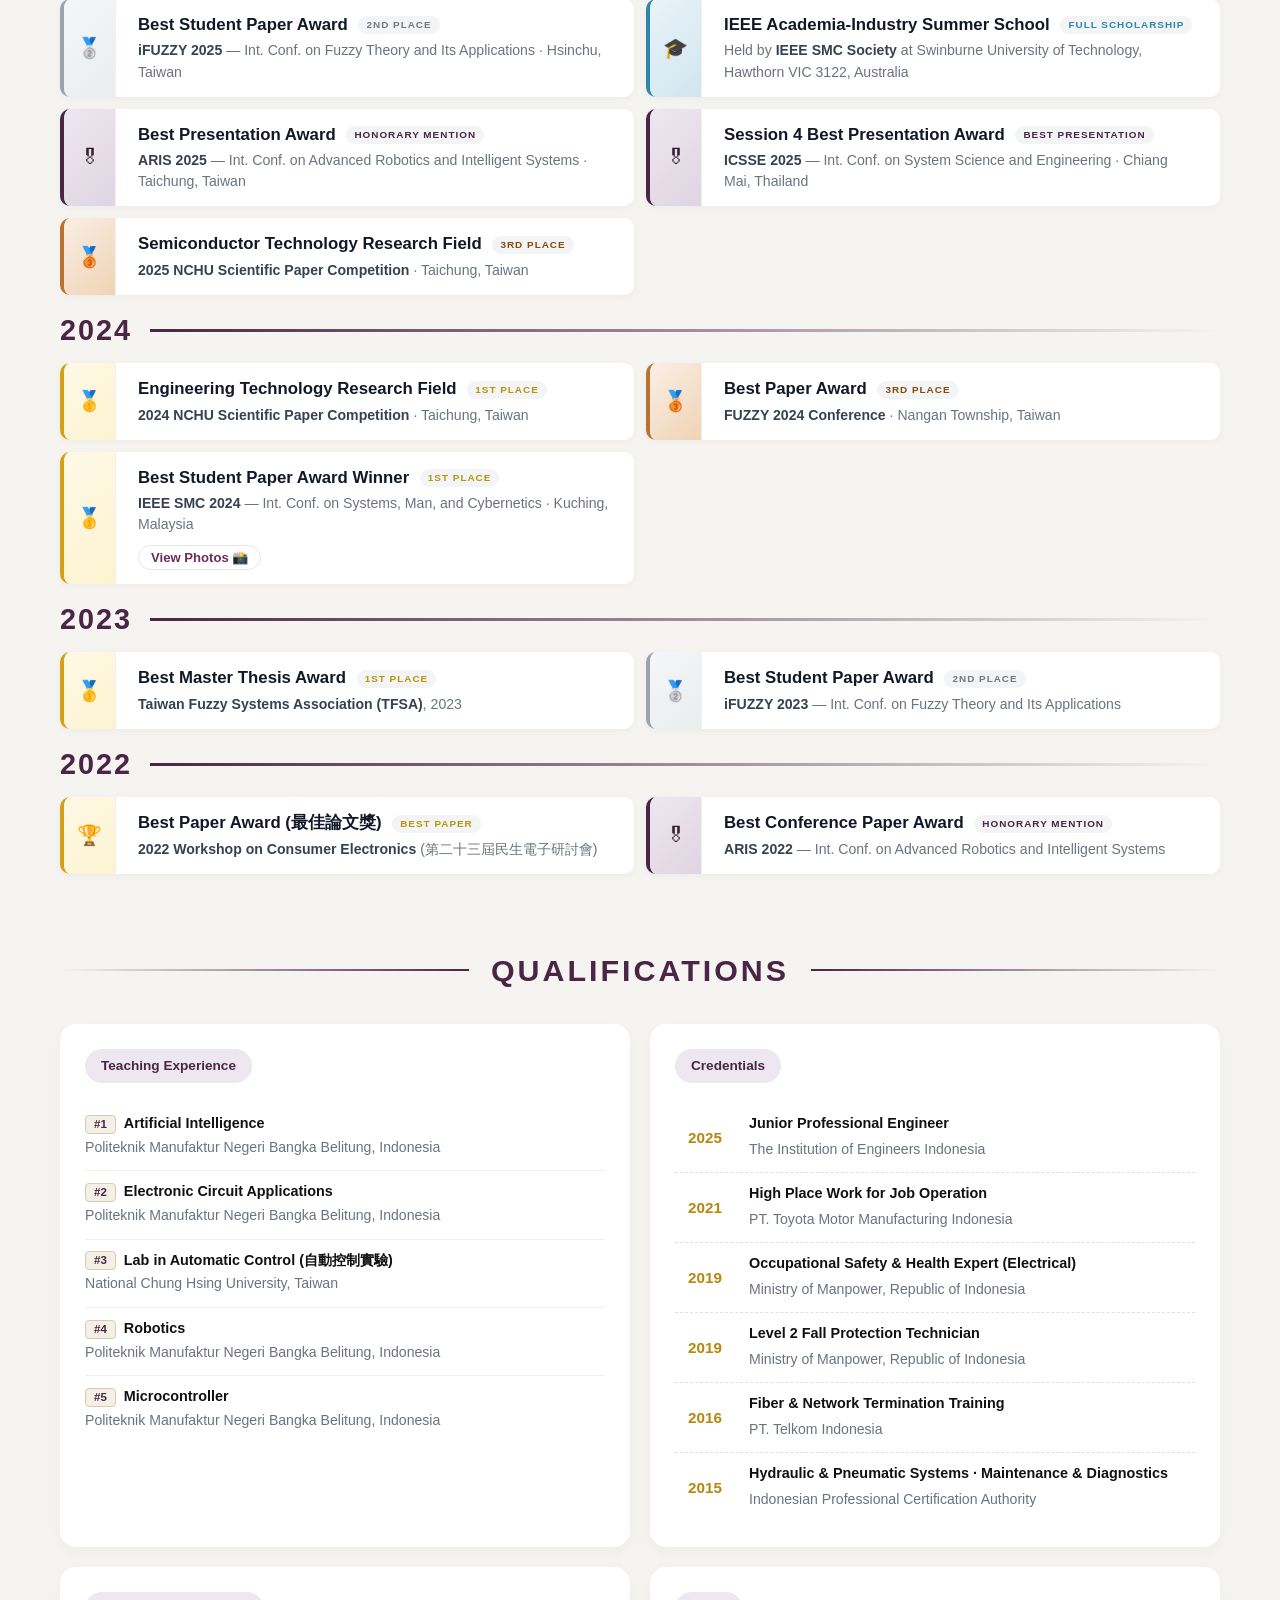
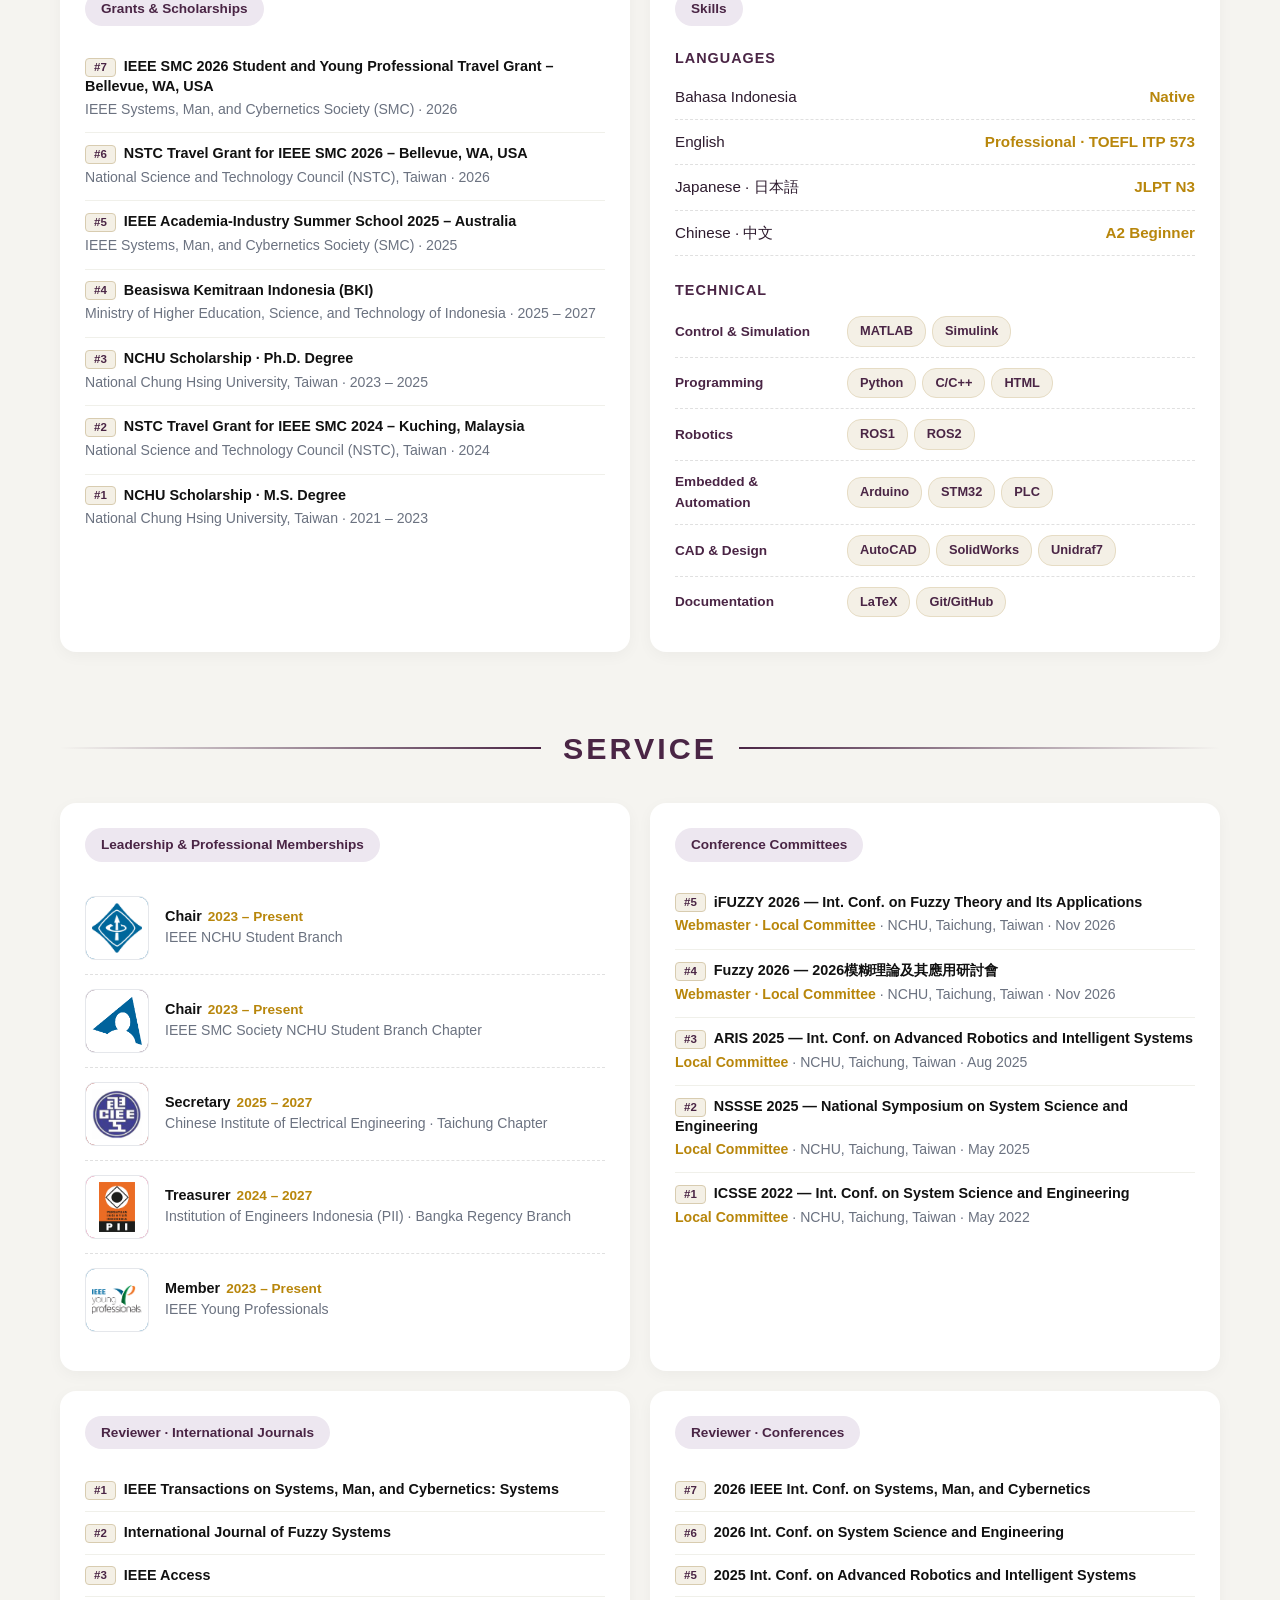
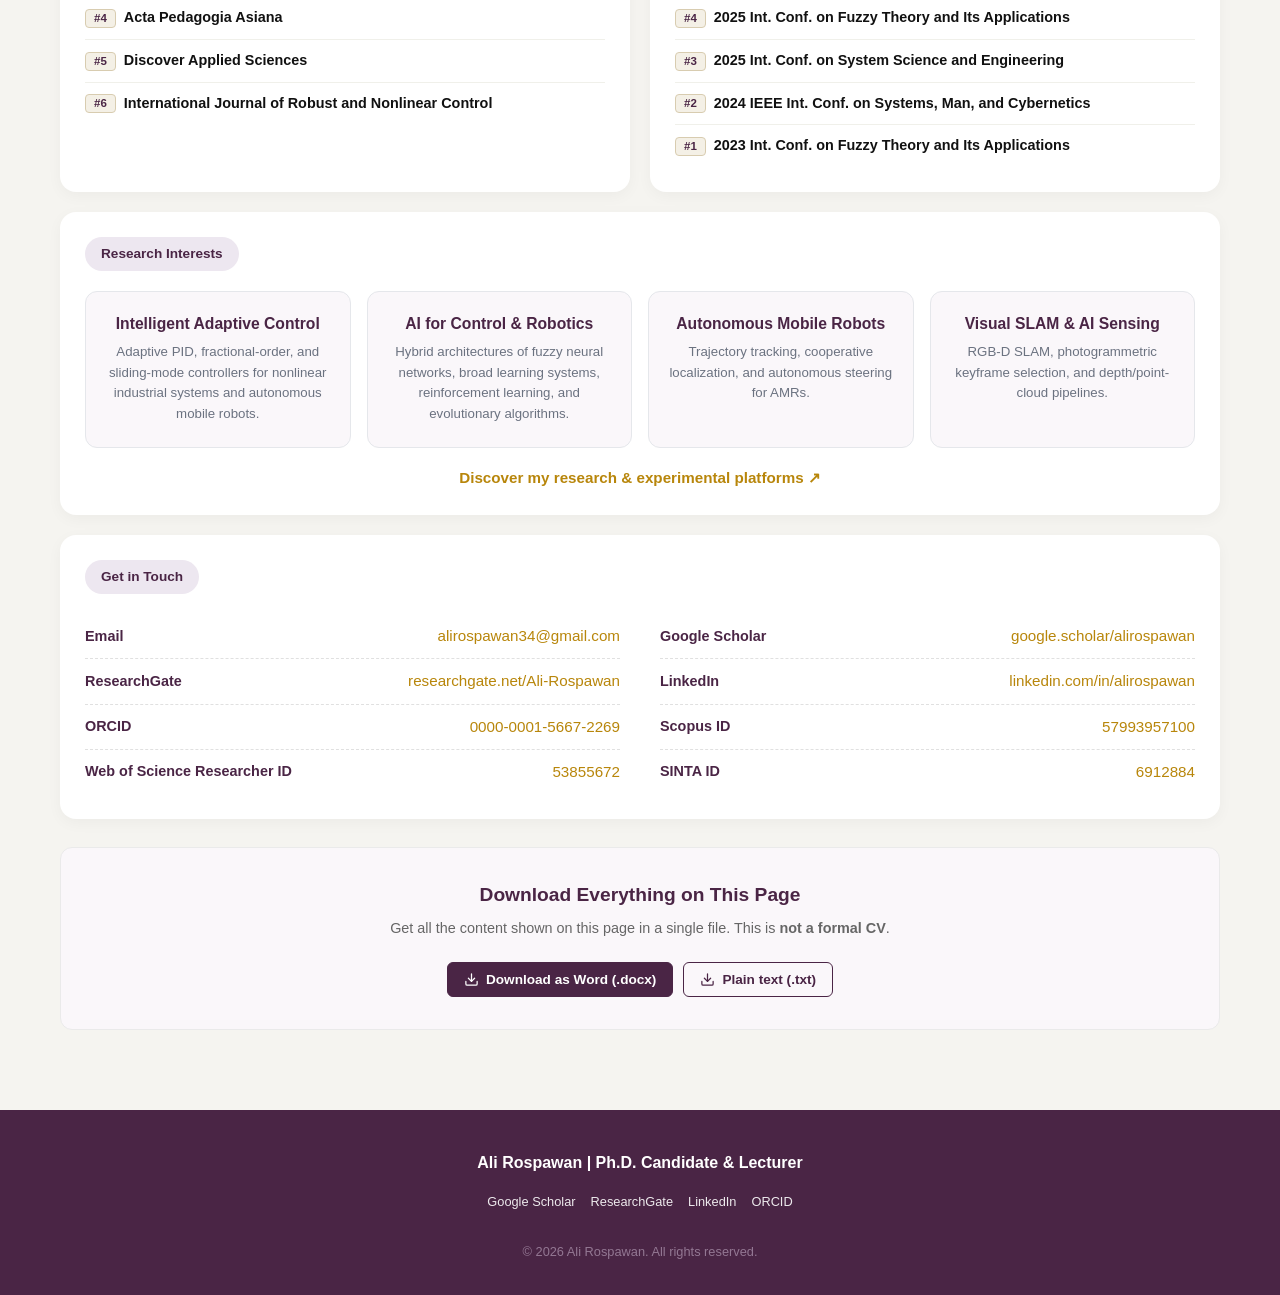
==== commit ab7910ab: "Add awards for iFUZZY 2026 and CACS 2026 Added new award card for 'Best Student Paper Award' and 'Be" ====
--- a/index.html
+++ b/index.html
@@ -1087,11 +1087,29 @@
             <!-- ====================== 2026 ===================== -->
             <div class="year-divider"><span class="year">2026</span><span class="line"></span></div>
             <div class="awards-grid">
-                <div class="award-card recognition">
+                <div class="award-card silver">
+                    <div class="award-tier-strip"><span class="tier-emoji">🥈</span></div>
+                    <div class="award-content">
+                        <div class="award-title">Best Student Paper Award <span class="tier-label">2nd Place</span></div>
+                        <div class="award-venue"><span class="institution">iFUZZY 2026</span> — Int. Conf. on Fuzzy Theory and Its Applications · Taichung, Taiwan</div>
+						<button class="award-photos-toggle" onclick="togglePhotos(this)">View Photos 📸</button>
+                        <div class="award-gallery">
+                            <img src="images/awards/iFuzzy2026_award.jpg" class="gallery-img" onclick="openLightbox(this.src)" alt="iFuzzy2026 Award">
+                        </div>
+                    </div>
+                </div>
+				<div class="award-card recognition">
                     <div class="award-tier-strip"><span class="tier-emoji">🎖</span></div>
                     <div class="award-content">
                         <div class="award-title">Best Session Presentation Award <span class="tier-label">Best Presentation</span></div>
                         <div class="award-venue"><span class="institution">ICSSE 2026</span> — Int. Conf. on System Science and Engineering · Aomori, Japan</div>
+                    </div>
+                </div>
+				<div class="award-card recognition">
+                    <div class="award-tier-strip"><span class="tier-emoji">🎖</span></div>
+                    <div class="award-content">
+                        <div class="award-title">Best Session Presentation Award <span class="tier-label">Best Presentation</span></div>
+                        <div class="award-venue"><span class="institution">CACS 2026</span> — Int. Automatic Control Conference · Taichung, Taiwan</div>
                     </div>
                 </div>
             </div>
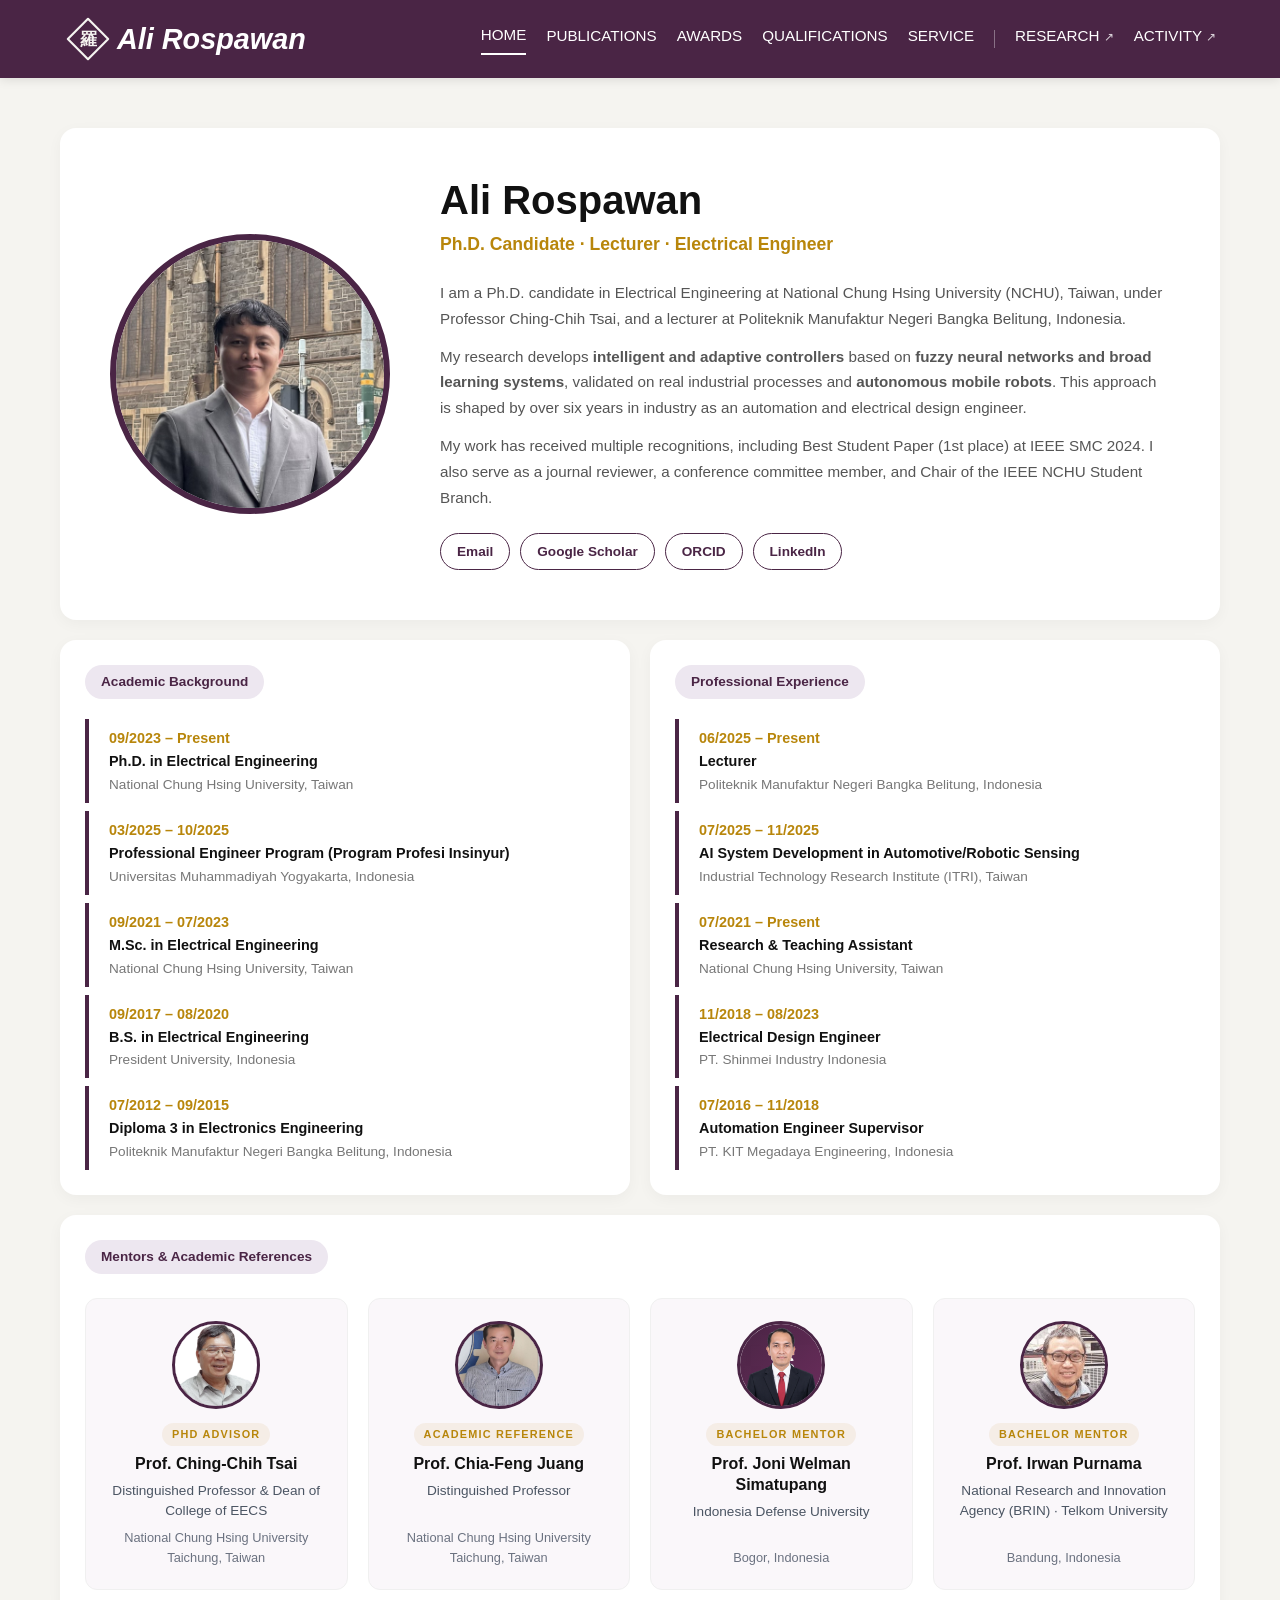
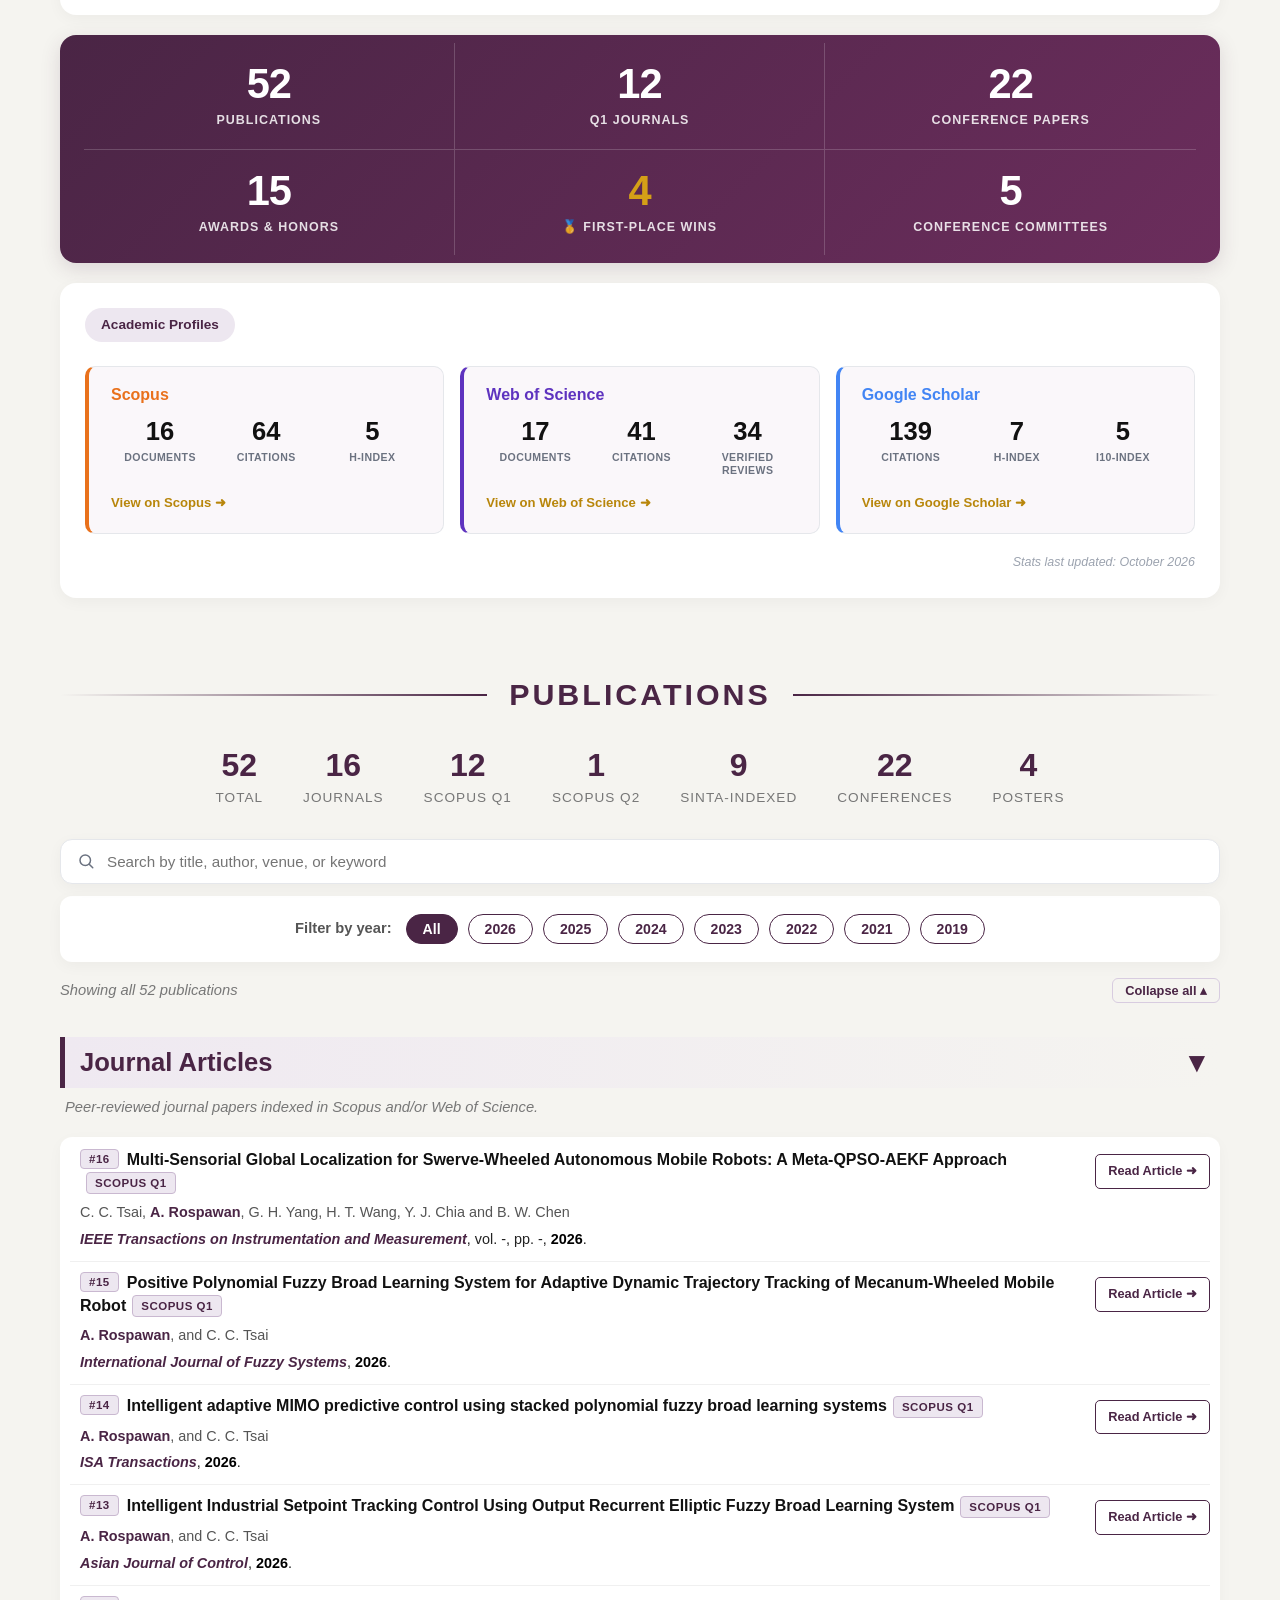
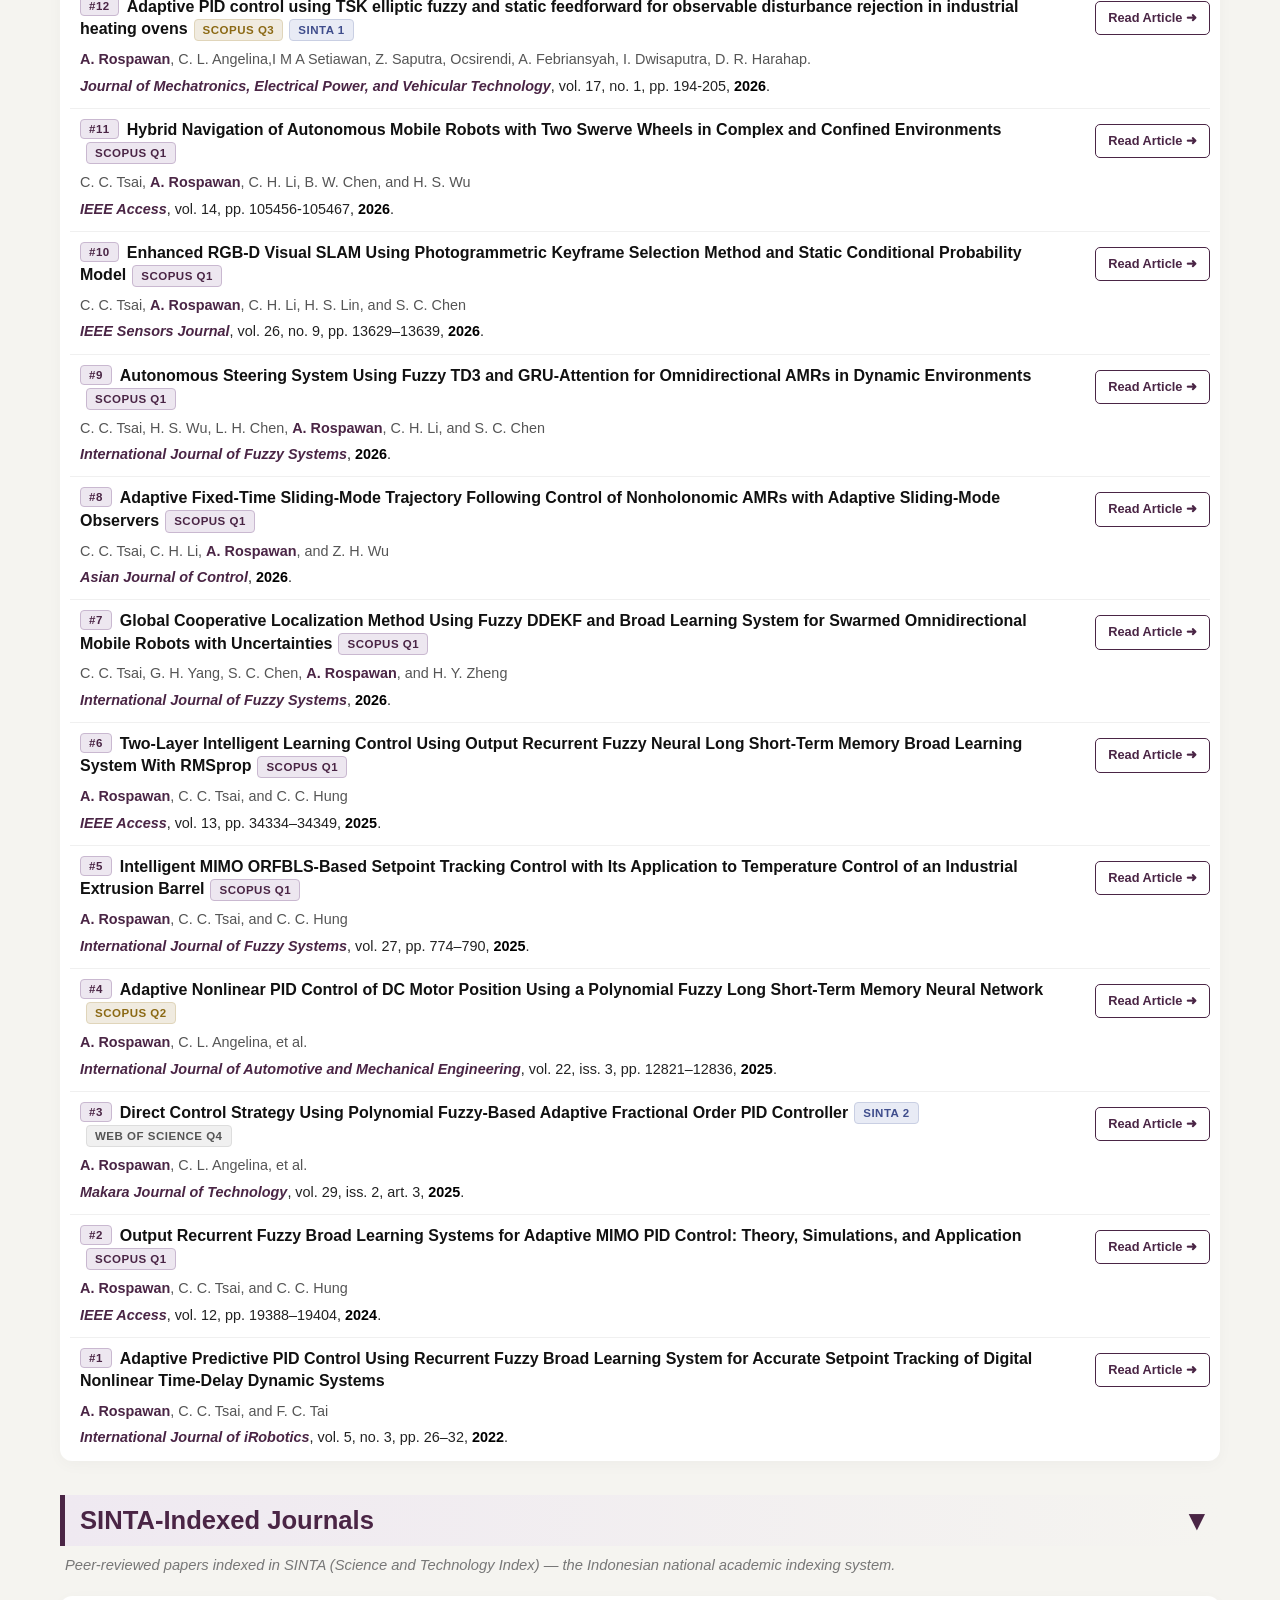
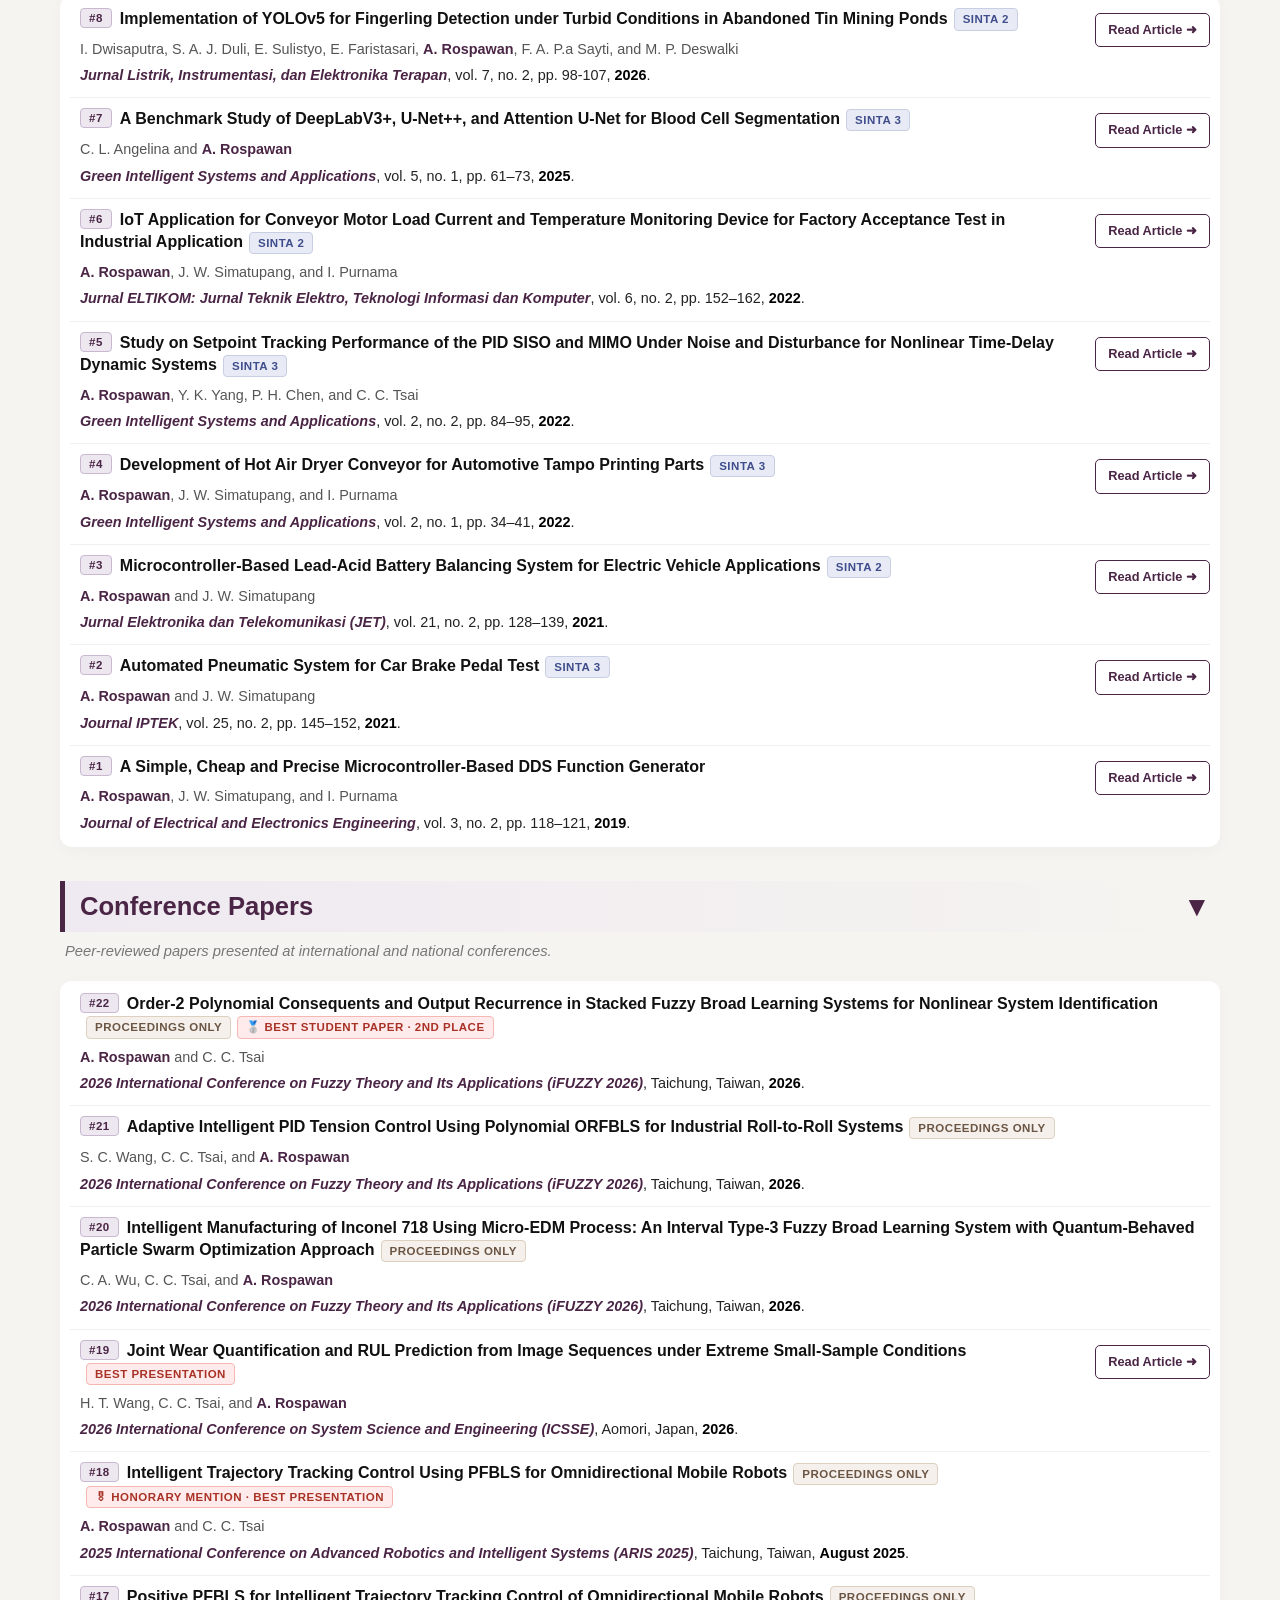
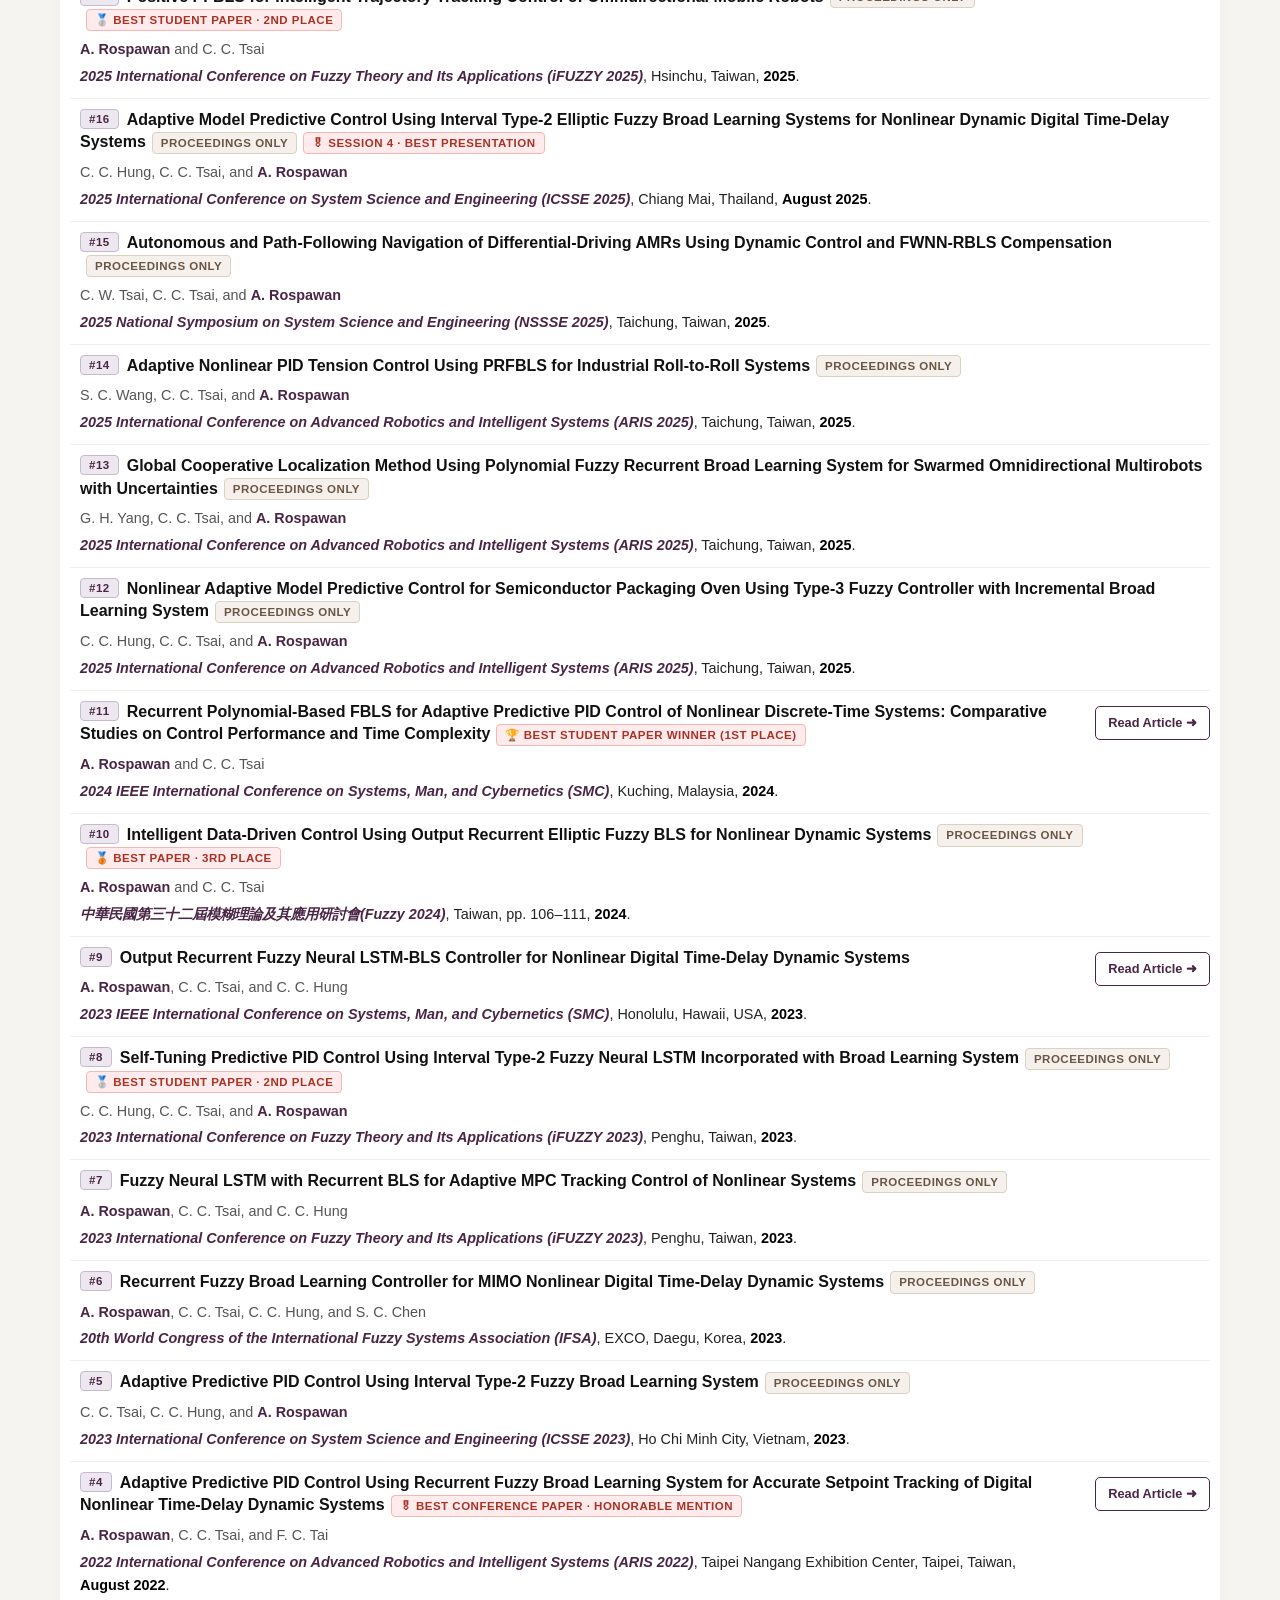
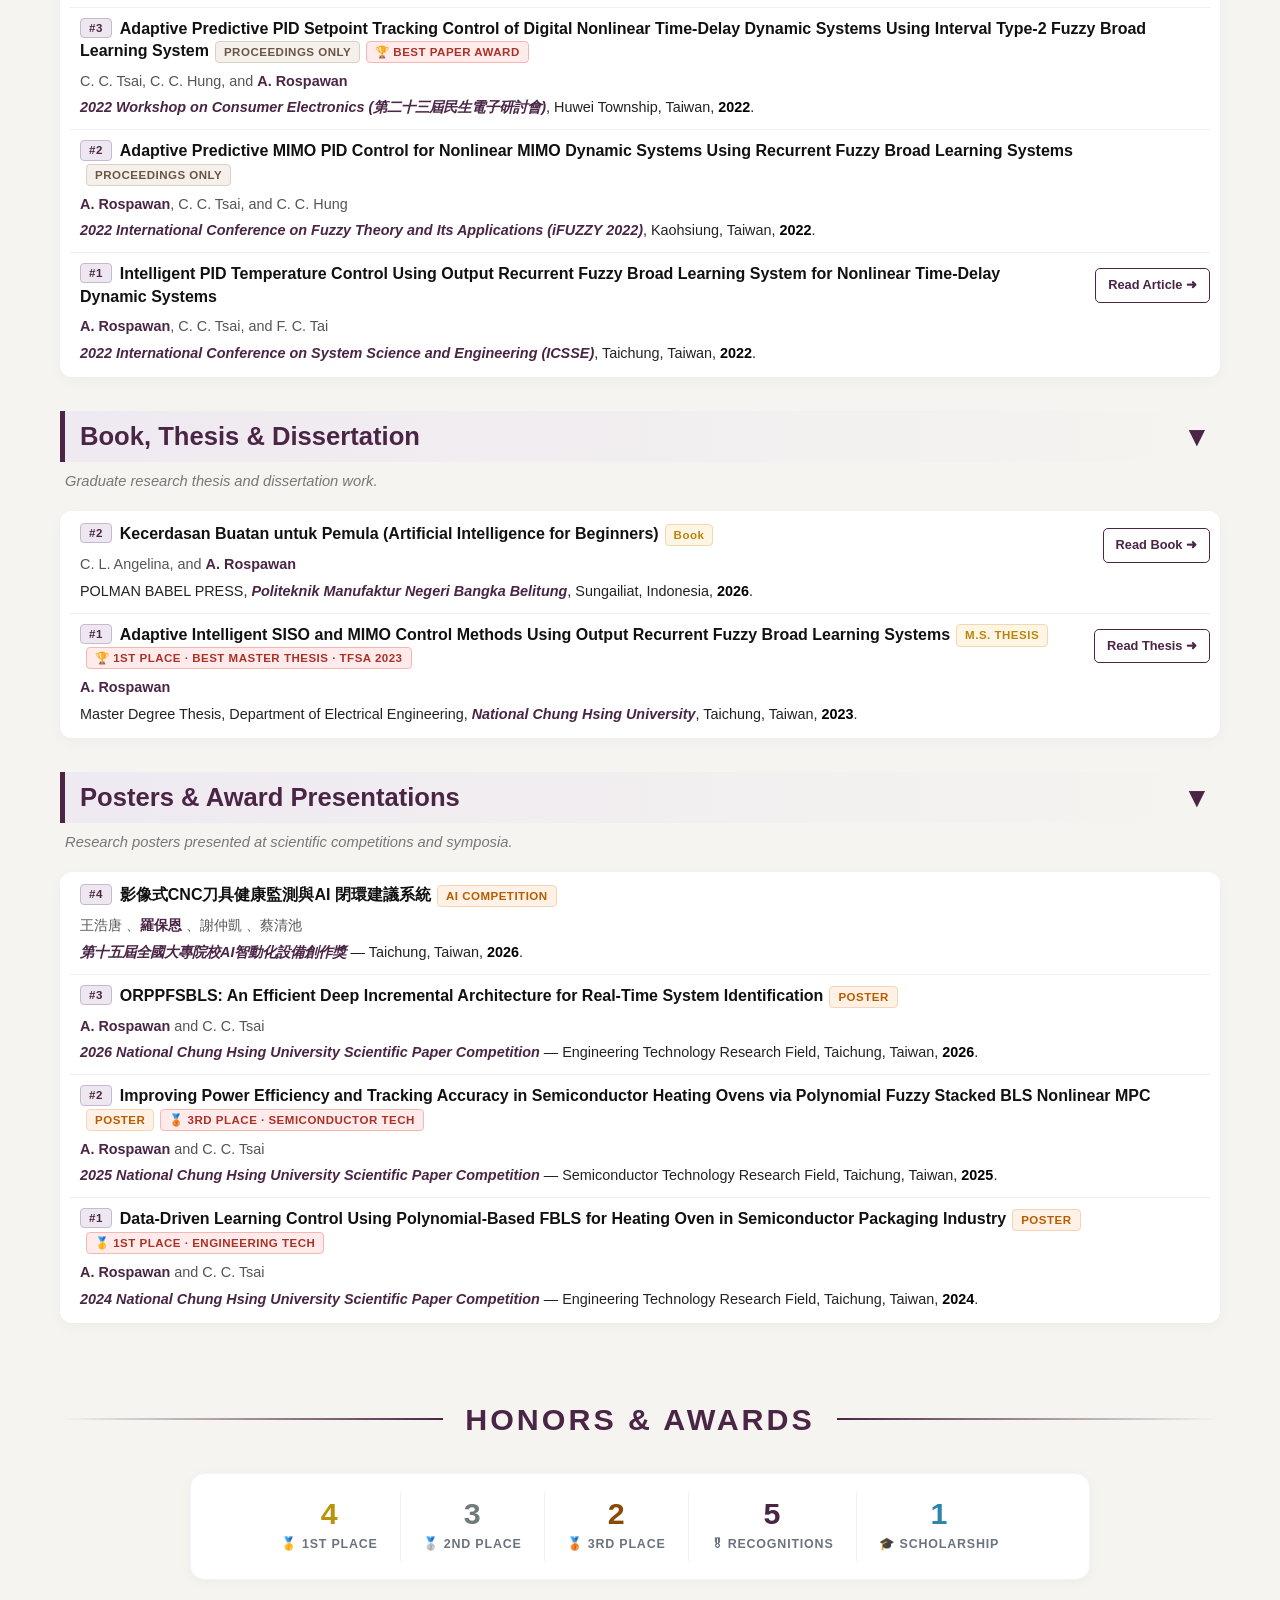
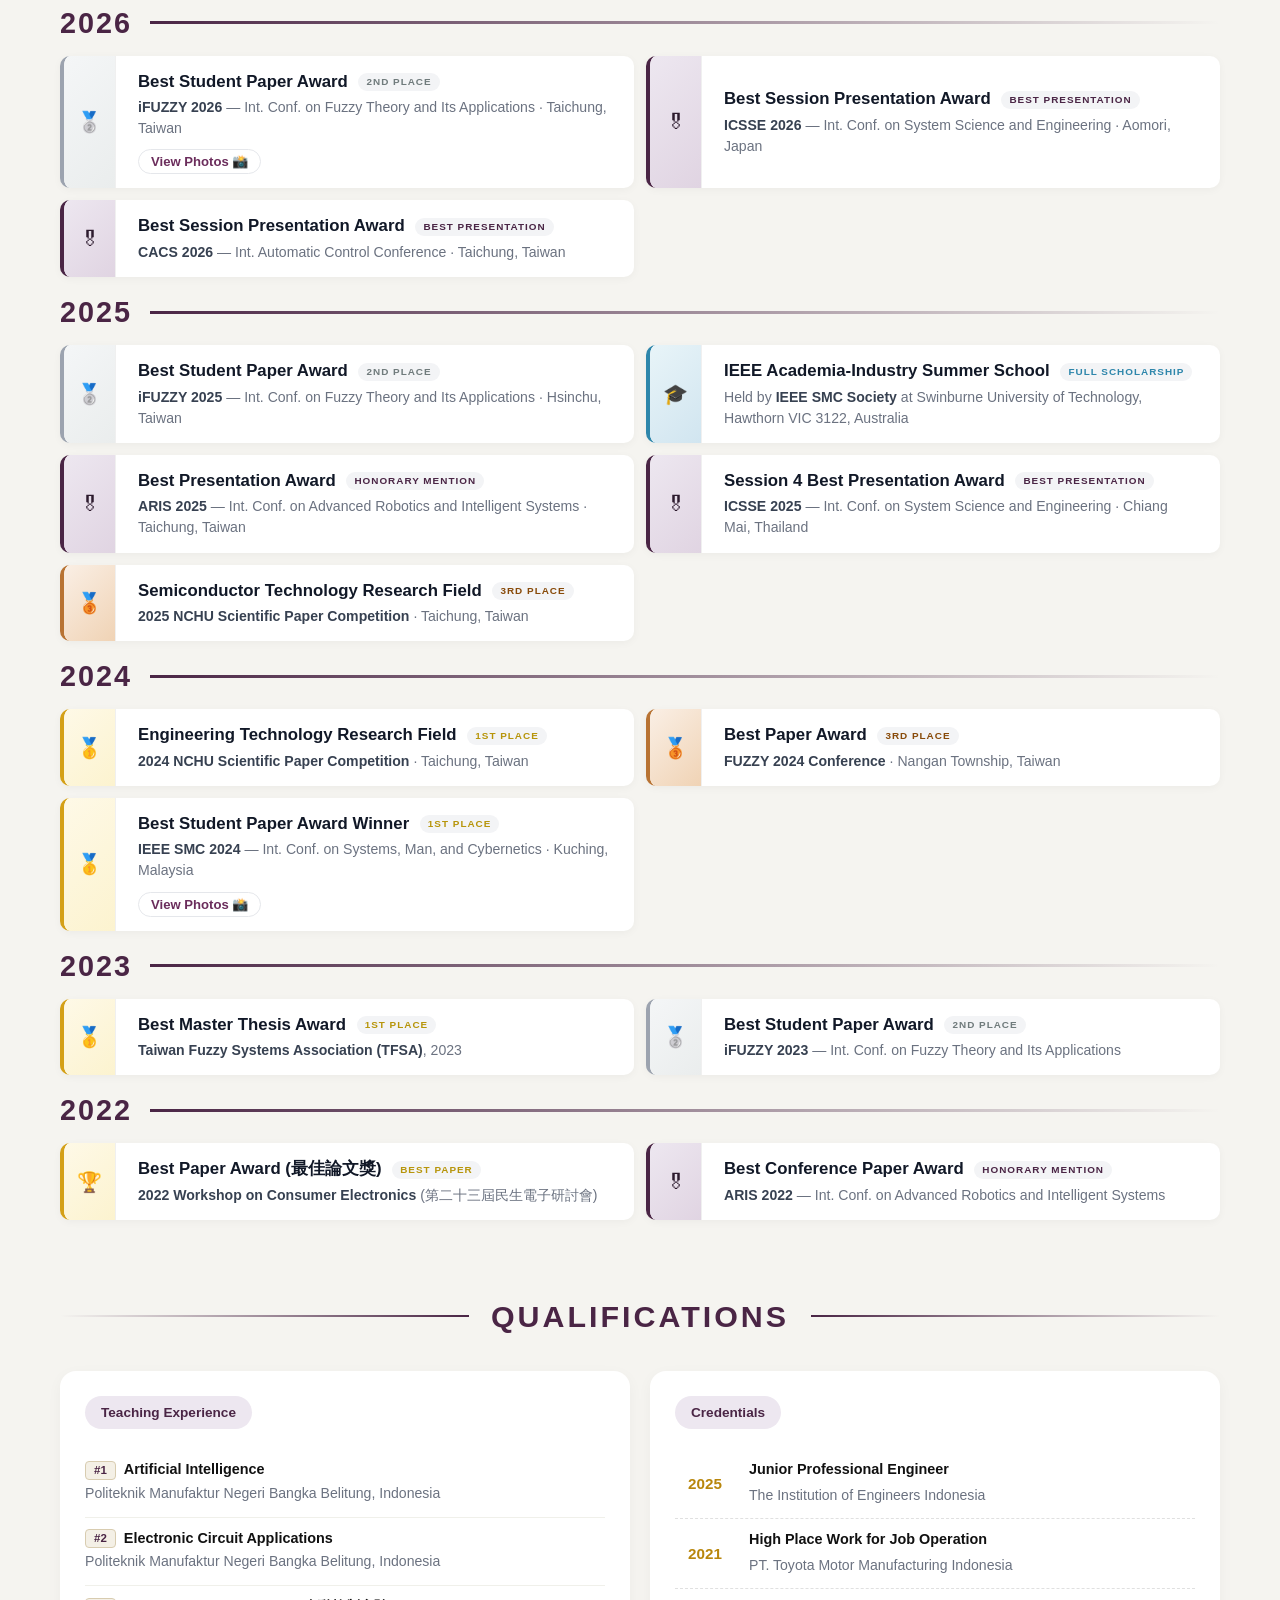
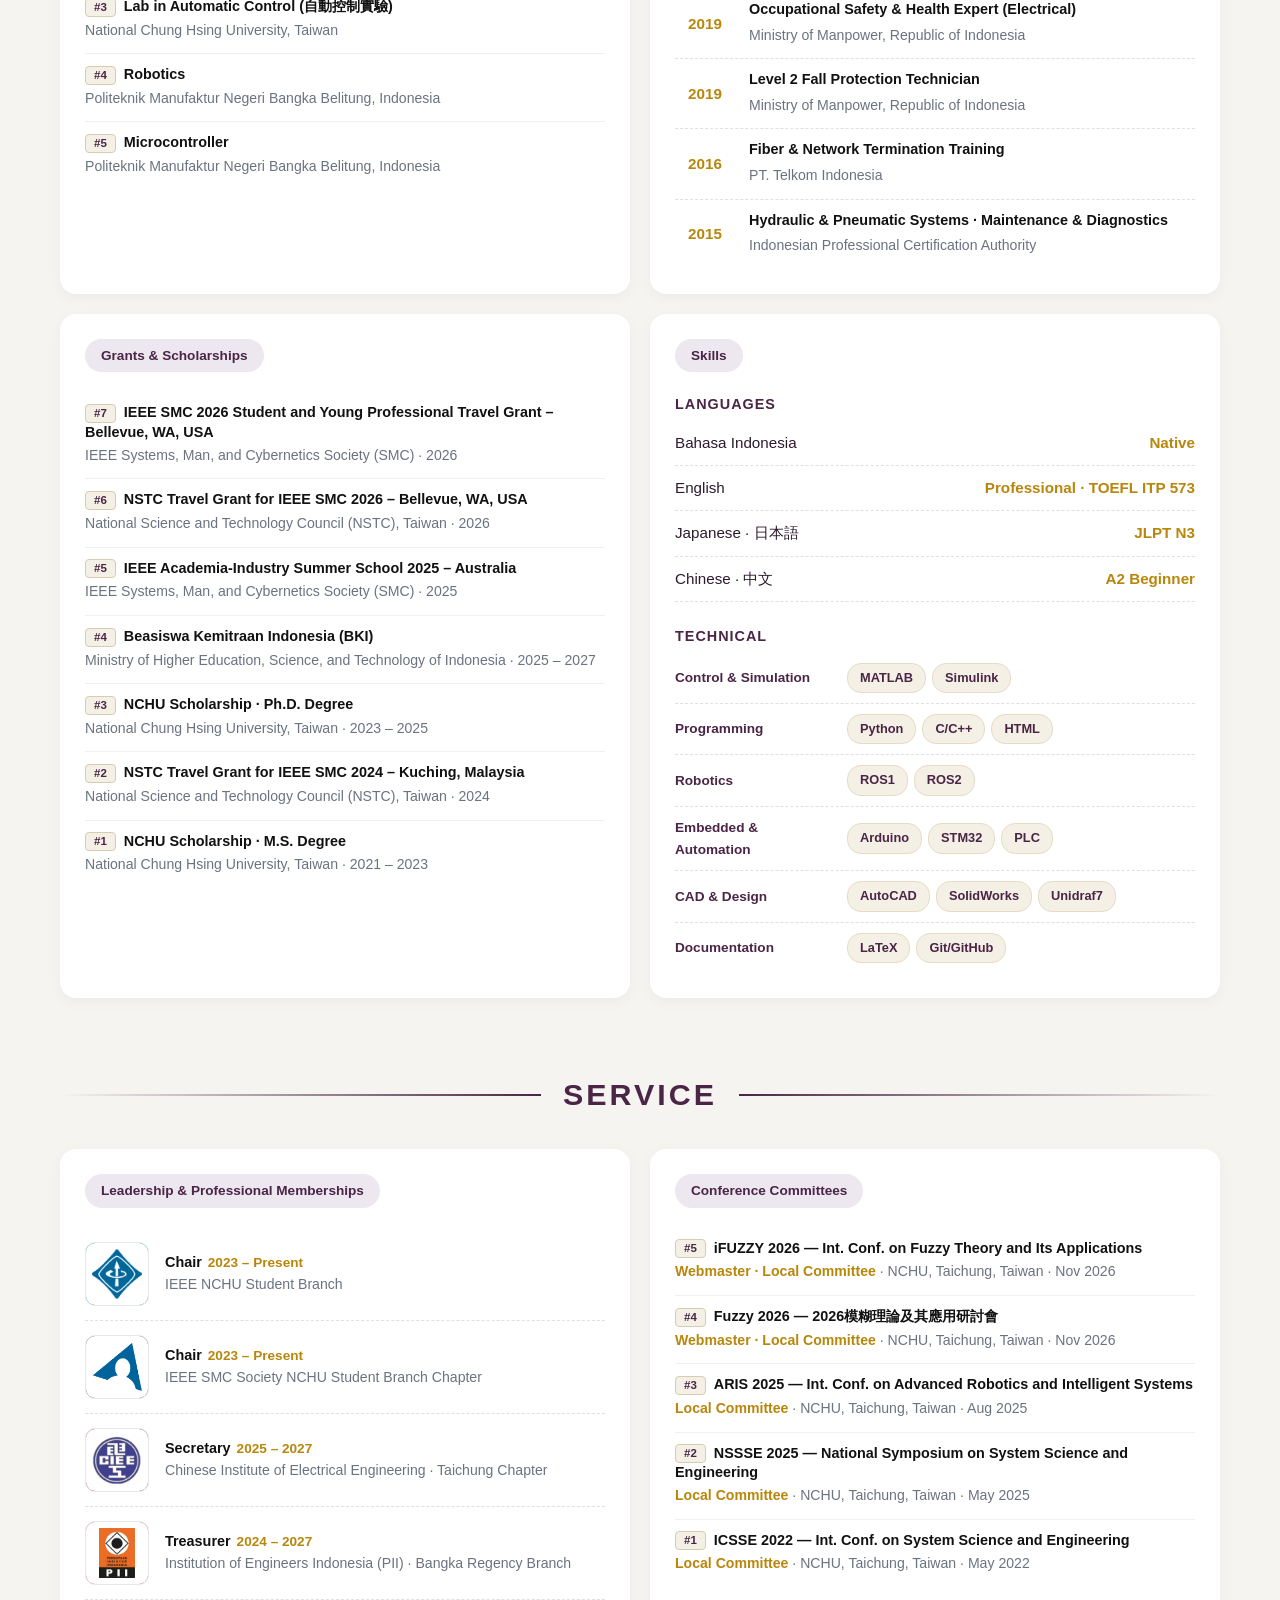
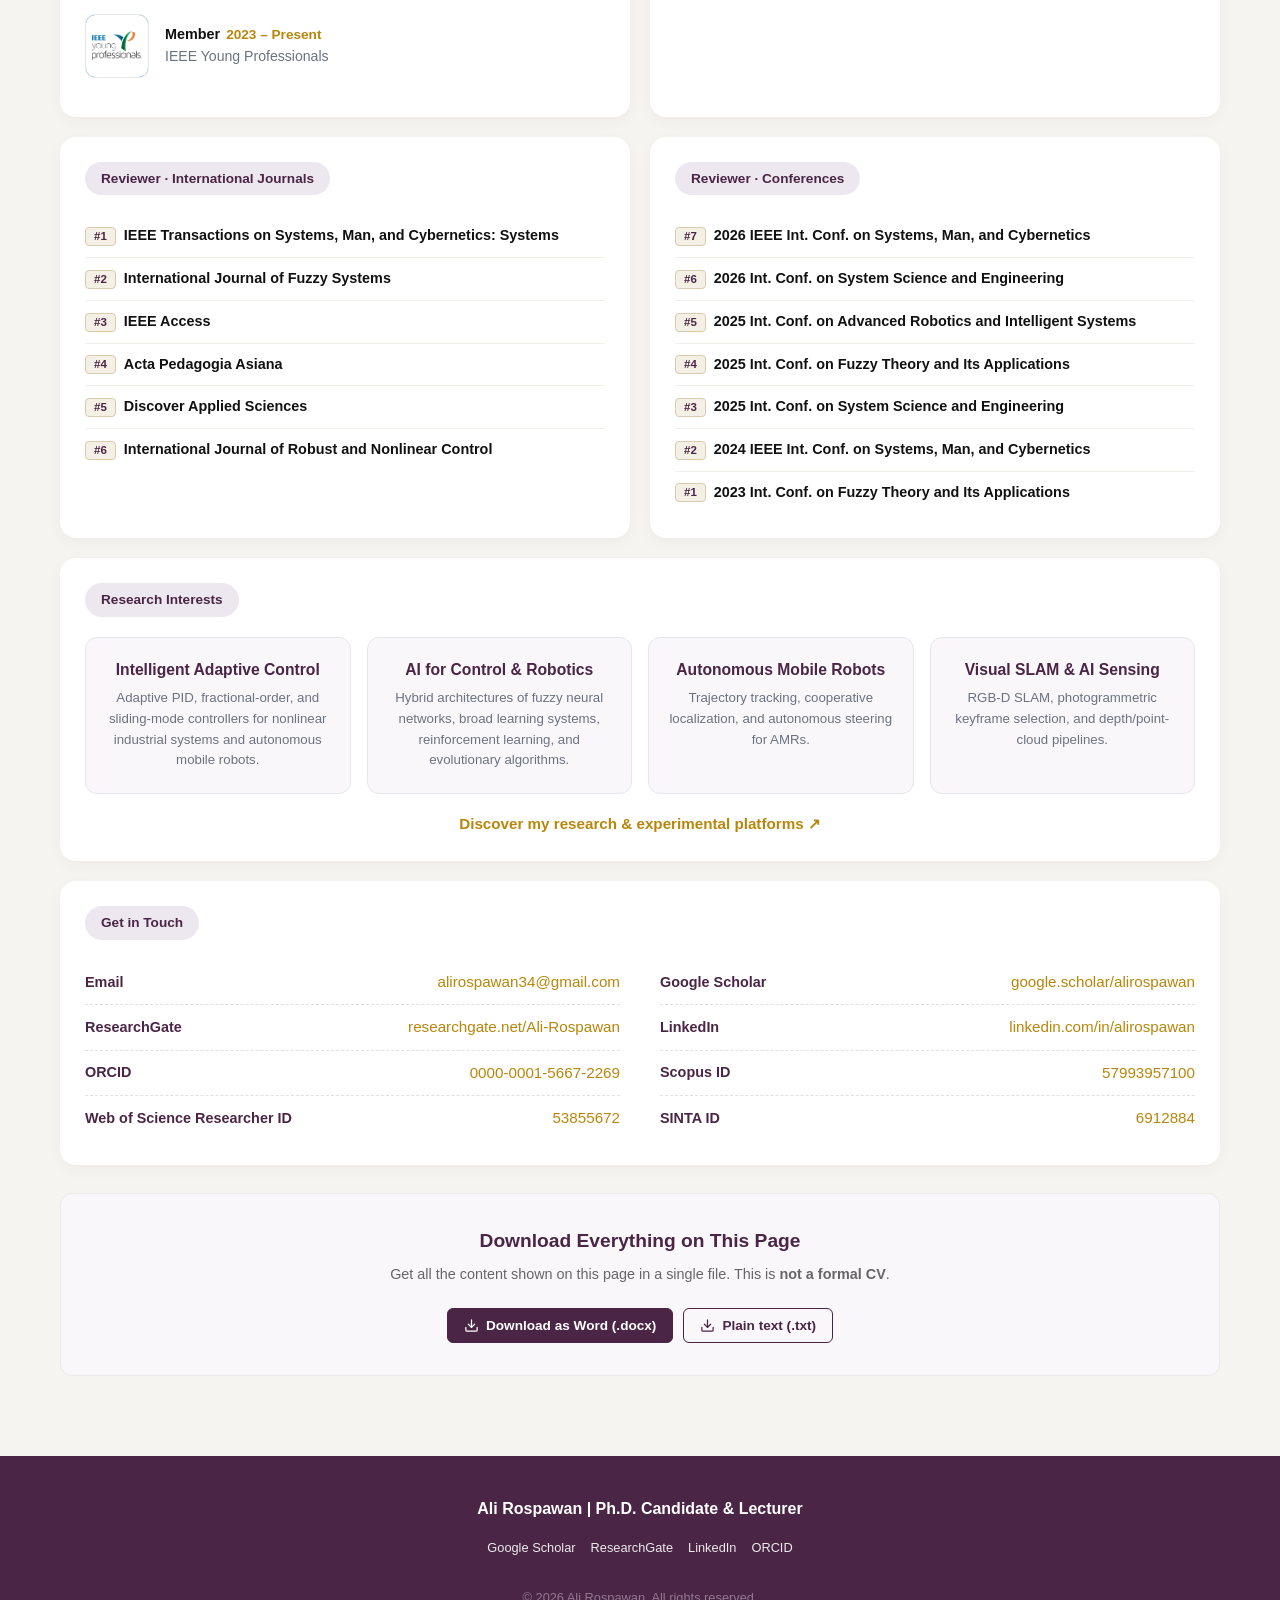
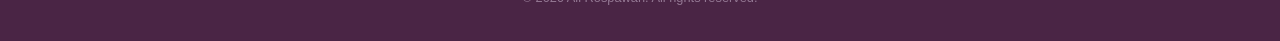
==== commit 44668ca6: "Add publication items for iFUZZY 2026 conference" ====
--- a/index.html
+++ b/index.html
@@ -839,6 +839,30 @@
                 <!-- ===== 2026 ===== -->
                 <div class="pub-item">
                     <div class="pub-content">
+                        <div class="pub-title">Order-2 Polynomial Consequents and Output Recurrence in Stacked Fuzzy Broad Learning Systems for Nonlinear System Identification<span class="badge badge-proceedings">PROCEEDINGS ONLY</span><span class="badge badge-award">🥈 BEST STUDENT PAPER · 2ND PLACE</span></div>
+                        <div class="pub-authors"><span class="pi-name">A. Rospawan</span> and C. C. Tsai</div>
+                        <div class="pub-venue"><span class="journal-name">2026 International Conference on Fuzzy Theory and Its Applications (iFUZZY 2026)</span>, Taichung, Taiwan, <span class="pub-year">2026</span>.</div>
+                    </div>
+                </div>
+
+				<div class="pub-item">
+                    <div class="pub-content">
+                        <div class="pub-title">Adaptive Intelligent PID Tension Control Using Polynomial ORFBLS for Industrial Roll-to-Roll Systems<span class="badge badge-proceedings">PROCEEDINGS ONLY</span></div>
+                        <div class="pub-authors">S. C. Wang, C. C. Tsai, and <span class="pi-name">A. Rospawan</span></div>
+                        <div class="pub-venue"><span class="journal-name">2026 International Conference on Fuzzy Theory and Its Applications (iFUZZY 2026)</span>, Taichung, Taiwan, <span class="pub-year">2026</span>.</div>
+                    </div>
+                </div>
+
+				<div class="pub-item">
+                    <div class="pub-content">
+                        <div class="pub-title">Intelligent Manufacturing of Inconel 718 Using Micro-EDM Process: An Interval Type-3 Fuzzy Broad Learning System with Quantum-Behaved Particle Swarm Optimization Approach<span class="badge badge-proceedings">PROCEEDINGS ONLY</span></div>
+                        <div class="pub-authors">C. A. Wu, C. C. Tsai, and <span class="pi-name">A. Rospawan</span></div>
+                        <div class="pub-venue"><span class="journal-name">2026 International Conference on Fuzzy Theory and Its Applications (iFUZZY 2026)</span>, Taichung, Taiwan, <span class="pub-year">2026</span>.</div>
+                    </div>
+                </div>
+				
+				<div class="pub-item">
+                    <div class="pub-content">
                         <div class="pub-title">Joint Wear Quantification and RUL Prediction from Image Sequences under Extreme Small-Sample Conditions<span class="badge badge-award">BEST PRESENTATION</span></div>
                         <div class="pub-authors">H. T. Wang, C. C. Tsai, and <span class="pi-name">A. Rospawan</span></div>
                         <div class="pub-venue"><span class="journal-name">2026 International Conference on System Science and Engineering (ICSSE)</span>, Aomori, Japan, <span class="pub-year">2026</span>.</div>
